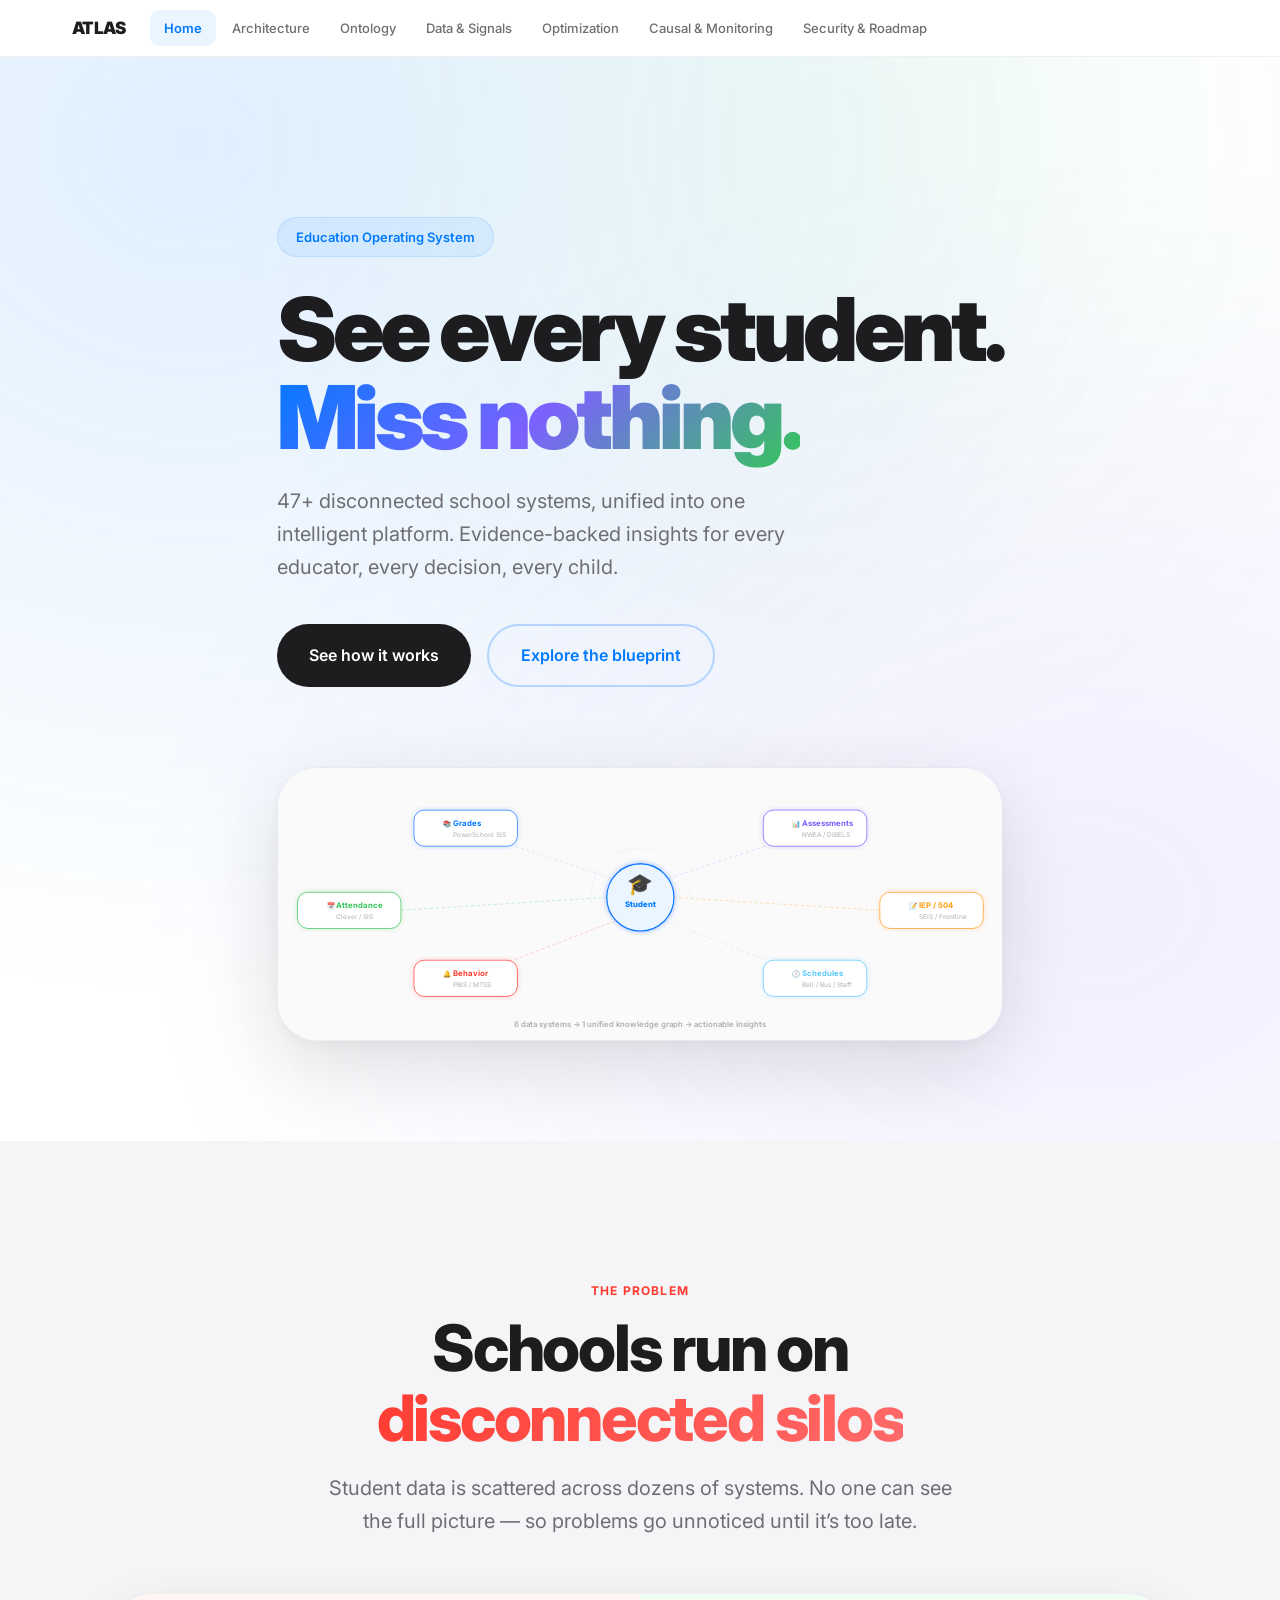
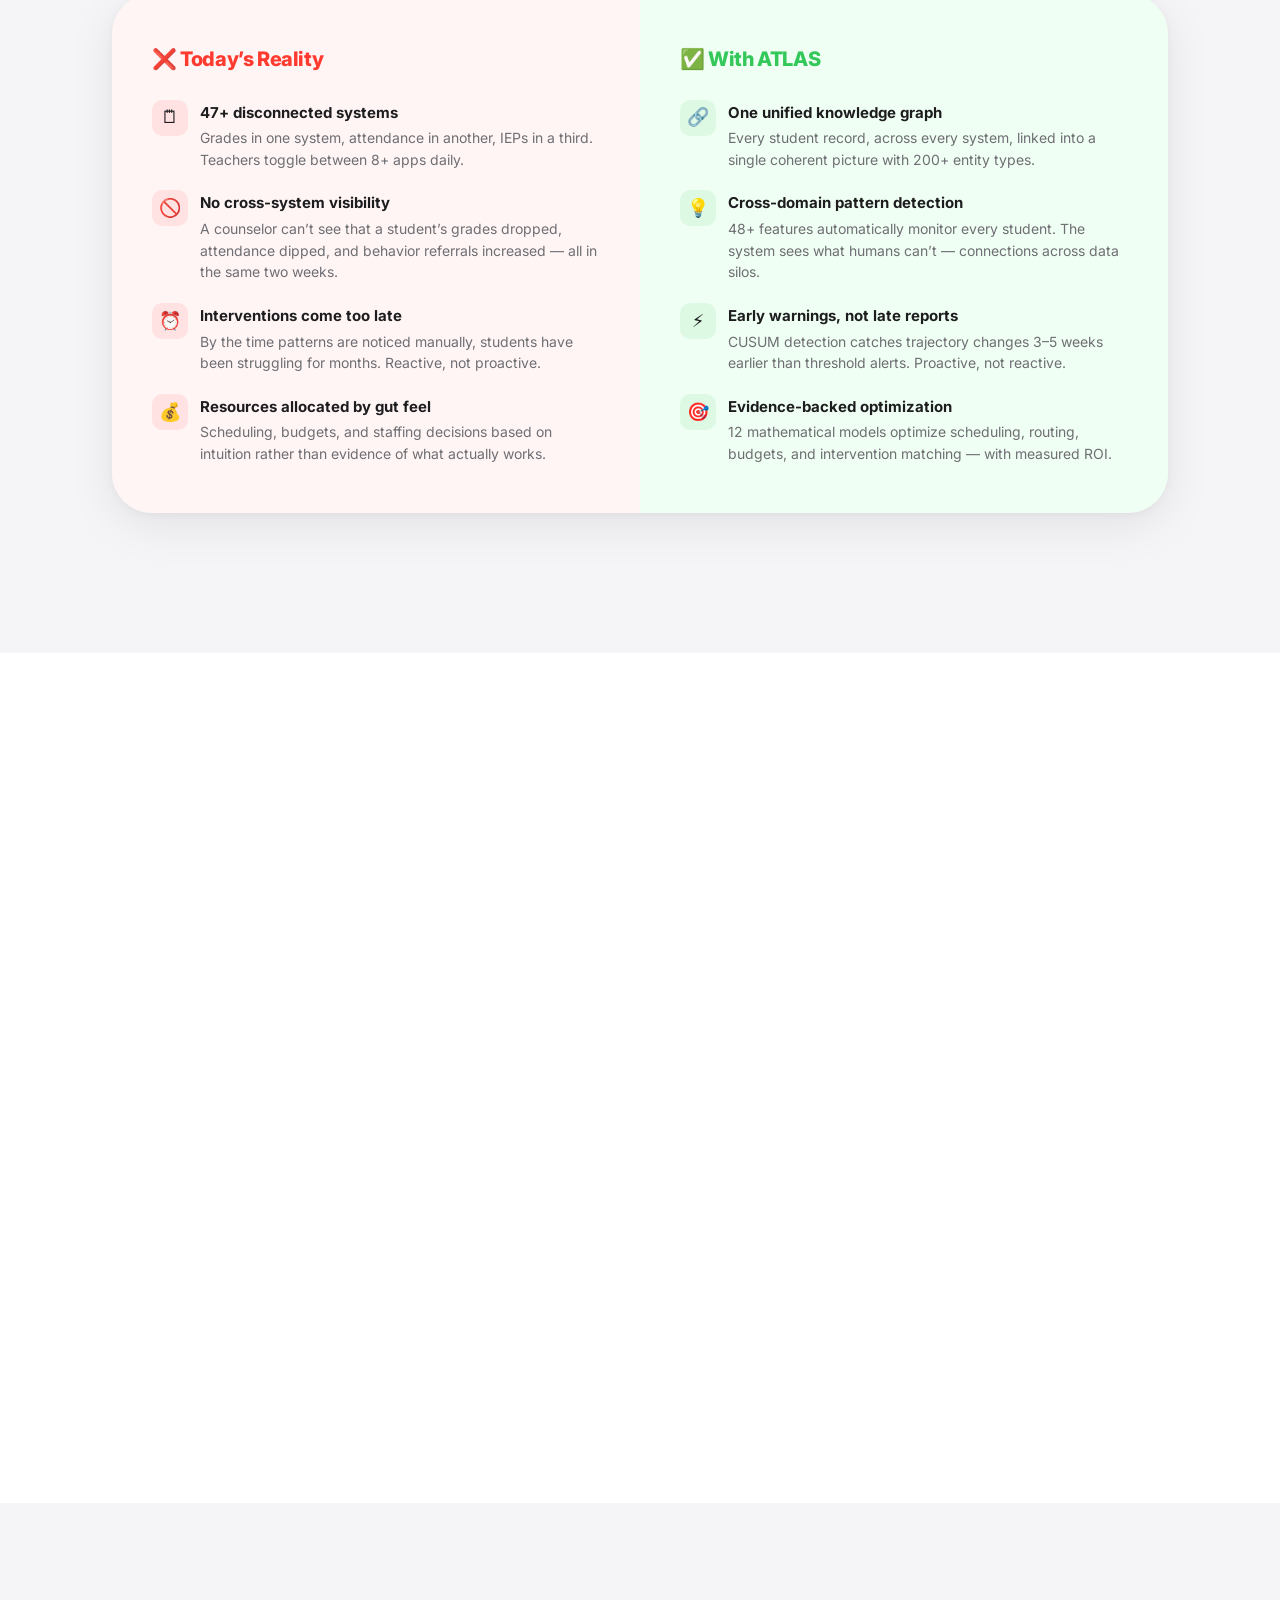
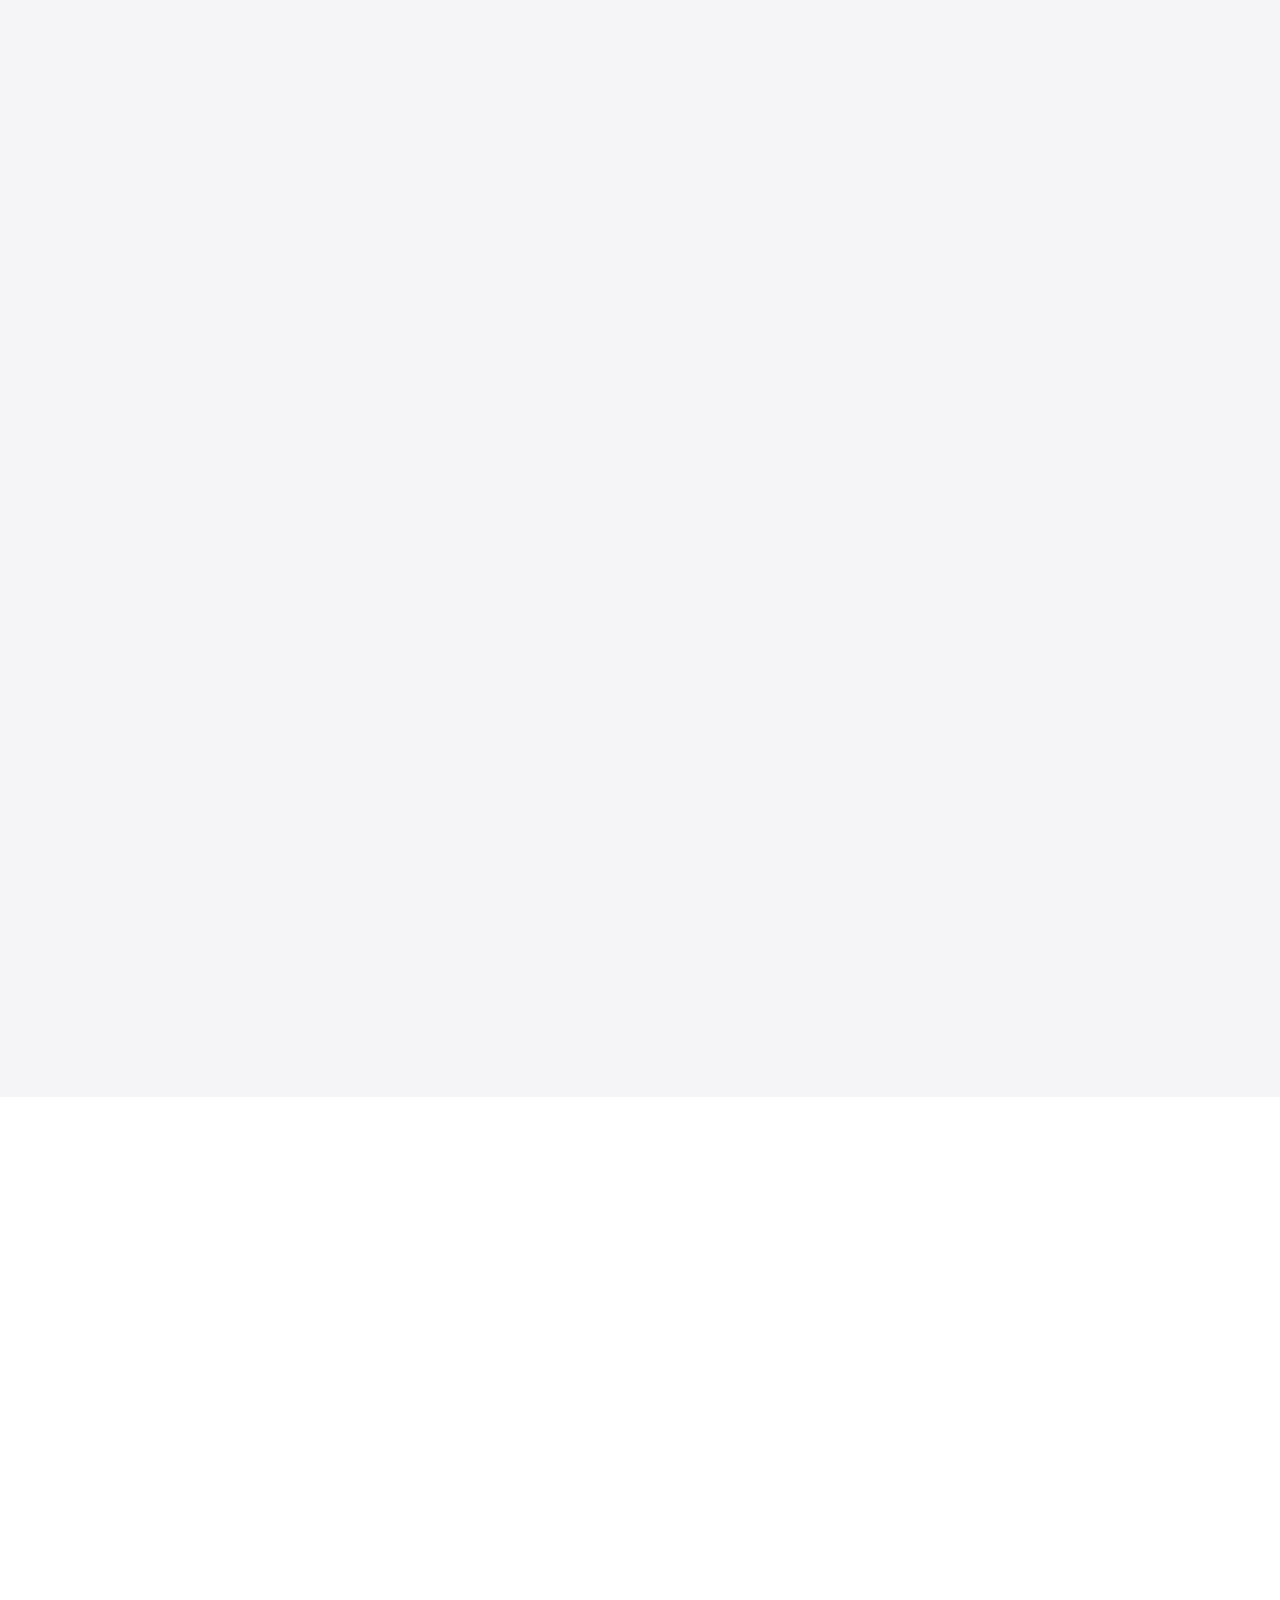
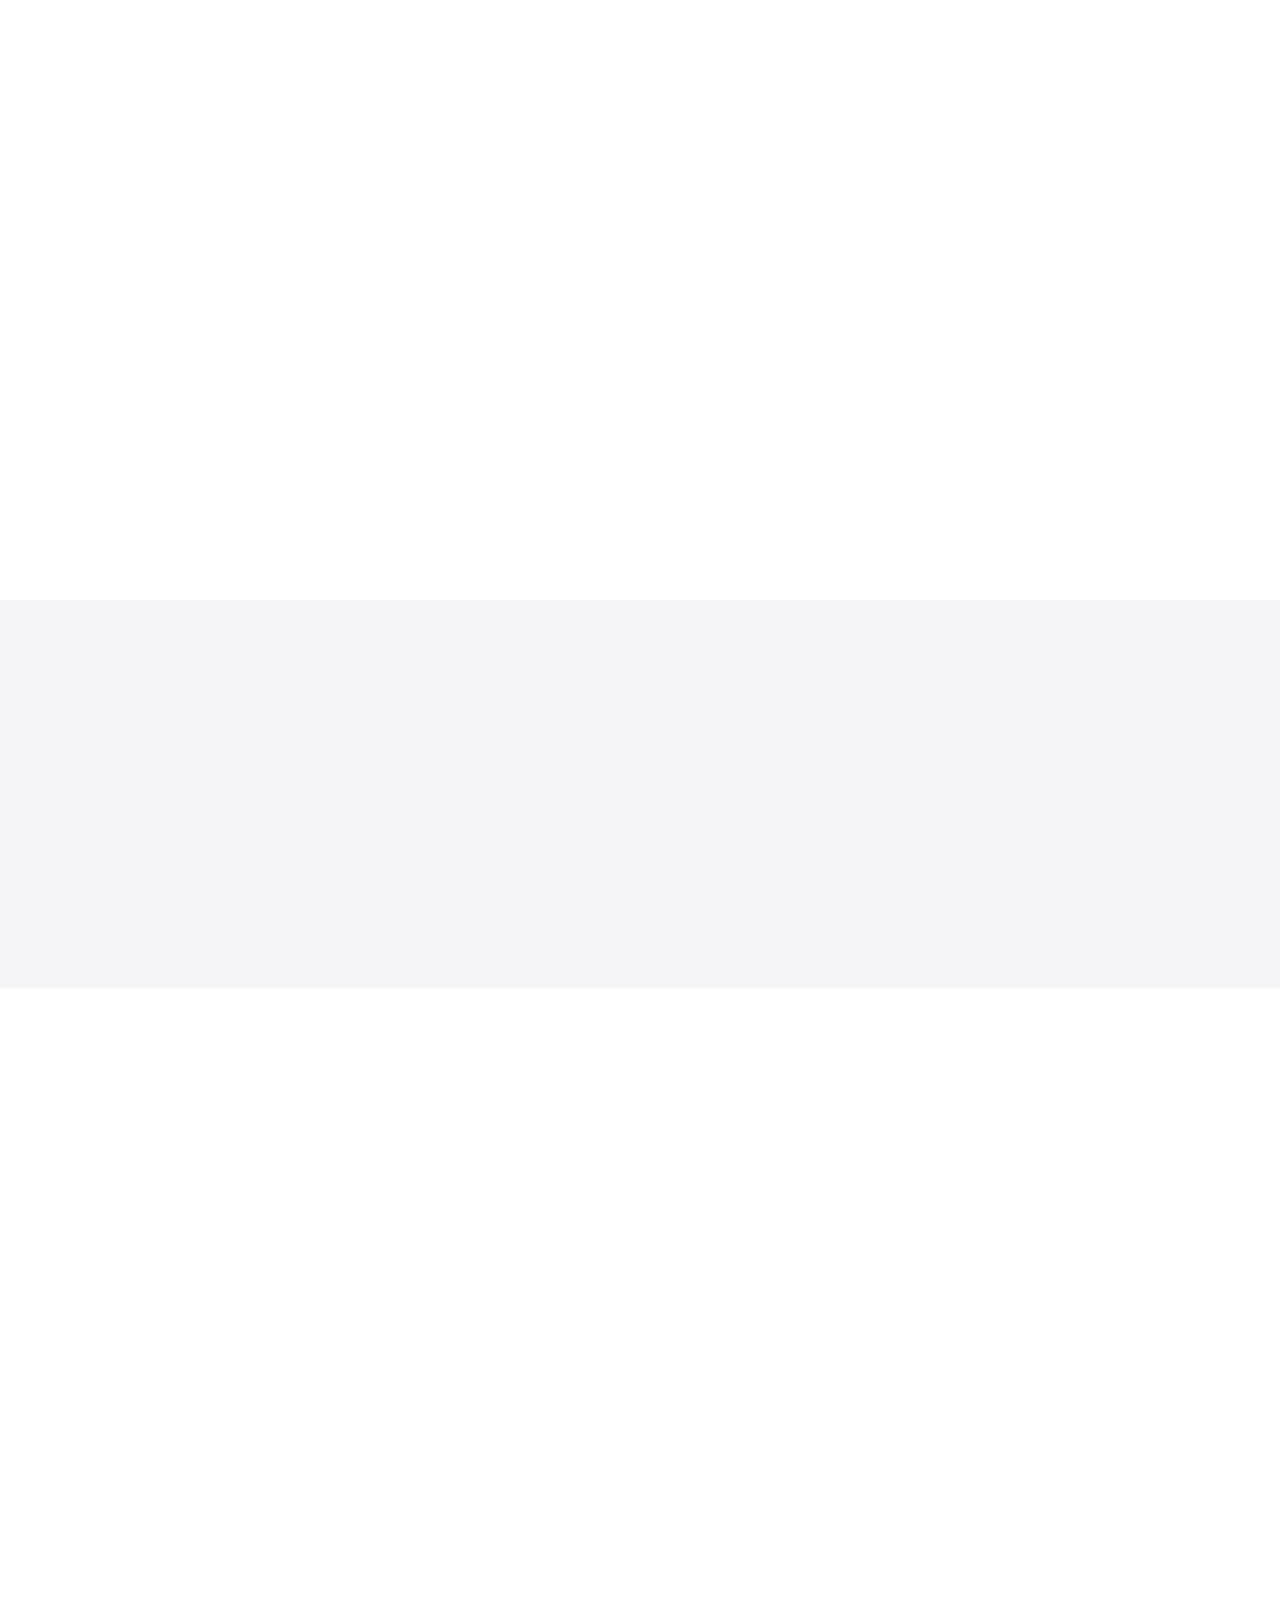
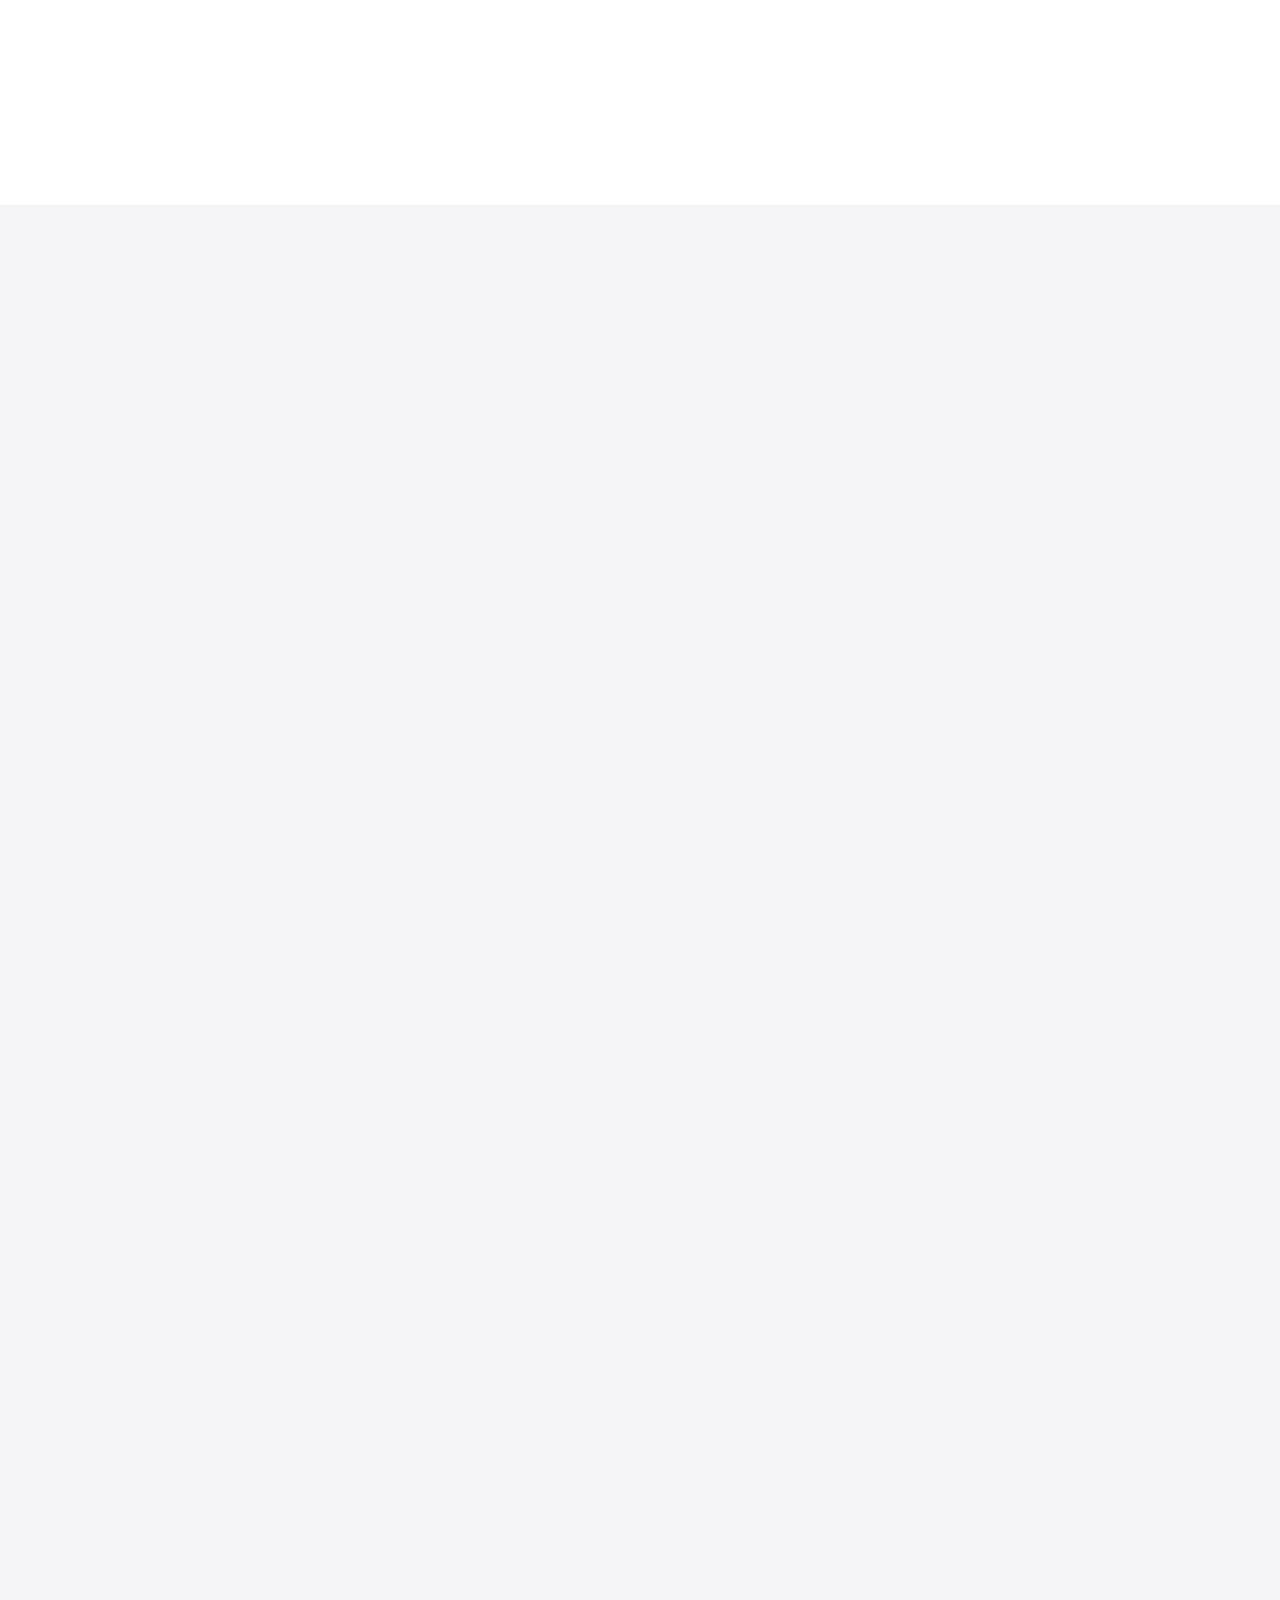
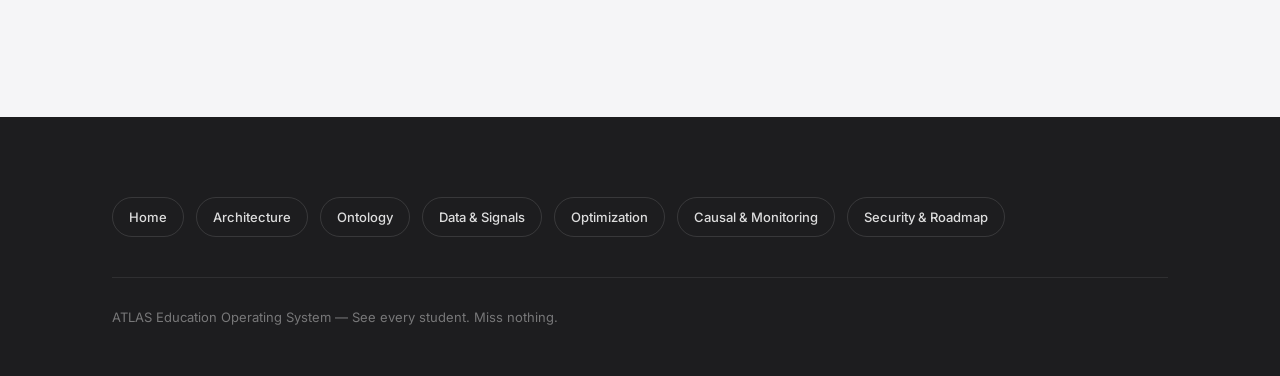
==== index.html @ 0760eeea "Redesign: final polish — extract JS, accessibility, performance - Extract shared JavaScript to atlas" ====
<!DOCTYPE html>
<html lang="en">
<head>
<meta charset="UTF-8">
<meta name="viewport" content="width=device-width, initial-scale=1.0">
<title>ATLAS — Education Operating System</title>
<meta name="description" content="ATLAS is a next-generation education operating system combining causal AI, semantic ontology, and multi-engine optimization to transform student outcomes.">
<link rel="stylesheet" href="atlas-design-system.css">
</head>
<body>
<a href="#main" class="skip-link">Skip to main content</a>
<div id="progress" style="width:0%"></div>

<!-- ═══════════════════════════════════ NAVIGATION ═══════════════════════════════════ -->
<nav>
<div class="nav-inner">
  <a href="index.html" class="nav-logo">ATLAS</a>
  <div class="nav-links">
    <a href="index.html" class="active">Home</a>
    <a href="architecture.html">Architecture</a>
    <a href="ontology.html">Ontology</a>
    <a href="data-intelligence.html">Data &amp; Signals</a>
    <a href="optimization.html">Optimization</a>
    <a href="causal-monitoring.html">Causal &amp; Monitoring</a>
    <a href="security-roadmap.html">Security &amp; Roadmap</a>
  </div>
  <button class="nav-hamburger" onclick="document.querySelector('.nav-links').classList.toggle('open')" aria-label="Menu">&#9776;</button>
</div>
</nav>

<!-- ═══════════════════════════════════ HERO ═══════════════════════════════════ -->
<main id="main">
<section class="hero" id="hero">
<div class="hero-bg" style="background:
  radial-gradient(ellipse at 25% 20%, rgba(0,122,255,.12) 0%, transparent 50%),
  radial-gradient(ellipse at 75% 70%, rgba(123,97,255,.1) 0%, transparent 50%),
  radial-gradient(ellipse at 60% 20%, rgba(52,199,89,.06) 0%, transparent 40%);">
</div>
<div class="con">
  <div class="hero-badge reveal">Education Operating System</div>
  <h1 class="hero-title reveal reveal-d1">
    See every student.<br>
    <span class="grad-multi">Miss nothing.</span>
  </h1>
  <p class="hero-sub reveal reveal-d2">
    47+ disconnected school systems, unified into one intelligent platform. Evidence-backed insights for every educator, every decision, every child.
  </p>
  <div class="hero-actions reveal reveal-d3">
    <a href="#how" class="cta-btn cta-primary">See how it works</a>
    <a href="#explore" class="cta-btn cta-secondary">Explore the blueprint</a>
  </div>

  <!-- Hero Illustration — Animated student data constellation -->
  <div class="hero-illustration reveal reveal-d4">
    <svg viewBox="0 0 1120 420" xmlns="http://www.w3.org/2000/svg">
      <defs>
        <filter id="glow"><feGaussianBlur stdDeviation="3" result="blur"/><feMerge><feMergeNode in="blur"/><feMergeNode in="SourceGraphic"/></feMerge></filter>
        <linearGradient id="grad-flow" x1="0%" y1="0%" x2="100%" y2="0%">
          <stop offset="0%" stop-color="#007AFF"/>
          <stop offset="50%" stop-color="#7B61FF"/>
          <stop offset="100%" stop-color="#34C759"/>
        </linearGradient>
        <linearGradient id="grad-ring" x1="0%" y1="0%" x2="100%" y2="100%">
          <stop offset="0%" stop-color="#007AFF" stop-opacity=".3"/>
          <stop offset="100%" stop-color="#7B61FF" stop-opacity=".1"/>
        </linearGradient>
      </defs>
      <rect width="1120" height="420" fill="#FAFAFA"/>

      <!-- Central Student Node -->
      <g filter="url(#glow)">
        <circle cx="560" cy="200" r="52" fill="#EBF5FF" stroke="#007AFF" stroke-width="2"/>
        <text x="560" y="190" text-anchor="middle" font-size="32">&#127891;</text>
        <text x="560" y="215" text-anchor="middle" font-family="Inter" font-size="12" font-weight="800" fill="#007AFF">Student</text>
      </g>

      <!-- Pulsing rings -->
      <circle cx="560" cy="200" r="72" fill="none" stroke="url(#grad-ring)" stroke-width="1.5">
        <animate attributeName="r" values="72;85;72" dur="3.5s" repeatCount="indefinite"/>
        <animate attributeName="opacity" values=".3;.08;.3" dur="3.5s" repeatCount="indefinite"/>
      </circle>
      <circle cx="560" cy="200" r="95" fill="none" stroke="url(#grad-ring)" stroke-width="1">
        <animate attributeName="r" values="95;110;95" dur="4s" begin=".5s" repeatCount="indefinite"/>
        <animate attributeName="opacity" values=".15;.03;.15" dur="4s" begin=".5s" repeatCount="indefinite"/>
      </circle>

      <!-- Data source nodes — orbiting constellation -->
      <!-- Grades (top-left) -->
      <line x1="290" y1="95" x2="515" y2="170" stroke="#007AFF" stroke-width="1.2" stroke-dasharray="5,4" opacity=".25">
        <animate attributeName="opacity" values=".15;.4;.15" dur="3s" repeatCount="indefinite"/>
      </line>
      <g class="svg-fade stagger-1">
        <rect x="210" y="65" width="160" height="56" rx="16" fill="#FFF" stroke="#007AFF" stroke-width="1.2" filter="url(#glow)"/>
        <text x="255" y="89" font-family="Inter" font-size="10" font-weight="700" fill="#007AFF">&#128218;</text>
        <text x="270" y="89" font-family="Inter" font-size="12" font-weight="700" fill="#007AFF">Grades</text>
        <text x="270" y="107" font-family="Inter" font-size="10" fill="#AEAEB2">PowerSchool SIS</text>
      </g>

      <!-- Assessments (top-right) -->
      <line x1="830" y1="95" x2="605" y2="170" stroke="#7B61FF" stroke-width="1.2" stroke-dasharray="5,4" opacity=".25">
        <animate attributeName="opacity" values=".15;.4;.15" dur="3s" begin=".5s" repeatCount="indefinite"/>
      </line>
      <g class="svg-fade stagger-2">
        <rect x="750" y="65" width="160" height="56" rx="16" fill="#FFF" stroke="#7B61FF" stroke-width="1.2" filter="url(#glow)"/>
        <text x="795" y="89" font-family="Inter" font-size="10" font-weight="700" fill="#7B61FF">&#128202;</text>
        <text x="810" y="89" font-family="Inter" font-size="12" font-weight="700" fill="#7B61FF">Assessments</text>
        <text x="810" y="107" font-family="Inter" font-size="10" fill="#AEAEB2">NWEA / DIBELS</text>
      </g>

      <!-- Attendance (left) -->
      <line x1="190" y1="220" x2="508" y2="200" stroke="#34C759" stroke-width="1.2" stroke-dasharray="5,4" opacity=".25">
        <animate attributeName="opacity" values=".15;.4;.15" dur="3s" begin="1s" repeatCount="indefinite"/>
      </line>
      <g class="svg-fade stagger-3">
        <rect x="30" y="192" width="160" height="56" rx="16" fill="#FFF" stroke="#34C759" stroke-width="1.2" filter="url(#glow)"/>
        <text x="75" y="216" font-family="Inter" font-size="10" font-weight="700" fill="#34C759">&#128197;</text>
        <text x="90" y="216" font-family="Inter" font-size="12" font-weight="700" fill="#34C759">Attendance</text>
        <text x="90" y="234" font-family="Inter" font-size="10" fill="#AEAEB2">Clever / SIS</text>
      </g>

      <!-- IEP / 504 (right) -->
      <line x1="930" y1="220" x2="612" y2="200" stroke="#FF9F0A" stroke-width="1.2" stroke-dasharray="5,4" opacity=".25">
        <animate attributeName="opacity" values=".15;.4;.15" dur="3s" begin="1.5s" repeatCount="indefinite"/>
      </line>
      <g class="svg-fade stagger-4">
        <rect x="930" y="192" width="160" height="56" rx="16" fill="#FFF" stroke="#FF9F0A" stroke-width="1.2" filter="url(#glow)"/>
        <text x="975" y="216" font-family="Inter" font-size="10" font-weight="700" fill="#FF9F0A">&#128221;</text>
        <text x="990" y="216" font-family="Inter" font-size="12" font-weight="700" fill="#FF9F0A">IEP / 504</text>
        <text x="990" y="234" font-family="Inter" font-size="10" fill="#AEAEB2">SEIS / Frontline</text>
      </g>

      <!-- Behavior (bottom-left) -->
      <line x1="290" y1="325" x2="525" y2="235" stroke="#FF3B30" stroke-width="1.2" stroke-dasharray="5,4" opacity=".25">
        <animate attributeName="opacity" values=".15;.4;.15" dur="3s" begin="2s" repeatCount="indefinite"/>
      </line>
      <g class="svg-fade stagger-5">
        <rect x="210" y="297" width="160" height="56" rx="16" fill="#FFF" stroke="#FF3B30" stroke-width="1.2" filter="url(#glow)"/>
        <text x="255" y="321" font-family="Inter" font-size="10" font-weight="700" fill="#FF3B30">&#128276;</text>
        <text x="270" y="321" font-family="Inter" font-size="12" font-weight="700" fill="#FF3B30">Behavior</text>
        <text x="270" y="339" font-family="Inter" font-size="10" fill="#AEAEB2">PBIS / MTSS</text>
      </g>

      <!-- Scheduling (bottom-right) -->
      <line x1="830" y1="325" x2="595" y2="235" stroke="#5AC8FA" stroke-width="1.2" stroke-dasharray="5,4" opacity=".25">
        <animate attributeName="opacity" values=".15;.4;.15" dur="3s" begin="2.5s" repeatCount="indefinite"/>
      </line>
      <g class="svg-fade stagger-6">
        <rect x="750" y="297" width="160" height="56" rx="16" fill="#FFF" stroke="#5AC8FA" stroke-width="1.2" filter="url(#glow)"/>
        <text x="795" y="321" font-family="Inter" font-size="10" font-weight="700" fill="#5AC8FA">&#128338;</text>
        <text x="810" y="321" font-family="Inter" font-size="12" font-weight="700" fill="#5AC8FA">Schedules</text>
        <text x="810" y="339" font-family="Inter" font-size="10" fill="#AEAEB2">Bell / Bus / Staff</text>
      </g>

      <!-- Bottom label -->
      <text x="560" y="400" text-anchor="middle" font-family="Inter" font-size="12" font-weight="600" fill="#AEAEB2">6 data systems &#8594; 1 unified knowledge graph &#8594; actionable insights</text>
    </svg>
  </div>
</div>
</section>

<!-- ═══════════════════════════════════ THE PROBLEM ═══════════════════════════════════ -->
<section class="section-alt" id="problem">
<div class="con">
  <div class="text-center">
    <p class="sec-label reveal" style="color:var(--red)">The Problem</p>
    <h2 class="sec-title reveal" style="max-width:700px;margin-left:auto;margin-right:auto">Schools run on <span class="grad-red">disconnected silos</span></h2>
    <p class="sec-sub mx-auto reveal" style="text-align:center">Student data is scattered across dozens of systems. No one can see the full picture &mdash; so problems go unnoticed until it&rsquo;s too late.</p>
  </div>

  <div class="problem-grid reveal">
    <div class="problem-side problem-before">
      <h3>&#10060; Today&rsquo;s Reality</h3>
      <div class="problem-item">
        <div class="problem-icon" style="background:rgba(255,59,48,.1)">&#128466;</div>
        <div>
          <strong>47+ disconnected systems</strong>
          <p>Grades in one system, attendance in another, IEPs in a third. Teachers toggle between 8+ apps daily.</p>
        </div>
      </div>
      <div class="problem-item">
        <div class="problem-icon" style="background:rgba(255,59,48,.1)">&#128683;</div>
        <div>
          <strong>No cross-system visibility</strong>
          <p>A counselor can&rsquo;t see that a student&rsquo;s grades dropped, attendance dipped, and behavior referrals increased &mdash; all in the same two weeks.</p>
        </div>
      </div>
      <div class="problem-item">
        <div class="problem-icon" style="background:rgba(255,59,48,.1)">&#9200;</div>
        <div>
          <strong>Interventions come too late</strong>
          <p>By the time patterns are noticed manually, students have been struggling for months. Reactive, not proactive.</p>
        </div>
      </div>
      <div class="problem-item" style="margin-bottom:0">
        <div class="problem-icon" style="background:rgba(255,59,48,.1)">&#128176;</div>
        <div>
          <strong>Resources allocated by gut feel</strong>
          <p>Scheduling, budgets, and staffing decisions based on intuition rather than evidence of what actually works.</p>
        </div>
      </div>
    </div>
    <div class="problem-side problem-after">
      <h3>&#9989; With ATLAS</h3>
      <div class="problem-item">
        <div class="problem-icon" style="background:rgba(52,199,89,.1)">&#128279;</div>
        <div>
          <strong>One unified knowledge graph</strong>
          <p>Every student record, across every system, linked into a single coherent picture with 200+ entity types.</p>
        </div>
      </div>
      <div class="problem-item">
        <div class="problem-icon" style="background:rgba(52,199,89,.1)">&#128161;</div>
        <div>
          <strong>Cross-domain pattern detection</strong>
          <p>48+ features automatically monitor every student. The system sees what humans can&rsquo;t &mdash; connections across data silos.</p>
        </div>
      </div>
      <div class="problem-item">
        <div class="problem-icon" style="background:rgba(52,199,89,.1)">&#9889;</div>
        <div>
          <strong>Early warnings, not late reports</strong>
          <p>CUSUM detection catches trajectory changes 3&ndash;5 weeks earlier than threshold alerts. Proactive, not reactive.</p>
        </div>
      </div>
      <div class="problem-item" style="margin-bottom:0">
        <div class="problem-icon" style="background:rgba(52,199,89,.1)">&#127919;</div>
        <div>
          <strong>Evidence-backed optimization</strong>
          <p>12 mathematical models optimize scheduling, routing, budgets, and intervention matching &mdash; with measured ROI.</p>
        </div>
      </div>
    </div>
  </div>
</div>
</section>

<!-- ═══════════════════════════════════ HOW IT WORKS ═══════════════════════════════════ -->
<section id="how">
<div class="con text-center">
  <p class="sec-label reveal" style="color:var(--blue)">How It Works</p>
  <h2 class="sec-title reveal" style="max-width:700px;margin-left:auto;margin-right:auto">Five steps from <span class="grad-blue">raw data</span> to action</h2>
  <p class="sec-sub mx-auto reveal" style="text-align:center">Fully automated, auditable, and transparent. Humans always make the final call.</p>
</div>
<div class="con">
  <div class="flow-steps reveal">
    <div class="flow-step">
      <div class="flow-icon" style="background:var(--red-bg)">&#128229;</div>
      <h4>Ingest</h4>
      <p>Pull data from every school system in real-time via secure connectors</p>
      <span class="flow-arrow">&rarr;</span>
    </div>
    <div class="flow-step">
      <div class="flow-icon" style="background:var(--blue-bg)">&#128279;</div>
      <h4>Unify</h4>
      <p>Match records across systems and build the knowledge graph</p>
      <span class="flow-arrow">&rarr;</span>
    </div>
    <div class="flow-step">
      <div class="flow-icon" style="background:var(--purple-bg)">&#128269;</div>
      <h4>Detect</h4>
      <p>48+ features continuously monitor every student for emerging risks</p>
      <span class="flow-arrow">&rarr;</span>
    </div>
    <div class="flow-step">
      <div class="flow-icon" style="background:rgba(123,97,255,.08)">&#129504;</div>
      <h4>Reason</h4>
      <p>Causal analysis and constraint-aware optimization find root causes</p>
      <span class="flow-arrow">&rarr;</span>
    </div>
    <div class="flow-step">
      <div class="flow-icon" style="background:var(--green-bg)">&#9989;</div>
      <h4>Act</h4>
      <p>Present traceable recommendations &mdash; educators make the final call</p>
    </div>
  </div>
</div>
</section>

<!-- ═══════════════════════════════════ WHO IT'S FOR ═══════════════════════════════════ -->
<section class="section-alt" id="who">
<div class="con">
  <div class="text-center">
    <p class="sec-label reveal" style="color:var(--purple)">Who It&rsquo;s For</p>
    <h2 class="sec-title reveal">Built for <span class="grad-purple">everyone</span> in education</h2>
    <p class="sec-sub mx-auto reveal" style="text-align:center">Whether you&rsquo;re in a classroom, a district office, or a board meeting &mdash; ATLAS speaks your language.</p>
  </div>

  <div class="g2 reveal" style="margin-top:56px">
    <div class="persona-card blue">
      <span class="persona-emoji">&#128105;&#8205;&#127979;</span>
      <h3>Teachers</h3>
      <p>See every student&rsquo;s full picture &mdash; grades, attendance, behavior, supports &mdash; in one place. Get early warnings when a student starts to struggle, with specific, evidence-backed next steps.</p>
    </div>
    <div class="persona-card purple">
      <span class="persona-emoji">&#128104;&#8205;&#128188;</span>
      <h3>Administrators</h3>
      <p>Optimize scheduling, staffing, and budgets with the same algorithms Fortune 500 companies use. See district-wide patterns, predict outcomes, and allocate resources based on measured impact.</p>
    </div>
    <div class="persona-card green">
      <span class="persona-emoji">&#128203;</span>
      <h3>Special Education Teams</h3>
      <p>Automate IEP compliance tracking, surface students who need re-evaluation, and match them to interventions proven to work. Less paperwork, more student time.</p>
    </div>
    <div class="persona-card amber">
      <span class="persona-emoji">&#128106;</span>
      <h3>Board &amp; Community</h3>
      <p>Transparent ROI for every program and dollar spent. See which interventions actually move the needle, with causal evidence &mdash; not just correlations.</p>
    </div>
  </div>
</div>
</section>

<!-- ═══════════════════════════════════ THE ENGINE ═══════════════════════════════════ -->
<section id="engine">
<div class="con">
  <div class="text-center">
    <p class="sec-label reveal" style="color:var(--blue)">Under the Hood</p>
    <h2 class="sec-title reveal">A reasoning engine, <span class="grad-blue">not just a dashboard</span></h2>
    <p class="sec-sub mx-auto reveal" style="text-align:center">ATLAS doesn&rsquo;t just show data. It connects, reasons, optimizes, and monitors &mdash; then explains its thinking.</p>
  </div>

  <div class="dia dia-hero reveal">
    <svg viewBox="0 0 1120 480" xmlns="http://www.w3.org/2000/svg">
      <defs>
        <filter id="ds"><feDropShadow dx="0" dy="2" stdDeviation="4" flood-opacity=".05"/></filter>
        <marker id="arr" markerWidth="8" markerHeight="6" refX="8" refY="3" orient="auto"><path d="M0,0 L8,3 L0,6" fill="#AEAEB2"/></marker>
        <marker id="arr-b" markerWidth="8" markerHeight="6" refX="8" refY="3" orient="auto"><path d="M0,0 L8,3 L0,6" fill="#007AFF"/></marker>
      </defs>
      <rect width="1120" height="480" fill="#FAFAFA"/>

      <!-- Title -->
      <text x="560" y="36" text-anchor="middle" font-family="Inter" font-size="14" font-weight="800" fill="#1D1D1F">ATLAS Architecture — Simplified</text>

      <!-- Layer 1: Source Systems -->
      <g class="svg-fade stagger-1" filter="url(#ds)">
        <rect x="40" y="65" width="1040" height="50" rx="14" fill="#FFF" stroke="#FF3B30" stroke-width="1.2"/>
        <text x="560" y="85" text-anchor="middle" font-family="Inter" font-size="10" font-weight="700" fill="#FF3B30" letter-spacing=".05em">SOURCE SYSTEMS</text>
        <text x="560" y="103" text-anchor="middle" font-family="Inter" font-size="10" fill="#AEAEB2">PowerSchool &#183; NWEA &#183; SEIS &#183; Clever &#183; PBIS &#183; Schedules &#183; 40+ more</text>
      </g>

      <!-- Arrow -->
      <line x1="560" y1="117" x2="560" y2="138" stroke="#AEAEB2" stroke-width="1.5" marker-end="url(#arr)">
        <animate attributeName="opacity" values=".3;.8;.3" dur="2s" repeatCount="indefinite"/>
      </line>

      <!-- Layer 2: Data Pipeline -->
      <g class="svg-fade stagger-2" filter="url(#ds)">
        <rect x="140" y="140" width="840" height="50" rx="14" fill="#FFF" stroke="#007AFF" stroke-width="1.2"/>
        <text x="560" y="160" text-anchor="middle" font-family="Inter" font-size="10" font-weight="700" fill="#007AFF" letter-spacing=".05em">DATA PIPELINE</text>
        <text x="560" y="178" text-anchor="middle" font-family="Inter" font-size="10" fill="#AEAEB2">Parse &#8594; Normalize &#8594; Entity Resolution &#8594; Enrich &#8594; Graph Write</text>
      </g>

      <!-- Arrow -->
      <line x1="560" y1="192" x2="560" y2="213" stroke="#AEAEB2" stroke-width="1.5" marker-end="url(#arr)">
        <animate attributeName="opacity" values=".3;.8;.3" dur="2s" begin=".3s" repeatCount="indefinite"/>
      </line>

      <!-- Layer 3: Knowledge Graph (wide, prominent) -->
      <g class="svg-fade stagger-3" filter="url(#ds)">
        <rect x="100" y="215" width="920" height="65" rx="16" fill="#007AFF" fill-opacity=".06" stroke="#007AFF" stroke-width="1.5"/>
        <text x="560" y="240" text-anchor="middle" font-family="Inter" font-size="12" font-weight="800" fill="#007AFF">KNOWLEDGE GRAPH</text>
        <text x="560" y="260" text-anchor="middle" font-family="Inter" font-size="10" fill="#6E6E73">9 domains &#183; 200+ entity types &#183; Neo4j + PostgreSQL + XTDB + Elasticsearch + Redis</text>
        <!-- Mini node constellation -->
        <circle cx="180" cy="248" r="6" fill="#007AFF" opacity=".3"/>
        <circle cx="210" cy="238" r="4" fill="#7B61FF" opacity=".3"/>
        <circle cx="200" cy="258" r="4" fill="#34C759" opacity=".3"/>
        <line x1="186" y1="248" x2="206" y2="240" stroke="#007AFF" stroke-width=".8" opacity=".3"/>
        <line x1="186" y1="252" x2="196" y2="256" stroke="#007AFF" stroke-width=".8" opacity=".3"/>
        <circle cx="940" cy="248" r="6" fill="#007AFF" opacity=".3"/>
        <circle cx="910" cy="238" r="4" fill="#FF9F0A" opacity=".3"/>
        <circle cx="920" cy="258" r="4" fill="#FF3B30" opacity=".3"/>
        <line x1="934" y1="248" x2="914" y2="240" stroke="#007AFF" stroke-width=".8" opacity=".3"/>
        <line x1="934" y1="252" x2="924" y2="256" stroke="#007AFF" stroke-width=".8" opacity=".3"/>
      </g>

      <!-- Arrows down to intelligence services -->
      <line x1="340" y1="282" x2="340" y2="310" stroke="#AEAEB2" stroke-width="1.5" marker-end="url(#arr)">
        <animate attributeName="opacity" values=".3;.8;.3" dur="2s" begin=".6s" repeatCount="indefinite"/>
      </line>
      <line x1="560" y1="282" x2="560" y2="310" stroke="#AEAEB2" stroke-width="1.5" marker-end="url(#arr)">
        <animate attributeName="opacity" values=".3;.8;.3" dur="2s" begin=".8s" repeatCount="indefinite"/>
      </line>
      <line x1="780" y1="282" x2="780" y2="310" stroke="#AEAEB2" stroke-width="1.5" marker-end="url(#arr)">
        <animate attributeName="opacity" values=".3;.8;.3" dur="2s" begin="1s" repeatCount="indefinite"/>
      </line>

      <!-- Layer 4: Intelligence Services (3 boxes) -->
      <g class="svg-fade stagger-4" filter="url(#ds)">
        <rect x="210" y="312" width="260" height="56" rx="14" fill="#FFF" stroke="#7B61FF" stroke-width="1.2"/>
        <text x="340" y="335" text-anchor="middle" font-family="Inter" font-size="10" font-weight="700" fill="#7B61FF">SIGNAL DETECTION</text>
        <text x="340" y="355" text-anchor="middle" font-family="Inter" font-size="10" fill="#AEAEB2">LightGBM &#183; 5 methods &#183; 48+ features</text>
      </g>
      <g class="svg-fade stagger-5" filter="url(#ds)">
        <rect x="430" y="312" width="260" height="56" rx="14" fill="#FFF" stroke="#5856D6" stroke-width="1.2"/>
        <text x="560" y="335" text-anchor="middle" font-family="Inter" font-size="10" font-weight="700" fill="#5856D6">REASONING ENGINE</text>
        <text x="560" y="355" text-anchor="middle" font-family="Inter" font-size="10" fill="#AEAEB2">LangGraph &#183; 11 nodes &#183; 8 tools</text>
      </g>
      <g class="svg-fade stagger-6" filter="url(#ds)">
        <rect x="650" y="312" width="260" height="56" rx="14" fill="#FFF" stroke="#34C759" stroke-width="1.2"/>
        <text x="780" y="335" text-anchor="middle" font-family="Inter" font-size="10" font-weight="700" fill="#34C759">OPTIMIZATION</text>
        <text x="780" y="355" text-anchor="middle" font-family="Inter" font-size="10" fill="#AEAEB2">12 models &#183; OR-Tools &#183; Z3 &#183; Gurobi</text>
      </g>

      <!-- Arrow to outcomes -->
      <line x1="560" y1="370" x2="560" y2="398" stroke="#AEAEB2" stroke-width="1.5" marker-end="url(#arr)">
        <animate attributeName="opacity" values=".3;.8;.3" dur="2s" begin="1.2s" repeatCount="indefinite"/>
      </line>

      <!-- Layer 5: Outcomes -->
      <g class="svg-fade stagger-7" filter="url(#ds)">
        <rect x="300" y="400" width="520" height="50" rx="14" fill="#FFF" stroke="#FF9F0A" stroke-width="1.2"/>
        <text x="560" y="420" text-anchor="middle" font-family="Inter" font-size="10" font-weight="700" fill="#FF9F0A" letter-spacing=".05em">ACTIONABLE INSIGHTS</text>
        <text x="560" y="438" text-anchor="middle" font-family="Inter" font-size="10" fill="#AEAEB2">Early warnings &#183; Root cause explanations &#183; Ranked recommendations &#183; eROI scores</text>
      </g>

      <!-- Feedback loop -->
      <path d="M820,425 Q920,425 920,340 Q920,248 1025,248" fill="none" stroke="url(#grad-flow)" stroke-width="1.2" stroke-dasharray="5,4" opacity=".3">
        <animate attributeName="stroke-dashoffset" values="0;-20" dur="2s" repeatCount="indefinite"/>
      </path>
      <path d="M300,425 Q200,425 200,340 Q200,248 95,248" fill="none" stroke="url(#grad-flow)" stroke-width="1.2" stroke-dasharray="5,4" opacity=".3">
        <animate attributeName="stroke-dashoffset" values="0;-20" dur="2s" begin=".5s" repeatCount="indefinite"/>
      </path>
      <text x="560" y="470" text-anchor="middle" font-family="Inter" font-size="10" font-weight="600" fill="#AEAEB2">&#8634; Continuous Learning Loop &#8212; outcomes feed back into detection models</text>
    </svg>
  </div>
</div>
</section>

<!-- ═══════════════════════════════════ KEY NUMBERS ═══════════════════════════════════ -->
<section class="section-alt" id="numbers" style="padding:100px 0">
<div class="con">
  <div class="stat-row reveal">
    <div class="stat-item">
      <div class="stat-num grad-blue" data-target="47" data-suffix="+">47+</div>
      <div class="stat-label">Systems Unified</div>
    </div>
    <div class="stat-item">
      <div class="stat-num grad-purple" data-target="200" data-suffix="+">200+</div>
      <div class="stat-label">Entity Types</div>
    </div>
    <div class="stat-item">
      <div class="stat-num grad-green" data-target="12">12</div>
      <div class="stat-label">Optimization Models</div>
    </div>
    <div class="stat-item">
      <div class="stat-num grad-amber" data-target="30">30</div>
      <div class="stat-label">Weeks to Deploy</div>
    </div>
    <div class="stat-item">
      <div class="stat-num grad-red" data-target="5" data-prefix="$" data-suffix="M+">$5M+</div>
      <div class="stat-label">Projected Savings</div>
    </div>
  </div>
</div>
</section>

<!-- ═══════════════════════════════════ CORE PRINCIPLES ═══════════════════════════════════ -->
<section id="principles">
<div class="con">
  <div class="text-center">
    <p class="sec-label reveal" style="color:var(--red)">Core Principles</p>
    <h2 class="sec-title reveal">What ATLAS will <span class="grad-red">never</span> do</h2>
    <p class="sec-sub mx-auto reveal" style="text-align:center">Three non-negotiable commitments baked into the architecture, not just the policy.</p>
  </div>

  <div class="g3 reveal" style="margin-top:56px">
    <div class="card" style="text-align:center;position:relative;overflow:hidden">
      <div style="position:absolute;top:0;left:24px;right:24px;height:3px;border-radius:0 0 3px 3px;background:var(--red)"></div>
      <div class="card-icon" style="background:var(--red-bg);margin:0 auto 20px;font-size:28px">&#128683;</div>
      <h3>Never Rank Students</h3>
      <p>ATLAS identifies needs and matches resources. It never produces student rankings, comparison scores, or labels that follow students across contexts.</p>
    </div>
    <div class="card" style="text-align:center;position:relative;overflow:hidden">
      <div style="position:absolute;top:0;left:24px;right:24px;height:3px;border-radius:0 0 3px 3px;background:var(--amber)"></div>
      <div class="card-icon" style="background:var(--amber-bg);margin:0 auto 20px;font-size:28px">&#129309;</div>
      <h3>Never Replace Teachers</h3>
      <p>Every recommendation requires human approval. ATLAS proposes &mdash; educators decide. The system augments professional judgment, never overrides it.</p>
    </div>
    <div class="card" style="text-align:center;position:relative;overflow:hidden">
      <div style="position:absolute;top:0;left:24px;right:24px;height:3px;border-radius:0 0 3px 3px;background:var(--purple)"></div>
      <div class="card-icon" style="background:var(--purple-bg);margin:0 auto 20px;font-size:28px">&#128274;</div>
      <h3>Never Sell Data</h3>
      <p>Student data belongs to students and districts. No advertising, no third-party sales, no secondary uses. Privacy is structural, not just a policy.</p>
    </div>
  </div>
</div>
</section>

<!-- ═══════════════════════════════════ EXPLORE DEEP DIVES ═══════════════════════════════════ -->
<section class="section-alt" id="explore">
<div class="con">
  <div class="text-center">
    <p class="sec-label reveal" style="color:var(--blue)">Deep Dives</p>
    <h2 class="sec-title reveal">Six chapters. <span class="grad-blue">One complete blueprint.</span></h2>
    <p class="sec-sub mx-auto reveal" style="text-align:center">Explore the engineering behind ATLAS &mdash; from system architecture to security compliance.</p>
  </div>

  <div class="g3 reveal" style="margin-top:56px">

    <!-- Chapter 1: Architecture -->
    <a href="architecture.html" class="preview-card">
      <div class="preview-visual" style="background:rgba(88,86,214,.06)">
        <svg viewBox="0 0 280 180" xmlns="http://www.w3.org/2000/svg">
          <rect x="30" y="15" width="220" height="30" rx="10" fill="#FFF" stroke="#5856D6" stroke-width="1.2"/>
          <text x="140" y="35" text-anchor="middle" font-family="Inter" font-size="9" font-weight="700" fill="#5856D6">Client Layer</text>
          <rect x="30" y="53" width="220" height="30" rx="10" fill="#FFF" stroke="#007AFF" stroke-width="1.2"/>
          <text x="140" y="73" text-anchor="middle" font-family="Inter" font-size="9" font-weight="700" fill="#007AFF">API Gateway + Auth</text>
          <rect x="30" y="91" width="70" height="30" rx="8" fill="#7B61FF" fill-opacity=".08" stroke="#7B61FF" stroke-width="1"/>
          <text x="65" y="110" text-anchor="middle" font-family="Inter" font-size="7" font-weight="600" fill="#7B61FF">Query</text>
          <rect x="105" y="91" width="70" height="30" rx="8" fill="#FF9F0A" fill-opacity=".08" stroke="#FF9F0A" stroke-width="1"/>
          <text x="140" y="110" text-anchor="middle" font-family="Inter" font-size="7" font-weight="600" fill="#FF9F0A">Action</text>
          <rect x="180" y="91" width="70" height="30" rx="8" fill="#34C759" fill-opacity=".08" stroke="#34C759" stroke-width="1"/>
          <text x="215" y="110" text-anchor="middle" font-family="Inter" font-size="7" font-weight="600" fill="#34C759">Ingest</text>
          <rect x="30" y="129" width="220" height="26" rx="8" fill="#FF3B30" fill-opacity=".06" stroke="#FF3B30" stroke-width="1"/>
          <text x="140" y="147" text-anchor="middle" font-family="Inter" font-size="8" font-weight="600" fill="#FF3B30">Kafka Event Bus</text>
          <text x="140" y="172" text-anchor="middle" font-family="Inter" font-size="9" font-weight="600" fill="#AEAEB2">12 services &#183; 5 databases</text>
        </svg>
      </div>
      <div class="preview-body">
        <p class="preview-label" style="color:var(--indigo)">Chapter 1</p>
        <h3>System Architecture</h3>
        <p>12 microservices, 5 database engines, event-driven backbone, and multi-tenant isolation.</p>
        <span class="preview-cta">Explore</span>
      </div>
    </a>

    <!-- Chapter 2: Ontology -->
    <a href="ontology.html" class="preview-card">
      <div class="preview-visual" style="background:rgba(52,199,89,.06)">
        <svg viewBox="0 0 280 180" xmlns="http://www.w3.org/2000/svg">
          <circle cx="140" cy="85" r="24" fill="#FFF" stroke="#34C759" stroke-width="2"/>
          <text x="140" y="90" text-anchor="middle" font-family="Inter" font-size="8" font-weight="800" fill="#34C759">Student</text>
          <circle cx="65"  cy="45"  r="15" fill="#FFF" stroke="#007AFF" stroke-width="1"/><text x="65"  y="49" text-anchor="middle" font-size="6" font-weight="600" fill="#007AFF">Grades</text>
          <circle cx="215" cy="45"  r="15" fill="#FFF" stroke="#7B61FF" stroke-width="1"/><text x="215" y="49" text-anchor="middle" font-size="6" font-weight="600" fill="#7B61FF">Tests</text>
          <circle cx="45"  cy="110" r="15" fill="#FFF" stroke="#FF9F0A" stroke-width="1"/><text x="45"  y="114" text-anchor="middle" font-size="6" font-weight="600" fill="#FF9F0A">IEP</text>
          <circle cx="235" cy="110" r="15" fill="#FFF" stroke="#FF3B30" stroke-width="1"/><text x="235" y="114" text-anchor="middle" font-size="6" font-weight="600" fill="#FF3B30">Staff</text>
          <circle cx="140" cy="155" r="15" fill="#FFF" stroke="#5AC8FA" stroke-width="1"/><text x="140" y="159" text-anchor="middle" font-size="6" font-weight="600" fill="#5AC8FA">Time</text>
          <line x1="120" y1="68" x2="78" y2="52" stroke="#E8E8ED" stroke-width="1"/>
          <line x1="160" y1="68" x2="202" y2="52" stroke="#E8E8ED" stroke-width="1"/>
          <line x1="120" y1="98" x2="58" y2="104" stroke="#E8E8ED" stroke-width="1"/>
          <line x1="160" y1="98" x2="222" y2="104" stroke="#E8E8ED" stroke-width="1"/>
          <line x1="140" y1="109" x2="140" y2="140" stroke="#E8E8ED" stroke-width="1"/>
        </svg>
      </div>
      <div class="preview-body">
        <p class="preview-label" style="color:var(--green)">Chapter 2</p>
        <h3>Semantic Ontology</h3>
        <p>9 operational domains, 200+ entity types, and the knowledge graph powering cross-domain reasoning.</p>
        <span class="preview-cta">Explore</span>
      </div>
    </a>

    <!-- Chapter 3: Data & Signals -->
    <a href="data-intelligence.html" class="preview-card">
      <div class="preview-visual" style="background:rgba(0,122,255,.06)">
        <svg viewBox="0 0 280 180" xmlns="http://www.w3.org/2000/svg">
          <rect x="12" y="65" width="48" height="48" rx="12" fill="#FFF" stroke="#FF3B30" stroke-width="1"/><text x="36" y="94" text-anchor="middle" font-size="7" font-weight="700" fill="#FF3B30">Raw</text>
          <rect x="72" y="65" width="48" height="48" rx="12" fill="#FFF" stroke="#FF9F0A" stroke-width="1"/><text x="96" y="94" text-anchor="middle" font-size="7" font-weight="700" fill="#FF9F0A">Parse</text>
          <rect x="132" y="65" width="48" height="48" rx="12" fill="#FFF" stroke="#007AFF" stroke-width="1"/><text x="156" y="94" text-anchor="middle" font-size="7" font-weight="700" fill="#007AFF">Resolve</text>
          <rect x="192" y="65" width="48" height="48" rx="12" fill="#FFF" stroke="#34C759" stroke-width="1"/><text x="216" y="94" text-anchor="middle" font-size="7" font-weight="700" fill="#34C759">Graph</text>
          <rect x="252" y="65" width="20" height="48" rx="8" fill="#7B61FF" opacity=".12"/>
          <text x="262" y="93" text-anchor="middle" font-size="7" font-weight="800" fill="#7B61FF">&#9889;</text>
          <line x1="60" y1="89" x2="72" y2="89" stroke="#AEAEB2" stroke-width="1"/>
          <line x1="120" y1="89" x2="132" y2="89" stroke="#AEAEB2" stroke-width="1"/>
          <line x1="180" y1="89" x2="192" y2="89" stroke="#AEAEB2" stroke-width="1"/>
          <line x1="240" y1="89" x2="252" y2="89" stroke="#AEAEB2" stroke-width="1"/>
          <text x="140" y="140" text-anchor="middle" font-family="Inter" font-size="9" font-weight="600" fill="#AEAEB2">5 stages &#183; 48+ features</text>
        </svg>
      </div>
      <div class="preview-body">
        <p class="preview-label" style="color:var(--blue)">Chapter 3</p>
        <h3>Data &amp; Signal Detection</h3>
        <p>Entity resolution, 5-stage pipeline, and 5 detection methods that catch issues before they become crises.</p>
        <span class="preview-cta">Explore</span>
      </div>
    </a>

    <!-- Chapter 4: Optimization -->
    <a href="optimization.html" class="preview-card">
      <div class="preview-visual" style="background:rgba(123,97,255,.06)">
        <svg viewBox="0 0 280 180" xmlns="http://www.w3.org/2000/svg">
          <text x="140" y="30" text-anchor="middle" font-family="Inter" font-size="10" font-weight="800" fill="#7B61FF">12 Optimization Models</text>
          <rect x="22" y="45" width="74" height="32" rx="10" fill="#FFF" stroke="#7B61FF" stroke-width="1"/><text x="59" y="66" text-anchor="middle" font-size="7" font-weight="600" fill="#7B61FF">Scheduling</text>
          <rect x="103" y="45" width="74" height="32" rx="10" fill="#FFF" stroke="#5856D6" stroke-width="1"/><text x="140" y="66" text-anchor="middle" font-size="7" font-weight="600" fill="#5856D6">Routing</text>
          <rect x="184" y="45" width="74" height="32" rx="10" fill="#FFF" stroke="#007AFF" stroke-width="1"/><text x="221" y="66" text-anchor="middle" font-size="7" font-weight="600" fill="#007AFF">Matching</text>
          <rect x="22" y="85" width="74" height="32" rx="10" fill="#FFF" stroke="#FF9F0A" stroke-width="1"/><text x="59" y="106" text-anchor="middle" font-size="7" font-weight="600" fill="#FF9F0A">Budget</text>
          <rect x="103" y="85" width="74" height="32" rx="10" fill="#FFF" stroke="#34C759" stroke-width="1"/><text x="140" y="106" text-anchor="middle" font-size="7" font-weight="600" fill="#34C759">Staffing</text>
          <rect x="184" y="85" width="74" height="32" rx="10" fill="#FFF" stroke="#FF3B30" stroke-width="1"/><text x="221" y="106" text-anchor="middle" font-size="7" font-weight="600" fill="#FF3B30">eROI</text>
          <text x="140" y="145" text-anchor="middle" font-family="Inter" font-size="9" font-weight="600" fill="#AEAEB2">OR-Tools &#183; Timefold &#183; Z3 &#183; Gurobi</text>
        </svg>
      </div>
      <div class="preview-body">
        <p class="preview-label" style="color:var(--purple)">Chapter 4</p>
        <h3>Intelligence &amp; Optimization</h3>
        <p>LangGraph agent orchestration and 12 mathematical models for scheduling, routing, and resource allocation.</p>
        <span class="preview-cta">Explore</span>
      </div>
    </a>

    <!-- Chapter 5: Causal & Monitoring -->
    <a href="causal-monitoring.html" class="preview-card">
      <div class="preview-visual" style="background:rgba(255,159,10,.06)">
        <svg viewBox="0 0 280 180" xmlns="http://www.w3.org/2000/svg">
          <circle cx="60" cy="50" r="18" fill="#FFF" stroke="#FF9F0A" stroke-width="1.5"/>
          <text x="60" y="55" text-anchor="middle" font-size="7" font-weight="700" fill="#FF9F0A">Cause</text>
          <circle cx="140" cy="50" r="18" fill="#FFF" stroke="#7B61FF" stroke-width="1.5"/>
          <text x="140" y="55" text-anchor="middle" font-size="7" font-weight="700" fill="#7B61FF">Path</text>
          <circle cx="220" cy="50" r="18" fill="#FFF" stroke="#34C759" stroke-width="1.5"/>
          <text x="220" y="55" text-anchor="middle" font-size="7" font-weight="700" fill="#34C759">Effect</text>
          <line x1="78" y1="50" x2="122" y2="50" stroke="#AEAEB2" stroke-width="1.5"/>
          <line x1="158" y1="50" x2="202" y2="50" stroke="#AEAEB2" stroke-width="1.5"/>
          <polyline points="30,140 70,134 110,126 140,116 170,112 200,120 230,132 260,140" fill="none" stroke="#007AFF" stroke-width="2.5" stroke-linecap="round"/>
          <polyline points="30,140 70,132 110,120 140,106 170,92 200,82 230,74 260,68" fill="none" stroke="#34C759" stroke-width="1.5" stroke-dasharray="4,3" opacity=".5"/>
          <circle cx="170" cy="112" r="5" fill="#FF3B30"/>
          <text x="180" y="106" font-family="Inter" font-size="7" font-weight="600" fill="#FF3B30">Alert</text>
          <text x="145" y="168" text-anchor="middle" font-family="Inter" font-size="9" font-weight="600" fill="#AEAEB2">5 causal methods &#183; CUSUM</text>
        </svg>
      </div>
      <div class="preview-body">
        <p class="preview-label" style="color:var(--amber)">Chapter 5</p>
        <h3>Causal Analysis &amp; Monitoring</h3>
        <p>5 causal inference methods, CUSUM divergence detection, and the closed-loop learning cycle.</p>
        <span class="preview-cta">Explore</span>
      </div>
    </a>

    <!-- Chapter 6: Security & Roadmap -->
    <a href="security-roadmap.html" class="preview-card">
      <div class="preview-visual" style="background:rgba(255,59,48,.06)">
        <svg viewBox="0 0 280 180" xmlns="http://www.w3.org/2000/svg">
          <path d="M140,20 L200,48 L200,90 Q200,135 140,150 Q80,135 80,90 L80,48 Z" fill="#FFF" stroke="#FF3B30" stroke-width="1.5"/>
          <text x="140" y="72" text-anchor="middle" font-size="22">&#128737;</text>
          <text x="140" y="102" text-anchor="middle" font-family="Inter" font-size="8" font-weight="800" fill="#FF3B30">FERPA &#183; COPPA</text>
          <text x="140" y="118" text-anchor="middle" font-family="Inter" font-size="8" font-weight="600" fill="#AEAEB2">ABAC+ReBAC &#183; AES-256</text>
          <line x1="40" y1="160" x2="240" y2="160" stroke="#E8E8ED" stroke-width="2"/>
          <circle cx="60"  cy="160" r="5" fill="#FF3B30"/>
          <circle cx="100" cy="160" r="5" fill="#FF9F0A"/>
          <circle cx="140" cy="160" r="5" fill="#007AFF"/>
          <circle cx="180" cy="160" r="5" fill="#7B61FF"/>
          <circle cx="220" cy="160" r="5" fill="#34C759"/>
        </svg>
      </div>
      <div class="preview-body">
        <p class="preview-label" style="color:var(--red)">Chapter 6</p>
        <h3>Security &amp; Roadmap</h3>
        <p>7-layer defense-in-depth, crypto-shredding, and the 30-week phased implementation timeline.</p>
        <span class="preview-cta">Explore</span>
      </div>
    </a>

  </div>
</div>
</section>

</main>

<!-- ═══════════════════════════════════ FOOTER ═══════════════════════════════════ -->
<footer>
<div class="con">
  <div class="footer-grid">
    <a href="index.html" class="footer-pill">Home</a>
    <a href="architecture.html" class="footer-pill">Architecture</a>
    <a href="ontology.html" class="footer-pill">Ontology</a>
    <a href="data-intelligence.html" class="footer-pill">Data &amp; Signals</a>
    <a href="optimization.html" class="footer-pill">Optimization</a>
    <a href="causal-monitoring.html" class="footer-pill">Causal &amp; Monitoring</a>
    <a href="security-roadmap.html" class="footer-pill">Security &amp; Roadmap</a>
  </div>
  <div class="footer-bottom">
    ATLAS Education Operating System &mdash; See every student. Miss nothing.
  </div>
</div>
</footer>

<button id="top-btn" onclick="window.scrollTo({top:0,behavior:'smooth'})" aria-label="Back to top">&uarr;</button>

<script src="atlas.js" defer></script>
</body>
</html>
---- atlas-design-system.css ----
/* ═══════════════════════════════════════════════════════════════
   ATLAS DESIGN SYSTEM v6 — Unified Cohesive Redesign
   Apple-grade aesthetic  ·  Inter + JetBrains Mono
   4 primary colors · 6 type sizes · scroll-driven animations
   ═══════════════════════════════════════════════════════════════ */

@import url('https://fonts.googleapis.com/css2?family=Inter:wght@300;400;500;600;700;800;900&family=JetBrains+Mono:wght@400;500;600&display=swap');

/* ── 1. Design Tokens ──────────────────────────────────── */
:root {
  /* 4 Primary Colors */
  --blue:    #007AFF;
  --purple:  #7B61FF;
  --green:   #34C759;
  --amber:   #FF9F0A;

  /* Extended (sparingly) */
  --red:     #FF3B30;
  --teal:    #5AC8FA;
  --indigo:  #5856D6;

  /* Tints (8% opacity backgrounds) */
  --blue-bg:   rgba(0,122,255,.08);
  --purple-bg: rgba(123,97,255,.08);
  --green-bg:  rgba(52,199,89,.08);
  --amber-bg:  rgba(255,159,10,.08);
  --red-bg:    rgba(255,59,48,.08);

  /* Surfaces */
  --bg:      #FFFFFF;
  --bg2:     #F5F5F7;
  --bg3:     #E8E8ED;
  --tx:      #1D1D1F;
  --tx2:     #6E6E73;
  --tx3:     #AEAEB2;
  --border:  rgba(0,0,0,.06);
  --border2: rgba(0,0,0,.12);

  /* Glassmorphism */
  --glass:   rgba(255,255,255,.72);
  --glass-border: rgba(255,255,255,.5);

  /* Radius */
  --r-s: 12px;
  --r-m: 20px;
  --r-l: 28px;
  --r-xl: 40px;

  /* Shadows */
  --sh-s:  0 2px 8px rgba(0,0,0,.04), 0 1px 2px rgba(0,0,0,.06);
  --sh-m:  0 4px 24px rgba(0,0,0,.06), 0 1px 4px rgba(0,0,0,.04);
  --sh-l:  0 12px 48px rgba(0,0,0,.08), 0 2px 8px rgba(0,0,0,.04);
  --sh-xl: 0 24px 80px rgba(0,0,0,.12), 0 4px 16px rgba(0,0,0,.04);

  /* Timing */
  --ease:    cubic-bezier(.25,.46,.45,.94);
  --ease-out: cubic-bezier(.16,1,.3,1);
  --ease-spring: cubic-bezier(.34,1.56,.64,1);

  /* Type Scale (6 sizes) */
  --t-display: clamp(48px, 7vw, 88px);
  --t-h1:      clamp(36px, 5vw, 64px);
  --t-h2:      clamp(24px, 3.5vw, 44px);
  --t-body-lg: 20px;
  --t-body:    16px;
  --t-small:   14px;
  --t-xs:      12px;
}

/* ── 2. Reset & Base ───────────────────────────────────── */
*, *::before, *::after { margin: 0; padding: 0; box-sizing: border-box; }
html { scroll-behavior: smooth; scroll-padding-top: 80px; }
body {
  font-family: 'Inter', system-ui, -apple-system, sans-serif;
  color: var(--tx); background: var(--bg);
  font-size: var(--t-body); line-height: 1.7;
  -webkit-font-smoothing: antialiased;
  -moz-osx-font-smoothing: grayscale;
  overflow-x: hidden;
}
img, svg { display: block; max-width: 100%; }
a { color: var(--blue); text-decoration: none; }
a:hover { text-decoration: underline; }
ul, ol { list-style: none; }
code { font-family: 'JetBrains Mono', monospace; }

/* ── 3. Progress Bar ───────────────────────────────────── */
#progress {
  position: fixed; top: 0; left: 0; height: 3px;
  background: linear-gradient(90deg, var(--blue), var(--purple), var(--green));
  background-size: 200% 100%;
  animation: shimmer 4s ease-in-out infinite;
  z-index: 1001; transition: width .3s var(--ease);
  pointer-events: none;
}

/* ── 4. Navigation ─────────────────────────────────────── */
nav {
  position: sticky; top: 0; z-index: 1000;
  background: rgba(255,255,255,.82);
  backdrop-filter: blur(24px); -webkit-backdrop-filter: blur(24px);
  border-bottom: 1px solid var(--border);
}
.nav-inner {
  max-width: 1200px; margin: 0 auto;
  display: flex; align-items: center; height: 56px;
  padding: 0 32px; gap: 4px;
}
.nav-logo {
  font-weight: 900; font-size: 17px; color: var(--tx);
  letter-spacing: -.04em; text-decoration: none;
  margin-right: 20px; flex-shrink: 0;
}
.nav-links {
  display: flex; align-items: center; gap: 2px;
  overflow-x: auto; scrollbar-width: none;
}
.nav-links::-webkit-scrollbar { display: none; }
.nav-links a {
  font-size: 13px; font-weight: 500; color: var(--tx2);
  padding: 7px 14px; border-radius: 10px;
  white-space: nowrap; transition: all .2s var(--ease);
  text-decoration: none;
}
.nav-links a:hover { color: var(--tx); background: var(--bg2); text-decoration: none; }
.nav-links a.active {
  color: var(--blue); background: var(--blue-bg);
  font-weight: 600;
}
.nav-hamburger {
  display: none; background: none; border: none; cursor: pointer;
  width: 40px; height: 40px; border-radius: 10px;
  align-items: center; justify-content: center;
  color: var(--tx); font-size: 22px; margin-left: auto;
}
.nav-hamburger:hover { background: var(--bg2); }

@media (max-width: 768px) {
  .nav-hamburger { display: flex; }
  .nav-links { display: none; }
  .nav-links.open {
    display: flex; flex-direction: column;
    position: absolute; top: 56px; left: 0; right: 0;
    background: rgba(255,255,255,.96); backdrop-filter: blur(24px);
    padding: 12px 16px; border-bottom: 1px solid var(--border);
    gap: 2px; z-index: 999;
  }
}

/* ── 5. Layout ─────────────────────────────────────────── */
.con { max-width: 1120px; margin: 0 auto; padding: 0 32px; }
.con-narrow { max-width: 800px; margin: 0 auto; padding: 0 32px; }
.con-wide { max-width: 1280px; margin: 0 auto; padding: 0 32px; }
section { padding: 140px 0; position: relative; }
.section-alt { background: var(--bg2); }

/* ── 6. Typography ─────────────────────────────────────── */
.t-display {
  font-size: var(--t-display); font-weight: 900;
  letter-spacing: -.045em; line-height: 1.0;
}
.t-h1 {
  font-size: var(--t-h1); font-weight: 800;
  letter-spacing: -.035em; line-height: 1.08;
}
.t-h2 {
  font-size: var(--t-h2); font-weight: 700;
  letter-spacing: -.025em; line-height: 1.15;
}
.sec-label {
  font-size: var(--t-xs); font-weight: 700;
  text-transform: uppercase; letter-spacing: .1em;
  margin-bottom: 12px; display: block;
}
.sec-title {
  font-size: var(--t-h1); font-weight: 800;
  letter-spacing: -.035em; line-height: 1.08;
  margin-bottom: 20px;
}
.sec-sub {
  font-size: var(--t-body-lg); color: var(--tx2);
  max-width: 640px; line-height: 1.65;
  margin-bottom: 56px;
}
.text-center { text-align: center; }
.mx-auto { margin-left: auto; margin-right: auto; }

/* ── 7. Gradient Text ──────────────────────────────────── */
.grad-blue   { background: linear-gradient(135deg, #007AFF, #5AC8FA); -webkit-background-clip: text; -webkit-text-fill-color: transparent; background-clip: text; }
.grad-purple { background: linear-gradient(135deg, #5856D6, #AF52DE); -webkit-background-clip: text; -webkit-text-fill-color: transparent; background-clip: text; }
.grad-green  { background: linear-gradient(135deg, #34C759, #30D158); -webkit-background-clip: text; -webkit-text-fill-color: transparent; background-clip: text; }
.grad-amber  { background: linear-gradient(135deg, #FF9F0A, #FF6723); -webkit-background-clip: text; -webkit-text-fill-color: transparent; background-clip: text; }
.grad-red    { background: linear-gradient(135deg, #FF3B30, #FF6B6B); -webkit-background-clip: text; -webkit-text-fill-color: transparent; background-clip: text; }
.grad-multi  { background: linear-gradient(135deg, #007AFF, #7B61FF, #34C759); -webkit-background-clip: text; -webkit-text-fill-color: transparent; background-clip: text; }

/* ── 8. Grid System ────────────────────────────────────── */
.g2 { display: grid; grid-template-columns: repeat(2, 1fr); gap: 24px; }
.g3 { display: grid; grid-template-columns: repeat(3, 1fr); gap: 24px; }
.g4 { display: grid; grid-template-columns: repeat(4, 1fr); gap: 20px; }
@media (max-width: 900px)  {
  .g2, .g3, .g4 { grid-template-columns: 1fr; }
}
@media (min-width: 901px) and (max-width: 1100px) {
  .g3 { grid-template-columns: repeat(2, 1fr); }
  .g4 { grid-template-columns: repeat(2, 1fr); }
}

/* ── 9. Cards ──────────────────────────────────────────── */
.card {
  background: var(--glass);
  backdrop-filter: blur(16px); -webkit-backdrop-filter: blur(16px);
  border: 1px solid var(--border);
  border-radius: var(--r-l);
  padding: 32px;
  transition: transform .5s var(--ease-out), box-shadow .5s var(--ease-out), border-color .5s;
}
.card:hover {
  transform: translateY(-6px);
  box-shadow: var(--sh-l);
  border-color: var(--border2);
}
.card h3 {
  font-size: 18px; font-weight: 700;
  letter-spacing: -.015em; margin-bottom: 10px;
}
.card p {
  font-size: var(--t-small); color: var(--tx2);
  line-height: 1.65;
}
.card-icon {
  width: 52px; height: 52px; border-radius: 16px;
  display: flex; align-items: center; justify-content: center;
  font-size: 24px; margin-bottom: 20px;
}
.card-accent {
  position: absolute; top: 0; left: 24px; right: 24px;
  height: 3px; border-radius: 0 0 3px 3px;
}

/* Persona Cards */
.persona-card {
  background: var(--glass);
  backdrop-filter: blur(16px); -webkit-backdrop-filter: blur(16px);
  border: 1px solid var(--border);
  border-radius: var(--r-xl);
  padding: 40px;
  transition: all .5s var(--ease-out);
  position: relative; overflow: hidden;
}
.persona-card::before {
  content: ''; position: absolute; top: 0; left: 0; right: 0;
  height: 4px; opacity: 0; transition: opacity .3s;
}
.persona-card:hover {
  transform: translateY(-8px);
  box-shadow: var(--sh-xl);
}
.persona-card:hover::before { opacity: 1; }
.persona-emoji { font-size: 48px; margin-bottom: 20px; display: block; }
.persona-card h3 { font-size: 22px; font-weight: 800; letter-spacing: -.02em; margin-bottom: 10px; }
.persona-card p { font-size: 16px; color: var(--tx2); line-height: 1.65; }
.persona-card.blue::before   { background: linear-gradient(90deg, var(--blue), var(--teal)); }
.persona-card.purple::before { background: linear-gradient(90deg, var(--indigo), var(--purple)); }
.persona-card.green::before  { background: linear-gradient(90deg, var(--green), var(--teal)); }
.persona-card.amber::before  { background: linear-gradient(90deg, var(--amber), #FF6723); }

/* Preview Cards (Chapter Grid) */
.preview-card {
  background: var(--bg); border: 1px solid var(--border);
  border-radius: var(--r-xl); overflow: hidden;
  transition: all .5s var(--ease-out);
  display: flex; flex-direction: column;
  text-decoration: none; color: var(--tx);
}
.preview-card:hover {
  transform: translateY(-8px) scale(1.01);
  box-shadow: var(--sh-xl);
  text-decoration: none; border-color: var(--border2);
}
.preview-card:hover .preview-visual svg { transform: scale(1.08); }
.preview-visual {
  height: 220px; overflow: hidden; position: relative;
  display: flex; align-items: center; justify-content: center;
}
.preview-visual svg {
  width: 88%; height: auto; max-height: 200px;
  transition: transform .6s var(--ease-out);
}
.preview-body {
  padding: 28px 32px 32px;
  flex: 1; display: flex; flex-direction: column;
}
.preview-label {
  font-size: 11px; font-weight: 700;
  text-transform: uppercase; letter-spacing: .08em;
  margin-bottom: 8px;
}
.preview-body h3 {
  font-size: 20px; font-weight: 700;
  letter-spacing: -.015em; margin-bottom: 10px;
}
.preview-body p {
  font-size: var(--t-small); color: var(--tx2);
  line-height: 1.65; margin-bottom: 20px; flex: 1;
}
.preview-cta {
  font-size: var(--t-small); font-weight: 600;
  color: var(--blue); display: flex; align-items: center; gap: 6px;
}
.preview-cta::after { content: '→'; transition: transform .25s var(--ease-out); }
.preview-card:hover .preview-cta::after { transform: translateX(6px); }

/* ── 10. Metric Pills ─────────────────────────────────── */
.mp {
  display: inline-flex; align-items: center; gap: 6px;
  padding: 7px 16px; border-radius: 100px;
  font-size: 13px; font-weight: 600;
}
.pills { display: flex; flex-wrap: wrap; gap: 10px; margin: 24px 0; }

/* ── 11. Diagram Container ────────────────────────────── */
.dia {
  border-radius: var(--r-l); overflow: hidden;
  box-shadow: var(--sh-s); border: 1px solid var(--border);
  background: var(--bg); margin: 40px 0;
  transition: box-shadow .5s var(--ease-out), border-color .5s;
}
.dia:hover { box-shadow: var(--sh-m); border-color: var(--border2); }
.dia svg { display: block; width: 100%; height: auto; }
.dia-hero { margin: 56px 0; box-shadow: var(--sh-m); border-radius: var(--r-xl); }
.dia-hero:hover { box-shadow: var(--sh-l); }
.dia-full {
  margin: 56px -64px; border-radius: var(--r-xl);
  box-shadow: var(--sh-l);
  width: calc(100% + 128px); max-width: none;
}
@media (max-width: 900px) {
  .dia-full { margin: 40px 0; width: 100%; }
}

/* ── 12. Deep Dive (Details/Summary) ──────────────────── */
details.deep {
  margin: 16px 0; border: 1px solid var(--border);
  border-radius: var(--r-m); overflow: hidden;
  transition: all .3s var(--ease-out);
}
details.deep[open] { box-shadow: var(--sh-s); border-color: var(--border2); }
details.deep summary {
  padding: 18px 28px; font-size: 16px; font-weight: 600;
  cursor: pointer; display: flex; align-items: center; gap: 12px;
  background: var(--bg); transition: background .2s;
  list-style: none; user-select: none;
}
details.deep summary::-webkit-details-marker { display: none; }
details.deep summary::before {
  content: ''; width: 20px; height: 20px; flex-shrink: 0;
  background: url("data:image/svg+xml,%3Csvg viewBox='0 0 20 20' fill='none' xmlns='http://www.w3.org/2000/svg'%3E%3Cpath d='M7 5l5 5-5 5' stroke='%236E6E73' stroke-width='1.5' stroke-linecap='round'/%3E%3C/svg%3E") center/contain no-repeat;
  transition: transform .3s var(--ease-out);
}
details.deep[open] summary::before { transform: rotate(90deg); }
details.deep summary:hover { background: var(--bg2); }
.deep-body {
  padding: 28px; background: var(--bg);
  border-top: 1px solid var(--border);
}
.deep-body p  { margin-bottom: 12px; font-size: var(--t-small); color: var(--tx2); line-height: 1.7; }
.deep-body h4 { font-size: 15px; font-weight: 700; margin: 20px 0 8px; color: var(--tx); }
.deep-body h4:first-child { margin-top: 0; }
.deep-body ul { padding-left: 20px; }
.deep-body li { font-size: var(--t-small); color: var(--tx2); line-height: 1.7; margin-bottom: 4px; list-style: disc; }

/* ── 13. Code Blocks ──────────────────────────────────── */
.code-block {
  background: var(--bg2); border: 1px solid var(--border);
  border-radius: var(--r-s); padding: 20px 24px;
  overflow-x: auto; font-family: 'JetBrains Mono', monospace;
  font-size: 13px; line-height: 1.7; color: var(--tx);
  white-space: pre-wrap; margin: 16px 0;
}

/* ── 14. Tables ───────────────────────────────────────── */
.tbl {
  width: 100%; border-collapse: collapse;
  margin: 24px 0; font-size: var(--t-small);
}
.tbl th {
  text-align: left; padding: 14px 20px;
  background: var(--bg2); font-weight: 600;
  font-size: var(--t-xs); text-transform: uppercase;
  letter-spacing: .06em; color: var(--tx2);
  border-bottom: 2px solid var(--border2);
}
.tbl td {
  padding: 14px 20px; border-bottom: 1px solid var(--border);
  vertical-align: top;
}
.tbl tr:hover td { background: rgba(0,122,255,.03); }
.tbl code {
  font-size: 12px; background: var(--bg2);
  padding: 2px 8px; border-radius: 6px;
}

/* ── 15. Journey / Process Steps ──────────────────────── */
.journey {
  background: linear-gradient(135deg, rgba(0,122,255,.05), rgba(123,97,255,.05));
  border: 1px solid rgba(0,122,255,.1);
  border-radius: var(--r-l); padding: 36px; margin: 24px 0;
}
.journey-step {
  display: flex; gap: 16px; align-items: flex-start;
  padding: 16px 0; border-bottom: 1px solid rgba(0,122,255,.08);
}
.journey-step:last-child { border-bottom: none; padding-bottom: 0; }
.journey-step:first-child { padding-top: 0; }
.journey-num {
  width: 32px; height: 32px; border-radius: 50%;
  background: var(--blue); color: #fff;
  display: flex; align-items: center; justify-content: center;
  font-size: 13px; font-weight: 700; flex-shrink: 0;
}
.journey-step strong { font-size: 16px; display: block; margin-bottom: 4px; }
.journey-step p { font-size: var(--t-small); color: var(--tx2); line-height: 1.6; }

/* ── 16. Before / After ──────────────────────────────── */
.ba { display: grid; grid-template-columns: 1fr 1fr; gap: 24px; margin: 32px 0; }
.ba-col { padding: 28px; border-radius: var(--r-l); }
.ba-before { background: rgba(255,59,48,.06); border: 1px solid rgba(255,59,48,.12); }
.ba-after  { background: rgba(52,199,89,.06); border: 1px solid rgba(52,199,89,.12); }
.ba-label {
  font-size: var(--t-xs); font-weight: 700;
  text-transform: uppercase; letter-spacing: .08em;
  margin-bottom: 16px;
}
.ba-before .ba-label { color: var(--red); }
.ba-after  .ba-label { color: var(--green); }
.ba ul { padding: 0; }
.ba li { font-size: var(--t-small); color: var(--tx2); line-height: 1.65; padding: 4px 0; }
.ba li::before { content: '→ '; color: var(--tx3); }
@media (max-width: 700px) { .ba { grid-template-columns: 1fr; } }

/* ── 17. Callouts ─────────────────────────────────────── */
.co {
  padding: 24px 28px; border-radius: var(--r-m);
  margin: 24px 0; font-size: var(--t-small);
  line-height: 1.65; border-left: 4px solid;
}
.co strong { font-weight: 700; }

/* ── 18. Defense Stack ────────────────────────────────── */
.defense-stack { display: flex; flex-direction: column; gap: 8px; margin: 24px 0; }
.defense-layer {
  display: flex; align-items: center; gap: 16px;
  padding: 16px 24px; border-radius: var(--r-s);
  border: 1px solid var(--border); background: var(--bg);
  transition: all .3s var(--ease-out);
}
.defense-layer:hover { transform: translateX(6px); box-shadow: var(--sh-s); }
.defense-num {
  width: 32px; height: 32px; border-radius: 50%;
  background: var(--layer-color, var(--blue)); color: #fff;
  display: flex; align-items: center; justify-content: center;
  font-size: 13px; font-weight: 700; flex-shrink: 0;
}

/* ── 19. CTA Buttons ──────────────────────────────────── */
.cta-btn {
  display: inline-flex; align-items: center; gap: 10px;
  padding: 16px 32px; border-radius: 100px;
  font-size: 16px; font-weight: 600;
  text-decoration: none; cursor: pointer; border: none;
  transition: all .4s var(--ease-out);
}
.cta-btn:hover { text-decoration: none; }
.cta-primary {
  background: var(--tx); color: #fff;
  position: relative; overflow: hidden;
}
.cta-primary::after {
  content: ''; position: absolute; inset: 0;
  background: linear-gradient(90deg, transparent, rgba(255,255,255,.12), transparent);
  transform: translateX(-100%); transition: transform .6s;
}
.cta-primary:hover {
  transform: translateY(-2px); box-shadow: var(--sh-l);
}
.cta-primary:hover::after { transform: translateX(100%); }
.cta-secondary {
  background: transparent; color: var(--blue);
  border: 2px solid rgba(0,122,255,.25);
}
.cta-secondary:hover {
  background: var(--blue-bg);
  border-color: var(--blue);
  transform: translateY(-2px);
}

/* ── 20. Hero (Homepage) ──────────────────────────────── */
.hero {
  padding: 160px 0 100px;
  position: relative; overflow: hidden;
  min-height: 100vh; display: flex; align-items: center;
}
.hero-bg {
  position: absolute; inset: -20%; width: 140%; height: 140%;
  z-index: 0;
  animation: heroBgDrift 25s ease-in-out infinite alternate;
}
.hero .con { position: relative; z-index: 1; }
.hero-badge {
  display: inline-flex; align-items: center; gap: 8px;
  padding: 8px 18px; border-radius: 100px;
  background: var(--blue-bg); border: 1px solid rgba(0,122,255,.12);
  font-size: 13px; font-weight: 600; color: var(--blue);
  margin-bottom: 28px;
  animation: fadeUp .8s var(--ease-out) both;
}
.hero-title {
  font-size: var(--t-display); font-weight: 900;
  letter-spacing: -.045em; line-height: 1.0;
  margin-bottom: 24px; max-width: 900px;
}
.hero-sub {
  font-size: var(--t-body-lg); color: var(--tx2);
  max-width: 560px; line-height: 1.65;
  margin-bottom: 40px;
}
.hero-actions { display: flex; gap: 16px; flex-wrap: wrap; margin-bottom: 0; }

/* ── 21. Page Hero (Deep-dive pages) ──────────────────── */
.page-hero {
  padding: 120px 0 80px; position: relative; overflow: hidden;
}
.page-bg {
  position: absolute; inset: 0; z-index: 0;
}
.page-hero .con { position: relative; z-index: 1; }
.breadcrumb {
  font-size: 13px; font-weight: 500; color: var(--tx3);
  margin-bottom: 16px; display: flex; align-items: center; gap: 6px;
}
.breadcrumb a { color: var(--tx2); text-decoration: none; }
.breadcrumb a:hover { color: var(--blue); }
.breadcrumb .sep { color: var(--tx3); }
.page-title {
  font-size: var(--t-h1); font-weight: 800;
  letter-spacing: -.035em; line-height: 1.08;
  margin-bottom: 16px;
}
.page-sub {
  font-size: 18px; color: var(--tx2); max-width: 640px;
  line-height: 1.65; margin-bottom: 32px;
}

/* ── 22. Next Topic Link ──────────────────────────────── */
.next-topic {
  display: flex; align-items: center; justify-content: space-between;
  padding: 36px; border-radius: var(--r-xl);
  background: var(--bg); border: 1px solid var(--border);
  transition: all .4s var(--ease-out);
  text-decoration: none; color: var(--tx);
}
.next-topic:hover {
  transform: translateY(-3px); box-shadow: var(--sh-m);
  border-color: var(--border2); text-decoration: none;
}
.next-label {
  font-size: var(--t-xs); font-weight: 700; color: var(--tx3);
  text-transform: uppercase; letter-spacing: .08em; margin-bottom: 6px;
}
.next-title { font-size: 20px; font-weight: 700; }
.next-arrow {
  font-size: 28px; color: var(--blue);
  transition: transform .3s var(--ease-out);
}
.next-topic:hover .next-arrow { transform: translateX(8px); }

/* ── 23. Footer ───────────────────────────────────────── */
footer {
  background: var(--tx); color: rgba(255,255,255,.65);
  padding: 80px 0 48px;
}
footer a { color: rgba(255,255,255,.85); text-decoration: none; }
footer a:hover { text-decoration: underline; color: #fff; }
.footer-grid {
  display: flex; flex-wrap: wrap; gap: 12px;
  margin-bottom: 40px;
}
.footer-pill {
  padding: 8px 16px; border-radius: 100px;
  border: 1px solid rgba(255,255,255,.12);
  font-size: 13px; font-weight: 500;
  transition: all .3s var(--ease-out);
}
.footer-pill:hover {
  background: rgba(255,255,255,.08);
  border-color: rgba(255,255,255,.25);
  transform: translateY(-2px); text-decoration: none;
}
.footer-bottom {
  border-top: 1px solid rgba(255,255,255,.08);
  padding-top: 28px; font-size: 13px;
  color: rgba(255,255,255,.4);
}

/* ── 24. Back to Top ──────────────────────────────────── */
#top-btn {
  position: fixed; bottom: 32px; right: 32px;
  width: 48px; height: 48px; border-radius: 50%;
  background: var(--tx); color: #fff; border: none;
  cursor: pointer; display: flex;
  align-items: center; justify-content: center;
  box-shadow: var(--sh-m); z-index: 999; font-size: 20px;
  transition: all .3s var(--ease-spring);
  opacity: 0; pointer-events: none;
}
#top-btn.show { opacity: 1; pointer-events: auto; }
#top-btn:hover { transform: scale(1.12) translateY(-3px); box-shadow: var(--sh-l); }

/* ── 25. Stats ────────────────────────────────────────── */
.stat-row {
  display: flex; justify-content: center; flex-wrap: wrap;
  gap: 48px; margin: 48px 0;
}
.stat-item {
  text-align: center;
  transition: transform .3s var(--ease-out);
}
.stat-item:hover { transform: translateY(-4px); }
.stat-num {
  font-size: clamp(40px, 5vw, 60px); font-weight: 900;
  letter-spacing: -.04em; line-height: 1;
  transition: transform .3s var(--ease-spring);
}
.stat-item:hover .stat-num { transform: scale(1.06); }
.stat-label {
  font-size: var(--t-small); color: var(--tx2);
  margin-top: 8px; font-weight: 500;
}

/* ── 26. Scroll Reveal ────────────────────────────────── */
.reveal {
  opacity: 0; transform: translateY(32px);
  transition: opacity .9s var(--ease-out), transform .9s var(--ease-out);
}
.reveal.visible { opacity: 1; transform: translateY(0); }
.reveal-d1 { transition-delay: .1s; }
.reveal-d2 { transition-delay: .2s; }
.reveal-d3 { transition-delay: .3s; }
.reveal-d4 { transition-delay: .4s; }
.reveal-d5 { transition-delay: .5s; }

/* Staggered card entrance */
.reveal.visible > .card:nth-child(1),
.reveal.visible > .persona-card:nth-child(1),
.reveal.visible > .preview-card:nth-child(1) { animation: cardIn .7s var(--ease-out) .05s both; }
.reveal.visible > .card:nth-child(2),
.reveal.visible > .persona-card:nth-child(2),
.reveal.visible > .preview-card:nth-child(2) { animation: cardIn .7s var(--ease-out) .12s both; }
.reveal.visible > .card:nth-child(3),
.reveal.visible > .persona-card:nth-child(3),
.reveal.visible > .preview-card:nth-child(3) { animation: cardIn .7s var(--ease-out) .19s both; }
.reveal.visible > .card:nth-child(4),
.reveal.visible > .persona-card:nth-child(4),
.reveal.visible > .preview-card:nth-child(4) { animation: cardIn .7s var(--ease-out) .26s both; }
.reveal.visible > .card:nth-child(5),
.reveal.visible > .preview-card:nth-child(5) { animation: cardIn .7s var(--ease-out) .33s both; }
.reveal.visible > .card:nth-child(6),
.reveal.visible > .preview-card:nth-child(6) { animation: cardIn .7s var(--ease-out) .40s both; }
.reveal.visible > .card:nth-child(7) { animation: cardIn .7s var(--ease-out) .47s both; }
.reveal.visible > .card:nth-child(8) { animation: cardIn .7s var(--ease-out) .54s both; }

/* Flow steps stagger */
.reveal.visible > .flow-step:nth-child(1) { animation: stepIn .6s var(--ease-out) .1s both; }
.reveal.visible > .flow-step:nth-child(2) { animation: stepIn .6s var(--ease-out) .22s both; }
.reveal.visible > .flow-step:nth-child(3) { animation: stepIn .6s var(--ease-out) .34s both; }
.reveal.visible > .flow-step:nth-child(4) { animation: stepIn .6s var(--ease-out) .46s both; }
.reveal.visible > .flow-step:nth-child(5) { animation: stepIn .6s var(--ease-out) .58s both; }

/* ── 27. Keyframe Animations ──────────────────────────── */
@keyframes shimmer {
  0%   { background-position: 0% 0; }
  50%  { background-position: 100% 0; }
  100% { background-position: 0% 0; }
}
@keyframes heroBgDrift {
  0%   { transform: translate(0, 0) scale(1); }
  33%  { transform: translate(-2%, 1%) scale(1.03); }
  66%  { transform: translate(1%, -1%) scale(0.98); }
  100% { transform: translate(-1%, 2%) scale(1.01); }
}
@keyframes fadeUp {
  from { opacity: 0; transform: translateY(16px); }
  to   { opacity: 1; transform: translateY(0); }
}
@keyframes fadeIn {
  from { opacity: 0; }
  to   { opacity: 1; }
}
@keyframes cardIn {
  from { opacity: 0; transform: translateY(24px) scale(.96); }
  to   { opacity: 1; transform: translateY(0) scale(1); }
}
@keyframes stepIn {
  from { opacity: 0; transform: translateX(-20px); }
  to   { opacity: 1; transform: translateX(0); }
}
@keyframes scaleIn {
  from { opacity: 0; transform: scale(.85); }
  to   { opacity: 1; transform: scale(1); }
}
@keyframes float {
  0%, 100% { transform: translateY(0); }
  50%      { transform: translateY(-10px); }
}
@keyframes pulse {
  0%, 100% { opacity: 1; transform: scale(1); }
  50%      { opacity: .5; transform: scale(1.2); }
}
@keyframes drawLine {
  from { stroke-dashoffset: 1000; }
  to   { stroke-dashoffset: 0; }
}
@keyframes flowPulse {
  0%, 100% { opacity: .3; }
  50%      { opacity: 1; }
}
@keyframes dotPulse {
  0%, 100% { opacity: 1; transform: scale(1); }
  50%      { opacity: .5; transform: scale(1.4); }
}
@keyframes arrowBounce {
  0%, 100% { transform: translateX(0); opacity: .4; }
  50%      { transform: translateX(5px); opacity: 1; }
}
@keyframes spin {
  from { transform: rotate(0deg); }
  to   { transform: rotate(360deg); }
}
@keyframes orbitCW {
  from { transform: rotate(0deg) translateX(var(--orbit-r, 120px)) rotate(0deg); }
  to   { transform: rotate(360deg) translateX(var(--orbit-r, 120px)) rotate(-360deg); }
}
@keyframes ringPulse {
  0%, 100% { r: var(--ring-r1, 60); opacity: .15; }
  50%      { r: var(--ring-r2, 72); opacity: .06; }
}
@keyframes dataParticle {
  0%   { offset-distance: 0%; opacity: 0; }
  10%  { opacity: 1; }
  90%  { opacity: 1; }
  100% { offset-distance: 100%; opacity: 0; }
}

/* SVG utility animation classes */
.svg-fade   { animation: fadeIn .8s var(--ease) both; }
.svg-scale  { animation: scaleIn .6s var(--ease-out) both; }
.svg-float  { animation: float 4s ease-in-out infinite; }
.svg-pulse  { animation: flowPulse 2.5s ease-in-out infinite; }
.svg-draw   { stroke-dasharray: 1000; stroke-dashoffset: 1000; animation: drawLine 2s var(--ease) forwards; }
.svg-spin   { animation: spin 20s linear infinite; }

/* Stagger delays */
.stagger-1  { animation-delay: .1s !important; }
.stagger-2  { animation-delay: .2s !important; }
.stagger-3  { animation-delay: .3s !important; }
.stagger-4  { animation-delay: .4s !important; }
.stagger-5  { animation-delay: .5s !important; }
.stagger-6  { animation-delay: .6s !important; }
.stagger-7  { animation-delay: .7s !important; }
.stagger-8  { animation-delay: .8s !important; }
.stagger-9  { animation-delay: .9s !important; }
.stagger-10 { animation-delay: 1.0s !important; }

/* ── 28. Page Transitions ────────────────────────────── */
@keyframes pageIn {
  from { opacity: 0; }
  to   { opacity: 1; }
}
body { animation: pageIn .4s var(--ease-out) both; }

/* ── 29. Mobile Responsive Polish ────────────────────── */
@media (max-width: 768px) {
  section { padding: 80px 0; }
  .con { padding: 0 20px; }
  .con-narrow, .con-wide { padding: 0 20px; }
  .page-hero { padding: 100px 0 60px; }
  .hero { padding: 120px 0 80px; min-height: auto; }
  .hero-title { font-size: clamp(36px, 8vw, 56px); }
  .page-title { font-size: clamp(28px, 6vw, 48px); }
  .sec-title { font-size: clamp(24px, 5vw, 40px); }
  .sec-sub { font-size: 17px; margin-bottom: 36px; }
  .pills { gap: 8px; }
  .mp { font-size: 12px; padding: 6px 12px; }
  .card { padding: 24px; border-radius: var(--r-m); }
  .persona-card { padding: 28px; border-radius: var(--r-l); }
  .stat-row { gap: 28px; }

  /* Diagram containers: allow horizontal scroll on mobile */
  .dia, .dia-hero {
    margin-left: -20px; margin-right: -20px;
    border-radius: var(--r-m);
    overflow-x: auto; overflow-y: hidden;
    -webkit-overflow-scrolling: touch;
    scrollbar-width: thin;
  }
  .dia svg, .dia-hero svg {
    min-width: 700px;
  }

  /* Table horizontal scroll */
  .tbl { display: block; overflow-x: auto; -webkit-overflow-scrolling: touch; }
  .tbl thead, .tbl tbody, .tbl tr, .tbl th, .tbl td { white-space: nowrap; }

  /* Before/After */
  .ba { grid-template-columns: 1fr; }

  /* Footer */
  footer { padding: 48px 0 32px; }
  .footer-grid { gap: 8px; }
  .footer-pill { font-size: 12px; padding: 6px 12px; }

  /* Next topic link */
  .next-topic { padding: 24px; border-radius: var(--r-l); }
  .next-title { font-size: 17px; }

  /* Hero illustration */
  .hero-illustration { margin-top: 48px; border-radius: var(--r-l); }

  /* Deep-dive details */
  details.deep summary { padding: 14px 20px; font-size: 15px; }
  .deep-body { padding: 20px; }
}

@media (max-width: 480px) {
  .con { padding: 0 16px; }
  section { padding: 60px 0; }
  .hero { padding: 100px 0 60px; }
  .page-hero { padding: 80px 0 48px; }
  .card { padding: 20px; }
  .g2, .g3, .g4 { gap: 16px; }
  .hero-actions { flex-direction: column; }
  .hero-actions .cta-btn { width: 100%; justify-content: center; }
  .problem-side { padding: 32px 24px; }
  .flow-icon { width: 56px; height: 56px; border-radius: 16px; font-size: 24px; }
}

/* ── 30. Print Styles ────────────────────────────────── */
@media print {
  nav, #progress, #top-btn, .hero-bg, .page-bg { display: none !important; }
  body { font-size: 11pt; color: #000; background: #fff; animation: none !important; }
  a { color: #000; text-decoration: underline; }
  .card, .persona-card, .preview-card, details.deep, .dia, .dia-hero { break-inside: avoid; }
  .card, .persona-card { border: 1px solid #ccc; box-shadow: none; backdrop-filter: none; }
  .reveal { opacity: 1 !important; transform: none !important; }
  section { padding: 40px 0; }
  .page-hero { padding: 60px 0 30px; }
  .hero { padding: 60px 0 30px; min-height: auto; }
  footer { background: #fff; color: #333; border-top: 1px solid #ccc; padding: 20px 0; }
  footer a { color: #333; }
  .footer-pill { border-color: #ccc; }
  .footer-bottom { color: #666; }
  .grad-blue, .grad-purple, .grad-green, .grad-amber, .grad-red, .grad-multi {
    -webkit-text-fill-color: currentColor; background: none;
  }
  .dia, .dia-hero { box-shadow: none; border: 1px solid #ddd; overflow: visible; }
  .next-topic { border: 1px solid #ccc; box-shadow: none; }
  details.deep { border: 1px solid #ccc; }
  details.deep[open] { box-shadow: none; }
}

/* ── 31. Reduced Motion ──────────────────────────────── */
@media (prefers-reduced-motion: reduce) {
  *, *::before, *::after {
    animation-duration: 0.01ms !important;
    animation-iteration-count: 1 !important;
    transition-duration: 0.01ms !important;
  }
  body { animation: none !important; }
  .reveal { opacity: 1; transform: none; }
  html { scroll-behavior: auto; }
  .hero-bg { animation: none; }
  /* Disable all SVG animations */
  svg animate, svg animateMotion, svg animateTransform {
    display: none;
  }
  .svg-fade, .svg-scale, .svg-float, .svg-pulse, .svg-draw, .svg-spin {
    animation: none !important;
    opacity: 1 !important;
  }
  #progress { animation: none; background: var(--blue); }
}

/* ── 32. Skip Link (Accessibility) ───────────────────── */
.skip-link {
  position: absolute; top: -100px; left: 16px;
  background: var(--tx); color: #fff;
  padding: 12px 24px; border-radius: 0 0 var(--r-s) var(--r-s);
  font-size: var(--t-small); font-weight: 600;
  z-index: 10000; text-decoration: none;
  transition: top .2s var(--ease-out);
}
.skip-link:focus { top: 0; }

/* ── 33. Content Visibility (Performance) ────────────── */
section:not(.hero):not(.page-hero) {
  content-visibility: auto;
  contain-intrinsic-size: auto 800px;
}

/* ── 34. Homepage-Specific ───────────────────────────── */

/* Hero stat pills */
.hero-stats {
  display: flex; flex-wrap: wrap; gap: 12px;
  margin: 36px 0 0;
}
.hero-stat {
  display: flex; align-items: center; gap: 8px;
  padding: 10px 18px; border-radius: 100px;
  background: var(--glass); backdrop-filter: blur(12px);
  border: 1px solid var(--border);
  font-size: var(--t-small); font-weight: 600;
}
.hero-stat .dot {
  width: 7px; height: 7px; border-radius: 50%;
  animation: dotPulse 2.5s ease-in-out infinite;
}
.hero-stat .num { font-weight: 800; }
.reveal.visible > .hero-stat:nth-child(1) { animation: cardIn .5s var(--ease-spring) .1s both; }
.reveal.visible > .hero-stat:nth-child(2) { animation: cardIn .5s var(--ease-spring) .18s both; }
.reveal.visible > .hero-stat:nth-child(3) { animation: cardIn .5s var(--ease-spring) .26s both; }
.reveal.visible > .hero-stat:nth-child(4) { animation: cardIn .5s var(--ease-spring) .34s both; }
.reveal.visible > .hero-stat:nth-child(5) { animation: cardIn .5s var(--ease-spring) .42s both; }
.reveal.visible > .hero-stat:nth-child(6) { animation: cardIn .5s var(--ease-spring) .50s both; }

/* Flow steps */
.flow-steps {
  display: flex; gap: 0; align-items: flex-start;
  margin: 64px 0; position: relative;
}
.flow-step {
  flex: 1; text-align: center; position: relative; padding: 0 16px;
}
.flow-icon {
  width: 72px; height: 72px; border-radius: 22px;
  margin: 0 auto 18px;
  display: flex; align-items: center; justify-content: center;
  font-size: 32px; position: relative; z-index: 1;
  transition: transform .3s var(--ease-out);
}
.flow-step:hover .flow-icon { transform: scale(1.08) translateY(-4px); }
.flow-step h4 { font-size: 16px; font-weight: 700; margin-bottom: 8px; }
.flow-step p { font-size: 13px; color: var(--tx2); line-height: 1.55; }
.flow-arrow {
  position: absolute; top: 36px; right: -12px; z-index: 2;
  color: var(--tx3); font-size: 16px;
  animation: arrowBounce 2.5s ease-in-out infinite;
}
@media (max-width: 900px) {
  .flow-steps { flex-direction: column; gap: 28px; }
  .flow-arrow { display: none; }
  .flow-step { text-align: left; display: flex; gap: 16px; align-items: flex-start; padding: 0; }
  .flow-icon { margin: 0; flex-shrink: 0; }
}

/* Problem section split */
.problem-grid {
  display: grid; grid-template-columns: 1fr 1fr;
  gap: 0; border-radius: var(--r-xl); overflow: hidden;
  box-shadow: var(--sh-l); margin-top: 56px;
}
.problem-side {
  padding: 48px 40px;
}
.problem-before { background: #FFF5F5; }
.problem-after  { background: #F0FFF4; }
.problem-side h3 {
  font-size: 20px; font-weight: 800;
  letter-spacing: -.02em; margin-bottom: 24px;
}
.problem-before h3 { color: var(--red); }
.problem-after  h3 { color: var(--green); }
.problem-item {
  display: flex; gap: 12px; align-items: flex-start;
  margin-bottom: 20px;
}
.problem-icon {
  width: 36px; height: 36px; border-radius: 10px;
  display: flex; align-items: center; justify-content: center;
  font-size: 18px; flex-shrink: 0;
}
.problem-item p { font-size: var(--t-small); color: var(--tx2); line-height: 1.55; }
.problem-item strong { color: var(--tx); display: block; margin-bottom: 2px; font-size: 15px; }
@media (max-width: 900px) {
  .problem-grid { grid-template-columns: 1fr; }
}

/* Centered hero illustration */
.hero-illustration {
  margin-top: 80px;
  border-radius: var(--r-xl);
  overflow: hidden;
  box-shadow: var(--sh-xl);
  border: 1px solid var(--border);
}
.hero-illustration svg {
  display: block; width: 100%; height: auto;
}
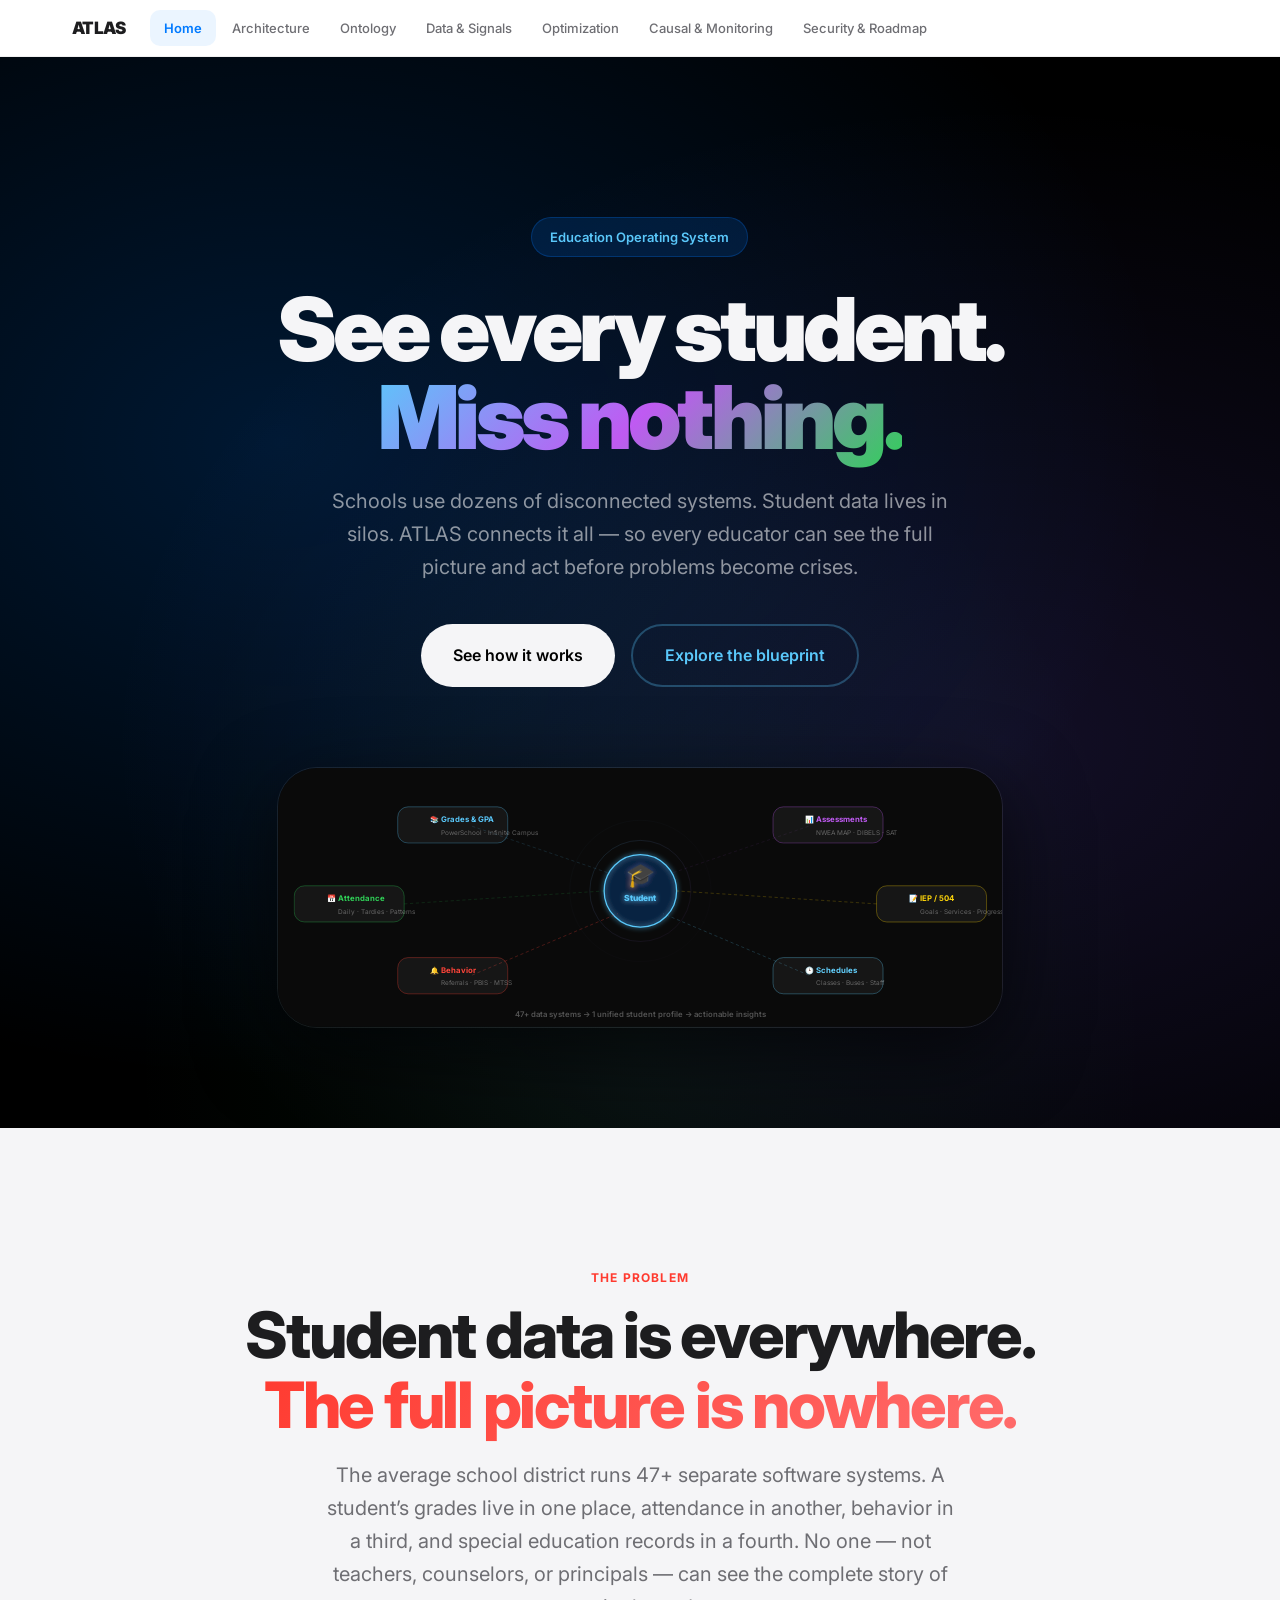
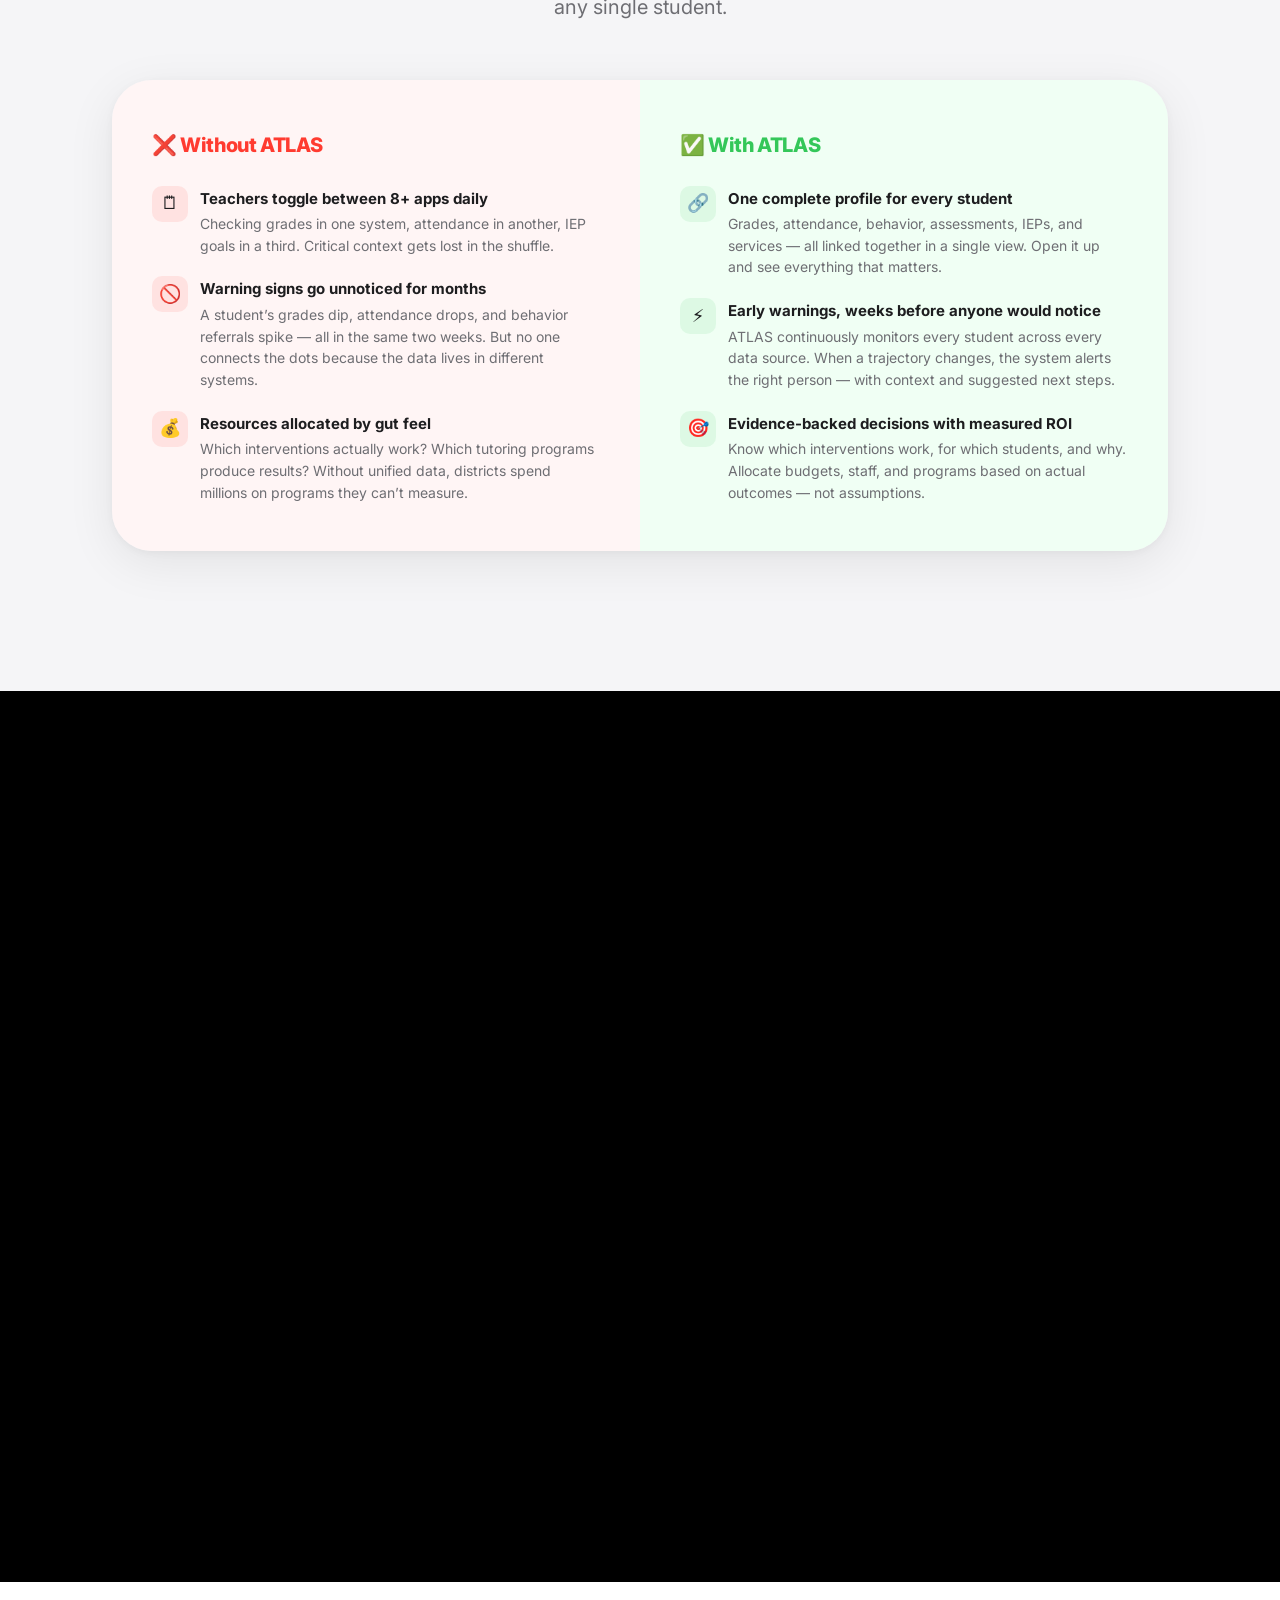
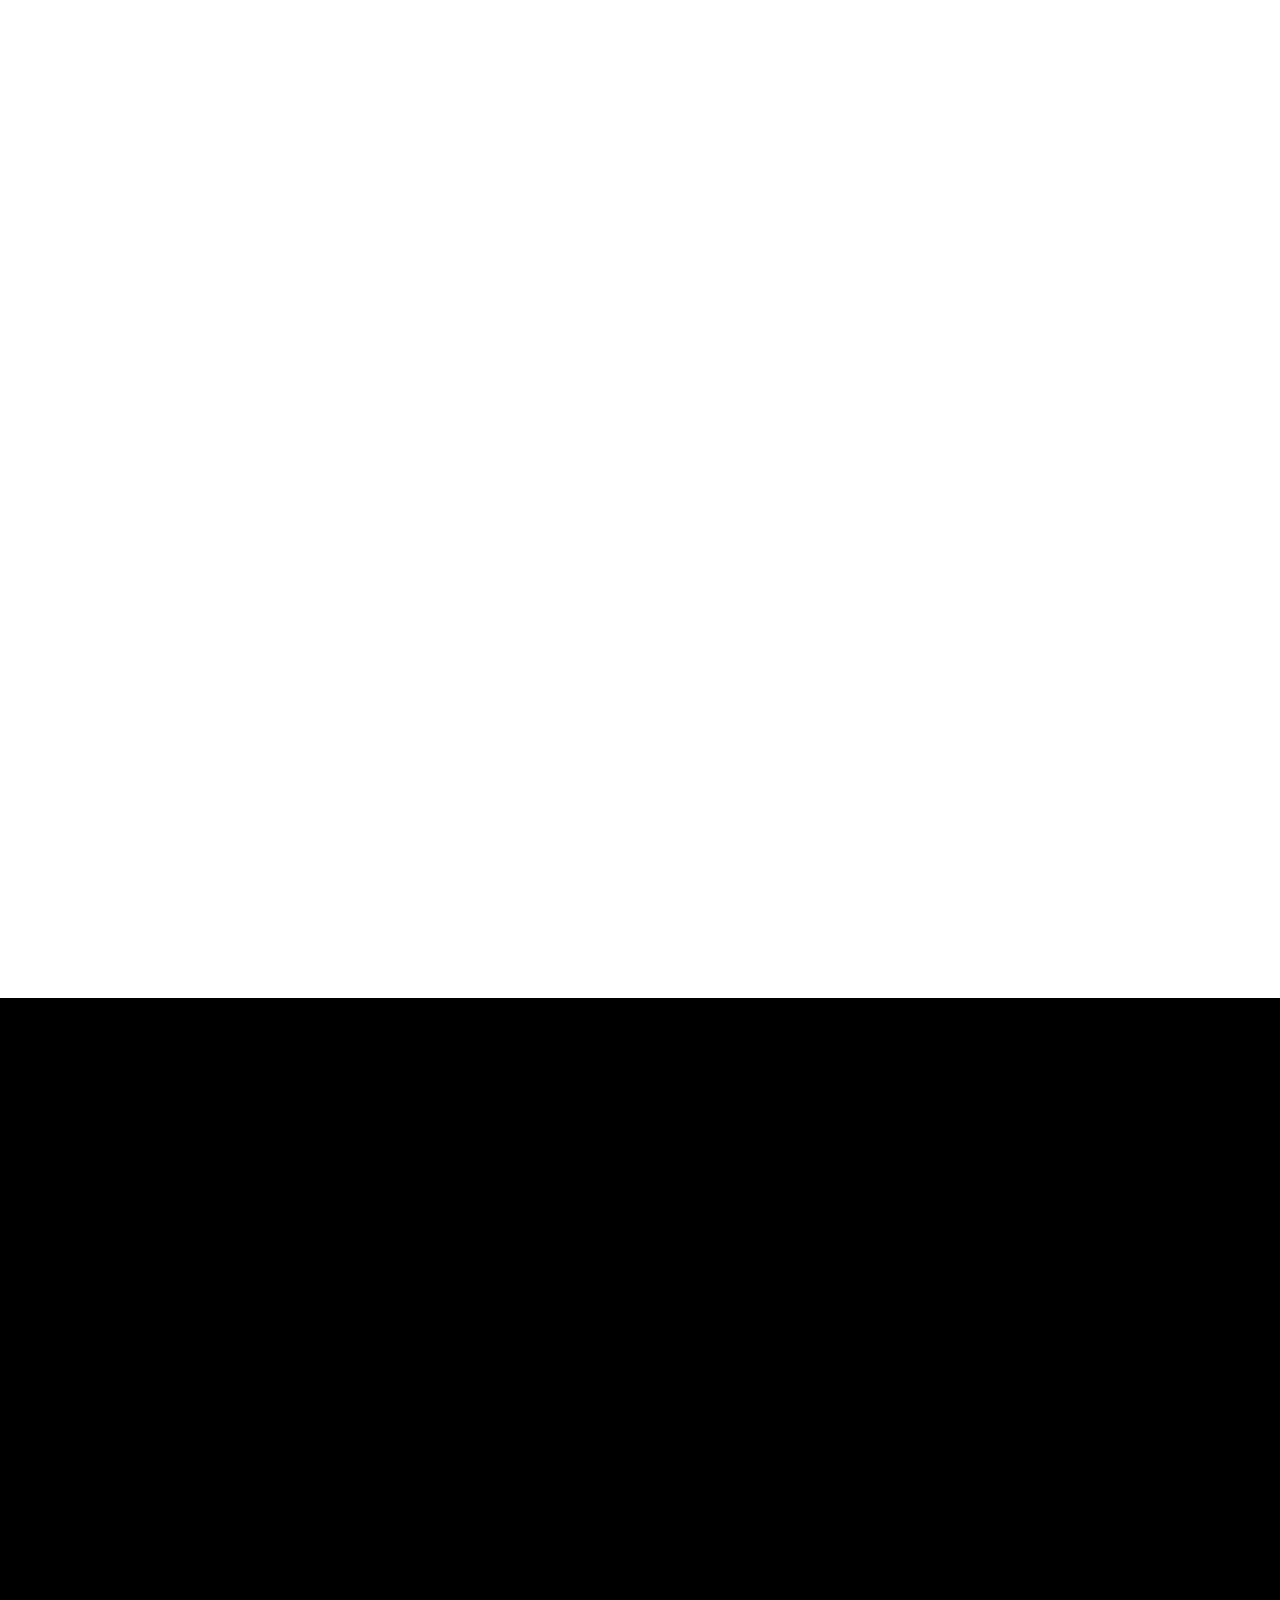
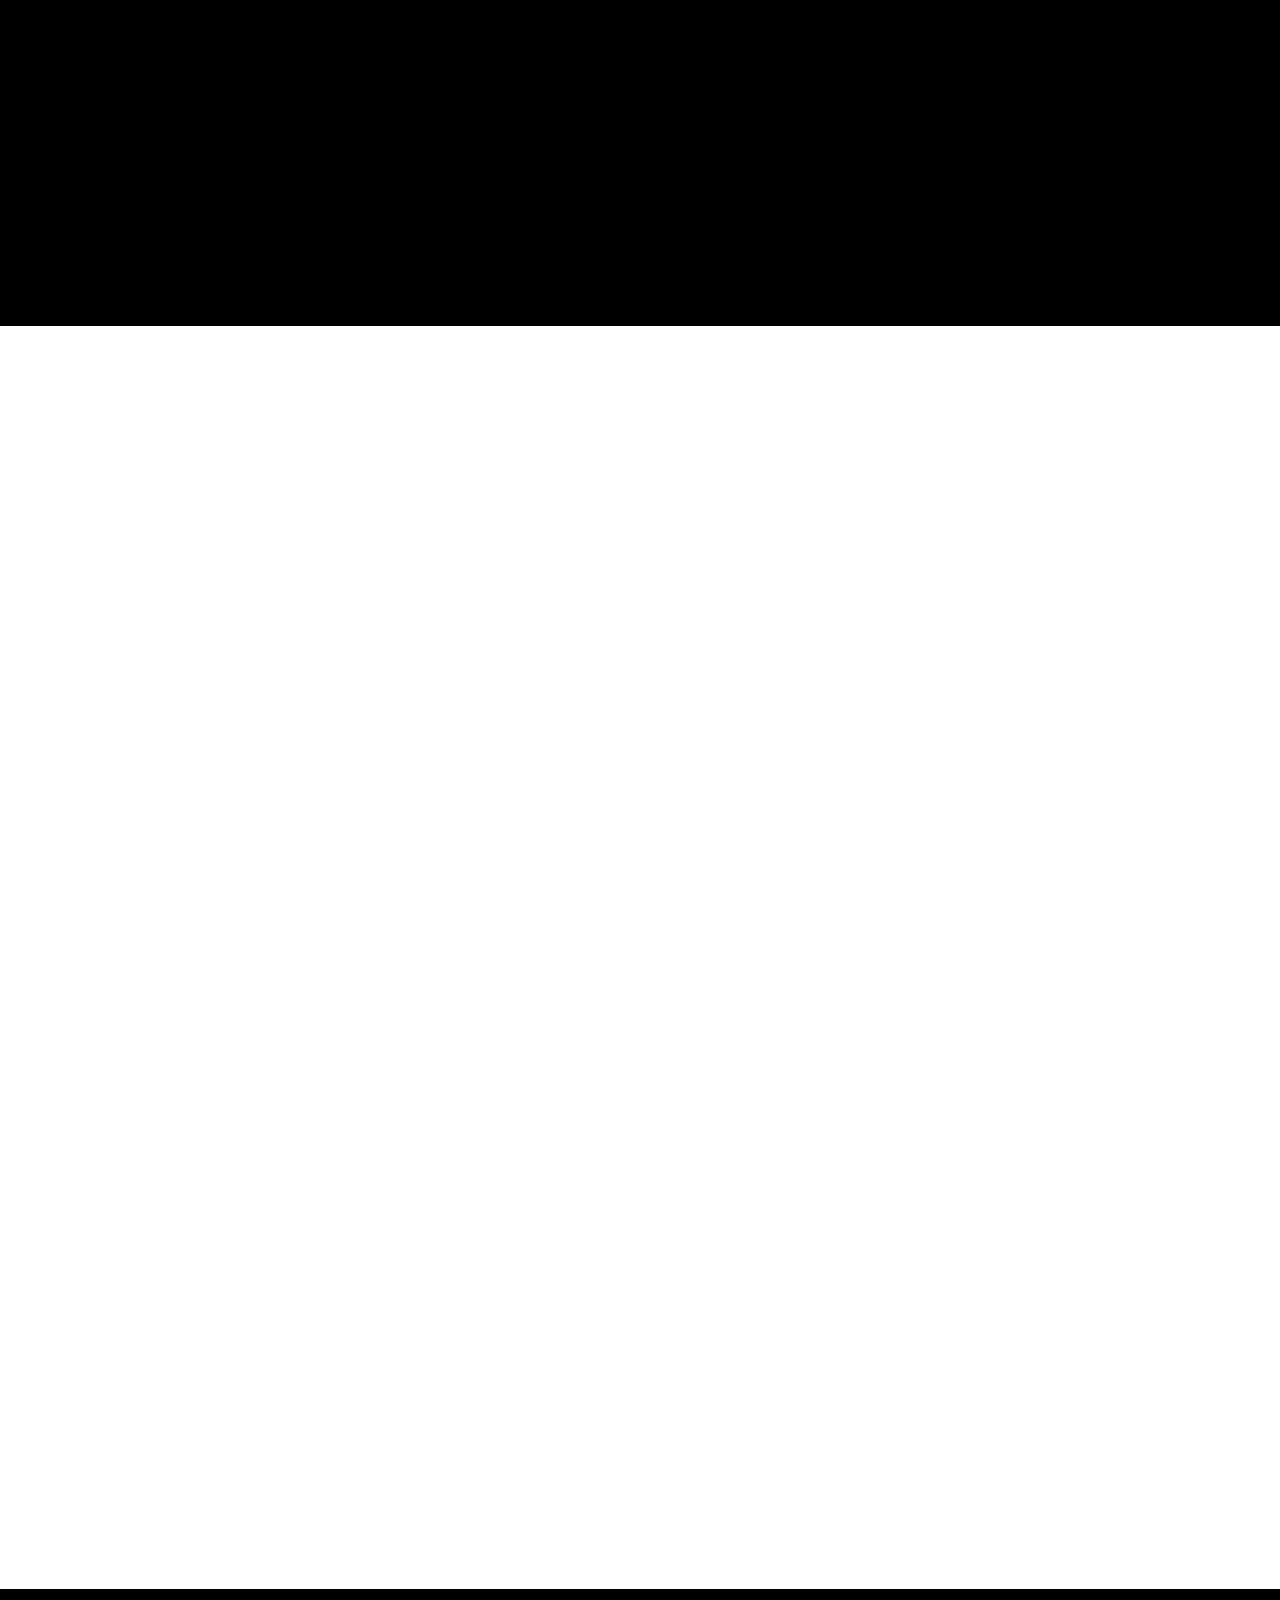
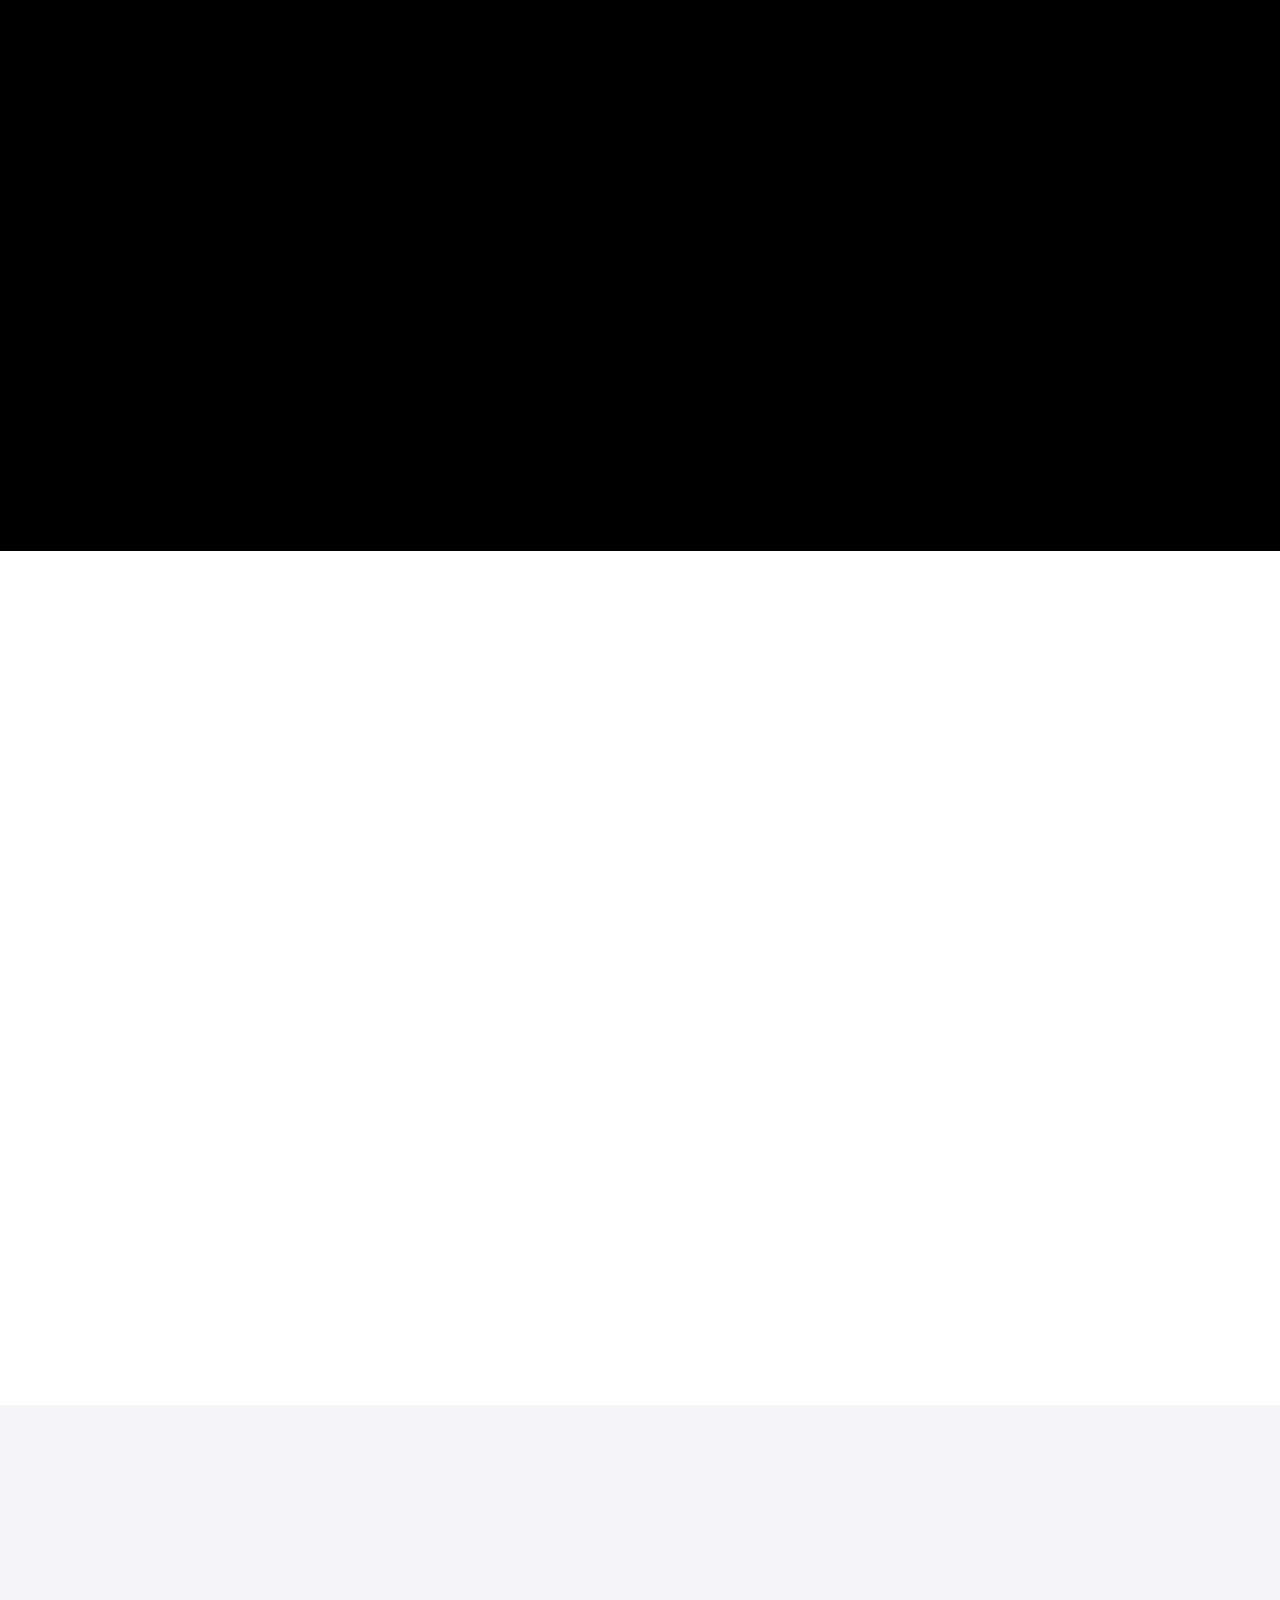
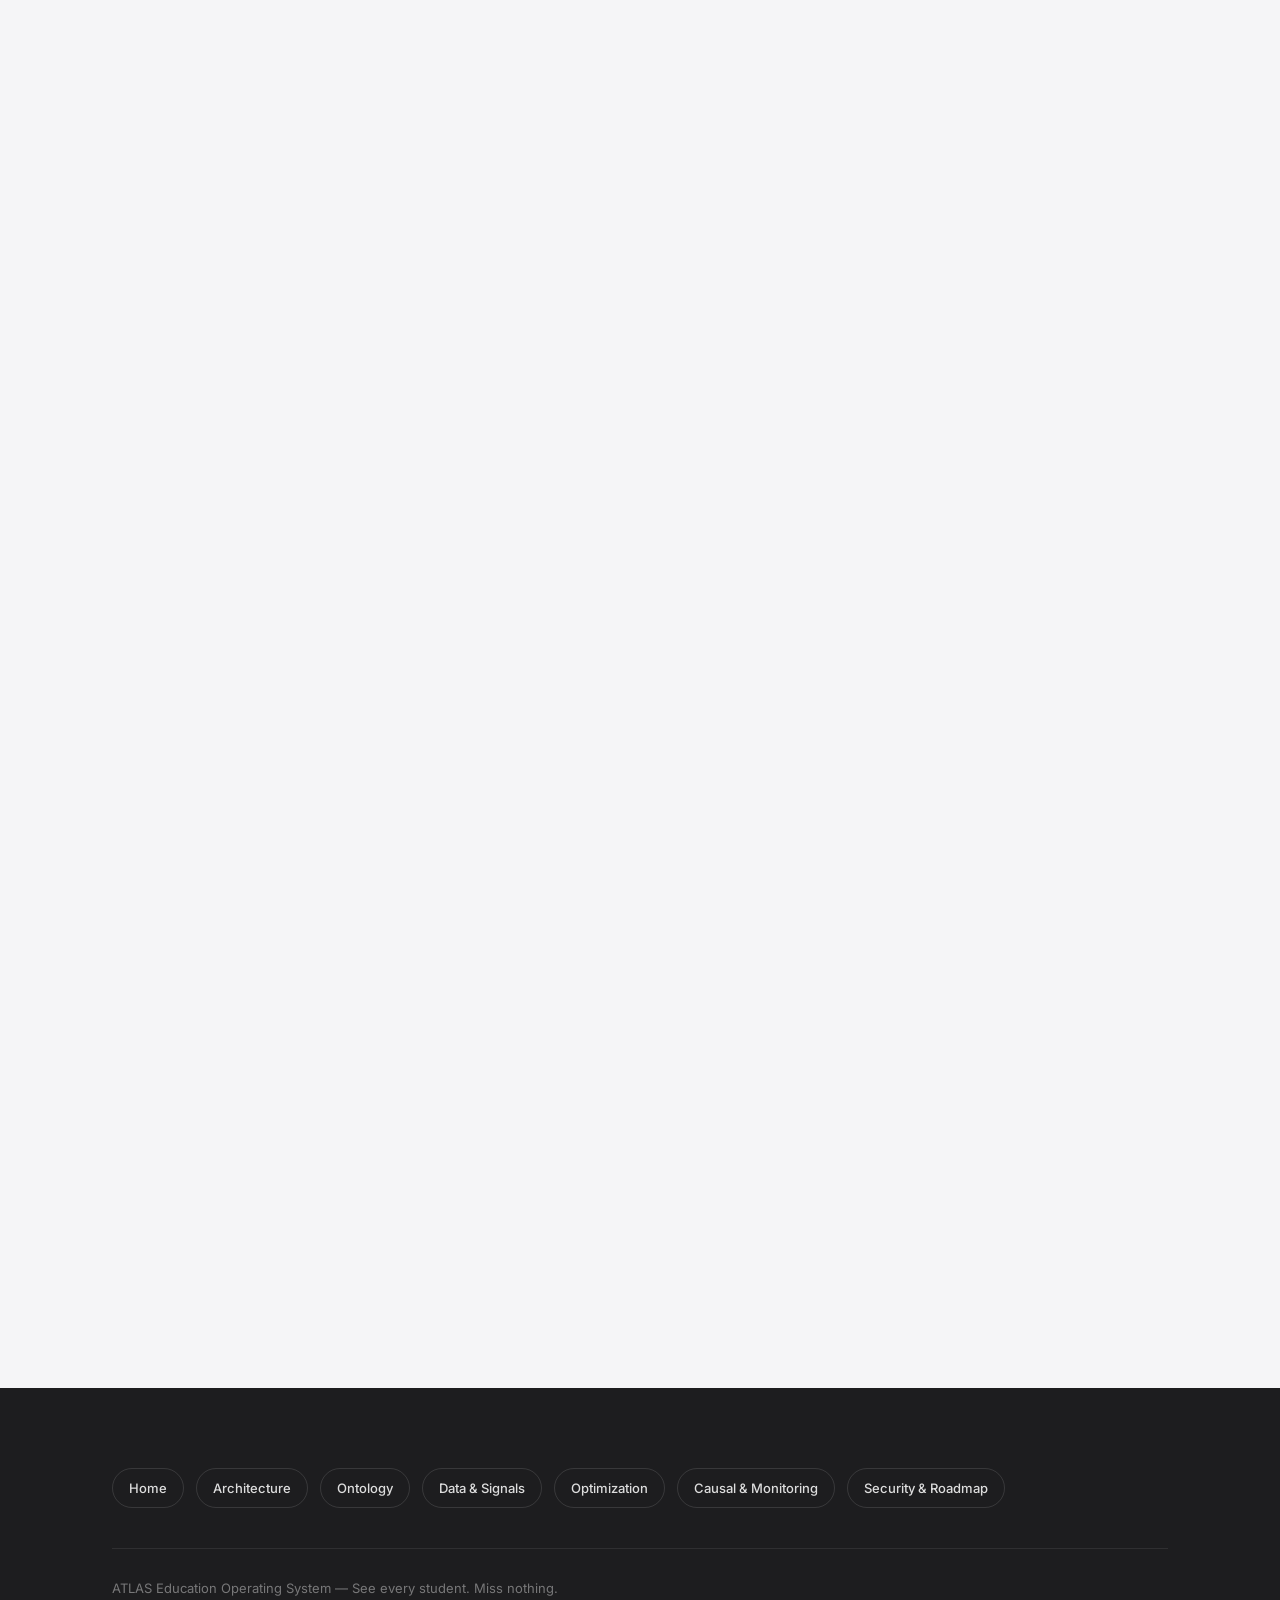
==== commit daf369b2: "Major homepage redesign: Apple-quality dark/light sections, clearer content Homepage: - Dark hero (#" ====
--- a/index.html
+++ b/index.html
@@ -3,8 +3,8 @@
 <head>
 <meta charset="UTF-8">
 <meta name="viewport" content="width=device-width, initial-scale=1.0">
-<title>ATLAS — Education Operating System</title>
-<meta name="description" content="ATLAS is a next-generation education operating system combining causal AI, semantic ontology, and multi-engine optimization to transform student outcomes.">
+<title>ATLAS — See Every Student. Miss Nothing.</title>
+<meta name="description" content="ATLAS unifies 47+ disconnected school systems into one intelligent platform, giving educators a complete picture of every student and evidence-backed recommendations.">
 <link rel="stylesheet" href="atlas-design-system.css">
 </head>
 <body>
@@ -30,129 +30,129 @@
 
 <!-- ═══════════════════════════════════ HERO ═══════════════════════════════════ -->
 <main id="main">
-<section class="hero" id="hero">
+<section class="hero hero-dark" id="hero">
 <div class="hero-bg" style="background:
-  radial-gradient(ellipse at 25% 20%, rgba(0,122,255,.12) 0%, transparent 50%),
-  radial-gradient(ellipse at 75% 70%, rgba(123,97,255,.1) 0%, transparent 50%),
-  radial-gradient(ellipse at 60% 20%, rgba(52,199,89,.06) 0%, transparent 40%);">
-</div>
-<div class="con">
+  radial-gradient(ellipse at 30% 40%, rgba(0,122,255,.2) 0%, transparent 50%),
+  radial-gradient(ellipse at 70% 60%, rgba(123,97,255,.15) 0%, transparent 50%),
+  radial-gradient(ellipse at 50% 80%, rgba(52,199,89,.08) 0%, transparent 40%);">
+</div>
+<div class="con" style="text-align:center">
   <div class="hero-badge reveal">Education Operating System</div>
-  <h1 class="hero-title reveal reveal-d1">
+  <h1 class="hero-title reveal reveal-d1" style="max-width:none;margin-left:auto;margin-right:auto">
     See every student.<br>
     <span class="grad-multi">Miss nothing.</span>
   </h1>
-  <p class="hero-sub reveal reveal-d2">
-    47+ disconnected school systems, unified into one intelligent platform. Evidence-backed insights for every educator, every decision, every child.
+  <p class="hero-sub reveal reveal-d2" style="max-width:620px;margin-left:auto;margin-right:auto">
+    Schools use dozens of disconnected systems. Student data lives in silos. ATLAS connects it all &mdash; so every educator can see the full picture and act before problems become crises.
   </p>
-  <div class="hero-actions reveal reveal-d3">
+  <div class="hero-actions reveal reveal-d3" style="justify-content:center">
     <a href="#how" class="cta-btn cta-primary">See how it works</a>
     <a href="#explore" class="cta-btn cta-secondary">Explore the blueprint</a>
   </div>
 
   <!-- Hero Illustration — Animated student data constellation -->
   <div class="hero-illustration reveal reveal-d4">
-    <svg viewBox="0 0 1120 420" xmlns="http://www.w3.org/2000/svg">
+    <svg viewBox="0 0 1120 400" xmlns="http://www.w3.org/2000/svg">
       <defs>
-        <filter id="glow"><feGaussianBlur stdDeviation="3" result="blur"/><feMerge><feMergeNode in="blur"/><feMergeNode in="SourceGraphic"/></feMerge></filter>
+        <filter id="glow"><feGaussianBlur stdDeviation="4" result="blur"/><feMerge><feMergeNode in="blur"/><feMergeNode in="SourceGraphic"/></feMerge></filter>
         <linearGradient id="grad-flow" x1="0%" y1="0%" x2="100%" y2="0%">
-          <stop offset="0%" stop-color="#007AFF"/>
-          <stop offset="50%" stop-color="#7B61FF"/>
-          <stop offset="100%" stop-color="#34C759"/>
+          <stop offset="0%" stop-color="#5AC8FA"/>
+          <stop offset="50%" stop-color="#BF5AF2"/>
+          <stop offset="100%" stop-color="#30D158"/>
         </linearGradient>
         <linearGradient id="grad-ring" x1="0%" y1="0%" x2="100%" y2="100%">
-          <stop offset="0%" stop-color="#007AFF" stop-opacity=".3"/>
-          <stop offset="100%" stop-color="#7B61FF" stop-opacity=".1"/>
+          <stop offset="0%" stop-color="#5AC8FA" stop-opacity=".4"/>
+          <stop offset="100%" stop-color="#BF5AF2" stop-opacity=".15"/>
         </linearGradient>
       </defs>
-      <rect width="1120" height="420" fill="#FAFAFA"/>
+      <rect width="1120" height="400" fill="#0A0A0A" rx="20"/>
 
       <!-- Central Student Node -->
       <g filter="url(#glow)">
-        <circle cx="560" cy="200" r="52" fill="#EBF5FF" stroke="#007AFF" stroke-width="2"/>
-        <text x="560" y="190" text-anchor="middle" font-size="32">&#127891;</text>
-        <text x="560" y="215" text-anchor="middle" font-family="Inter" font-size="12" font-weight="800" fill="#007AFF">Student</text>
+        <circle cx="560" cy="190" r="56" fill="rgba(0,122,255,.12)" stroke="#5AC8FA" stroke-width="2"/>
+        <text x="560" y="178" text-anchor="middle" font-size="36">&#127891;</text>
+        <text x="560" y="206" text-anchor="middle" font-family="Inter" font-size="13" font-weight="800" fill="#5AC8FA">Student</text>
       </g>
 
       <!-- Pulsing rings -->
-      <circle cx="560" cy="200" r="72" fill="none" stroke="url(#grad-ring)" stroke-width="1.5">
-        <animate attributeName="r" values="72;85;72" dur="3.5s" repeatCount="indefinite"/>
-        <animate attributeName="opacity" values=".3;.08;.3" dur="3.5s" repeatCount="indefinite"/>
+      <circle cx="560" cy="190" r="78" fill="none" stroke="url(#grad-ring)" stroke-width="1.5">
+        <animate attributeName="r" values="78;92;78" dur="3.5s" repeatCount="indefinite"/>
+        <animate attributeName="opacity" values=".35;.08;.35" dur="3.5s" repeatCount="indefinite"/>
       </circle>
-      <circle cx="560" cy="200" r="95" fill="none" stroke="url(#grad-ring)" stroke-width="1">
-        <animate attributeName="r" values="95;110;95" dur="4s" begin=".5s" repeatCount="indefinite"/>
-        <animate attributeName="opacity" values=".15;.03;.15" dur="4s" begin=".5s" repeatCount="indefinite"/>
+      <circle cx="560" cy="190" r="100" fill="none" stroke="url(#grad-ring)" stroke-width="1">
+        <animate attributeName="r" values="100;118;100" dur="4s" begin=".5s" repeatCount="indefinite"/>
+        <animate attributeName="opacity" values=".18;.03;.18" dur="4s" begin=".5s" repeatCount="indefinite"/>
       </circle>
 
-      <!-- Data source nodes — orbiting constellation -->
+      <!-- Data source nodes -->
       <!-- Grades (top-left) -->
-      <line x1="290" y1="95" x2="515" y2="170" stroke="#007AFF" stroke-width="1.2" stroke-dasharray="5,4" opacity=".25">
-        <animate attributeName="opacity" values=".15;.4;.15" dur="3s" repeatCount="indefinite"/>
+      <line x1="300" y1="90" x2="510" y2="162" stroke="#5AC8FA" stroke-width="1" stroke-dasharray="5,4" opacity=".25">
+        <animate attributeName="opacity" values=".12;.4;.12" dur="3s" repeatCount="indefinite"/>
       </line>
       <g class="svg-fade stagger-1">
-        <rect x="210" y="65" width="160" height="56" rx="16" fill="#FFF" stroke="#007AFF" stroke-width="1.2" filter="url(#glow)"/>
-        <text x="255" y="89" font-family="Inter" font-size="10" font-weight="700" fill="#007AFF">&#128218;</text>
-        <text x="270" y="89" font-family="Inter" font-size="12" font-weight="700" fill="#007AFF">Grades</text>
-        <text x="270" y="107" font-family="Inter" font-size="10" fill="#AEAEB2">PowerSchool SIS</text>
+        <rect x="185" y="60" width="170" height="56" rx="16" fill="rgba(255,255,255,.05)" stroke="rgba(90,200,250,.4)" stroke-width="1.2"/>
+        <text x="235" y="84" font-family="Inter" font-size="11" font-weight="700" fill="#5AC8FA">&#128218;</text>
+        <text x="252" y="84" font-family="Inter" font-size="12" font-weight="700" fill="#5AC8FA">Grades &amp; GPA</text>
+        <text x="252" y="103" font-family="Inter" font-size="10" fill="rgba(255,255,255,.35)">PowerSchool &middot; Infinite Campus</text>
       </g>
 
       <!-- Assessments (top-right) -->
-      <line x1="830" y1="95" x2="605" y2="170" stroke="#7B61FF" stroke-width="1.2" stroke-dasharray="5,4" opacity=".25">
-        <animate attributeName="opacity" values=".15;.4;.15" dur="3s" begin=".5s" repeatCount="indefinite"/>
+      <line x1="820" y1="90" x2="610" y2="162" stroke="#BF5AF2" stroke-width="1" stroke-dasharray="5,4" opacity=".25">
+        <animate attributeName="opacity" values=".12;.4;.12" dur="3s" begin=".5s" repeatCount="indefinite"/>
       </line>
       <g class="svg-fade stagger-2">
-        <rect x="750" y="65" width="160" height="56" rx="16" fill="#FFF" stroke="#7B61FF" stroke-width="1.2" filter="url(#glow)"/>
-        <text x="795" y="89" font-family="Inter" font-size="10" font-weight="700" fill="#7B61FF">&#128202;</text>
-        <text x="810" y="89" font-family="Inter" font-size="12" font-weight="700" fill="#7B61FF">Assessments</text>
-        <text x="810" y="107" font-family="Inter" font-size="10" fill="#AEAEB2">NWEA / DIBELS</text>
+        <rect x="765" y="60" width="170" height="56" rx="16" fill="rgba(255,255,255,.05)" stroke="rgba(191,90,242,.4)" stroke-width="1.2"/>
+        <text x="815" y="84" font-family="Inter" font-size="11" font-weight="700" fill="#BF5AF2">&#128202;</text>
+        <text x="832" y="84" font-family="Inter" font-size="12" font-weight="700" fill="#BF5AF2">Assessments</text>
+        <text x="832" y="103" font-family="Inter" font-size="10" fill="rgba(255,255,255,.35)">NWEA MAP &middot; DIBELS &middot; SAT</text>
       </g>
 
       <!-- Attendance (left) -->
-      <line x1="190" y1="220" x2="508" y2="200" stroke="#34C759" stroke-width="1.2" stroke-dasharray="5,4" opacity=".25">
-        <animate attributeName="opacity" values=".15;.4;.15" dur="3s" begin="1s" repeatCount="indefinite"/>
+      <line x1="195" y1="210" x2="504" y2="190" stroke="#30D158" stroke-width="1" stroke-dasharray="5,4" opacity=".25">
+        <animate attributeName="opacity" values=".12;.4;.12" dur="3s" begin="1s" repeatCount="indefinite"/>
       </line>
       <g class="svg-fade stagger-3">
-        <rect x="30" y="192" width="160" height="56" rx="16" fill="#FFF" stroke="#34C759" stroke-width="1.2" filter="url(#glow)"/>
-        <text x="75" y="216" font-family="Inter" font-size="10" font-weight="700" fill="#34C759">&#128197;</text>
-        <text x="90" y="216" font-family="Inter" font-size="12" font-weight="700" fill="#34C759">Attendance</text>
-        <text x="90" y="234" font-family="Inter" font-size="10" fill="#AEAEB2">Clever / SIS</text>
-      </g>
-
-      <!-- IEP / 504 (right) -->
-      <line x1="930" y1="220" x2="612" y2="200" stroke="#FF9F0A" stroke-width="1.2" stroke-dasharray="5,4" opacity=".25">
-        <animate attributeName="opacity" values=".15;.4;.15" dur="3s" begin="1.5s" repeatCount="indefinite"/>
+        <rect x="25" y="182" width="170" height="56" rx="16" fill="rgba(255,255,255,.05)" stroke="rgba(48,209,88,.4)" stroke-width="1.2"/>
+        <text x="75" y="206" font-family="Inter" font-size="11" font-weight="700" fill="#30D158">&#128197;</text>
+        <text x="92" y="206" font-family="Inter" font-size="12" font-weight="700" fill="#30D158">Attendance</text>
+        <text x="92" y="225" font-family="Inter" font-size="10" fill="rgba(255,255,255,.35)">Daily &middot; Tardies &middot; Patterns</text>
+      </g>
+
+      <!-- Special Ed (right) -->
+      <line x1="925" y1="210" x2="616" y2="190" stroke="#FFD60A" stroke-width="1" stroke-dasharray="5,4" opacity=".25">
+        <animate attributeName="opacity" values=".12;.4;.12" dur="3s" begin="1.5s" repeatCount="indefinite"/>
       </line>
       <g class="svg-fade stagger-4">
-        <rect x="930" y="192" width="160" height="56" rx="16" fill="#FFF" stroke="#FF9F0A" stroke-width="1.2" filter="url(#glow)"/>
-        <text x="975" y="216" font-family="Inter" font-size="10" font-weight="700" fill="#FF9F0A">&#128221;</text>
-        <text x="990" y="216" font-family="Inter" font-size="12" font-weight="700" fill="#FF9F0A">IEP / 504</text>
-        <text x="990" y="234" font-family="Inter" font-size="10" fill="#AEAEB2">SEIS / Frontline</text>
+        <rect x="925" y="182" width="170" height="56" rx="16" fill="rgba(255,255,255,.05)" stroke="rgba(255,214,10,.4)" stroke-width="1.2"/>
+        <text x="975" y="206" font-family="Inter" font-size="11" font-weight="700" fill="#FFD60A">&#128221;</text>
+        <text x="992" y="206" font-family="Inter" font-size="12" font-weight="700" fill="#FFD60A">IEP / 504</text>
+        <text x="992" y="225" font-family="Inter" font-size="10" fill="rgba(255,255,255,.35)">Goals &middot; Services &middot; Progress</text>
       </g>
 
       <!-- Behavior (bottom-left) -->
-      <line x1="290" y1="325" x2="525" y2="235" stroke="#FF3B30" stroke-width="1.2" stroke-dasharray="5,4" opacity=".25">
-        <animate attributeName="opacity" values=".15;.4;.15" dur="3s" begin="2s" repeatCount="indefinite"/>
+      <line x1="300" y1="320" x2="525" y2="225" stroke="#FF453A" stroke-width="1" stroke-dasharray="5,4" opacity=".25">
+        <animate attributeName="opacity" values=".12;.4;.12" dur="3s" begin="2s" repeatCount="indefinite"/>
       </line>
       <g class="svg-fade stagger-5">
-        <rect x="210" y="297" width="160" height="56" rx="16" fill="#FFF" stroke="#FF3B30" stroke-width="1.2" filter="url(#glow)"/>
-        <text x="255" y="321" font-family="Inter" font-size="10" font-weight="700" fill="#FF3B30">&#128276;</text>
-        <text x="270" y="321" font-family="Inter" font-size="12" font-weight="700" fill="#FF3B30">Behavior</text>
-        <text x="270" y="339" font-family="Inter" font-size="10" fill="#AEAEB2">PBIS / MTSS</text>
+        <rect x="185" y="293" width="170" height="56" rx="16" fill="rgba(255,255,255,.05)" stroke="rgba(255,69,58,.4)" stroke-width="1.2"/>
+        <text x="235" y="317" font-family="Inter" font-size="11" font-weight="700" fill="#FF453A">&#128276;</text>
+        <text x="252" y="317" font-family="Inter" font-size="12" font-weight="700" fill="#FF453A">Behavior</text>
+        <text x="252" y="336" font-family="Inter" font-size="10" fill="rgba(255,255,255,.35)">Referrals &middot; PBIS &middot; MTSS</text>
       </g>
 
       <!-- Scheduling (bottom-right) -->
-      <line x1="830" y1="325" x2="595" y2="235" stroke="#5AC8FA" stroke-width="1.2" stroke-dasharray="5,4" opacity=".25">
-        <animate attributeName="opacity" values=".15;.4;.15" dur="3s" begin="2.5s" repeatCount="indefinite"/>
+      <line x1="820" y1="320" x2="595" y2="225" stroke="#64D2FF" stroke-width="1" stroke-dasharray="5,4" opacity=".25">
+        <animate attributeName="opacity" values=".12;.4;.12" dur="3s" begin="2.5s" repeatCount="indefinite"/>
       </line>
       <g class="svg-fade stagger-6">
-        <rect x="750" y="297" width="160" height="56" rx="16" fill="#FFF" stroke="#5AC8FA" stroke-width="1.2" filter="url(#glow)"/>
-        <text x="795" y="321" font-family="Inter" font-size="10" font-weight="700" fill="#5AC8FA">&#128338;</text>
-        <text x="810" y="321" font-family="Inter" font-size="12" font-weight="700" fill="#5AC8FA">Schedules</text>
-        <text x="810" y="339" font-family="Inter" font-size="10" fill="#AEAEB2">Bell / Bus / Staff</text>
+        <rect x="765" y="293" width="170" height="56" rx="16" fill="rgba(255,255,255,.05)" stroke="rgba(100,210,255,.4)" stroke-width="1.2"/>
+        <text x="815" y="317" font-family="Inter" font-size="11" font-weight="700" fill="#64D2FF">&#128338;</text>
+        <text x="832" y="317" font-family="Inter" font-size="12" font-weight="700" fill="#64D2FF">Schedules</text>
+        <text x="832" y="336" font-family="Inter" font-size="10" fill="rgba(255,255,255,.35)">Classes &middot; Buses &middot; Staff</text>
       </g>
 
       <!-- Bottom label -->
-      <text x="560" y="400" text-anchor="middle" font-family="Inter" font-size="12" font-weight="600" fill="#AEAEB2">6 data systems &#8594; 1 unified knowledge graph &#8594; actionable insights</text>
+      <text x="560" y="385" text-anchor="middle" font-family="Inter" font-size="12" font-weight="600" fill="rgba(255,255,255,.3)">47+ data systems &#8594; 1 unified student profile &#8594; actionable insights</text>
     </svg>
   </div>
 </div>
@@ -163,39 +163,32 @@
 <div class="con">
   <div class="text-center">
     <p class="sec-label reveal" style="color:var(--red)">The Problem</p>
-    <h2 class="sec-title reveal" style="max-width:700px;margin-left:auto;margin-right:auto">Schools run on <span class="grad-red">disconnected silos</span></h2>
-    <p class="sec-sub mx-auto reveal" style="text-align:center">Student data is scattered across dozens of systems. No one can see the full picture &mdash; so problems go unnoticed until it&rsquo;s too late.</p>
+    <h2 class="sec-title reveal" style="max-width:800px;margin-left:auto;margin-right:auto">Student data is everywhere.<br><span class="grad-red">The full picture is nowhere.</span></h2>
+    <p class="sec-sub mx-auto reveal" style="text-align:center">The average school district runs 47+ separate software systems. A student&rsquo;s grades live in one place, attendance in another, behavior in a third, and special education records in a fourth. No one &mdash; not teachers, counselors, or principals &mdash; can see the complete story of any single student.</p>
   </div>
 
   <div class="problem-grid reveal">
     <div class="problem-side problem-before">
-      <h3>&#10060; Today&rsquo;s Reality</h3>
+      <h3>&#10060; Without ATLAS</h3>
       <div class="problem-item">
         <div class="problem-icon" style="background:rgba(255,59,48,.1)">&#128466;</div>
         <div>
-          <strong>47+ disconnected systems</strong>
-          <p>Grades in one system, attendance in another, IEPs in a third. Teachers toggle between 8+ apps daily.</p>
+          <strong>Teachers toggle between 8+ apps daily</strong>
+          <p>Checking grades in one system, attendance in another, IEP goals in a third. Critical context gets lost in the shuffle.</p>
         </div>
       </div>
       <div class="problem-item">
         <div class="problem-icon" style="background:rgba(255,59,48,.1)">&#128683;</div>
         <div>
-          <strong>No cross-system visibility</strong>
-          <p>A counselor can&rsquo;t see that a student&rsquo;s grades dropped, attendance dipped, and behavior referrals increased &mdash; all in the same two weeks.</p>
-        </div>
-      </div>
-      <div class="problem-item">
-        <div class="problem-icon" style="background:rgba(255,59,48,.1)">&#9200;</div>
-        <div>
-          <strong>Interventions come too late</strong>
-          <p>By the time patterns are noticed manually, students have been struggling for months. Reactive, not proactive.</p>
+          <strong>Warning signs go unnoticed for months</strong>
+          <p>A student&rsquo;s grades dip, attendance drops, and behavior referrals spike &mdash; all in the same two weeks. But no one connects the dots because the data lives in different systems.</p>
         </div>
       </div>
       <div class="problem-item" style="margin-bottom:0">
         <div class="problem-icon" style="background:rgba(255,59,48,.1)">&#128176;</div>
         <div>
           <strong>Resources allocated by gut feel</strong>
-          <p>Scheduling, budgets, and staffing decisions based on intuition rather than evidence of what actually works.</p>
+          <p>Which interventions actually work? Which tutoring programs produce results? Without unified data, districts spend millions on programs they can&rsquo;t measure.</p>
         </div>
       </div>
     </div>
@@ -204,29 +197,22 @@
       <div class="problem-item">
         <div class="problem-icon" style="background:rgba(52,199,89,.1)">&#128279;</div>
         <div>
-          <strong>One unified knowledge graph</strong>
-          <p>Every student record, across every system, linked into a single coherent picture with 200+ entity types.</p>
-        </div>
-      </div>
-      <div class="problem-item">
-        <div class="problem-icon" style="background:rgba(52,199,89,.1)">&#128161;</div>
-        <div>
-          <strong>Cross-domain pattern detection</strong>
-          <p>48+ features automatically monitor every student. The system sees what humans can&rsquo;t &mdash; connections across data silos.</p>
+          <strong>One complete profile for every student</strong>
+          <p>Grades, attendance, behavior, assessments, IEPs, and services &mdash; all linked together in a single view. Open it up and see everything that matters.</p>
         </div>
       </div>
       <div class="problem-item">
         <div class="problem-icon" style="background:rgba(52,199,89,.1)">&#9889;</div>
         <div>
-          <strong>Early warnings, not late reports</strong>
-          <p>CUSUM detection catches trajectory changes 3&ndash;5 weeks earlier than threshold alerts. Proactive, not reactive.</p>
+          <strong>Early warnings, weeks before anyone would notice</strong>
+          <p>ATLAS continuously monitors every student across every data source. When a trajectory changes, the system alerts the right person &mdash; with context and suggested next steps.</p>
         </div>
       </div>
       <div class="problem-item" style="margin-bottom:0">
         <div class="problem-icon" style="background:rgba(52,199,89,.1)">&#127919;</div>
         <div>
-          <strong>Evidence-backed optimization</strong>
-          <p>12 mathematical models optimize scheduling, routing, budgets, and intervention matching &mdash; with measured ROI.</p>
+          <strong>Evidence-backed decisions with measured ROI</strong>
+          <p>Know which interventions work, for which students, and why. Allocate budgets, staff, and programs based on actual outcomes &mdash; not assumptions.</p>
         </div>
       </div>
     </div>
@@ -235,220 +221,217 @@
 </section>
 
 <!-- ═══════════════════════════════════ HOW IT WORKS ═══════════════════════════════════ -->
-<section id="how">
+<section class="section-dark" id="how">
 <div class="con text-center">
-  <p class="sec-label reveal" style="color:var(--blue)">How It Works</p>
-  <h2 class="sec-title reveal" style="max-width:700px;margin-left:auto;margin-right:auto">Five steps from <span class="grad-blue">raw data</span> to action</h2>
-  <p class="sec-sub mx-auto reveal" style="text-align:center">Fully automated, auditable, and transparent. Humans always make the final call.</p>
-</div>
-<div class="con">
-  <div class="flow-steps reveal">
+  <p class="sec-label reveal">How It Works</p>
+  <h2 class="sec-title reveal" style="max-width:800px;margin-left:auto;margin-right:auto">From scattered data to<br><span class="grad-multi">clear action.</span></h2>
+  <p class="sec-sub mx-auto reveal" style="text-align:center">ATLAS works in the background, automatically. No manual data entry. No spreadsheets. No busywork. Here&rsquo;s what happens:</p>
+</div>
+<div class="con">
+  <div class="flow-steps reveal" style="max-width:1000px;margin-left:auto;margin-right:auto">
     <div class="flow-step">
-      <div class="flow-icon" style="background:var(--red-bg)">&#128229;</div>
-      <h4>Ingest</h4>
-      <p>Pull data from every school system in real-time via secure connectors</p>
+      <div class="flow-icon" style="background:rgba(90,200,250,.12);font-size:28px">&#128229;</div>
+      <div>
+        <h4>Connect</h4>
+        <p>ATLAS securely connects to every system your district already uses &mdash; SIS, LMS, assessment platforms, IEP software, PBIS tools &mdash; and pulls data in real time.</p>
+      </div>
       <span class="flow-arrow">&rarr;</span>
     </div>
     <div class="flow-step">
-      <div class="flow-icon" style="background:var(--blue-bg)">&#128279;</div>
-      <h4>Unify</h4>
-      <p>Match records across systems and build the knowledge graph</p>
+      <div class="flow-icon" style="background:rgba(191,90,242,.12);font-size:28px">&#129504;</div>
+      <div>
+        <h4>Understand</h4>
+        <p>The system matches records across platforms, resolves duplicate identities, and builds a unified knowledge graph &mdash; a complete, connected picture of every student, teacher, course, and intervention.</p>
+      </div>
       <span class="flow-arrow">&rarr;</span>
     </div>
     <div class="flow-step">
-      <div class="flow-icon" style="background:var(--purple-bg)">&#128269;</div>
-      <h4>Detect</h4>
-      <p>48+ features continuously monitor every student for emerging risks</p>
-      <span class="flow-arrow">&rarr;</span>
-    </div>
-    <div class="flow-step">
-      <div class="flow-icon" style="background:rgba(123,97,255,.08)">&#129504;</div>
-      <h4>Reason</h4>
-      <p>Causal analysis and constraint-aware optimization find root causes</p>
-      <span class="flow-arrow">&rarr;</span>
-    </div>
-    <div class="flow-step">
-      <div class="flow-icon" style="background:var(--green-bg)">&#9989;</div>
-      <h4>Act</h4>
-      <p>Present traceable recommendations &mdash; educators make the final call</p>
+      <div class="flow-icon" style="background:rgba(48,209,88,.12);font-size:28px">&#128161;</div>
+      <div>
+        <h4>Alert &amp; Recommend</h4>
+        <p>When a student&rsquo;s trajectory changes, ATLAS detects it early and alerts the right educator &mdash; with root cause analysis and specific, evidence-ranked recommendations. Humans always make the final call.</p>
+      </div>
+    </div>
+  </div>
+</div>
+</section>
+
+<!-- ═══════════════════════════════════ A REAL EXAMPLE ═══════════════════════════════════ -->
+<section id="example">
+<div class="con">
+  <div class="text-center">
+    <p class="sec-label reveal" style="color:var(--blue)">What This Looks Like</p>
+    <h2 class="sec-title reveal" style="max-width:800px;margin-left:auto;margin-right:auto">The kind of moment<br><span class="grad-blue">ATLAS is built for.</span></h2>
+  </div>
+
+  <div class="dia dia-hero reveal" style="margin-top:56px">
+    <svg viewBox="0 0 1120 480" xmlns="http://www.w3.org/2000/svg">
+      <defs>
+        <filter id="ds"><feDropShadow dx="0" dy="2" stdDeviation="4" flood-opacity=".06"/></filter>
+      </defs>
+      <rect width="1120" height="480" fill="#FAFAFA" rx="0"/>
+
+      <!-- Timeline header -->
+      <text x="560" y="36" text-anchor="middle" font-family="Inter" font-size="13" font-weight="700" fill="#AEAEB2" letter-spacing=".06em">WHAT ATLAS DETECTS THAT HUMANS MISS</text>
+
+      <!-- Week labels -->
+      <text x="160" y="72" text-anchor="middle" font-family="Inter" font-size="11" font-weight="600" fill="#AEAEB2">WEEK 1</text>
+      <text x="380" y="72" text-anchor="middle" font-family="Inter" font-size="11" font-weight="600" fill="#AEAEB2">WEEK 2</text>
+      <text x="600" y="72" text-anchor="middle" font-family="Inter" font-size="11" font-weight="600" fill="#FF453A">WEEK 3 &mdash; ATLAS ALERT</text>
+      <text x="850" y="72" text-anchor="middle" font-family="Inter" font-size="11" font-weight="600" fill="#AEAEB2">WEEK 6</text>
+
+      <!-- Timeline line -->
+      <line x1="60" y1="86" x2="1060" y2="86" stroke="#E8E8ED" stroke-width="2"/>
+      <circle cx="160" cy="86" r="5" fill="#E8E8ED"/>
+      <circle cx="380" cy="86" r="5" fill="#E8E8ED"/>
+      <circle cx="600" cy="86" r="7" fill="#FF453A"/>
+      <circle cx="850" cy="86" r="5" fill="#E8E8ED"/>
+
+      <!-- Week 1: Grades dip -->
+      <g class="svg-fade stagger-1" filter="url(#ds)">
+        <rect x="60" y="108" width="200" height="100" rx="16" fill="#FFF" stroke="#5AC8FA" stroke-width="1.2"/>
+        <text x="80" y="133" font-family="Inter" font-size="11" font-weight="700" fill="#5AC8FA">&#128202; Grades</text>
+        <text x="80" y="153" font-family="Inter" font-size="12" font-weight="600" fill="#1D1D1F">Math grade drops B+ &#8594; C</text>
+        <text x="80" y="172" font-family="Inter" font-size="11" fill="#AEAEB2">Missed 2 homework assignments</text>
+        <text x="80" y="195" font-family="Inter" font-size="10" font-weight="600" fill="#AEAEB2">&#128064; Noticed by: Nobody</text>
+      </g>
+
+      <!-- Week 2: Attendance dip -->
+      <g class="svg-fade stagger-2" filter="url(#ds)">
+        <rect x="280" y="108" width="200" height="100" rx="16" fill="#FFF" stroke="#30D158" stroke-width="1.2"/>
+        <text x="300" y="133" font-family="Inter" font-size="11" font-weight="700" fill="#30D158">&#128197; Attendance</text>
+        <text x="300" y="153" font-family="Inter" font-size="12" font-weight="600" fill="#1D1D1F">3 tardies in 5 days</text>
+        <text x="300" y="172" font-family="Inter" font-size="11" fill="#AEAEB2">1 unexcused absence</text>
+        <text x="300" y="195" font-family="Inter" font-size="10" font-weight="600" fill="#AEAEB2">&#128064; Noticed by: Nobody</text>
+      </g>
+
+      <!-- Week 3: ATLAS Alert -->
+      <g class="svg-fade stagger-3" filter="url(#ds)">
+        <rect x="500" y="108" width="200" height="155" rx="16" fill="#FFF" stroke="#FF453A" stroke-width="2"/>
+        <rect x="500" y="108" width="200" height="36" rx="16" fill="#FF453A" style="clip-path:inset(0 0 50% 0)"/>
+        <rect x="500" y="108" width="200" height="36" rx="0" fill="#FF453A"/>
+        <rect x="500" y="128" width="200" height="16" rx="0" fill="#FF453A"/>
+        <text x="600" y="131" text-anchor="middle" font-family="Inter" font-size="11" font-weight="700" fill="#FFF">&#9888; ATLAS EARLY WARNING</text>
+        <text x="520" y="163" font-family="Inter" font-size="11" font-weight="700" fill="#FF453A">Cross-system pattern detected:</text>
+        <text x="520" y="182" font-family="Inter" font-size="11" fill="#1D1D1F">Grade decline + attendance drop</text>
+        <text x="520" y="198" font-family="Inter" font-size="11" fill="#1D1D1F">+ new behavior referral</text>
+        <text x="520" y="218" font-family="Inter" font-size="10" font-weight="700" fill="#007AFF">&#128073; Recommended: Counselor check-in</text>
+        <text x="520" y="250" font-family="Inter" font-size="10" font-weight="600" fill="#34C759">&#9989; Sent to: Ms. Rodriguez, Counselor</text>
+      </g>
+
+      <!-- Week 6: Without ATLAS vs With -->
+      <g class="svg-fade stagger-4" filter="url(#ds)">
+        <rect x="750" y="108" width="200" height="80" rx="16" fill="rgba(255,59,48,.06)" stroke="rgba(255,59,48,.2)" stroke-width="1"/>
+        <text x="770" y="130" font-family="Inter" font-size="10" font-weight="700" fill="#FF453A">WITHOUT ATLAS</text>
+        <text x="770" y="148" font-family="Inter" font-size="11" fill="#6E6E73">Student now failing 2 classes.</text>
+        <text x="770" y="166" font-family="Inter" font-size="11" fill="#6E6E73">Referral finally happens week 8.</text>
+      </g>
+      <g class="svg-fade stagger-5" filter="url(#ds)">
+        <rect x="750" y="200" width="200" height="80" rx="16" fill="rgba(52,199,89,.06)" stroke="rgba(52,199,89,.2)" stroke-width="1"/>
+        <text x="770" y="222" font-family="Inter" font-size="10" font-weight="700" fill="#34C759">WITH ATLAS</text>
+        <text x="770" y="240" font-family="Inter" font-size="11" fill="#6E6E73">Counselor intervened week 3.</text>
+        <text x="770" y="258" font-family="Inter" font-size="11" fill="#6E6E73">Student back on track by week 5.</text>
+      </g>
+
+      <!-- Bottom insight -->
+      <rect x="160" y="320" width="800" height="120" rx="20" fill="#F0F0F5" stroke="#E8E8ED" stroke-width="1"/>
+      <text x="200" y="352" font-family="Inter" font-size="13" font-weight="800" fill="#1D1D1F">Why this matters</text>
+      <text x="200" y="376" font-family="Inter" font-size="12" fill="#6E6E73">Each signal alone &mdash; one missed assignment, a few tardies &mdash; looks minor. No single system would flag it.</text>
+      <text x="200" y="396" font-family="Inter" font-size="12" fill="#6E6E73">But ATLAS sees <tspan font-weight="700" fill="#1D1D1F">across</tspan> systems. It detects the <tspan font-weight="700" fill="#1D1D1F">pattern</tspan>, identifies the <tspan font-weight="700" fill="#1D1D1F">trajectory change</tspan>,</text>
+      <text x="200" y="416" font-family="Inter" font-size="12" fill="#6E6E73">and recommends action <tspan font-weight="700" fill="#FF453A">3&ndash;5 weeks earlier</tspan> than traditional threshold-based alerts.</text>
+    </svg>
+  </div>
+</div>
+</section>
+
+<!-- ═══════════════════════════════════ THE ENGINE ═══════════════════════════════════ -->
+<section class="section-dark" id="engine">
+<div class="con">
+  <div class="text-center">
+    <p class="sec-label reveal">Under the Hood</p>
+    <h2 class="sec-title reveal" style="max-width:800px;margin-left:auto;margin-right:auto">Not a dashboard.<br><span class="grad-multi">A reasoning engine.</span></h2>
+    <p class="sec-sub mx-auto reveal" style="text-align:center">Most education tools just display data. ATLAS connects, reasons, optimizes, and explains &mdash; using the same AI and operations research techniques that power logistics at FedEx and scheduling at airlines.</p>
+  </div>
+
+  <div class="g3 reveal" style="margin-top:64px">
+    <div class="card" style="text-align:center">
+      <div class="card-icon" style="background:rgba(90,200,250,.12);margin:0 auto 20px;font-size:28px">&#128279;</div>
+      <h3>Knowledge Graph</h3>
+      <p>Every student, teacher, course, assessment, intervention, and outcome &mdash; linked together in a single connected data model with 200+ entity types across 9 domains.</p>
+    </div>
+    <div class="card" style="text-align:center">
+      <div class="card-icon" style="background:rgba(191,90,242,.12);margin:0 auto 20px;font-size:28px">&#129504;</div>
+      <h3>Causal Reasoning</h3>
+      <p>ATLAS doesn&rsquo;t just find correlations. It uses 5 causal inference methods to determine <em>why</em> a student is struggling &mdash; and what will actually help.</p>
+    </div>
+    <div class="card" style="text-align:center">
+      <div class="card-icon" style="background:rgba(48,209,88,.12);margin:0 auto 20px;font-size:28px">&#127919;</div>
+      <h3>Optimization Engine</h3>
+      <p>12 mathematical models optimize scheduling, bus routes, staffing, budgets, and intervention matching &mdash; with measured ROI for every recommendation.</p>
     </div>
   </div>
 </div>
 </section>
 
 <!-- ═══════════════════════════════════ WHO IT'S FOR ═══════════════════════════════════ -->
-<section class="section-alt" id="who">
+<section id="who">
 <div class="con">
   <div class="text-center">
-    <p class="sec-label reveal" style="color:var(--purple)">Who It&rsquo;s For</p>
-    <h2 class="sec-title reveal">Built for <span class="grad-purple">everyone</span> in education</h2>
-    <p class="sec-sub mx-auto reveal" style="text-align:center">Whether you&rsquo;re in a classroom, a district office, or a board meeting &mdash; ATLAS speaks your language.</p>
+    <p class="sec-label reveal" style="color:var(--purple)">Built For Everyone</p>
+    <h2 class="sec-title reveal">One platform.<br><span class="grad-purple">Every role.</span></h2>
+    <p class="sec-sub mx-auto reveal" style="text-align:center">Whether you&rsquo;re in a classroom, a counselor&rsquo;s office, or a board meeting &mdash; ATLAS gives you exactly the view you need.</p>
   </div>
 
   <div class="g2 reveal" style="margin-top:56px">
     <div class="persona-card blue">
       <span class="persona-emoji">&#128105;&#8205;&#127979;</span>
       <h3>Teachers</h3>
-      <p>See every student&rsquo;s full picture &mdash; grades, attendance, behavior, supports &mdash; in one place. Get early warnings when a student starts to struggle, with specific, evidence-backed next steps.</p>
+      <p>See every student&rsquo;s full picture in one place. Get early warnings when someone starts struggling, with specific next steps &mdash; not just a red flag.</p>
     </div>
     <div class="persona-card purple">
       <span class="persona-emoji">&#128104;&#8205;&#128188;</span>
       <h3>Administrators</h3>
-      <p>Optimize scheduling, staffing, and budgets with the same algorithms Fortune 500 companies use. See district-wide patterns, predict outcomes, and allocate resources based on measured impact.</p>
+      <p>Optimize scheduling, staffing, and budgets with mathematical models. See district-wide patterns and allocate resources based on measured impact, not guesswork.</p>
     </div>
     <div class="persona-card green">
       <span class="persona-emoji">&#128203;</span>
-      <h3>Special Education Teams</h3>
-      <p>Automate IEP compliance tracking, surface students who need re-evaluation, and match them to interventions proven to work. Less paperwork, more student time.</p>
+      <h3>Special Ed Teams</h3>
+      <p>Track IEP goals across systems automatically. Surface students who need re-evaluation. Match students to interventions proven to work for their specific profile.</p>
     </div>
     <div class="persona-card amber">
       <span class="persona-emoji">&#128106;</span>
       <h3>Board &amp; Community</h3>
-      <p>Transparent ROI for every program and dollar spent. See which interventions actually move the needle, with causal evidence &mdash; not just correlations.</p>
-    </div>
-  </div>
-</div>
-</section>
-
-<!-- ═══════════════════════════════════ THE ENGINE ═══════════════════════════════════ -->
-<section id="engine">
-<div class="con">
-  <div class="text-center">
-    <p class="sec-label reveal" style="color:var(--blue)">Under the Hood</p>
-    <h2 class="sec-title reveal">A reasoning engine, <span class="grad-blue">not just a dashboard</span></h2>
-    <p class="sec-sub mx-auto reveal" style="text-align:center">ATLAS doesn&rsquo;t just show data. It connects, reasons, optimizes, and monitors &mdash; then explains its thinking.</p>
-  </div>
-
-  <div class="dia dia-hero reveal">
-    <svg viewBox="0 0 1120 480" xmlns="http://www.w3.org/2000/svg">
-      <defs>
-        <filter id="ds"><feDropShadow dx="0" dy="2" stdDeviation="4" flood-opacity=".05"/></filter>
-        <marker id="arr" markerWidth="8" markerHeight="6" refX="8" refY="3" orient="auto"><path d="M0,0 L8,3 L0,6" fill="#AEAEB2"/></marker>
-        <marker id="arr-b" markerWidth="8" markerHeight="6" refX="8" refY="3" orient="auto"><path d="M0,0 L8,3 L0,6" fill="#007AFF"/></marker>
-      </defs>
-      <rect width="1120" height="480" fill="#FAFAFA"/>
-
-      <!-- Title -->
-      <text x="560" y="36" text-anchor="middle" font-family="Inter" font-size="14" font-weight="800" fill="#1D1D1F">ATLAS Architecture — Simplified</text>
-
-      <!-- Layer 1: Source Systems -->
-      <g class="svg-fade stagger-1" filter="url(#ds)">
-        <rect x="40" y="65" width="1040" height="50" rx="14" fill="#FFF" stroke="#FF3B30" stroke-width="1.2"/>
-        <text x="560" y="85" text-anchor="middle" font-family="Inter" font-size="10" font-weight="700" fill="#FF3B30" letter-spacing=".05em">SOURCE SYSTEMS</text>
-        <text x="560" y="103" text-anchor="middle" font-family="Inter" font-size="10" fill="#AEAEB2">PowerSchool &#183; NWEA &#183; SEIS &#183; Clever &#183; PBIS &#183; Schedules &#183; 40+ more</text>
-      </g>
-
-      <!-- Arrow -->
-      <line x1="560" y1="117" x2="560" y2="138" stroke="#AEAEB2" stroke-width="1.5" marker-end="url(#arr)">
-        <animate attributeName="opacity" values=".3;.8;.3" dur="2s" repeatCount="indefinite"/>
-      </line>
-
-      <!-- Layer 2: Data Pipeline -->
-      <g class="svg-fade stagger-2" filter="url(#ds)">
-        <rect x="140" y="140" width="840" height="50" rx="14" fill="#FFF" stroke="#007AFF" stroke-width="1.2"/>
-        <text x="560" y="160" text-anchor="middle" font-family="Inter" font-size="10" font-weight="700" fill="#007AFF" letter-spacing=".05em">DATA PIPELINE</text>
-        <text x="560" y="178" text-anchor="middle" font-family="Inter" font-size="10" fill="#AEAEB2">Parse &#8594; Normalize &#8594; Entity Resolution &#8594; Enrich &#8594; Graph Write</text>
-      </g>
-
-      <!-- Arrow -->
-      <line x1="560" y1="192" x2="560" y2="213" stroke="#AEAEB2" stroke-width="1.5" marker-end="url(#arr)">
-        <animate attributeName="opacity" values=".3;.8;.3" dur="2s" begin=".3s" repeatCount="indefinite"/>
-      </line>
-
-      <!-- Layer 3: Knowledge Graph (wide, prominent) -->
-      <g class="svg-fade stagger-3" filter="url(#ds)">
-        <rect x="100" y="215" width="920" height="65" rx="16" fill="#007AFF" fill-opacity=".06" stroke="#007AFF" stroke-width="1.5"/>
-        <text x="560" y="240" text-anchor="middle" font-family="Inter" font-size="12" font-weight="800" fill="#007AFF">KNOWLEDGE GRAPH</text>
-        <text x="560" y="260" text-anchor="middle" font-family="Inter" font-size="10" fill="#6E6E73">9 domains &#183; 200+ entity types &#183; Neo4j + PostgreSQL + XTDB + Elasticsearch + Redis</text>
-        <!-- Mini node constellation -->
-        <circle cx="180" cy="248" r="6" fill="#007AFF" opacity=".3"/>
-        <circle cx="210" cy="238" r="4" fill="#7B61FF" opacity=".3"/>
-        <circle cx="200" cy="258" r="4" fill="#34C759" opacity=".3"/>
-        <line x1="186" y1="248" x2="206" y2="240" stroke="#007AFF" stroke-width=".8" opacity=".3"/>
-        <line x1="186" y1="252" x2="196" y2="256" stroke="#007AFF" stroke-width=".8" opacity=".3"/>
-        <circle cx="940" cy="248" r="6" fill="#007AFF" opacity=".3"/>
-        <circle cx="910" cy="238" r="4" fill="#FF9F0A" opacity=".3"/>
-        <circle cx="920" cy="258" r="4" fill="#FF3B30" opacity=".3"/>
-        <line x1="934" y1="248" x2="914" y2="240" stroke="#007AFF" stroke-width=".8" opacity=".3"/>
-        <line x1="934" y1="252" x2="924" y2="256" stroke="#007AFF" stroke-width=".8" opacity=".3"/>
-      </g>
-
-      <!-- Arrows down to intelligence services -->
-      <line x1="340" y1="282" x2="340" y2="310" stroke="#AEAEB2" stroke-width="1.5" marker-end="url(#arr)">
-        <animate attributeName="opacity" values=".3;.8;.3" dur="2s" begin=".6s" repeatCount="indefinite"/>
-      </line>
-      <line x1="560" y1="282" x2="560" y2="310" stroke="#AEAEB2" stroke-width="1.5" marker-end="url(#arr)">
-        <animate attributeName="opacity" values=".3;.8;.3" dur="2s" begin=".8s" repeatCount="indefinite"/>
-      </line>
-      <line x1="780" y1="282" x2="780" y2="310" stroke="#AEAEB2" stroke-width="1.5" marker-end="url(#arr)">
-        <animate attributeName="opacity" values=".3;.8;.3" dur="2s" begin="1s" repeatCount="indefinite"/>
-      </line>
-
-      <!-- Layer 4: Intelligence Services (3 boxes) -->
-      <g class="svg-fade stagger-4" filter="url(#ds)">
-        <rect x="210" y="312" width="260" height="56" rx="14" fill="#FFF" stroke="#7B61FF" stroke-width="1.2"/>
-        <text x="340" y="335" text-anchor="middle" font-family="Inter" font-size="10" font-weight="700" fill="#7B61FF">SIGNAL DETECTION</text>
-        <text x="340" y="355" text-anchor="middle" font-family="Inter" font-size="10" fill="#AEAEB2">LightGBM &#183; 5 methods &#183; 48+ features</text>
-      </g>
-      <g class="svg-fade stagger-5" filter="url(#ds)">
-        <rect x="430" y="312" width="260" height="56" rx="14" fill="#FFF" stroke="#5856D6" stroke-width="1.2"/>
-        <text x="560" y="335" text-anchor="middle" font-family="Inter" font-size="10" font-weight="700" fill="#5856D6">REASONING ENGINE</text>
-        <text x="560" y="355" text-anchor="middle" font-family="Inter" font-size="10" fill="#AEAEB2">LangGraph &#183; 11 nodes &#183; 8 tools</text>
-      </g>
-      <g class="svg-fade stagger-6" filter="url(#ds)">
-        <rect x="650" y="312" width="260" height="56" rx="14" fill="#FFF" stroke="#34C759" stroke-width="1.2"/>
-        <text x="780" y="335" text-anchor="middle" font-family="Inter" font-size="10" font-weight="700" fill="#34C759">OPTIMIZATION</text>
-        <text x="780" y="355" text-anchor="middle" font-family="Inter" font-size="10" fill="#AEAEB2">12 models &#183; OR-Tools &#183; Z3 &#183; Gurobi</text>
-      </g>
-
-      <!-- Arrow to outcomes -->
-      <line x1="560" y1="370" x2="560" y2="398" stroke="#AEAEB2" stroke-width="1.5" marker-end="url(#arr)">
-        <animate attributeName="opacity" values=".3;.8;.3" dur="2s" begin="1.2s" repeatCount="indefinite"/>
-      </line>
-
-      <!-- Layer 5: Outcomes -->
-      <g class="svg-fade stagger-7" filter="url(#ds)">
-        <rect x="300" y="400" width="520" height="50" rx="14" fill="#FFF" stroke="#FF9F0A" stroke-width="1.2"/>
-        <text x="560" y="420" text-anchor="middle" font-family="Inter" font-size="10" font-weight="700" fill="#FF9F0A" letter-spacing=".05em">ACTIONABLE INSIGHTS</text>
-        <text x="560" y="438" text-anchor="middle" font-family="Inter" font-size="10" fill="#AEAEB2">Early warnings &#183; Root cause explanations &#183; Ranked recommendations &#183; eROI scores</text>
-      </g>
-
-      <!-- Feedback loop -->
-      <path d="M820,425 Q920,425 920,340 Q920,248 1025,248" fill="none" stroke="url(#grad-flow)" stroke-width="1.2" stroke-dasharray="5,4" opacity=".3">
-        <animate attributeName="stroke-dashoffset" values="0;-20" dur="2s" repeatCount="indefinite"/>
-      </path>
-      <path d="M300,425 Q200,425 200,340 Q200,248 95,248" fill="none" stroke="url(#grad-flow)" stroke-width="1.2" stroke-dasharray="5,4" opacity=".3">
-        <animate attributeName="stroke-dashoffset" values="0;-20" dur="2s" begin=".5s" repeatCount="indefinite"/>
-      </path>
-      <text x="560" y="470" text-anchor="middle" font-family="Inter" font-size="10" font-weight="600" fill="#AEAEB2">&#8634; Continuous Learning Loop &#8212; outcomes feed back into detection models</text>
-    </svg>
+      <p>Transparent ROI for every program and dollar spent. See which interventions actually move outcomes, with causal evidence &mdash; not just correlations.</p>
+    </div>
   </div>
 </div>
 </section>
 
 <!-- ═══════════════════════════════════ KEY NUMBERS ═══════════════════════════════════ -->
-<section class="section-alt" id="numbers" style="padding:100px 0">
-<div class="con">
+<section class="section-dark" id="numbers" style="padding:120px 0">
+<div class="con text-center">
+  <h2 class="sec-title reveal" style="margin-bottom:8px">By the numbers.</h2>
+  <p class="sec-sub mx-auto reveal" style="text-align:center;margin-bottom:72px">The scale of what ATLAS connects and optimizes.</p>
   <div class="stat-row reveal">
     <div class="stat-item">
-      <div class="stat-num grad-blue" data-target="47" data-suffix="+">47+</div>
+      <div class="stat-num" data-target="47" data-suffix="+" style="color:#5AC8FA">47+</div>
       <div class="stat-label">Systems Unified</div>
     </div>
     <div class="stat-item">
-      <div class="stat-num grad-purple" data-target="200" data-suffix="+">200+</div>
+      <div class="stat-num" data-target="200" data-suffix="+" style="color:#BF5AF2">200+</div>
       <div class="stat-label">Entity Types</div>
     </div>
     <div class="stat-item">
-      <div class="stat-num grad-green" data-target="12">12</div>
+      <div class="stat-num" data-target="48" data-suffix="+" style="color:#30D158">48+</div>
+      <div class="stat-label">Risk Features Monitored</div>
+    </div>
+    <div class="stat-item">
+      <div class="stat-num" data-target="12" style="color:#FFD60A">12</div>
       <div class="stat-label">Optimization Models</div>
     </div>
     <div class="stat-item">
-      <div class="stat-num grad-amber" data-target="30">30</div>
-      <div class="stat-label">Weeks to Deploy</div>
-    </div>
-    <div class="stat-item">
-      <div class="stat-num grad-red" data-target="5" data-prefix="$" data-suffix="M+">$5M+</div>
-      <div class="stat-label">Projected Savings</div>
+      <div class="stat-num" data-target="5" data-prefix="$" data-suffix="M+" style="color:#FF453A">$5M+</div>
+      <div class="stat-label">Projected Annual Savings</div>
     </div>
   </div>
 </div>
@@ -458,9 +441,9 @@
 <section id="principles">
 <div class="con">
   <div class="text-center">
-    <p class="sec-label reveal" style="color:var(--red)">Core Principles</p>
-    <h2 class="sec-title reveal">What ATLAS will <span class="grad-red">never</span> do</h2>
-    <p class="sec-sub mx-auto reveal" style="text-align:center">Three non-negotiable commitments baked into the architecture, not just the policy.</p>
+    <p class="sec-label reveal" style="color:var(--red)">Trust &amp; Safety</p>
+    <h2 class="sec-title reveal">Three commitments baked into<br><span class="grad-red">the architecture itself.</span></h2>
+    <p class="sec-sub mx-auto reveal" style="text-align:center">Not just policies. These are structural constraints enforced by code.</p>
   </div>
 
   <div class="g3 reveal" style="margin-top:56px">
@@ -468,19 +451,19 @@
       <div style="position:absolute;top:0;left:24px;right:24px;height:3px;border-radius:0 0 3px 3px;background:var(--red)"></div>
       <div class="card-icon" style="background:var(--red-bg);margin:0 auto 20px;font-size:28px">&#128683;</div>
       <h3>Never Rank Students</h3>
-      <p>ATLAS identifies needs and matches resources. It never produces student rankings, comparison scores, or labels that follow students across contexts.</p>
+      <p>ATLAS identifies needs and matches resources. It never produces student rankings or comparison scores. Every child is evaluated against their own trajectory, not their peers.</p>
     </div>
     <div class="card" style="text-align:center;position:relative;overflow:hidden">
       <div style="position:absolute;top:0;left:24px;right:24px;height:3px;border-radius:0 0 3px 3px;background:var(--amber)"></div>
       <div class="card-icon" style="background:var(--amber-bg);margin:0 auto 20px;font-size:28px">&#129309;</div>
-      <h3>Never Replace Teachers</h3>
-      <p>Every recommendation requires human approval. ATLAS proposes &mdash; educators decide. The system augments professional judgment, never overrides it.</p>
+      <h3>Humans Always Decide</h3>
+      <p>Every recommendation requires human approval before action. ATLAS proposes and explains its reasoning &mdash; educators decide. The system augments judgment, never replaces it.</p>
     </div>
     <div class="card" style="text-align:center;position:relative;overflow:hidden">
       <div style="position:absolute;top:0;left:24px;right:24px;height:3px;border-radius:0 0 3px 3px;background:var(--purple)"></div>
       <div class="card-icon" style="background:var(--purple-bg);margin:0 auto 20px;font-size:28px">&#128274;</div>
-      <h3>Never Sell Data</h3>
-      <p>Student data belongs to students and districts. No advertising, no third-party sales, no secondary uses. Privacy is structural, not just a policy.</p>
+      <h3>Privacy Is Structural</h3>
+      <p>FERPA and COPPA compliance built into the data model, not bolted on. AES-256 encryption, crypto-shredding for data deletion, and role-based access at every layer. No data sales. Ever.</p>
     </div>
   </div>
 </div>
@@ -490,9 +473,9 @@
 <section class="section-alt" id="explore">
 <div class="con">
   <div class="text-center">
-    <p class="sec-label reveal" style="color:var(--blue)">Deep Dives</p>
-    <h2 class="sec-title reveal">Six chapters. <span class="grad-blue">One complete blueprint.</span></h2>
-    <p class="sec-sub mx-auto reveal" style="text-align:center">Explore the engineering behind ATLAS &mdash; from system architecture to security compliance.</p>
+    <p class="sec-label reveal" style="color:var(--blue)">The Blueprint</p>
+    <h2 class="sec-title reveal">Six chapters.<br><span class="grad-blue">Every technical detail.</span></h2>
+    <p class="sec-sub mx-auto reveal" style="text-align:center">For engineers, architects, and curious administrators who want to understand exactly how ATLAS works under the hood.</p>
   </div>
 
   <div class="g3 reveal" style="margin-top:56px">
@@ -519,8 +502,8 @@
       <div class="preview-body">
         <p class="preview-label" style="color:var(--indigo)">Chapter 1</p>
         <h3>System Architecture</h3>
-        <p>12 microservices, 5 database engines, event-driven backbone, and multi-tenant isolation.</p>
-        <span class="preview-cta">Explore</span>
+        <p>How 12 microservices and 5 database engines work together with an event-driven backbone.</p>
+        <span class="preview-cta">Read chapter</span>
       </div>
     </a>
 
@@ -545,8 +528,8 @@
       <div class="preview-body">
         <p class="preview-label" style="color:var(--green)">Chapter 2</p>
         <h3>Semantic Ontology</h3>
-        <p>9 operational domains, 200+ entity types, and the knowledge graph powering cross-domain reasoning.</p>
-        <span class="preview-cta">Explore</span>
+        <p>The knowledge graph that connects 200+ entity types across 9 operational domains.</p>
+        <span class="preview-cta">Read chapter</span>
       </div>
     </a>
 
@@ -570,8 +553,8 @@
       <div class="preview-body">
         <p class="preview-label" style="color:var(--blue)">Chapter 3</p>
         <h3>Data &amp; Signal Detection</h3>
-        <p>Entity resolution, 5-stage pipeline, and 5 detection methods that catch issues before they become crises.</p>
-        <span class="preview-cta">Explore</span>
+        <p>Entity resolution, the 5-stage pipeline, and 5 detection methods that catch issues early.</p>
+        <span class="preview-cta">Read chapter</span>
       </div>
     </a>
 
@@ -592,8 +575,8 @@
       <div class="preview-body">
         <p class="preview-label" style="color:var(--purple)">Chapter 4</p>
         <h3>Intelligence &amp; Optimization</h3>
-        <p>LangGraph agent orchestration and 12 mathematical models for scheduling, routing, and resource allocation.</p>
-        <span class="preview-cta">Explore</span>
+        <p>The LangGraph reasoning agent and 12 mathematical models for resource allocation.</p>
+        <span class="preview-cta">Read chapter</span>
       </div>
     </a>
 
@@ -619,8 +602,8 @@
       <div class="preview-body">
         <p class="preview-label" style="color:var(--amber)">Chapter 5</p>
         <h3>Causal Analysis &amp; Monitoring</h3>
-        <p>5 causal inference methods, CUSUM divergence detection, and the closed-loop learning cycle.</p>
-        <span class="preview-cta">Explore</span>
+        <p>How ATLAS determines <em>why</em> something is happening, not just <em>that</em> it&rsquo;s happening.</p>
+        <span class="preview-cta">Read chapter</span>
       </div>
     </a>
 
@@ -631,7 +614,7 @@
           <path d="M140,20 L200,48 L200,90 Q200,135 140,150 Q80,135 80,90 L80,48 Z" fill="#FFF" stroke="#FF3B30" stroke-width="1.5"/>
           <text x="140" y="72" text-anchor="middle" font-size="22">&#128737;</text>
           <text x="140" y="102" text-anchor="middle" font-family="Inter" font-size="8" font-weight="800" fill="#FF3B30">FERPA &#183; COPPA</text>
-          <text x="140" y="118" text-anchor="middle" font-family="Inter" font-size="8" font-weight="600" fill="#AEAEB2">ABAC+ReBAC &#183; AES-256</text>
+          <text x="140" y="118" text-anchor="middle" font-family="Inter" font-size="8" font-weight="600" fill="#AEAEB2">7-layer defense in depth</text>
           <line x1="40" y1="160" x2="240" y2="160" stroke="#E8E8ED" stroke-width="2"/>
           <circle cx="60"  cy="160" r="5" fill="#FF3B30"/>
           <circle cx="100" cy="160" r="5" fill="#FF9F0A"/>
@@ -643,8 +626,8 @@
       <div class="preview-body">
         <p class="preview-label" style="color:var(--red)">Chapter 6</p>
         <h3>Security &amp; Roadmap</h3>
-        <p>7-layer defense-in-depth, crypto-shredding, and the 30-week phased implementation timeline.</p>
-        <span class="preview-cta">Explore</span>
+        <p>7-layer security, FERPA/COPPA compliance, and the 30-week implementation timeline.</p>
+        <span class="preview-cta">Read chapter</span>
       </div>
     </a>
 
--- a/atlas-design-system.css
+++ b/atlas-design-system.css
@@ -907,7 +907,80 @@
   contain-intrinsic-size: auto 800px;
 }
 
-/* ── 34. Homepage-Specific ───────────────────────────── */
+/* ── 34. Dark Sections (Apple-style) ─────────────────── */
+.section-dark {
+  background: #000; color: #F5F5F7;
+}
+.section-dark .sec-label { color: rgba(255,255,255,.45); }
+.section-dark .sec-title { color: #F5F5F7; }
+.section-dark .sec-sub { color: rgba(255,255,255,.55); }
+.section-dark .card {
+  background: rgba(255,255,255,.06);
+  border-color: rgba(255,255,255,.1);
+  backdrop-filter: none;
+}
+.section-dark .card:hover {
+  background: rgba(255,255,255,.1);
+  border-color: rgba(255,255,255,.18);
+  box-shadow: 0 12px 48px rgba(0,0,0,.4);
+}
+.section-dark .card h3 { color: #F5F5F7; }
+.section-dark .card p { color: rgba(255,255,255,.55); }
+.section-dark .persona-card {
+  background: rgba(255,255,255,.06);
+  border-color: rgba(255,255,255,.1);
+  backdrop-filter: none;
+}
+.section-dark .persona-card:hover {
+  background: rgba(255,255,255,.1);
+  box-shadow: 0 24px 80px rgba(0,0,0,.5);
+}
+.section-dark .persona-card h3 { color: #F5F5F7; }
+.section-dark .persona-card p { color: rgba(255,255,255,.55); }
+.section-dark .stat-num { color: #F5F5F7; }
+.section-dark .stat-label { color: rgba(255,255,255,.45); }
+.section-dark .flow-step h4 { color: #F5F5F7; }
+.section-dark .flow-step p { color: rgba(255,255,255,.5); }
+.section-dark .flow-arrow { color: rgba(255,255,255,.25); }
+.section-dark .flow-icon {
+  background: rgba(255,255,255,.08);
+}
+
+/* Dark hero (homepage) */
+.hero-dark {
+  background: #000; color: #F5F5F7;
+}
+.hero-dark .hero-sub { color: rgba(255,255,255,.55); }
+.hero-dark .hero-badge {
+  background: rgba(0,122,255,.15);
+  border-color: rgba(0,122,255,.25);
+  color: #5AC8FA;
+}
+.hero-dark .cta-primary {
+  background: #F5F5F7; color: #000;
+}
+.hero-dark .cta-secondary {
+  color: #5AC8FA;
+  border-color: rgba(90,200,250,.3);
+}
+.hero-dark .cta-secondary:hover {
+  background: rgba(90,200,250,.1);
+  border-color: #5AC8FA;
+}
+.hero-dark .hero-illustration {
+  border-color: rgba(255,255,255,.08);
+  box-shadow: 0 24px 80px rgba(0,0,0,.6);
+}
+
+/* Gradient text on dark backgrounds — brighter variants */
+.section-dark .grad-blue   { background: linear-gradient(135deg, #5AC8FA, #007AFF); -webkit-background-clip: text; -webkit-text-fill-color: transparent; background-clip: text; }
+.section-dark .grad-purple { background: linear-gradient(135deg, #BF5AF2, #7B61FF); -webkit-background-clip: text; -webkit-text-fill-color: transparent; background-clip: text; }
+.section-dark .grad-green  { background: linear-gradient(135deg, #30D158, #34C759); -webkit-background-clip: text; -webkit-text-fill-color: transparent; background-clip: text; }
+.section-dark .grad-amber  { background: linear-gradient(135deg, #FFD60A, #FF9F0A); -webkit-background-clip: text; -webkit-text-fill-color: transparent; background-clip: text; }
+.section-dark .grad-multi  { background: linear-gradient(135deg, #5AC8FA, #BF5AF2, #30D158); -webkit-background-clip: text; -webkit-text-fill-color: transparent; background-clip: text; }
+.hero-dark .grad-multi     { background: linear-gradient(135deg, #5AC8FA, #BF5AF2, #30D158); -webkit-background-clip: text; -webkit-text-fill-color: transparent; background-clip: text; }
+
+/* ── 35. Homepage-Specific ───────────────────────────── */
 
 /* Hero stat pills */
 .hero-stats {
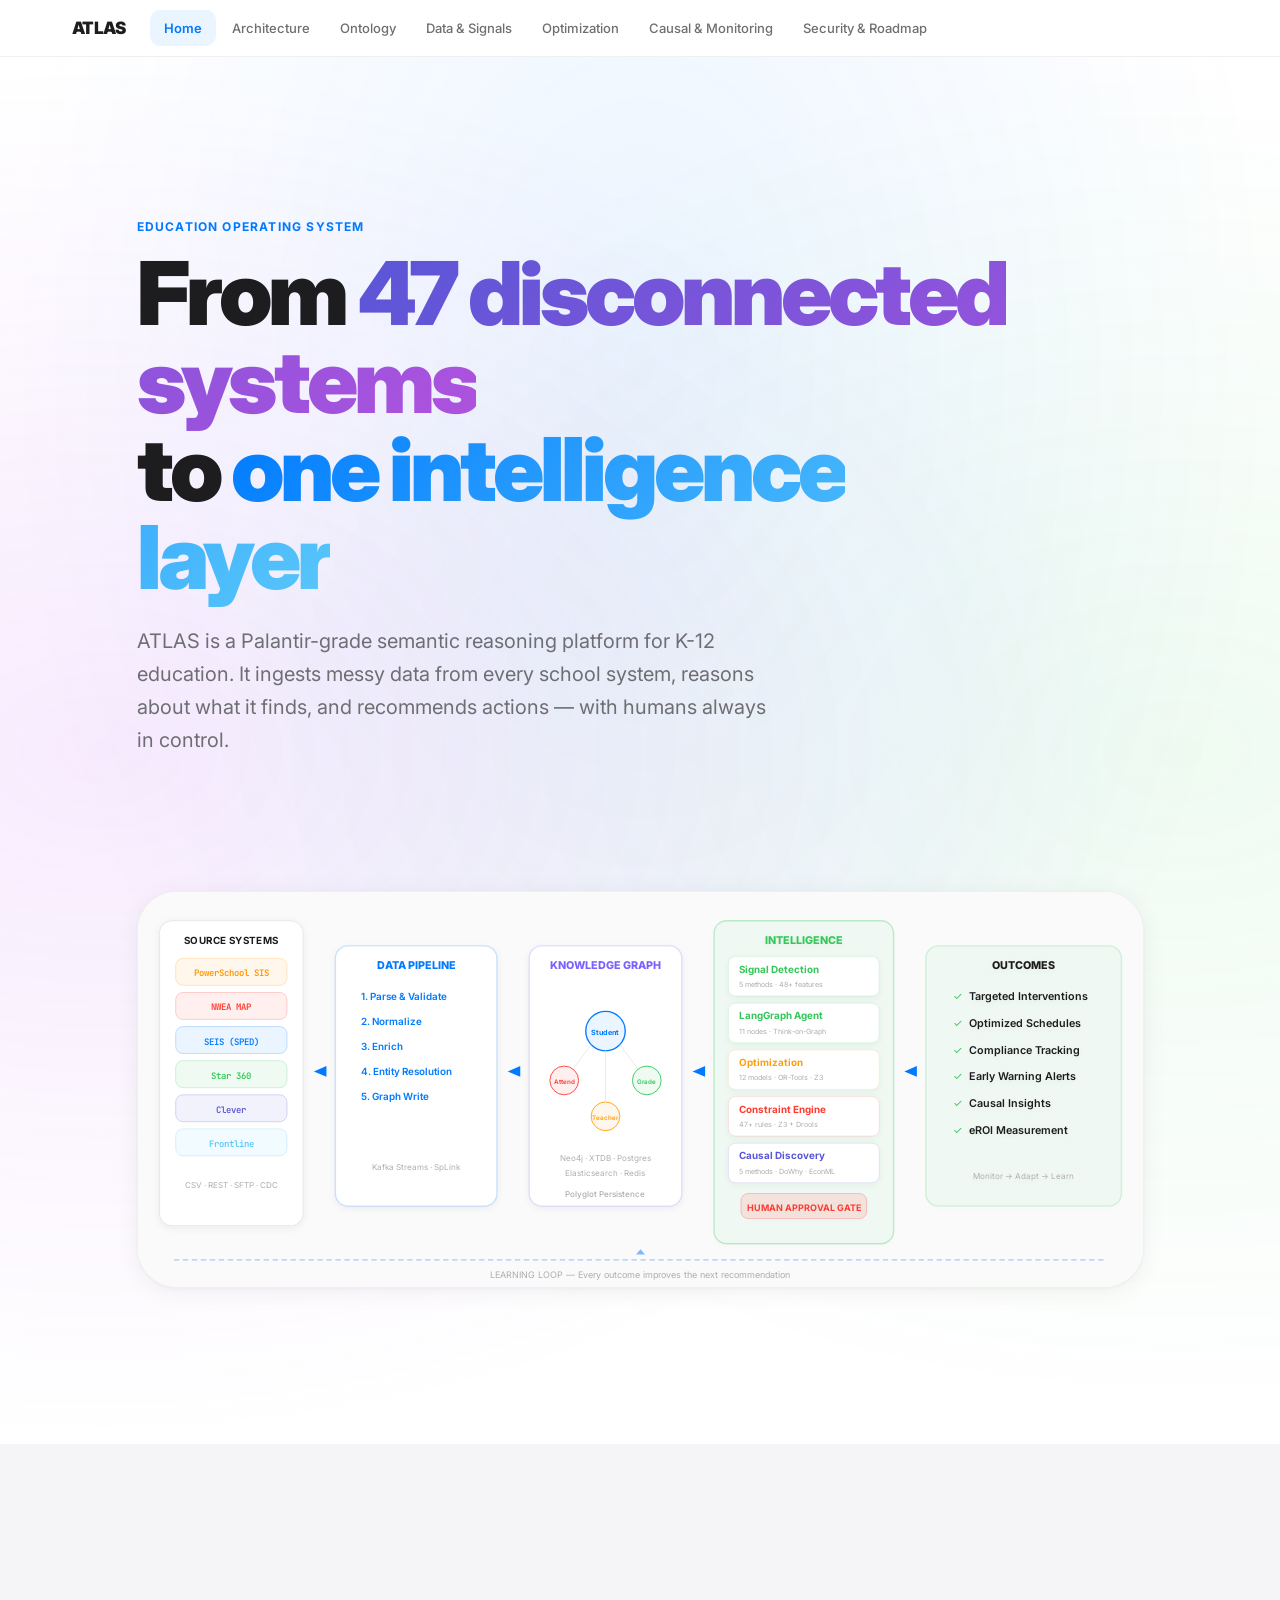
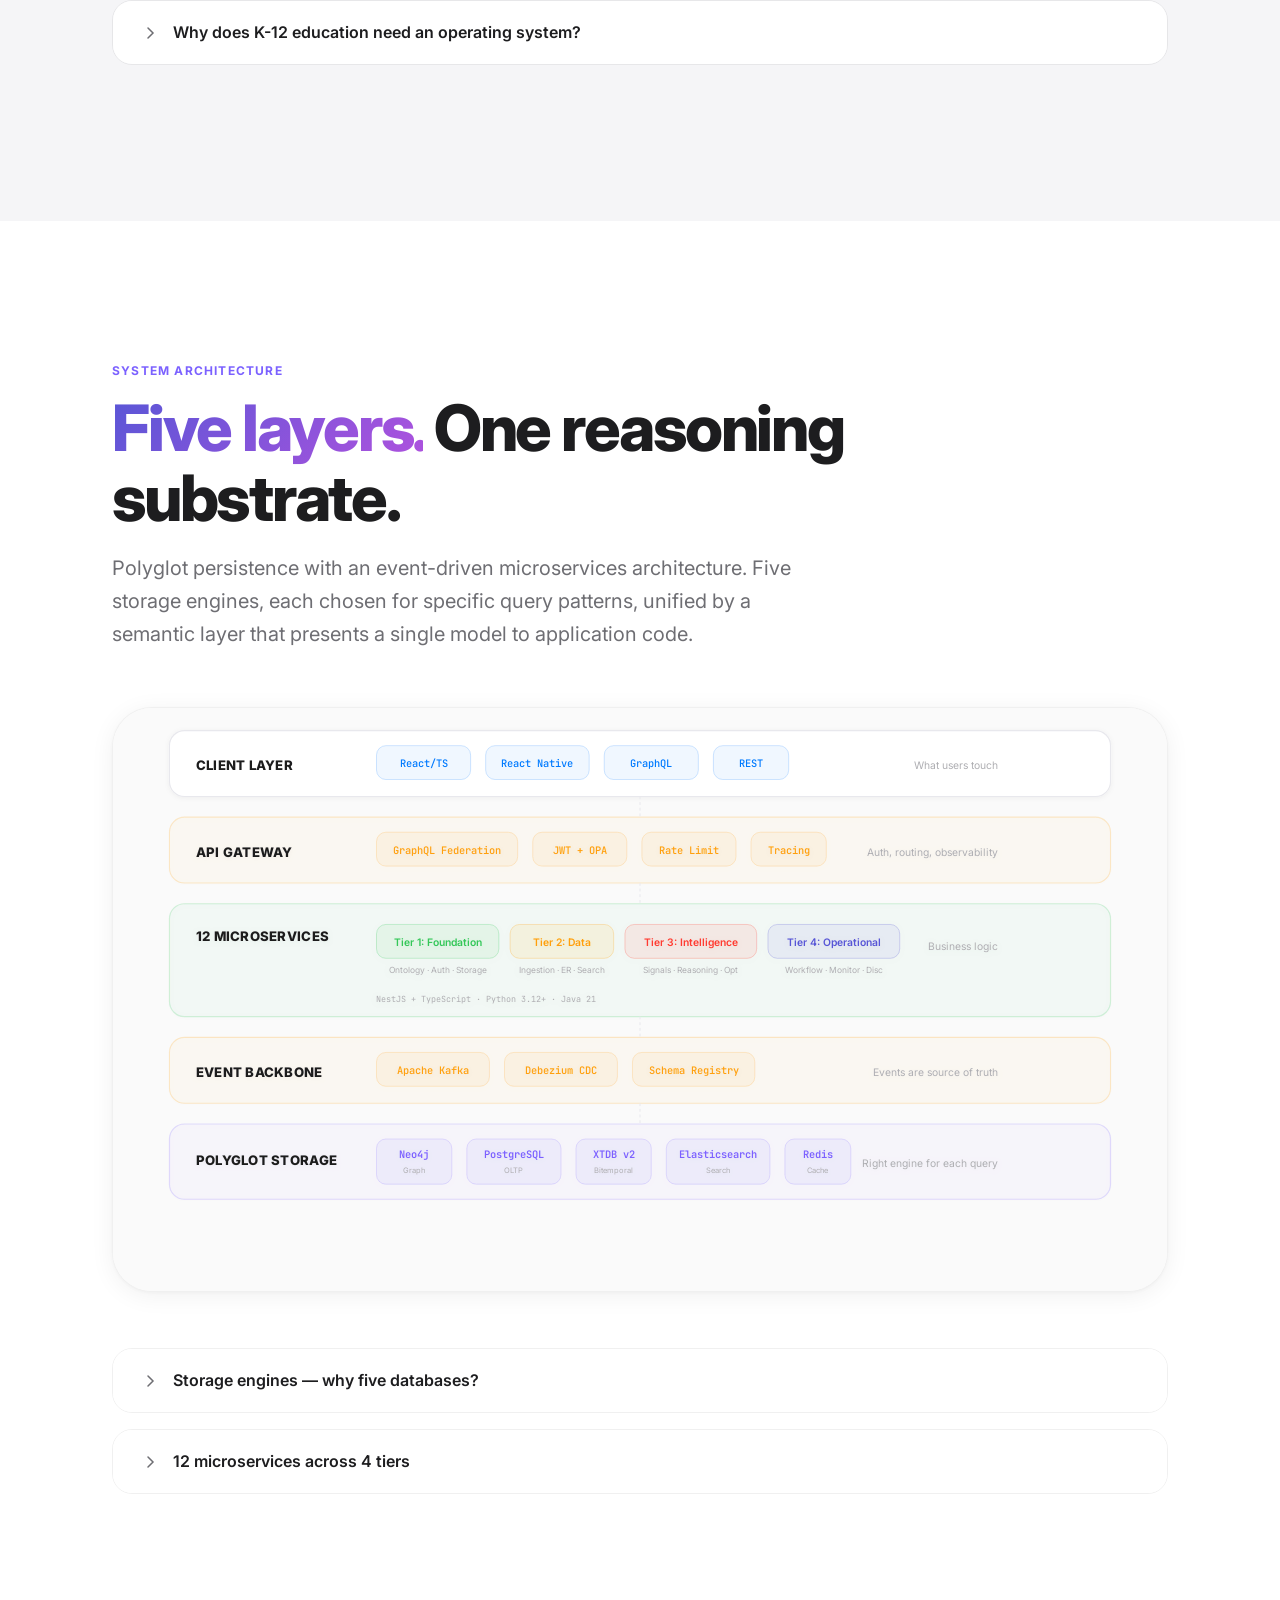
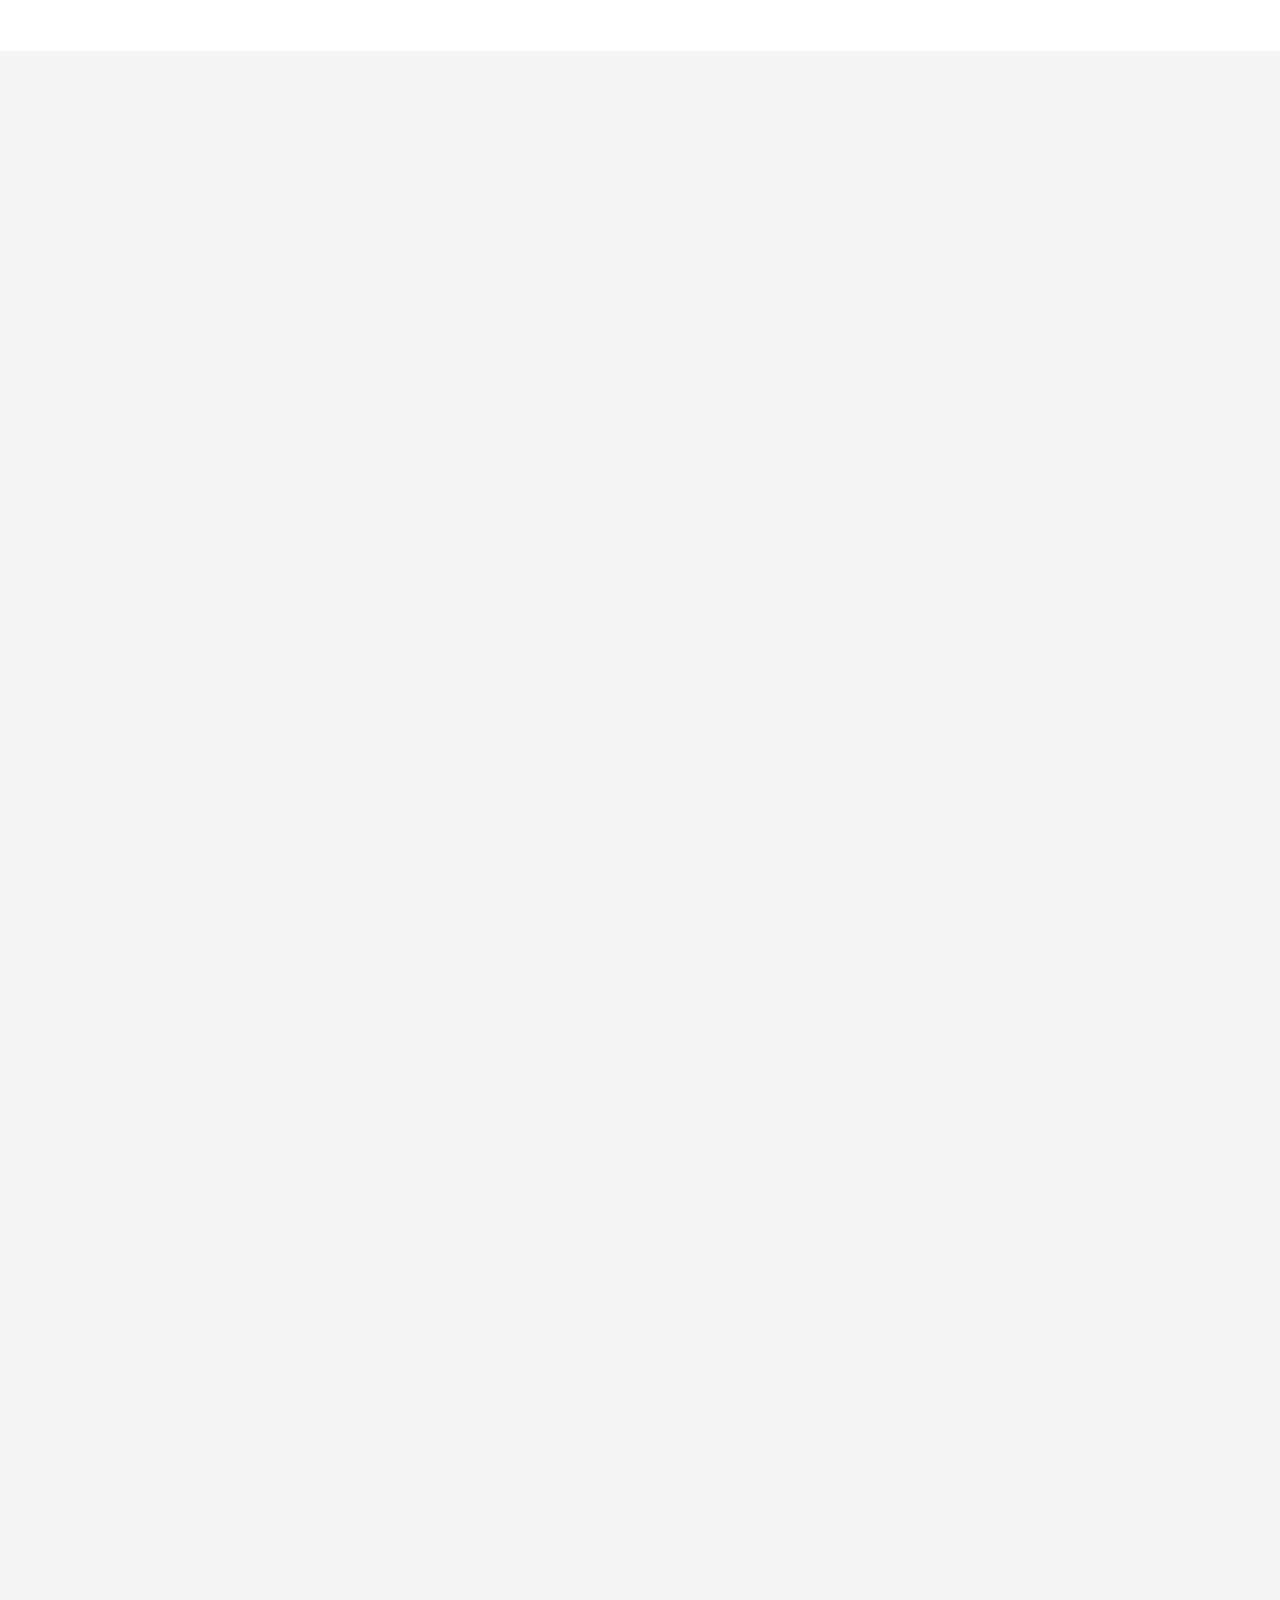
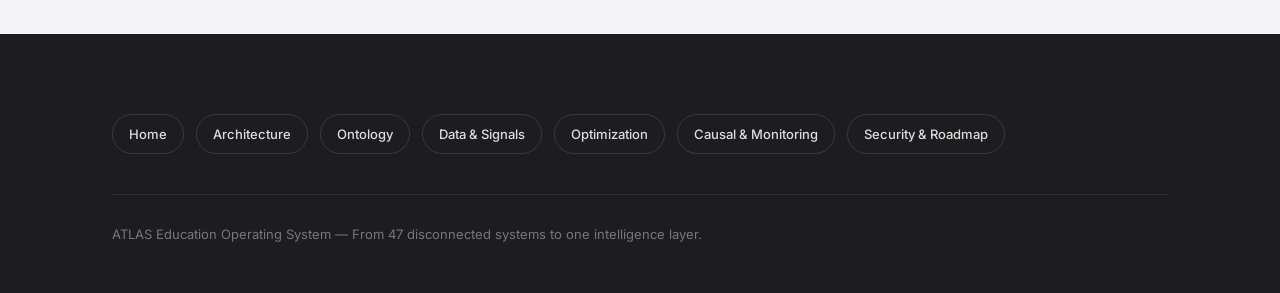
==== commit b8c450df: "Rebuild landing page to match reference design - Light hero with gradient headline "From 47 disconne" ====
--- a/index.html
+++ b/index.html
@@ -3,15 +3,15 @@
 <head>
 <meta charset="UTF-8">
 <meta name="viewport" content="width=device-width, initial-scale=1.0">
-<title>ATLAS — See Every Student. Miss Nothing.</title>
-<meta name="description" content="ATLAS unifies 47+ disconnected school systems into one intelligent platform, giving educators a complete picture of every student and evidence-backed recommendations.">
+<title>ATLAS — Education Operating System</title>
+<meta name="description" content="ATLAS is a Palantir-grade semantic reasoning platform for K-12 education. It ingests messy data from every school system, reasons about what it finds, and recommends actions — with humans always in control.">
 <link rel="stylesheet" href="atlas-design-system.css">
 </head>
 <body>
 <a href="#main" class="skip-link">Skip to main content</a>
 <div id="progress" style="width:0%"></div>
 
-<!-- ═══════════════════════════════════ NAVIGATION ═══════════════════════════════════ -->
+<!-- ═══════════════════════════ NAVIGATION ═══════════════════════════ -->
 <nav>
 <div class="nav-inner">
   <a href="index.html" class="nav-logo">ATLAS</a>
@@ -28,448 +28,408 @@
 </div>
 </nav>
 
-<!-- ═══════════════════════════════════ HERO ═══════════════════════════════════ -->
+<!-- ═══════════════════════════ HERO ═══════════════════════════ -->
 <main id="main">
-<section class="hero hero-dark" id="hero">
+<section class="hero" id="hero">
 <div class="hero-bg" style="background:
-  radial-gradient(ellipse at 30% 40%, rgba(0,122,255,.2) 0%, transparent 50%),
-  radial-gradient(ellipse at 70% 60%, rgba(123,97,255,.15) 0%, transparent 50%),
-  radial-gradient(ellipse at 50% 80%, rgba(52,199,89,.08) 0%, transparent 40%);">
-</div>
-<div class="con" style="text-align:center">
-  <div class="hero-badge reveal">Education Operating System</div>
-  <h1 class="hero-title reveal reveal-d1" style="max-width:none;margin-left:auto;margin-right:auto">
-    See every student.<br>
-    <span class="grad-multi">Miss nothing.</span>
+  radial-gradient(ellipse at 20% 50%, rgba(191,90,242,.12) 0%, transparent 50%),
+  radial-gradient(ellipse at 50% 30%, rgba(0,122,255,.08) 0%, transparent 50%),
+  radial-gradient(ellipse at 80% 50%, rgba(52,199,89,.08) 0%, transparent 50%);"></div>
+<div class="con">
+  <p class="sec-label reveal" style="color:var(--blue)">Education Operating System</p>
+  <h1 class="hero-title reveal reveal-d1" style="max-width:900px">
+    From <span class="grad-purple">47 disconnected systems</span><br>
+    to <span class="grad-blue">one intelligence layer</span>
   </h1>
-  <p class="hero-sub reveal reveal-d2" style="max-width:620px;margin-left:auto;margin-right:auto">
-    Schools use dozens of disconnected systems. Student data lives in silos. ATLAS connects it all &mdash; so every educator can see the full picture and act before problems become crises.
+  <p class="hero-sub reveal reveal-d2" style="max-width:640px">
+    ATLAS is a Palantir-grade semantic reasoning platform for K-12 education. It ingests messy data from every school system, reasons about what it finds, and recommends actions &mdash; with humans always in control.
   </p>
-  <div class="hero-actions reveal reveal-d3" style="justify-content:center">
-    <a href="#how" class="cta-btn cta-primary">See how it works</a>
-    <a href="#explore" class="cta-btn cta-secondary">Explore the blueprint</a>
-  </div>
-
-  <!-- Hero Illustration — Animated student data constellation -->
-  <div class="hero-illustration reveal reveal-d4">
-    <svg viewBox="0 0 1120 400" xmlns="http://www.w3.org/2000/svg">
-      <defs>
-        <filter id="glow"><feGaussianBlur stdDeviation="4" result="blur"/><feMerge><feMergeNode in="blur"/><feMergeNode in="SourceGraphic"/></feMerge></filter>
-        <linearGradient id="grad-flow" x1="0%" y1="0%" x2="100%" y2="0%">
-          <stop offset="0%" stop-color="#5AC8FA"/>
-          <stop offset="50%" stop-color="#BF5AF2"/>
-          <stop offset="100%" stop-color="#30D158"/>
-        </linearGradient>
-        <linearGradient id="grad-ring" x1="0%" y1="0%" x2="100%" y2="100%">
-          <stop offset="0%" stop-color="#5AC8FA" stop-opacity=".4"/>
-          <stop offset="100%" stop-color="#BF5AF2" stop-opacity=".15"/>
-        </linearGradient>
-      </defs>
-      <rect width="1120" height="400" fill="#0A0A0A" rx="20"/>
-
-      <!-- Central Student Node -->
-      <g filter="url(#glow)">
-        <circle cx="560" cy="190" r="56" fill="rgba(0,122,255,.12)" stroke="#5AC8FA" stroke-width="2"/>
-        <text x="560" y="178" text-anchor="middle" font-size="36">&#127891;</text>
-        <text x="560" y="206" text-anchor="middle" font-family="Inter" font-size="13" font-weight="800" fill="#5AC8FA">Student</text>
-      </g>
-
-      <!-- Pulsing rings -->
-      <circle cx="560" cy="190" r="78" fill="none" stroke="url(#grad-ring)" stroke-width="1.5">
-        <animate attributeName="r" values="78;92;78" dur="3.5s" repeatCount="indefinite"/>
-        <animate attributeName="opacity" values=".35;.08;.35" dur="3.5s" repeatCount="indefinite"/>
-      </circle>
-      <circle cx="560" cy="190" r="100" fill="none" stroke="url(#grad-ring)" stroke-width="1">
-        <animate attributeName="r" values="100;118;100" dur="4s" begin=".5s" repeatCount="indefinite"/>
-        <animate attributeName="opacity" values=".18;.03;.18" dur="4s" begin=".5s" repeatCount="indefinite"/>
-      </circle>
-
-      <!-- Data source nodes -->
-      <!-- Grades (top-left) -->
-      <line x1="300" y1="90" x2="510" y2="162" stroke="#5AC8FA" stroke-width="1" stroke-dasharray="5,4" opacity=".25">
-        <animate attributeName="opacity" values=".12;.4;.12" dur="3s" repeatCount="indefinite"/>
-      </line>
-      <g class="svg-fade stagger-1">
-        <rect x="185" y="60" width="170" height="56" rx="16" fill="rgba(255,255,255,.05)" stroke="rgba(90,200,250,.4)" stroke-width="1.2"/>
-        <text x="235" y="84" font-family="Inter" font-size="11" font-weight="700" fill="#5AC8FA">&#128218;</text>
-        <text x="252" y="84" font-family="Inter" font-size="12" font-weight="700" fill="#5AC8FA">Grades &amp; GPA</text>
-        <text x="252" y="103" font-family="Inter" font-size="10" fill="rgba(255,255,255,.35)">PowerSchool &middot; Infinite Campus</text>
-      </g>
-
-      <!-- Assessments (top-right) -->
-      <line x1="820" y1="90" x2="610" y2="162" stroke="#BF5AF2" stroke-width="1" stroke-dasharray="5,4" opacity=".25">
-        <animate attributeName="opacity" values=".12;.4;.12" dur="3s" begin=".5s" repeatCount="indefinite"/>
-      </line>
-      <g class="svg-fade stagger-2">
-        <rect x="765" y="60" width="170" height="56" rx="16" fill="rgba(255,255,255,.05)" stroke="rgba(191,90,242,.4)" stroke-width="1.2"/>
-        <text x="815" y="84" font-family="Inter" font-size="11" font-weight="700" fill="#BF5AF2">&#128202;</text>
-        <text x="832" y="84" font-family="Inter" font-size="12" font-weight="700" fill="#BF5AF2">Assessments</text>
-        <text x="832" y="103" font-family="Inter" font-size="10" fill="rgba(255,255,255,.35)">NWEA MAP &middot; DIBELS &middot; SAT</text>
-      </g>
-
-      <!-- Attendance (left) -->
-      <line x1="195" y1="210" x2="504" y2="190" stroke="#30D158" stroke-width="1" stroke-dasharray="5,4" opacity=".25">
-        <animate attributeName="opacity" values=".12;.4;.12" dur="3s" begin="1s" repeatCount="indefinite"/>
-      </line>
-      <g class="svg-fade stagger-3">
-        <rect x="25" y="182" width="170" height="56" rx="16" fill="rgba(255,255,255,.05)" stroke="rgba(48,209,88,.4)" stroke-width="1.2"/>
-        <text x="75" y="206" font-family="Inter" font-size="11" font-weight="700" fill="#30D158">&#128197;</text>
-        <text x="92" y="206" font-family="Inter" font-size="12" font-weight="700" fill="#30D158">Attendance</text>
-        <text x="92" y="225" font-family="Inter" font-size="10" fill="rgba(255,255,255,.35)">Daily &middot; Tardies &middot; Patterns</text>
-      </g>
-
-      <!-- Special Ed (right) -->
-      <line x1="925" y1="210" x2="616" y2="190" stroke="#FFD60A" stroke-width="1" stroke-dasharray="5,4" opacity=".25">
-        <animate attributeName="opacity" values=".12;.4;.12" dur="3s" begin="1.5s" repeatCount="indefinite"/>
-      </line>
-      <g class="svg-fade stagger-4">
-        <rect x="925" y="182" width="170" height="56" rx="16" fill="rgba(255,255,255,.05)" stroke="rgba(255,214,10,.4)" stroke-width="1.2"/>
-        <text x="975" y="206" font-family="Inter" font-size="11" font-weight="700" fill="#FFD60A">&#128221;</text>
-        <text x="992" y="206" font-family="Inter" font-size="12" font-weight="700" fill="#FFD60A">IEP / 504</text>
-        <text x="992" y="225" font-family="Inter" font-size="10" fill="rgba(255,255,255,.35)">Goals &middot; Services &middot; Progress</text>
-      </g>
-
-      <!-- Behavior (bottom-left) -->
-      <line x1="300" y1="320" x2="525" y2="225" stroke="#FF453A" stroke-width="1" stroke-dasharray="5,4" opacity=".25">
-        <animate attributeName="opacity" values=".12;.4;.12" dur="3s" begin="2s" repeatCount="indefinite"/>
-      </line>
-      <g class="svg-fade stagger-5">
-        <rect x="185" y="293" width="170" height="56" rx="16" fill="rgba(255,255,255,.05)" stroke="rgba(255,69,58,.4)" stroke-width="1.2"/>
-        <text x="235" y="317" font-family="Inter" font-size="11" font-weight="700" fill="#FF453A">&#128276;</text>
-        <text x="252" y="317" font-family="Inter" font-size="12" font-weight="700" fill="#FF453A">Behavior</text>
-        <text x="252" y="336" font-family="Inter" font-size="10" fill="rgba(255,255,255,.35)">Referrals &middot; PBIS &middot; MTSS</text>
-      </g>
-
-      <!-- Scheduling (bottom-right) -->
-      <line x1="820" y1="320" x2="595" y2="225" stroke="#64D2FF" stroke-width="1" stroke-dasharray="5,4" opacity=".25">
-        <animate attributeName="opacity" values=".12;.4;.12" dur="3s" begin="2.5s" repeatCount="indefinite"/>
-      </line>
-      <g class="svg-fade stagger-6">
-        <rect x="765" y="293" width="170" height="56" rx="16" fill="rgba(255,255,255,.05)" stroke="rgba(100,210,255,.4)" stroke-width="1.2"/>
-        <text x="815" y="317" font-family="Inter" font-size="11" font-weight="700" fill="#64D2FF">&#128338;</text>
-        <text x="832" y="317" font-family="Inter" font-size="12" font-weight="700" fill="#64D2FF">Schedules</text>
-        <text x="832" y="336" font-family="Inter" font-size="10" fill="rgba(255,255,255,.35)">Classes &middot; Buses &middot; Staff</text>
-      </g>
-
-      <!-- Bottom label -->
-      <text x="560" y="385" text-anchor="middle" font-family="Inter" font-size="12" font-weight="600" fill="rgba(255,255,255,.3)">47+ data systems &#8594; 1 unified student profile &#8594; actionable insights</text>
-    </svg>
-  </div>
-</div>
-</section>
-
-<!-- ═══════════════════════════════════ THE PROBLEM ═══════════════════════════════════ -->
-<section class="section-alt" id="problem">
-<div class="con">
-  <div class="text-center">
-    <p class="sec-label reveal" style="color:var(--red)">The Problem</p>
-    <h2 class="sec-title reveal" style="max-width:800px;margin-left:auto;margin-right:auto">Student data is everywhere.<br><span class="grad-red">The full picture is nowhere.</span></h2>
-    <p class="sec-sub mx-auto reveal" style="text-align:center">The average school district runs 47+ separate software systems. A student&rsquo;s grades live in one place, attendance in another, behavior in a third, and special education records in a fourth. No one &mdash; not teachers, counselors, or principals &mdash; can see the complete story of any single student.</p>
-  </div>
-
-  <div class="problem-grid reveal">
-    <div class="problem-side problem-before">
-      <h3>&#10060; Without ATLAS</h3>
-      <div class="problem-item">
-        <div class="problem-icon" style="background:rgba(255,59,48,.1)">&#128466;</div>
-        <div>
-          <strong>Teachers toggle between 8+ apps daily</strong>
-          <p>Checking grades in one system, attendance in another, IEP goals in a third. Critical context gets lost in the shuffle.</p>
-        </div>
-      </div>
-      <div class="problem-item">
-        <div class="problem-icon" style="background:rgba(255,59,48,.1)">&#128683;</div>
-        <div>
-          <strong>Warning signs go unnoticed for months</strong>
-          <p>A student&rsquo;s grades dip, attendance drops, and behavior referrals spike &mdash; all in the same two weeks. But no one connects the dots because the data lives in different systems.</p>
-        </div>
-      </div>
-      <div class="problem-item" style="margin-bottom:0">
-        <div class="problem-icon" style="background:rgba(255,59,48,.1)">&#128176;</div>
-        <div>
-          <strong>Resources allocated by gut feel</strong>
-          <p>Which interventions actually work? Which tutoring programs produce results? Without unified data, districts spend millions on programs they can&rsquo;t measure.</p>
-        </div>
-      </div>
-    </div>
-    <div class="problem-side problem-after">
-      <h3>&#9989; With ATLAS</h3>
-      <div class="problem-item">
-        <div class="problem-icon" style="background:rgba(52,199,89,.1)">&#128279;</div>
-        <div>
-          <strong>One complete profile for every student</strong>
-          <p>Grades, attendance, behavior, assessments, IEPs, and services &mdash; all linked together in a single view. Open it up and see everything that matters.</p>
-        </div>
-      </div>
-      <div class="problem-item">
-        <div class="problem-icon" style="background:rgba(52,199,89,.1)">&#9889;</div>
-        <div>
-          <strong>Early warnings, weeks before anyone would notice</strong>
-          <p>ATLAS continuously monitors every student across every data source. When a trajectory changes, the system alerts the right person &mdash; with context and suggested next steps.</p>
-        </div>
-      </div>
-      <div class="problem-item" style="margin-bottom:0">
-        <div class="problem-icon" style="background:rgba(52,199,89,.1)">&#127919;</div>
-        <div>
-          <strong>Evidence-backed decisions with measured ROI</strong>
-          <p>Know which interventions work, for which students, and why. Allocate budgets, staff, and programs based on actual outcomes &mdash; not assumptions.</p>
-        </div>
-      </div>
-    </div>
-  </div>
-</div>
-</section>
-
-<!-- ═══════════════════════════════════ HOW IT WORKS ═══════════════════════════════════ -->
-<section class="section-dark" id="how">
-<div class="con text-center">
-  <p class="sec-label reveal">How It Works</p>
-  <h2 class="sec-title reveal" style="max-width:800px;margin-left:auto;margin-right:auto">From scattered data to<br><span class="grad-multi">clear action.</span></h2>
-  <p class="sec-sub mx-auto reveal" style="text-align:center">ATLAS works in the background, automatically. No manual data entry. No spreadsheets. No busywork. Here&rsquo;s what happens:</p>
-</div>
-<div class="con">
-  <div class="flow-steps reveal" style="max-width:1000px;margin-left:auto;margin-right:auto">
-    <div class="flow-step">
-      <div class="flow-icon" style="background:rgba(90,200,250,.12);font-size:28px">&#128229;</div>
-      <div>
-        <h4>Connect</h4>
-        <p>ATLAS securely connects to every system your district already uses &mdash; SIS, LMS, assessment platforms, IEP software, PBIS tools &mdash; and pulls data in real time.</p>
-      </div>
-      <span class="flow-arrow">&rarr;</span>
-    </div>
-    <div class="flow-step">
-      <div class="flow-icon" style="background:rgba(191,90,242,.12);font-size:28px">&#129504;</div>
-      <div>
-        <h4>Understand</h4>
-        <p>The system matches records across platforms, resolves duplicate identities, and builds a unified knowledge graph &mdash; a complete, connected picture of every student, teacher, course, and intervention.</p>
-      </div>
-      <span class="flow-arrow">&rarr;</span>
-    </div>
-    <div class="flow-step">
-      <div class="flow-icon" style="background:rgba(48,209,88,.12);font-size:28px">&#128161;</div>
-      <div>
-        <h4>Alert &amp; Recommend</h4>
-        <p>When a student&rsquo;s trajectory changes, ATLAS detects it early and alerts the right educator &mdash; with root cause analysis and specific, evidence-ranked recommendations. Humans always make the final call.</p>
-      </div>
-    </div>
-  </div>
-</div>
-</section>
-
-<!-- ═══════════════════════════════════ A REAL EXAMPLE ═══════════════════════════════════ -->
-<section id="example">
-<div class="con">
-  <div class="text-center">
-    <p class="sec-label reveal" style="color:var(--blue)">What This Looks Like</p>
-    <h2 class="sec-title reveal" style="max-width:800px;margin-left:auto;margin-right:auto">The kind of moment<br><span class="grad-blue">ATLAS is built for.</span></h2>
-  </div>
-
-  <div class="dia dia-hero reveal" style="margin-top:56px">
-    <svg viewBox="0 0 1120 480" xmlns="http://www.w3.org/2000/svg">
+
+  <!-- Stat badges -->
+  <div class="pills reveal reveal-d3">
+    <span class="mp" style="color:#007AFF;border:1.5px solid rgba(0,122,255,.25)">5 Storage Engines</span>
+    <span class="mp" style="color:#FF3B30;border:1.5px solid rgba(255,59,48,.25)">12 Microservices</span>
+    <span class="mp" style="color:#34C759;border:1.5px solid rgba(52,199,89,.25)">9 Operational Domains</span>
+    <span class="mp" style="color:#FF9F0A;border:1.5px solid rgba(255,159,10,.25)">12 Optimization Models</span>
+    <span class="mp" style="color:#FF3B30;border:1.5px solid rgba(255,59,48,.25)">48+ Learner Features</span>
+    <span class="mp" style="color:#007AFF;border:1.5px solid rgba(0,122,255,.25)">5 Causal Methods</span>
+  </div>
+
+  <!-- System Architecture Flow Diagram -->
+  <div class="dia dia-hero reveal reveal-d4" style="margin-top:56px">
+    <svg viewBox="0 0 1120 440" xmlns="http://www.w3.org/2000/svg">
       <defs>
         <filter id="ds"><feDropShadow dx="0" dy="2" stdDeviation="4" flood-opacity=".06"/></filter>
       </defs>
-      <rect width="1120" height="480" fill="#FAFAFA" rx="0"/>
-
-      <!-- Timeline header -->
-      <text x="560" y="36" text-anchor="middle" font-family="Inter" font-size="13" font-weight="700" fill="#AEAEB2" letter-spacing=".06em">WHAT ATLAS DETECTS THAT HUMANS MISS</text>
-
-      <!-- Week labels -->
-      <text x="160" y="72" text-anchor="middle" font-family="Inter" font-size="11" font-weight="600" fill="#AEAEB2">WEEK 1</text>
-      <text x="380" y="72" text-anchor="middle" font-family="Inter" font-size="11" font-weight="600" fill="#AEAEB2">WEEK 2</text>
-      <text x="600" y="72" text-anchor="middle" font-family="Inter" font-size="11" font-weight="600" fill="#FF453A">WEEK 3 &mdash; ATLAS ALERT</text>
-      <text x="850" y="72" text-anchor="middle" font-family="Inter" font-size="11" font-weight="600" fill="#AEAEB2">WEEK 6</text>
-
-      <!-- Timeline line -->
-      <line x1="60" y1="86" x2="1060" y2="86" stroke="#E8E8ED" stroke-width="2"/>
-      <circle cx="160" cy="86" r="5" fill="#E8E8ED"/>
-      <circle cx="380" cy="86" r="5" fill="#E8E8ED"/>
-      <circle cx="600" cy="86" r="7" fill="#FF453A"/>
-      <circle cx="850" cy="86" r="5" fill="#E8E8ED"/>
-
-      <!-- Week 1: Grades dip -->
-      <g class="svg-fade stagger-1" filter="url(#ds)">
-        <rect x="60" y="108" width="200" height="100" rx="16" fill="#FFF" stroke="#5AC8FA" stroke-width="1.2"/>
-        <text x="80" y="133" font-family="Inter" font-size="11" font-weight="700" fill="#5AC8FA">&#128202; Grades</text>
-        <text x="80" y="153" font-family="Inter" font-size="12" font-weight="600" fill="#1D1D1F">Math grade drops B+ &#8594; C</text>
-        <text x="80" y="172" font-family="Inter" font-size="11" fill="#AEAEB2">Missed 2 homework assignments</text>
-        <text x="80" y="195" font-family="Inter" font-size="10" font-weight="600" fill="#AEAEB2">&#128064; Noticed by: Nobody</text>
-      </g>
-
-      <!-- Week 2: Attendance dip -->
-      <g class="svg-fade stagger-2" filter="url(#ds)">
-        <rect x="280" y="108" width="200" height="100" rx="16" fill="#FFF" stroke="#30D158" stroke-width="1.2"/>
-        <text x="300" y="133" font-family="Inter" font-size="11" font-weight="700" fill="#30D158">&#128197; Attendance</text>
-        <text x="300" y="153" font-family="Inter" font-size="12" font-weight="600" fill="#1D1D1F">3 tardies in 5 days</text>
-        <text x="300" y="172" font-family="Inter" font-size="11" fill="#AEAEB2">1 unexcused absence</text>
-        <text x="300" y="195" font-family="Inter" font-size="10" font-weight="600" fill="#AEAEB2">&#128064; Noticed by: Nobody</text>
-      </g>
-
-      <!-- Week 3: ATLAS Alert -->
-      <g class="svg-fade stagger-3" filter="url(#ds)">
-        <rect x="500" y="108" width="200" height="155" rx="16" fill="#FFF" stroke="#FF453A" stroke-width="2"/>
-        <rect x="500" y="108" width="200" height="36" rx="16" fill="#FF453A" style="clip-path:inset(0 0 50% 0)"/>
-        <rect x="500" y="108" width="200" height="36" rx="0" fill="#FF453A"/>
-        <rect x="500" y="128" width="200" height="16" rx="0" fill="#FF453A"/>
-        <text x="600" y="131" text-anchor="middle" font-family="Inter" font-size="11" font-weight="700" fill="#FFF">&#9888; ATLAS EARLY WARNING</text>
-        <text x="520" y="163" font-family="Inter" font-size="11" font-weight="700" fill="#FF453A">Cross-system pattern detected:</text>
-        <text x="520" y="182" font-family="Inter" font-size="11" fill="#1D1D1F">Grade decline + attendance drop</text>
-        <text x="520" y="198" font-family="Inter" font-size="11" fill="#1D1D1F">+ new behavior referral</text>
-        <text x="520" y="218" font-family="Inter" font-size="10" font-weight="700" fill="#007AFF">&#128073; Recommended: Counselor check-in</text>
-        <text x="520" y="250" font-family="Inter" font-size="10" font-weight="600" fill="#34C759">&#9989; Sent to: Ms. Rodriguez, Counselor</text>
-      </g>
-
-      <!-- Week 6: Without ATLAS vs With -->
-      <g class="svg-fade stagger-4" filter="url(#ds)">
-        <rect x="750" y="108" width="200" height="80" rx="16" fill="rgba(255,59,48,.06)" stroke="rgba(255,59,48,.2)" stroke-width="1"/>
-        <text x="770" y="130" font-family="Inter" font-size="10" font-weight="700" fill="#FF453A">WITHOUT ATLAS</text>
-        <text x="770" y="148" font-family="Inter" font-size="11" fill="#6E6E73">Student now failing 2 classes.</text>
-        <text x="770" y="166" font-family="Inter" font-size="11" fill="#6E6E73">Referral finally happens week 8.</text>
-      </g>
-      <g class="svg-fade stagger-5" filter="url(#ds)">
-        <rect x="750" y="200" width="200" height="80" rx="16" fill="rgba(52,199,89,.06)" stroke="rgba(52,199,89,.2)" stroke-width="1"/>
-        <text x="770" y="222" font-family="Inter" font-size="10" font-weight="700" fill="#34C759">WITH ATLAS</text>
-        <text x="770" y="240" font-family="Inter" font-size="11" fill="#6E6E73">Counselor intervened week 3.</text>
-        <text x="770" y="258" font-family="Inter" font-size="11" fill="#6E6E73">Student back on track by week 5.</text>
-      </g>
-
-      <!-- Bottom insight -->
-      <rect x="160" y="320" width="800" height="120" rx="20" fill="#F0F0F5" stroke="#E8E8ED" stroke-width="1"/>
-      <text x="200" y="352" font-family="Inter" font-size="13" font-weight="800" fill="#1D1D1F">Why this matters</text>
-      <text x="200" y="376" font-family="Inter" font-size="12" fill="#6E6E73">Each signal alone &mdash; one missed assignment, a few tardies &mdash; looks minor. No single system would flag it.</text>
-      <text x="200" y="396" font-family="Inter" font-size="12" fill="#6E6E73">But ATLAS sees <tspan font-weight="700" fill="#1D1D1F">across</tspan> systems. It detects the <tspan font-weight="700" fill="#1D1D1F">pattern</tspan>, identifies the <tspan font-weight="700" fill="#1D1D1F">trajectory change</tspan>,</text>
-      <text x="200" y="416" font-family="Inter" font-size="12" fill="#6E6E73">and recommends action <tspan font-weight="700" fill="#FF453A">3&ndash;5 weeks earlier</tspan> than traditional threshold-based alerts.</text>
+      <rect width="1120" height="440" fill="#FAFAFA" rx="0"/>
+
+      <!-- SOURCE SYSTEMS -->
+      <g filter="url(#ds)">
+        <rect x="24" y="32" width="160" height="340" rx="14" fill="#FFF" stroke="#E8E8ED" stroke-width="1.2"/>
+        <text x="104" y="58" text-anchor="middle" font-family="Inter" font-size="11" font-weight="700" fill="#1D1D1F" letter-spacing=".04em">SOURCE SYSTEMS</text>
+        <rect x="42" y="74" width="124" height="30" rx="8" fill="rgba(255,149,0,.08)" stroke="rgba(255,149,0,.25)" stroke-width="1"/>
+        <text x="104" y="94" text-anchor="middle" font-family="JetBrains Mono" font-size="10" font-weight="600" fill="#FF9500">PowerSchool SIS</text>
+        <rect x="42" y="112" width="124" height="30" rx="8" fill="rgba(255,59,48,.08)" stroke="rgba(255,59,48,.25)" stroke-width="1"/>
+        <text x="104" y="132" text-anchor="middle" font-family="JetBrains Mono" font-size="10" font-weight="600" fill="#FF3B30">NWEA MAP</text>
+        <rect x="42" y="150" width="124" height="30" rx="8" fill="rgba(0,122,255,.08)" stroke="rgba(0,122,255,.25)" stroke-width="1"/>
+        <text x="104" y="170" text-anchor="middle" font-family="JetBrains Mono" font-size="10" font-weight="600" fill="#007AFF">SEIS (SPED)</text>
+        <rect x="42" y="188" width="124" height="30" rx="8" fill="rgba(52,199,89,.08)" stroke="rgba(52,199,89,.25)" stroke-width="1"/>
+        <text x="104" y="208" text-anchor="middle" font-family="JetBrains Mono" font-size="10" font-weight="600" fill="#34C759">Star 360</text>
+        <rect x="42" y="226" width="124" height="30" rx="8" fill="rgba(88,86,214,.08)" stroke="rgba(88,86,214,.25)" stroke-width="1"/>
+        <text x="104" y="246" text-anchor="middle" font-family="JetBrains Mono" font-size="10" font-weight="600" fill="#5856D6">Clever</text>
+        <rect x="42" y="264" width="124" height="30" rx="8" fill="rgba(90,200,250,.08)" stroke="rgba(90,200,250,.25)" stroke-width="1"/>
+        <text x="104" y="284" text-anchor="middle" font-family="JetBrains Mono" font-size="10" font-weight="600" fill="#5AC8FA">Frontline</text>
+        <text x="104" y="330" text-anchor="middle" font-family="Inter" font-size="9" fill="#AEAEB2">CSV &middot; REST &middot; SFTP &middot; CDC</text>
+      </g>
+
+      <!-- Arrow 1 -->
+      <polygon points="196,200 210,194 210,206" fill="#007AFF"/>
+
+      <!-- DATA PIPELINE -->
+      <g filter="url(#ds)">
+        <rect x="220" y="60" width="180" height="290" rx="14" fill="#FFF" stroke="rgba(0,122,255,.2)" stroke-width="1.5"/>
+        <text x="310" y="86" text-anchor="middle" font-family="Inter" font-size="12" font-weight="800" fill="#007AFF">DATA PIPELINE</text>
+        <text x="248" y="120" font-family="Inter" font-size="11" font-weight="600" fill="#007AFF">1. Parse &amp; Validate</text>
+        <text x="248" y="148" font-family="Inter" font-size="11" font-weight="600" fill="#007AFF">2. Normalize</text>
+        <text x="248" y="176" font-family="Inter" font-size="11" font-weight="600" fill="#007AFF">3. Enrich</text>
+        <text x="248" y="204" font-family="Inter" font-size="11" font-weight="600" fill="#007AFF">4. Entity Resolution</text>
+        <text x="248" y="232" font-family="Inter" font-size="11" font-weight="600" fill="#007AFF">5. Graph Write</text>
+        <text x="310" y="310" text-anchor="middle" font-family="Inter" font-size="9" fill="#AEAEB2">Kafka Streams &middot; SpLink</text>
+      </g>
+
+      <!-- Arrow 2 -->
+      <polygon points="412,200 426,194 426,206" fill="#007AFF"/>
+
+      <!-- KNOWLEDGE GRAPH -->
+      <g filter="url(#ds)">
+        <rect x="436" y="60" width="170" height="290" rx="14" fill="#FFF" stroke="rgba(123,97,255,.2)" stroke-width="1.5"/>
+        <text x="521" y="86" text-anchor="middle" font-family="Inter" font-size="12" font-weight="800" fill="#7B61FF">KNOWLEDGE GRAPH</text>
+        <!-- Graph visualization -->
+        <circle cx="521" cy="155" r="22" fill="rgba(0,122,255,.08)" stroke="#007AFF" stroke-width="1.5"/>
+        <text x="521" y="159" text-anchor="middle" font-family="Inter" font-size="8" font-weight="700" fill="#007AFF">Student</text>
+        <circle cx="475" cy="210" r="16" fill="rgba(255,59,48,.08)" stroke="#FF3B30" stroke-width="1"/>
+        <text x="475" y="214" text-anchor="middle" font-family="Inter" font-size="7" font-weight="600" fill="#FF3B30">Attend</text>
+        <circle cx="567" cy="210" r="16" fill="rgba(52,199,89,.08)" stroke="#34C759" stroke-width="1"/>
+        <text x="567" y="214" text-anchor="middle" font-family="Inter" font-size="7" font-weight="600" fill="#34C759">Grade</text>
+        <circle cx="521" cy="250" r="16" fill="rgba(255,159,10,.08)" stroke="#FF9F0A" stroke-width="1"/>
+        <text x="521" y="254" text-anchor="middle" font-family="Inter" font-size="7" font-weight="600" fill="#FF9F0A">Teacher</text>
+        <line x1="505" y1="170" x2="485" y2="197" stroke="#E8E8ED" stroke-width="1"/>
+        <line x1="537" y1="170" x2="557" y2="197" stroke="#E8E8ED" stroke-width="1"/>
+        <line x1="521" y1="177" x2="521" y2="234" stroke="#E8E8ED" stroke-width="1"/>
+        <text x="521" y="300" text-anchor="middle" font-family="Inter" font-size="9" fill="#AEAEB2">Neo4j &middot; XTDB &middot; Postgres</text>
+        <text x="521" y="316" text-anchor="middle" font-family="Inter" font-size="9" fill="#AEAEB2">Elasticsearch &middot; Redis</text>
+        <text x="521" y="340" text-anchor="middle" font-family="Inter" font-size="9" font-weight="500" fill="#AEAEB2">Polyglot Persistence</text>
+      </g>
+
+      <!-- Arrow 3 -->
+      <polygon points="618,200 632,194 632,206" fill="#007AFF"/>
+
+      <!-- INTELLIGENCE -->
+      <g filter="url(#ds)">
+        <rect x="642" y="32" width="200" height="360" rx="14" fill="rgba(52,199,89,.04)" stroke="rgba(52,199,89,.3)" stroke-width="1.5"/>
+        <text x="742" y="58" text-anchor="middle" font-family="Inter" font-size="12" font-weight="800" fill="#34C759">INTELLIGENCE</text>
+        <!-- Items -->
+        <rect x="658" y="72" width="168" height="44" rx="8" fill="#FFF" stroke="rgba(52,199,89,.15)" stroke-width="1"/>
+        <text x="670" y="90" font-family="Inter" font-size="11" font-weight="700" fill="#34C759">Signal Detection</text>
+        <text x="670" y="106" font-family="Inter" font-size="8" fill="#AEAEB2">5 methods &middot; 48+ features</text>
+
+        <rect x="658" y="124" width="168" height="44" rx="8" fill="#FFF" stroke="rgba(52,199,89,.15)" stroke-width="1"/>
+        <text x="670" y="142" font-family="Inter" font-size="11" font-weight="700" fill="#34C759">LangGraph Agent</text>
+        <text x="670" y="158" font-family="Inter" font-size="8" fill="#AEAEB2">11 nodes &middot; Think-on-Graph</text>
+
+        <rect x="658" y="176" width="168" height="44" rx="8" fill="#FFF" stroke="rgba(255,159,10,.15)" stroke-width="1"/>
+        <text x="670" y="194" font-family="Inter" font-size="11" font-weight="700" fill="#FF9F0A">Optimization</text>
+        <text x="670" y="210" font-family="Inter" font-size="8" fill="#AEAEB2">12 models &middot; OR-Tools &middot; Z3</text>
+
+        <rect x="658" y="228" width="168" height="44" rx="8" fill="#FFF" stroke="rgba(255,59,48,.15)" stroke-width="1"/>
+        <text x="670" y="246" font-family="Inter" font-size="11" font-weight="700" fill="#FF3B30">Constraint Engine</text>
+        <text x="670" y="262" font-family="Inter" font-size="8" fill="#AEAEB2">47+ rules &middot; Z3 + Drools</text>
+
+        <rect x="658" y="280" width="168" height="44" rx="8" fill="#FFF" stroke="rgba(88,86,214,.15)" stroke-width="1"/>
+        <text x="670" y="298" font-family="Inter" font-size="11" font-weight="700" fill="#5856D6">Causal Discovery</text>
+        <text x="670" y="314" font-family="Inter" font-size="8" fill="#AEAEB2">5 methods &middot; DoWhy &middot; EconML</text>
+
+        <!-- Human Approval Gate -->
+        <rect x="672" y="336" width="140" height="28" rx="8" fill="rgba(255,59,48,.1)" stroke="rgba(255,59,48,.3)" stroke-width="1"/>
+        <text x="742" y="355" text-anchor="middle" font-family="Inter" font-size="10" font-weight="700" fill="#FF3B30">HUMAN APPROVAL GATE</text>
+      </g>
+
+      <!-- Arrow 4 -->
+      <polygon points="854,200 868,194 868,206" fill="#007AFF"/>
+
+      <!-- OUTCOMES -->
+      <g filter="url(#ds)">
+        <rect x="878" y="60" width="218" height="290" rx="14" fill="rgba(52,199,89,.04)" stroke="rgba(52,199,89,.2)" stroke-width="1.5"/>
+        <text x="987" y="86" text-anchor="middle" font-family="Inter" font-size="12" font-weight="800" fill="#1D1D1F">OUTCOMES</text>
+        <text x="908" y="120" font-family="Inter" font-size="12" fill="#34C759">&#10003;</text>
+        <text x="926" y="120" font-family="Inter" font-size="12" font-weight="600" fill="#1D1D1F">Targeted Interventions</text>
+        <text x="908" y="150" font-family="Inter" font-size="12" fill="#34C759">&#10003;</text>
+        <text x="926" y="150" font-family="Inter" font-size="12" font-weight="600" fill="#1D1D1F">Optimized Schedules</text>
+        <text x="908" y="180" font-family="Inter" font-size="12" fill="#34C759">&#10003;</text>
+        <text x="926" y="180" font-family="Inter" font-size="12" font-weight="600" fill="#1D1D1F">Compliance Tracking</text>
+        <text x="908" y="210" font-family="Inter" font-size="12" fill="#34C759">&#10003;</text>
+        <text x="926" y="210" font-family="Inter" font-size="12" font-weight="600" fill="#1D1D1F">Early Warning Alerts</text>
+        <text x="908" y="240" font-family="Inter" font-size="12" fill="#34C759">&#10003;</text>
+        <text x="926" y="240" font-family="Inter" font-size="12" font-weight="600" fill="#1D1D1F">Causal Insights</text>
+        <text x="908" y="270" font-family="Inter" font-size="12" fill="#34C759">&#10003;</text>
+        <text x="926" y="270" font-family="Inter" font-size="12" font-weight="600" fill="#1D1D1F">eROI Measurement</text>
+        <text x="987" y="320" text-anchor="middle" font-family="Inter" font-size="9" fill="#AEAEB2">Monitor &rarr; Adapt &rarr; Learn</text>
+      </g>
+
+      <!-- LEARNING LOOP -->
+      <line x1="40" y1="410" x2="1080" y2="410" stroke="#007AFF" stroke-width="1.5" stroke-dasharray="6,4" opacity=".35"/>
+      <polygon points="555,404 560,398 565,404" fill="#007AFF" opacity=".5"/>
+      <text x="560" y="430" text-anchor="middle" font-family="Inter" font-size="10" fill="#AEAEB2">LEARNING LOOP &mdash; Every outcome improves the next recommendation</text>
     </svg>
   </div>
 </div>
 </section>
 
-<!-- ═══════════════════════════════════ THE ENGINE ═══════════════════════════════════ -->
-<section class="section-dark" id="engine">
+<!-- ═══════════════════════════ WHY AN OPERATING SYSTEM ═══════════════════════════ -->
+<section class="section-alt" id="why">
 <div class="con">
-  <div class="text-center">
-    <p class="sec-label reveal">Under the Hood</p>
-    <h2 class="sec-title reveal" style="max-width:800px;margin-left:auto;margin-right:auto">Not a dashboard.<br><span class="grad-multi">A reasoning engine.</span></h2>
-    <p class="sec-sub mx-auto reveal" style="text-align:center">Most education tools just display data. ATLAS connects, reasons, optimizes, and explains &mdash; using the same AI and operations research techniques that power logistics at FedEx and scheduling at airlines.</p>
-  </div>
-
-  <div class="g3 reveal" style="margin-top:64px">
-    <div class="card" style="text-align:center">
-      <div class="card-icon" style="background:rgba(90,200,250,.12);margin:0 auto 20px;font-size:28px">&#128279;</div>
-      <h3>Knowledge Graph</h3>
-      <p>Every student, teacher, course, assessment, intervention, and outcome &mdash; linked together in a single connected data model with 200+ entity types across 9 domains.</p>
+  <details class="deep reveal">
+    <summary>Why does K-12 education need an operating system?</summary>
+    <div class="deep-body">
+      <p>A typical school district operates <strong>47 disconnected software systems</strong> &mdash; one for student information, another for assessments, another for special education, another for scheduling, another for behavior tracking, another for bus routing. Data lives in silos. A counselor wondering &ldquo;Is this student at risk?&rdquo; must manually check 6 different systems.</p>
+      <p>The consequences are real: IEP service minutes go undelivered because the scheduling system doesn&rsquo;t know about the SPED system&rsquo;s requirements. A student&rsquo;s reading intervention isn&rsquo;t working, but nobody notices for months because the progress monitoring data doesn&rsquo;t connect to the intervention assignment system. A bus route change causes a student to arrive late to math &mdash; their fractions scores decline, but no system connects the cause to the effect.</p>
+      <p>ATLAS solves this by creating a <strong>unified knowledge graph</strong> that connects everything: every student, teacher, course, assessment, intervention, schedule, bus route, and IEP obligation. Then it reasons about those connections using the same algorithmic approaches that transformed logistics, finance, and healthcare.</p>
+      <div class="co" style="background:rgba(0,122,255,.05);border-color:#007AFF;margin-top:24px">
+        <strong>Five architectural principles:</strong> (1) The ontology is the API &mdash; no direct database queries. (2) Events are the source of truth &mdash; current state is a materialized view. (3) Security is structural &mdash; access control on every graph traversal. (4) Intelligence is layered &mdash; deterministic algorithms first, ML/LLM augments. (5) Human authority is absolute &mdash; the system proposes, humans decide.
+      </div>
     </div>
-    <div class="card" style="text-align:center">
-      <div class="card-icon" style="background:rgba(191,90,242,.12);margin:0 auto 20px;font-size:28px">&#129504;</div>
-      <h3>Causal Reasoning</h3>
-      <p>ATLAS doesn&rsquo;t just find correlations. It uses 5 causal inference methods to determine <em>why</em> a student is struggling &mdash; and what will actually help.</p>
-    </div>
-    <div class="card" style="text-align:center">
-      <div class="card-icon" style="background:rgba(48,209,88,.12);margin:0 auto 20px;font-size:28px">&#127919;</div>
-      <h3>Optimization Engine</h3>
-      <p>12 mathematical models optimize scheduling, bus routes, staffing, budgets, and intervention matching &mdash; with measured ROI for every recommendation.</p>
-    </div>
-  </div>
+  </details>
 </div>
 </section>
 
-<!-- ═══════════════════════════════════ WHO IT'S FOR ═══════════════════════════════════ -->
-<section id="who">
+<!-- ═══════════════════════════ SYSTEM ARCHITECTURE ═══════════════════════════ -->
+<section id="architecture">
 <div class="con">
-  <div class="text-center">
-    <p class="sec-label reveal" style="color:var(--purple)">Built For Everyone</p>
-    <h2 class="sec-title reveal">One platform.<br><span class="grad-purple">Every role.</span></h2>
-    <p class="sec-sub mx-auto reveal" style="text-align:center">Whether you&rsquo;re in a classroom, a counselor&rsquo;s office, or a board meeting &mdash; ATLAS gives you exactly the view you need.</p>
-  </div>
-
-  <div class="g2 reveal" style="margin-top:56px">
-    <div class="persona-card blue">
-      <span class="persona-emoji">&#128105;&#8205;&#127979;</span>
-      <h3>Teachers</h3>
-      <p>See every student&rsquo;s full picture in one place. Get early warnings when someone starts struggling, with specific next steps &mdash; not just a red flag.</p>
+  <p class="sec-label reveal" style="color:var(--purple)">System Architecture</p>
+  <h2 class="sec-title reveal" style="max-width:900px">
+    <span class="grad-purple">Five layers.</span> <span style="color:var(--tx)">One reasoning substrate.</span>
+  </h2>
+  <p class="sec-sub reveal" style="max-width:700px">
+    Polyglot persistence with an event-driven microservices architecture. Five storage engines, each chosen for specific query patterns, unified by a semantic layer that presents a single model to application code.
+  </p>
+
+  <!-- Architecture Layers Diagram -->
+  <div class="dia dia-hero reveal" style="margin-top:40px">
+    <svg viewBox="0 0 1120 620" xmlns="http://www.w3.org/2000/svg">
+      <defs>
+        <filter id="ds2"><feDropShadow dx="0" dy="1" stdDeviation="3" flood-opacity=".05"/></filter>
+      </defs>
+      <rect width="1120" height="620" fill="#FAFAFA" rx="0"/>
+
+      <!-- CLIENT LAYER -->
+      <g filter="url(#ds2)">
+        <rect x="60" y="24" width="1000" height="70" rx="16" fill="#FFF" stroke="#E8E8ED" stroke-width="1.2"/>
+        <text x="88" y="66" font-family="Inter" font-size="14" font-weight="800" fill="#1D1D1F" letter-spacing=".02em">CLIENT LAYER</text>
+        <rect x="280" y="40" width="100" height="36" rx="10" fill="rgba(0,122,255,.06)" stroke="rgba(0,122,255,.2)" stroke-width="1"/>
+        <text x="330" y="63" text-anchor="middle" font-family="JetBrains Mono" font-size="11" font-weight="500" fill="#007AFF">React/TS</text>
+        <rect x="396" y="40" width="110" height="36" rx="10" fill="rgba(0,122,255,.06)" stroke="rgba(0,122,255,.2)" stroke-width="1"/>
+        <text x="451" y="63" text-anchor="middle" font-family="JetBrains Mono" font-size="11" font-weight="500" fill="#007AFF">React Native</text>
+        <rect x="522" y="40" width="100" height="36" rx="10" fill="rgba(0,122,255,.06)" stroke="rgba(0,122,255,.2)" stroke-width="1"/>
+        <text x="572" y="63" text-anchor="middle" font-family="JetBrains Mono" font-size="11" font-weight="500" fill="#007AFF">GraphQL</text>
+        <rect x="638" y="40" width="80" height="36" rx="10" fill="rgba(0,122,255,.06)" stroke="rgba(0,122,255,.2)" stroke-width="1"/>
+        <text x="678" y="63" text-anchor="middle" font-family="JetBrains Mono" font-size="11" font-weight="500" fill="#007AFF">REST</text>
+        <text x="940" y="65" text-anchor="end" font-family="Inter" font-size="11" fill="#AEAEB2">What users touch</text>
+      </g>
+
+      <!-- API GATEWAY -->
+      <g filter="url(#ds2)">
+        <rect x="60" y="116" width="1000" height="70" rx="16" fill="rgba(255,159,10,.03)" stroke="rgba(255,159,10,.2)" stroke-width="1.2"/>
+        <text x="88" y="158" font-family="Inter" font-size="14" font-weight="800" fill="#1D1D1F" letter-spacing=".02em">API GATEWAY</text>
+        <rect x="280" y="132" width="150" height="36" rx="10" fill="rgba(255,159,10,.06)" stroke="rgba(255,159,10,.2)" stroke-width="1"/>
+        <text x="355" y="155" text-anchor="middle" font-family="JetBrains Mono" font-size="11" font-weight="500" fill="#FF9F0A">GraphQL Federation</text>
+        <rect x="446" y="132" width="100" height="36" rx="10" fill="rgba(255,159,10,.06)" stroke="rgba(255,159,10,.2)" stroke-width="1"/>
+        <text x="496" y="155" text-anchor="middle" font-family="JetBrains Mono" font-size="11" font-weight="500" fill="#FF9F0A">JWT + OPA</text>
+        <rect x="562" y="132" width="100" height="36" rx="10" fill="rgba(255,159,10,.06)" stroke="rgba(255,159,10,.2)" stroke-width="1"/>
+        <text x="612" y="155" text-anchor="middle" font-family="JetBrains Mono" font-size="11" font-weight="500" fill="#FF9F0A">Rate Limit</text>
+        <rect x="678" y="132" width="80" height="36" rx="10" fill="rgba(255,159,10,.06)" stroke="rgba(255,159,10,.2)" stroke-width="1"/>
+        <text x="718" y="155" text-anchor="middle" font-family="JetBrains Mono" font-size="11" font-weight="500" fill="#FF9F0A">Tracing</text>
+        <text x="940" y="157" text-anchor="end" font-family="Inter" font-size="11" fill="#AEAEB2">Auth, routing, observability</text>
+      </g>
+
+      <!-- 12 MICROSERVICES -->
+      <g filter="url(#ds2)">
+        <rect x="60" y="208" width="1000" height="120" rx="16" fill="rgba(52,199,89,.03)" stroke="rgba(52,199,89,.2)" stroke-width="1.2"/>
+        <text x="88" y="248" font-family="Inter" font-size="14" font-weight="800" fill="#1D1D1F" letter-spacing=".02em">12 MICROSERVICES</text>
+        <!-- Tier pills -->
+        <rect x="280" y="230" width="130" height="36" rx="10" fill="rgba(52,199,89,.08)" stroke="rgba(52,199,89,.25)" stroke-width="1"/>
+        <text x="345" y="253" text-anchor="middle" font-family="Inter" font-size="11" font-weight="600" fill="#34C759">Tier 1: Foundation</text>
+        <rect x="422" y="230" width="110" height="36" rx="10" fill="rgba(255,159,10,.08)" stroke="rgba(255,159,10,.25)" stroke-width="1"/>
+        <text x="477" y="253" text-anchor="middle" font-family="Inter" font-size="11" font-weight="600" fill="#FF9F0A">Tier 2: Data</text>
+        <rect x="544" y="230" width="140" height="36" rx="10" fill="rgba(255,59,48,.08)" stroke="rgba(255,59,48,.25)" stroke-width="1"/>
+        <text x="614" y="253" text-anchor="middle" font-family="Inter" font-size="11" font-weight="600" fill="#FF3B30">Tier 3: Intelligence</text>
+        <rect x="696" y="230" width="140" height="36" rx="10" fill="rgba(88,86,214,.08)" stroke="rgba(88,86,214,.25)" stroke-width="1"/>
+        <text x="766" y="253" text-anchor="middle" font-family="Inter" font-size="11" font-weight="600" fill="#5856D6">Tier 4: Operational</text>
+        <!-- Sub-labels -->
+        <text x="345" y="282" text-anchor="middle" font-family="Inter" font-size="9" fill="#AEAEB2">Ontology &middot; Auth &middot; Storage</text>
+        <text x="477" y="282" text-anchor="middle" font-family="Inter" font-size="9" fill="#AEAEB2">Ingestion &middot; ER &middot; Search</text>
+        <text x="614" y="282" text-anchor="middle" font-family="Inter" font-size="9" fill="#AEAEB2">Signals &middot; Reasoning &middot; Opt</text>
+        <text x="766" y="282" text-anchor="middle" font-family="Inter" font-size="9" fill="#AEAEB2">Workflow &middot; Monitor &middot; Disc</text>
+        <text x="940" y="257" text-anchor="end" font-family="Inter" font-size="11" fill="#AEAEB2">Business logic</text>
+        <text x="280" y="312" font-family="JetBrains Mono" font-size="9" fill="#AEAEB2">NestJS + TypeScript &middot; Python 3.12+ &middot; Java 21</text>
+      </g>
+
+      <!-- EVENT BACKBONE -->
+      <g filter="url(#ds2)">
+        <rect x="60" y="350" width="1000" height="70" rx="16" fill="rgba(255,159,10,.03)" stroke="rgba(255,159,10,.2)" stroke-width="1.2"/>
+        <text x="88" y="392" font-family="Inter" font-size="14" font-weight="800" fill="#1D1D1F" letter-spacing=".02em">EVENT BACKBONE</text>
+        <rect x="280" y="366" width="120" height="36" rx="10" fill="rgba(255,159,10,.06)" stroke="rgba(255,159,10,.2)" stroke-width="1"/>
+        <text x="340" y="389" text-anchor="middle" font-family="JetBrains Mono" font-size="11" font-weight="500" fill="#FF9F0A">Apache Kafka</text>
+        <rect x="416" y="366" width="120" height="36" rx="10" fill="rgba(255,159,10,.06)" stroke="rgba(255,159,10,.2)" stroke-width="1"/>
+        <text x="476" y="389" text-anchor="middle" font-family="JetBrains Mono" font-size="11" font-weight="500" fill="#FF9F0A">Debezium CDC</text>
+        <rect x="552" y="366" width="130" height="36" rx="10" fill="rgba(255,159,10,.06)" stroke="rgba(255,159,10,.2)" stroke-width="1"/>
+        <text x="617" y="389" text-anchor="middle" font-family="JetBrains Mono" font-size="11" font-weight="500" fill="#FF9F0A">Schema Registry</text>
+        <text x="940" y="391" text-anchor="end" font-family="Inter" font-size="11" fill="#AEAEB2">Events are source of truth</text>
+      </g>
+
+      <!-- POLYGLOT STORAGE -->
+      <g filter="url(#ds2)">
+        <rect x="60" y="442" width="1000" height="80" rx="16" fill="rgba(123,97,255,.03)" stroke="rgba(123,97,255,.2)" stroke-width="1.2"/>
+        <text x="88" y="486" font-family="Inter" font-size="14" font-weight="800" fill="#1D1D1F" letter-spacing=".02em">POLYGLOT STORAGE</text>
+        <!-- DB pills -->
+        <rect x="280" y="458" width="80" height="48" rx="10" fill="rgba(123,97,255,.06)" stroke="rgba(123,97,255,.2)" stroke-width="1"/>
+        <text x="320" y="478" text-anchor="middle" font-family="JetBrains Mono" font-size="11" font-weight="600" fill="#7B61FF">Neo4j</text>
+        <text x="320" y="494" text-anchor="middle" font-family="Inter" font-size="8" fill="#AEAEB2">Graph</text>
+        <rect x="376" y="458" width="100" height="48" rx="10" fill="rgba(123,97,255,.06)" stroke="rgba(123,97,255,.2)" stroke-width="1"/>
+        <text x="426" y="478" text-anchor="middle" font-family="JetBrains Mono" font-size="11" font-weight="600" fill="#7B61FF">PostgreSQL</text>
+        <text x="426" y="494" text-anchor="middle" font-family="Inter" font-size="8" fill="#AEAEB2">OLTP</text>
+        <rect x="492" y="458" width="80" height="48" rx="10" fill="rgba(123,97,255,.06)" stroke="rgba(123,97,255,.2)" stroke-width="1"/>
+        <text x="532" y="478" text-anchor="middle" font-family="JetBrains Mono" font-size="11" font-weight="600" fill="#7B61FF">XTDB v2</text>
+        <text x="532" y="494" text-anchor="middle" font-family="Inter" font-size="8" fill="#AEAEB2">Bitemporal</text>
+        <rect x="588" y="458" width="110" height="48" rx="10" fill="rgba(123,97,255,.06)" stroke="rgba(123,97,255,.2)" stroke-width="1"/>
+        <text x="643" y="478" text-anchor="middle" font-family="JetBrains Mono" font-size="11" font-weight="600" fill="#7B61FF">Elasticsearch</text>
+        <text x="643" y="494" text-anchor="middle" font-family="Inter" font-size="8" fill="#AEAEB2">Search</text>
+        <rect x="714" y="458" width="70" height="48" rx="10" fill="rgba(123,97,255,.06)" stroke="rgba(123,97,255,.2)" stroke-width="1"/>
+        <text x="749" y="478" text-anchor="middle" font-family="JetBrains Mono" font-size="11" font-weight="600" fill="#7B61FF">Redis</text>
+        <text x="749" y="494" text-anchor="middle" font-family="Inter" font-size="8" fill="#AEAEB2">Cache</text>
+        <text x="940" y="488" text-anchor="end" font-family="Inter" font-size="11" fill="#AEAEB2">Right engine for each query</text>
+      </g>
+
+      <!-- Connecting dashes between layers -->
+      <line x1="560" y1="94" x2="560" y2="116" stroke="#E8E8ED" stroke-width="1" stroke-dasharray="3,3"/>
+      <line x1="560" y1="186" x2="560" y2="208" stroke="#E8E8ED" stroke-width="1" stroke-dasharray="3,3"/>
+      <line x1="560" y1="328" x2="560" y2="350" stroke="#E8E8ED" stroke-width="1" stroke-dasharray="3,3"/>
+      <line x1="560" y1="420" x2="560" y2="442" stroke="#E8E8ED" stroke-width="1" stroke-dasharray="3,3"/>
+    </svg>
+  </div>
+
+  <!-- Storage Engines Accordion -->
+  <details class="deep reveal" style="margin-top:32px">
+    <summary>Storage engines &mdash; why five databases?</summary>
+    <div class="deep-body">
+      <p>No single database handles graph traversal, full-text search, bitemporal queries, OLTP transactions, and sub-millisecond caching equally well. ATLAS picks the best tool for each job:</p>
+      <table class="tbl">
+        <thead>
+          <tr><th>Engine</th><th>Role</th><th>Why This One</th></tr>
+        </thead>
+        <tbody>
+          <tr>
+            <td><strong>Neo4j Enterprise 5.x</strong></td>
+            <td>Graph store &mdash; relationships, 6+ hop traversals, GDS algorithms</td>
+            <td>Index-free adjacency gives 10-50ms for multi-hop queries. Composite Databases for per-district sharding. 65+ GDS algorithms (Leiden, PageRank, FastRP embeddings).</td>
+          </tr>
+          <tr>
+            <td><strong>PostgreSQL 16.x</strong></td>
+            <td>Transactional OLTP &mdash; accounts, config, constraint registry</td>
+            <td>ACID guarantees. Row-Level Security for tenant isolation. JSONB for flexible schema. SQL:2011 temporal tables.</td>
+          </tr>
+          <tr>
+            <td><strong>XTDB v2</strong></td>
+            <td>Bitemporal compliance &mdash; point-in-time reconstruction, audit</td>
+            <td>Native bitemporality (valid-time + system-time) on ALL tables. Postgres wire protocol. Hot/cold storage via S3.</td>
+          </tr>
+          <tr>
+            <td><strong>Elasticsearch 8.x</strong></td>
+            <td>Search &mdash; full-text, faceted filtering, autocomplete</td>
+            <td>Sub-50ms full-text search. Nested object queries. Index-per-tenant isolation.</td>
+          </tr>
+          <tr>
+            <td><strong>Redis 7.x</strong></td>
+            <td>Cache &mdash; results, sessions, rate limiting, pub/sub</td>
+            <td>Sub-1ms reads. Pub/sub for event-driven cache invalidation.</td>
+          </tr>
+        </tbody>
+      </table>
     </div>
-    <div class="persona-card purple">
-      <span class="persona-emoji">&#128104;&#8205;&#128188;</span>
-      <h3>Administrators</h3>
-      <p>Optimize scheduling, staffing, and budgets with mathematical models. See district-wide patterns and allocate resources based on measured impact, not guesswork.</p>
+  </details>
+
+  <!-- 12 Microservices Accordion -->
+  <details class="deep reveal">
+    <summary>12 microservices across 4 tiers</summary>
+    <div class="deep-body">
+      <h4>Tier 1: Foundation (build first)</h4>
+      <div style="display:flex;flex-direction:column;gap:16px;margin:12px 0 28px">
+        <div style="display:flex;gap:14px;align-items:center;padding:12px 0;border-bottom:1px solid var(--border)">
+          <div class="card-icon" style="background:rgba(0,122,255,.08);margin:0;width:44px;height:44px;font-size:18px;border-radius:12px;flex-shrink:0">&#128451;</div>
+          <div><strong>Ontology Metadata Service</strong><br><span style="font-size:14px;color:var(--tx2)">Schema registry, entity type definitions, version control. PostgreSQL + Redis.</span></div>
+        </div>
+        <div style="display:flex;gap:14px;align-items:center;padding:12px 0;border-bottom:1px solid var(--border)">
+          <div class="card-icon" style="background:rgba(255,159,10,.08);margin:0;width:44px;height:44px;font-size:18px;border-radius:12px;flex-shrink:0">&#128274;</div>
+          <div><strong>Auth &amp; Security Service</strong><br><span style="font-size:14px;color:var(--tx2)">Authentication (Keycloak/Auth0), authorization (OPA), tenant management. PostgreSQL.</span></div>
+        </div>
+        <div style="display:flex;gap:14px;align-items:center;padding:12px 0;border-bottom:1px solid var(--border)">
+          <div class="card-icon" style="background:rgba(123,97,255,.08);margin:0;width:44px;height:44px;font-size:18px;border-radius:12px;flex-shrink:0">&#128190;</div>
+          <div><strong>Object Storage Service</strong><br><span style="font-size:14px;color:var(--tx2)">CRUD on ontology objects, graph writes, relationship management. Neo4j primary.</span></div>
+        </div>
+      </div>
+
+      <h4>Tier 2: Data (build second)</h4>
+      <div style="display:flex;flex-direction:column;gap:16px;margin:12px 0 28px">
+        <div style="display:flex;gap:14px;align-items:center;padding:12px 0;border-bottom:1px solid var(--border)">
+          <div class="card-icon" style="background:rgba(0,122,255,.08);margin:0;width:44px;height:44px;font-size:18px;border-radius:12px;flex-shrink:0">&#128230;</div>
+          <div><strong>Ingestion Service</strong><br><span style="font-size:14px;color:var(--tx2)">Source system connectors, CDC consumers, batch ETL, raw data landing. Kafka Streams.</span></div>
+        </div>
+        <div style="display:flex;gap:14px;align-items:center;padding:12px 0;border-bottom:1px solid var(--border)">
+          <div class="card-icon" style="background:rgba(52,199,89,.08);margin:0;width:44px;height:44px;font-size:18px;border-radius:12px;flex-shrink:0">&#128279;</div>
+          <div><strong>Entity Resolution Service</strong><br><span style="font-size:14px;color:var(--tx2)">Splink matching pipeline, golden record construction, crossref management. Python + DuckDB.</span></div>
+        </div>
+        <div style="display:flex;gap:14px;align-items:center;padding:12px 0;border-bottom:1px solid var(--border)">
+          <div class="card-icon" style="background:rgba(255,59,48,.08);margin:0;width:44px;height:44px;font-size:18px;border-radius:12px;flex-shrink:0">&#128269;</div>
+          <div><strong>Search Service</strong><br><span style="font-size:14px;color:var(--tx2)">Full-text indexing, faceted filtering, autocomplete. Elasticsearch.</span></div>
+        </div>
+      </div>
+
+      <h4>Tier 3: Intelligence (build third)</h4>
+      <div style="display:flex;flex-direction:column;gap:16px;margin:12px 0 28px">
+        <div style="display:flex;gap:14px;align-items:center;padding:12px 0;border-bottom:1px solid var(--border)">
+          <div class="card-icon" style="background:rgba(88,86,214,.08);margin:0;width:44px;height:44px;font-size:18px;border-radius:12px;flex-shrink:0">&#128200;</div>
+          <div><strong>Signal Detection Service</strong><br><span style="font-size:14px;color:var(--tx2)">Feature engineering, threshold/trend/anomaly/convergent/GNN detection, risk scoring. Python + LightGBM.</span></div>
+        </div>
+        <div style="display:flex;gap:14px;align-items:center;padding:12px 0;border-bottom:1px solid var(--border)">
+          <div class="card-icon" style="background:rgba(255,159,10,.08);margin:0;width:44px;height:44px;font-size:18px;border-radius:12px;flex-shrink:0">&#129504;</div>
+          <div><strong>Reasoning Service</strong><br><span style="font-size:14px;color:var(--tx2)">LLM agent orchestration, Think-on-Graph, Graph-RAG, explanation generation. Python + LangGraph.</span></div>
+        </div>
+        <div style="display:flex;gap:14px;align-items:center;padding:12px 0;border-bottom:1px solid var(--border)">
+          <div class="card-icon" style="background:rgba(255,59,48,.08);margin:0;width:44px;height:44px;font-size:18px;border-radius:12px;flex-shrink:0">&#9881;</div>
+          <div><strong>Constraint &amp; Optimization Service</strong><br><span style="font-size:14px;color:var(--tx2)">Z3 validation, OR-Tools scheduling, Timefold assignment, Drools rules. Python + Java.</span></div>
+        </div>
+      </div>
+
+      <h4>Tier 4: Operational (build last)</h4>
+      <div style="display:flex;flex-direction:column;gap:16px;margin:12px 0 0">
+        <div style="display:flex;gap:14px;align-items:center;padding:12px 0;border-bottom:1px solid var(--border)">
+          <div class="card-icon" style="background:rgba(52,199,89,.08);margin:0;width:44px;height:44px;font-size:18px;border-radius:12px;flex-shrink:0">&#128736;</div>
+          <div><strong>Workflow Service</strong><br><span style="font-size:14px;color:var(--tx2)">Multi-step approval flows, intervention lifecycle, notification dispatch. Temporal.</span></div>
+        </div>
+        <div style="display:flex;gap:14px;align-items:center;padding:12px 0;border-bottom:1px solid var(--border)">
+          <div class="card-icon" style="background:rgba(0,122,255,.08);margin:0;width:44px;height:44px;font-size:18px;border-radius:12px;flex-shrink:0">&#128202;</div>
+          <div><strong>Monitoring &amp; Causal Service</strong><br><span style="font-size:14px;color:var(--tx2)">CUSUM drift detection, causal inference pipeline, outcome tracking. Python + DoWhy.</span></div>
+        </div>
+        <div style="display:flex;gap:14px;align-items:center;padding:12px 0">
+          <div class="card-icon" style="background:rgba(123,97,255,.08);margin:0;width:44px;height:44px;font-size:18px;border-radius:12px;flex-shrink:0">&#128300;</div>
+          <div><strong>Discovery &amp; Reporting Service</strong><br><span style="font-size:14px;color:var(--tx2)">Dashboard generation, eROI calculations, compliance reports. React + D3.</span></div>
+        </div>
+      </div>
     </div>
-    <div class="persona-card green">
-      <span class="persona-emoji">&#128203;</span>
-      <h3>Special Ed Teams</h3>
-      <p>Track IEP goals across systems automatically. Surface students who need re-evaluation. Match students to interventions proven to work for their specific profile.</p>
-    </div>
-    <div class="persona-card amber">
-      <span class="persona-emoji">&#128106;</span>
-      <h3>Board &amp; Community</h3>
-      <p>Transparent ROI for every program and dollar spent. See which interventions actually move outcomes, with causal evidence &mdash; not just correlations.</p>
-    </div>
-  </div>
+  </details>
 </div>
 </section>
 
-<!-- ═══════════════════════════════════ KEY NUMBERS ═══════════════════════════════════ -->
-<section class="section-dark" id="numbers" style="padding:120px 0">
-<div class="con text-center">
-  <h2 class="sec-title reveal" style="margin-bottom:8px">By the numbers.</h2>
-  <p class="sec-sub mx-auto reveal" style="text-align:center;margin-bottom:72px">The scale of what ATLAS connects and optimizes.</p>
-  <div class="stat-row reveal">
-    <div class="stat-item">
-      <div class="stat-num" data-target="47" data-suffix="+" style="color:#5AC8FA">47+</div>
-      <div class="stat-label">Systems Unified</div>
-    </div>
-    <div class="stat-item">
-      <div class="stat-num" data-target="200" data-suffix="+" style="color:#BF5AF2">200+</div>
-      <div class="stat-label">Entity Types</div>
-    </div>
-    <div class="stat-item">
-      <div class="stat-num" data-target="48" data-suffix="+" style="color:#30D158">48+</div>
-      <div class="stat-label">Risk Features Monitored</div>
-    </div>
-    <div class="stat-item">
-      <div class="stat-num" data-target="12" style="color:#FFD60A">12</div>
-      <div class="stat-label">Optimization Models</div>
-    </div>
-    <div class="stat-item">
-      <div class="stat-num" data-target="5" data-prefix="$" data-suffix="M+" style="color:#FF453A">$5M+</div>
-      <div class="stat-label">Projected Annual Savings</div>
-    </div>
-  </div>
-</div>
-</section>
-
-<!-- ═══════════════════════════════════ CORE PRINCIPLES ═══════════════════════════════════ -->
-<section id="principles">
-<div class="con">
-  <div class="text-center">
-    <p class="sec-label reveal" style="color:var(--red)">Trust &amp; Safety</p>
-    <h2 class="sec-title reveal">Three commitments baked into<br><span class="grad-red">the architecture itself.</span></h2>
-    <p class="sec-sub mx-auto reveal" style="text-align:center">Not just policies. These are structural constraints enforced by code.</p>
-  </div>
-
-  <div class="g3 reveal" style="margin-top:56px">
-    <div class="card" style="text-align:center;position:relative;overflow:hidden">
-      <div style="position:absolute;top:0;left:24px;right:24px;height:3px;border-radius:0 0 3px 3px;background:var(--red)"></div>
-      <div class="card-icon" style="background:var(--red-bg);margin:0 auto 20px;font-size:28px">&#128683;</div>
-      <h3>Never Rank Students</h3>
-      <p>ATLAS identifies needs and matches resources. It never produces student rankings or comparison scores. Every child is evaluated against their own trajectory, not their peers.</p>
-    </div>
-    <div class="card" style="text-align:center;position:relative;overflow:hidden">
-      <div style="position:absolute;top:0;left:24px;right:24px;height:3px;border-radius:0 0 3px 3px;background:var(--amber)"></div>
-      <div class="card-icon" style="background:var(--amber-bg);margin:0 auto 20px;font-size:28px">&#129309;</div>
-      <h3>Humans Always Decide</h3>
-      <p>Every recommendation requires human approval before action. ATLAS proposes and explains its reasoning &mdash; educators decide. The system augments judgment, never replaces it.</p>
-    </div>
-    <div class="card" style="text-align:center;position:relative;overflow:hidden">
-      <div style="position:absolute;top:0;left:24px;right:24px;height:3px;border-radius:0 0 3px 3px;background:var(--purple)"></div>
-      <div class="card-icon" style="background:var(--purple-bg);margin:0 auto 20px;font-size:28px">&#128274;</div>
-      <h3>Privacy Is Structural</h3>
-      <p>FERPA and COPPA compliance built into the data model, not bolted on. AES-256 encryption, crypto-shredding for data deletion, and role-based access at every layer. No data sales. Ever.</p>
-    </div>
-  </div>
-</div>
-</section>
-
-<!-- ═══════════════════════════════════ EXPLORE DEEP DIVES ═══════════════════════════════════ -->
+<!-- ═══════════════════════════ EXPLORE CHAPTERS ═══════════════════════════ -->
 <section class="section-alt" id="explore">
 <div class="con">
   <div class="text-center">
@@ -479,8 +439,6 @@
   </div>
 
   <div class="g3 reveal" style="margin-top:56px">
-
-    <!-- Chapter 1: Architecture -->
     <a href="architecture.html" class="preview-card">
       <div class="preview-visual" style="background:rgba(88,86,214,.06)">
         <svg viewBox="0 0 280 180" xmlns="http://www.w3.org/2000/svg">
@@ -506,16 +464,14 @@
         <span class="preview-cta">Read chapter</span>
       </div>
     </a>
-
-    <!-- Chapter 2: Ontology -->
     <a href="ontology.html" class="preview-card">
       <div class="preview-visual" style="background:rgba(52,199,89,.06)">
         <svg viewBox="0 0 280 180" xmlns="http://www.w3.org/2000/svg">
           <circle cx="140" cy="85" r="24" fill="#FFF" stroke="#34C759" stroke-width="2"/>
           <text x="140" y="90" text-anchor="middle" font-family="Inter" font-size="8" font-weight="800" fill="#34C759">Student</text>
-          <circle cx="65"  cy="45"  r="15" fill="#FFF" stroke="#007AFF" stroke-width="1"/><text x="65"  y="49" text-anchor="middle" font-size="6" font-weight="600" fill="#007AFF">Grades</text>
-          <circle cx="215" cy="45"  r="15" fill="#FFF" stroke="#7B61FF" stroke-width="1"/><text x="215" y="49" text-anchor="middle" font-size="6" font-weight="600" fill="#7B61FF">Tests</text>
-          <circle cx="45"  cy="110" r="15" fill="#FFF" stroke="#FF9F0A" stroke-width="1"/><text x="45"  y="114" text-anchor="middle" font-size="6" font-weight="600" fill="#FF9F0A">IEP</text>
+          <circle cx="65" cy="45" r="15" fill="#FFF" stroke="#007AFF" stroke-width="1"/><text x="65" y="49" text-anchor="middle" font-size="6" font-weight="600" fill="#007AFF">Grades</text>
+          <circle cx="215" cy="45" r="15" fill="#FFF" stroke="#7B61FF" stroke-width="1"/><text x="215" y="49" text-anchor="middle" font-size="6" font-weight="600" fill="#7B61FF">Tests</text>
+          <circle cx="45" cy="110" r="15" fill="#FFF" stroke="#FF9F0A" stroke-width="1"/><text x="45" y="114" text-anchor="middle" font-size="6" font-weight="600" fill="#FF9F0A">IEP</text>
           <circle cx="235" cy="110" r="15" fill="#FFF" stroke="#FF3B30" stroke-width="1"/><text x="235" y="114" text-anchor="middle" font-size="6" font-weight="600" fill="#FF3B30">Staff</text>
           <circle cx="140" cy="155" r="15" fill="#FFF" stroke="#5AC8FA" stroke-width="1"/><text x="140" y="159" text-anchor="middle" font-size="6" font-weight="600" fill="#5AC8FA">Time</text>
           <line x1="120" y1="68" x2="78" y2="52" stroke="#E8E8ED" stroke-width="1"/>
@@ -532,8 +488,6 @@
         <span class="preview-cta">Read chapter</span>
       </div>
     </a>
-
-    <!-- Chapter 3: Data & Signals -->
     <a href="data-intelligence.html" class="preview-card">
       <div class="preview-visual" style="background:rgba(0,122,255,.06)">
         <svg viewBox="0 0 280 180" xmlns="http://www.w3.org/2000/svg">
@@ -557,8 +511,6 @@
         <span class="preview-cta">Read chapter</span>
       </div>
     </a>
-
-    <!-- Chapter 4: Optimization -->
     <a href="optimization.html" class="preview-card">
       <div class="preview-visual" style="background:rgba(123,97,255,.06)">
         <svg viewBox="0 0 280 180" xmlns="http://www.w3.org/2000/svg">
@@ -579,8 +531,6 @@
         <span class="preview-cta">Read chapter</span>
       </div>
     </a>
-
-    <!-- Chapter 5: Causal & Monitoring -->
     <a href="causal-monitoring.html" class="preview-card">
       <div class="preview-visual" style="background:rgba(255,159,10,.06)">
         <svg viewBox="0 0 280 180" xmlns="http://www.w3.org/2000/svg">
@@ -606,8 +556,6 @@
         <span class="preview-cta">Read chapter</span>
       </div>
     </a>
-
-    <!-- Chapter 6: Security & Roadmap -->
     <a href="security-roadmap.html" class="preview-card">
       <div class="preview-visual" style="background:rgba(255,59,48,.06)">
         <svg viewBox="0 0 280 180" xmlns="http://www.w3.org/2000/svg">
@@ -616,7 +564,7 @@
           <text x="140" y="102" text-anchor="middle" font-family="Inter" font-size="8" font-weight="800" fill="#FF3B30">FERPA &#183; COPPA</text>
           <text x="140" y="118" text-anchor="middle" font-family="Inter" font-size="8" font-weight="600" fill="#AEAEB2">7-layer defense in depth</text>
           <line x1="40" y1="160" x2="240" y2="160" stroke="#E8E8ED" stroke-width="2"/>
-          <circle cx="60"  cy="160" r="5" fill="#FF3B30"/>
+          <circle cx="60" cy="160" r="5" fill="#FF3B30"/>
           <circle cx="100" cy="160" r="5" fill="#FF9F0A"/>
           <circle cx="140" cy="160" r="5" fill="#007AFF"/>
           <circle cx="180" cy="160" r="5" fill="#7B61FF"/>
@@ -630,14 +578,13 @@
         <span class="preview-cta">Read chapter</span>
       </div>
     </a>
-
   </div>
 </div>
 </section>
 
 </main>
 
-<!-- ═══════════════════════════════════ FOOTER ═══════════════════════════════════ -->
+<!-- ═══════════════════════════ FOOTER ═══════════════════════════ -->
 <footer>
 <div class="con">
   <div class="footer-grid">
@@ -650,7 +597,7 @@
     <a href="security-roadmap.html" class="footer-pill">Security &amp; Roadmap</a>
   </div>
   <div class="footer-bottom">
-    ATLAS Education Operating System &mdash; See every student. Miss nothing.
+    ATLAS Education Operating System &mdash; From 47 disconnected systems to one intelligence layer.
   </div>
 </div>
 </footer>
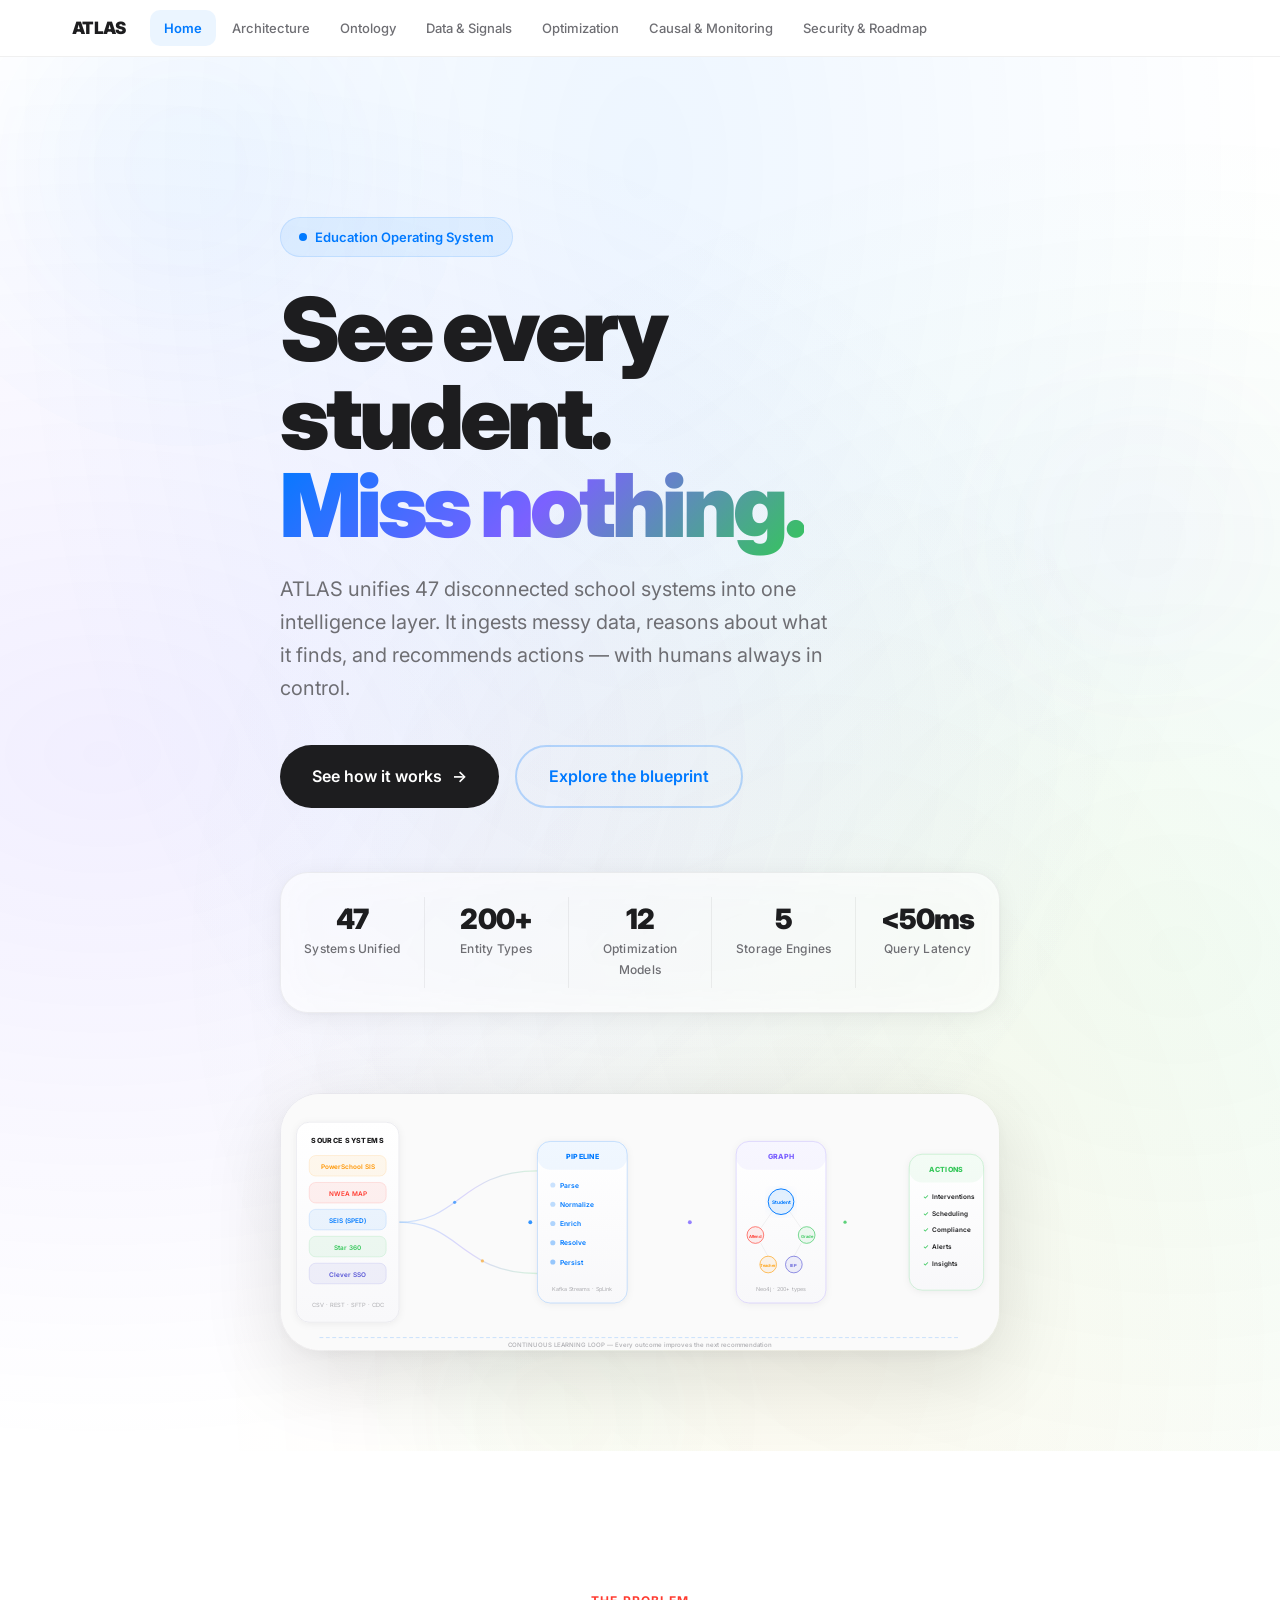
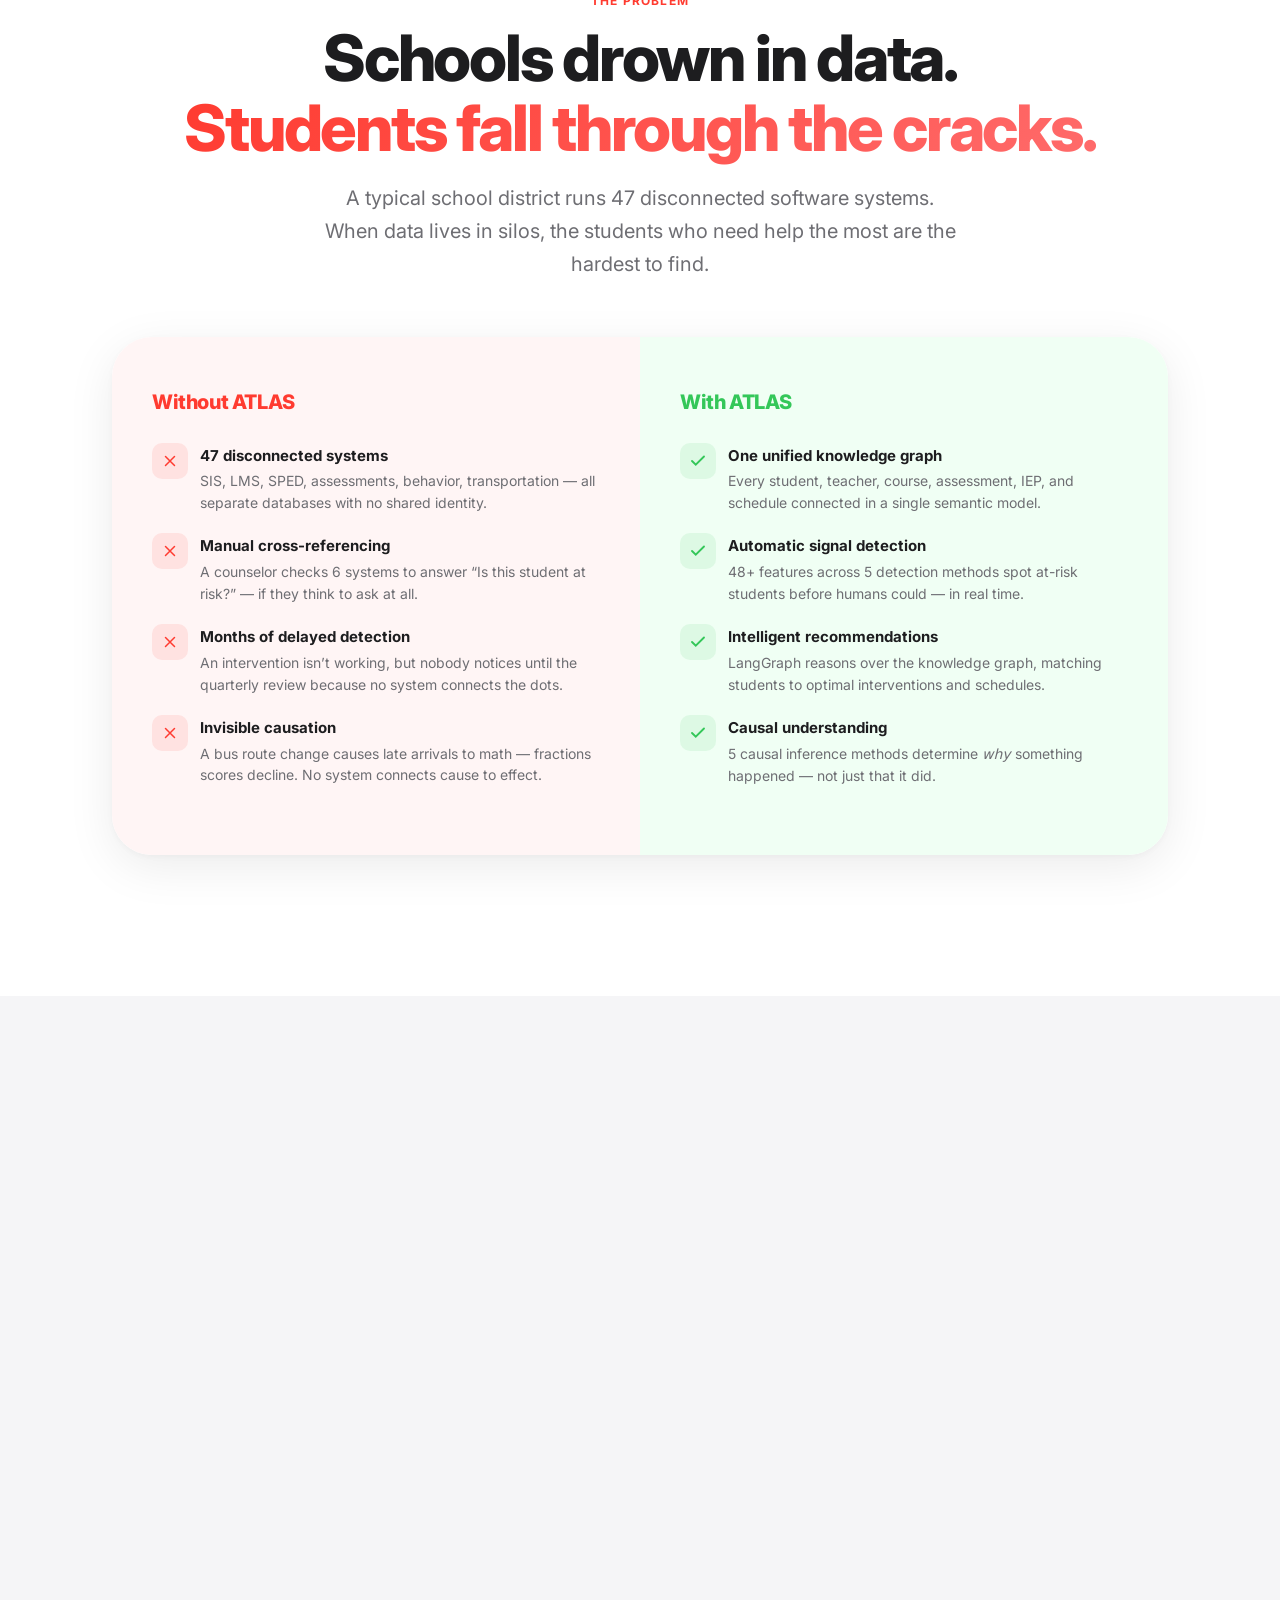
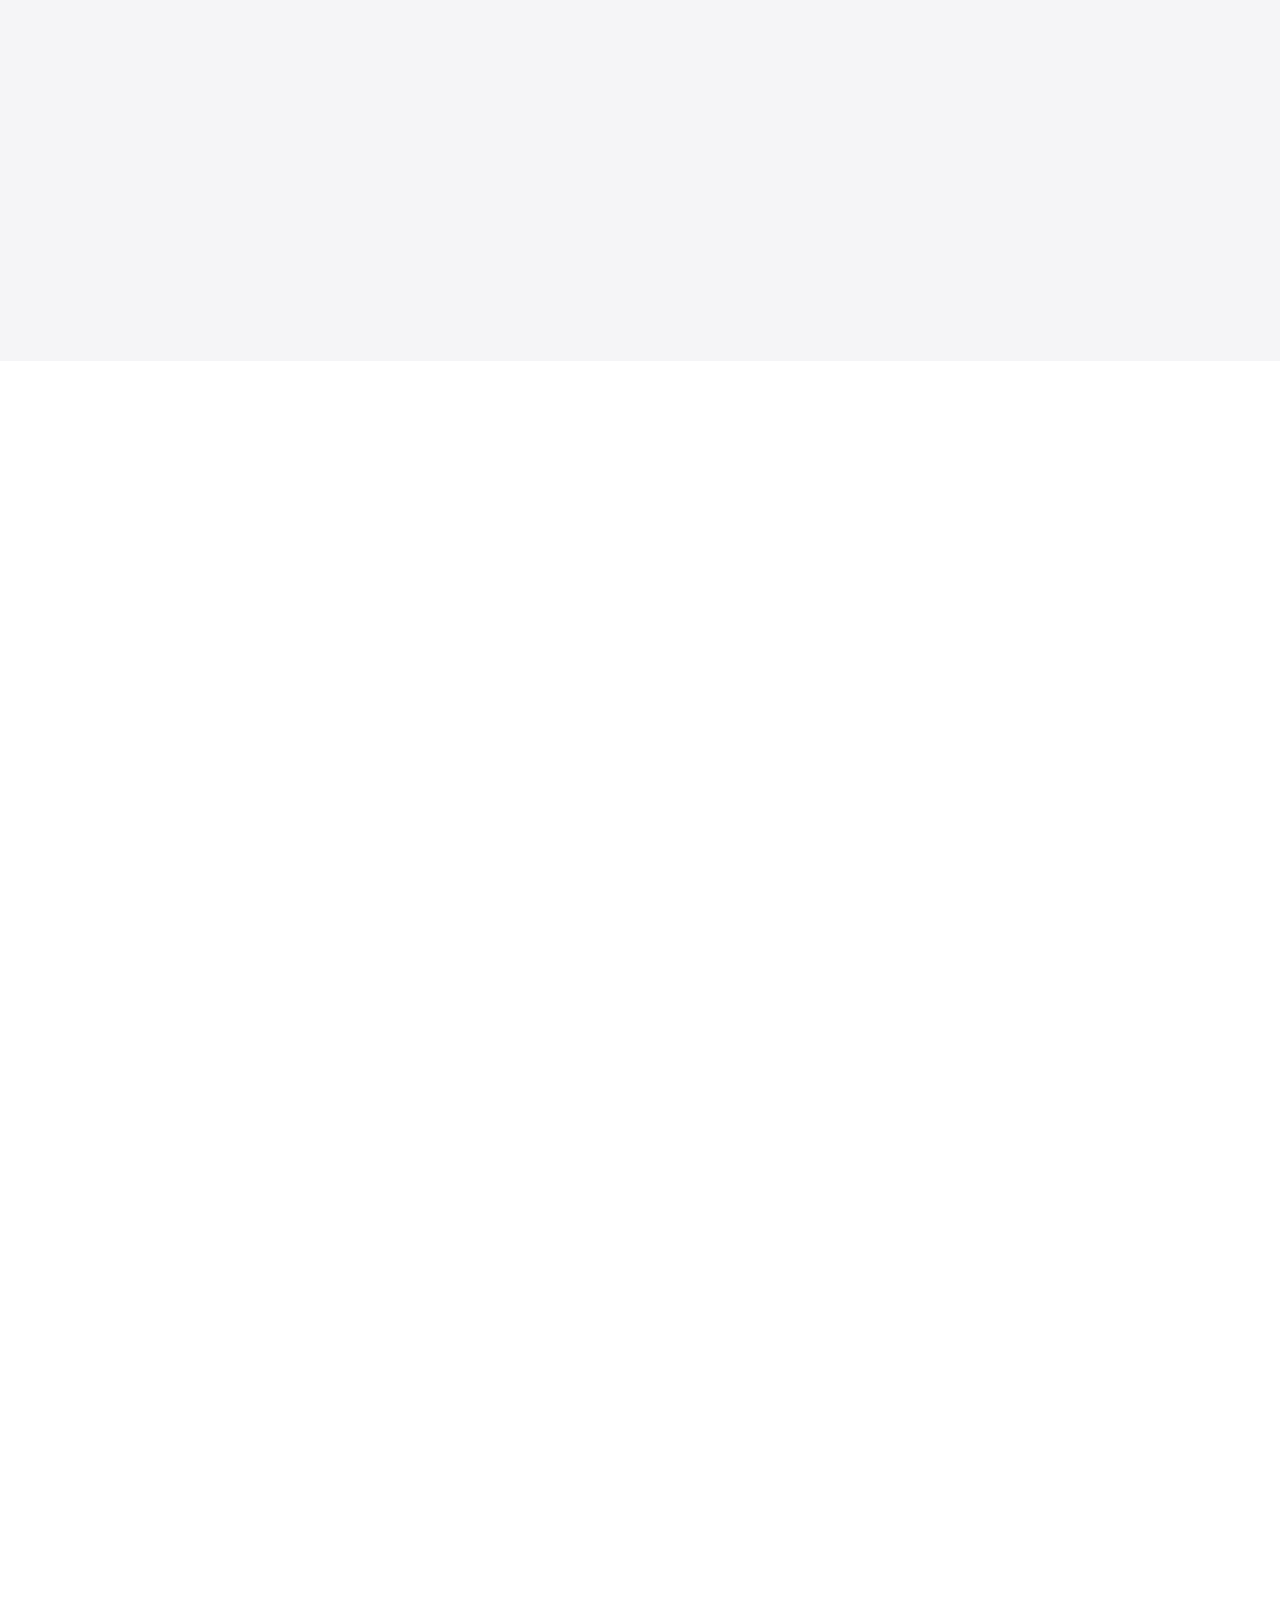
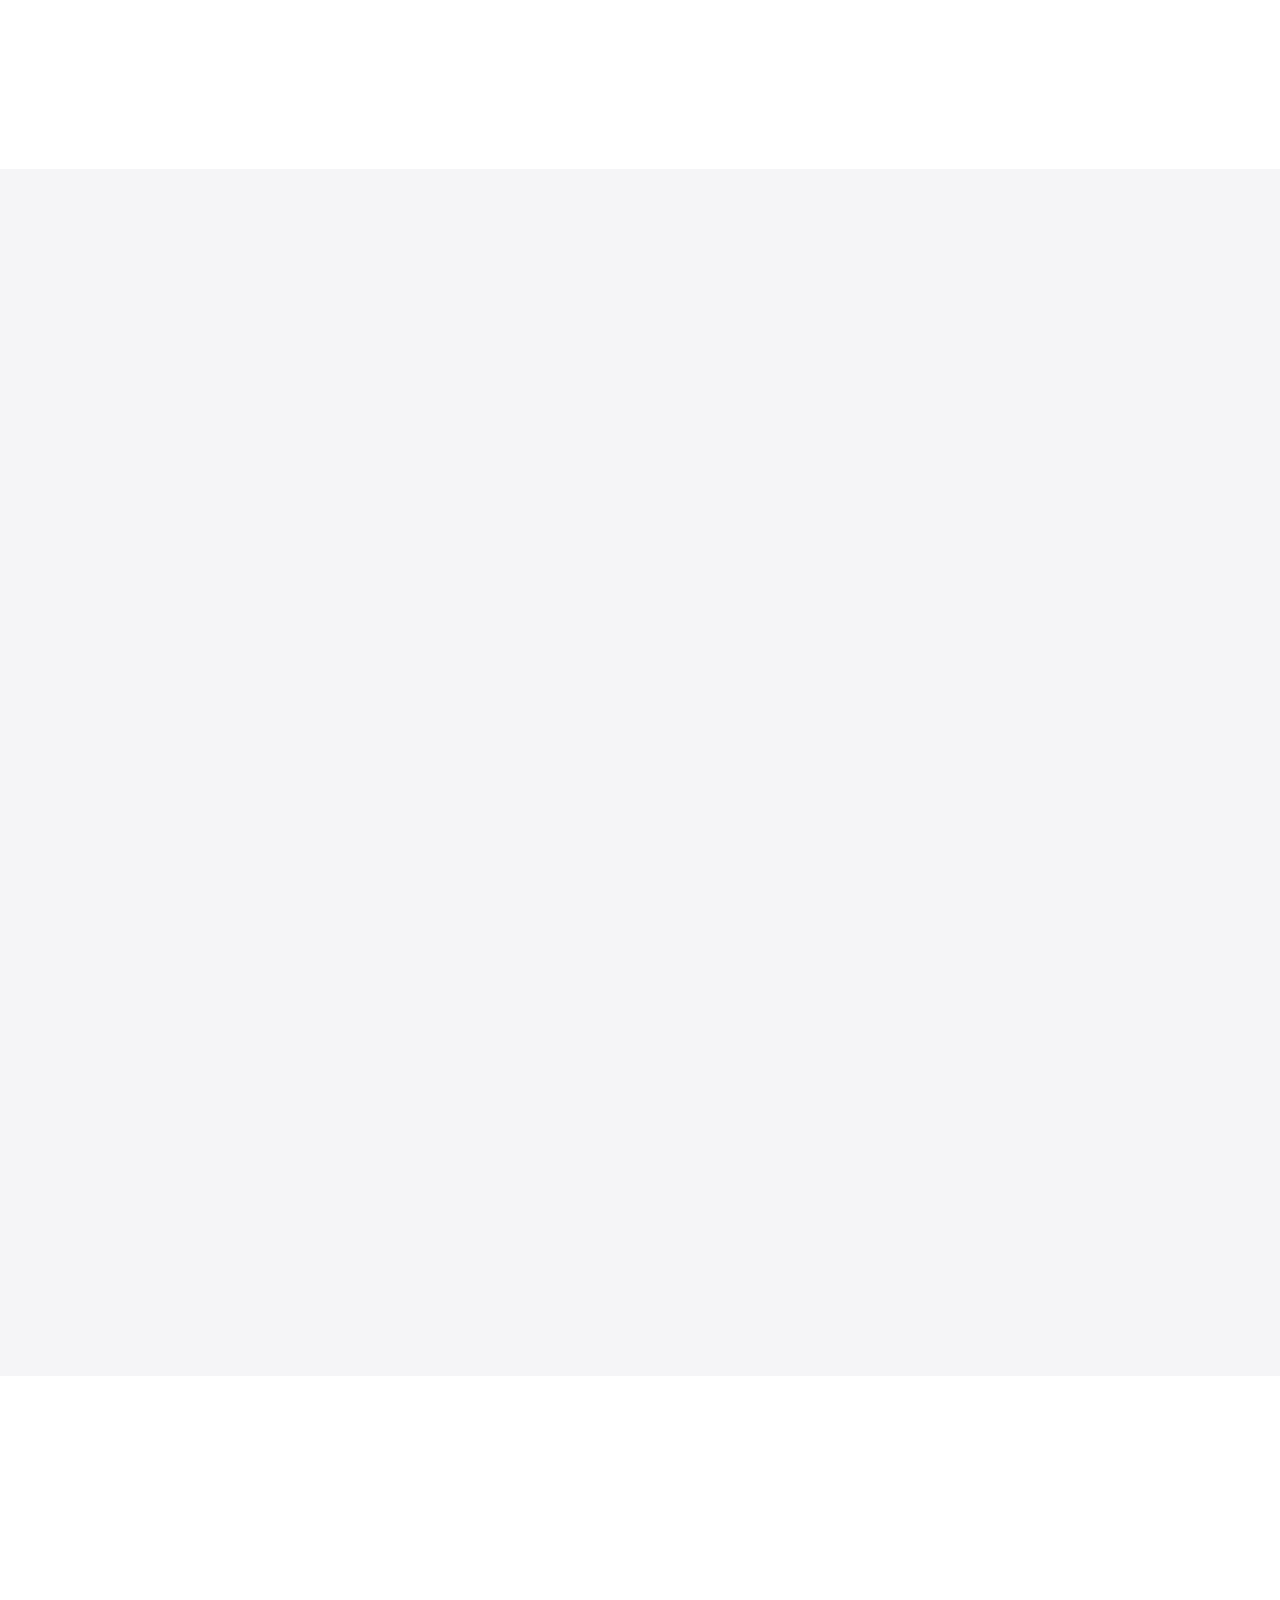
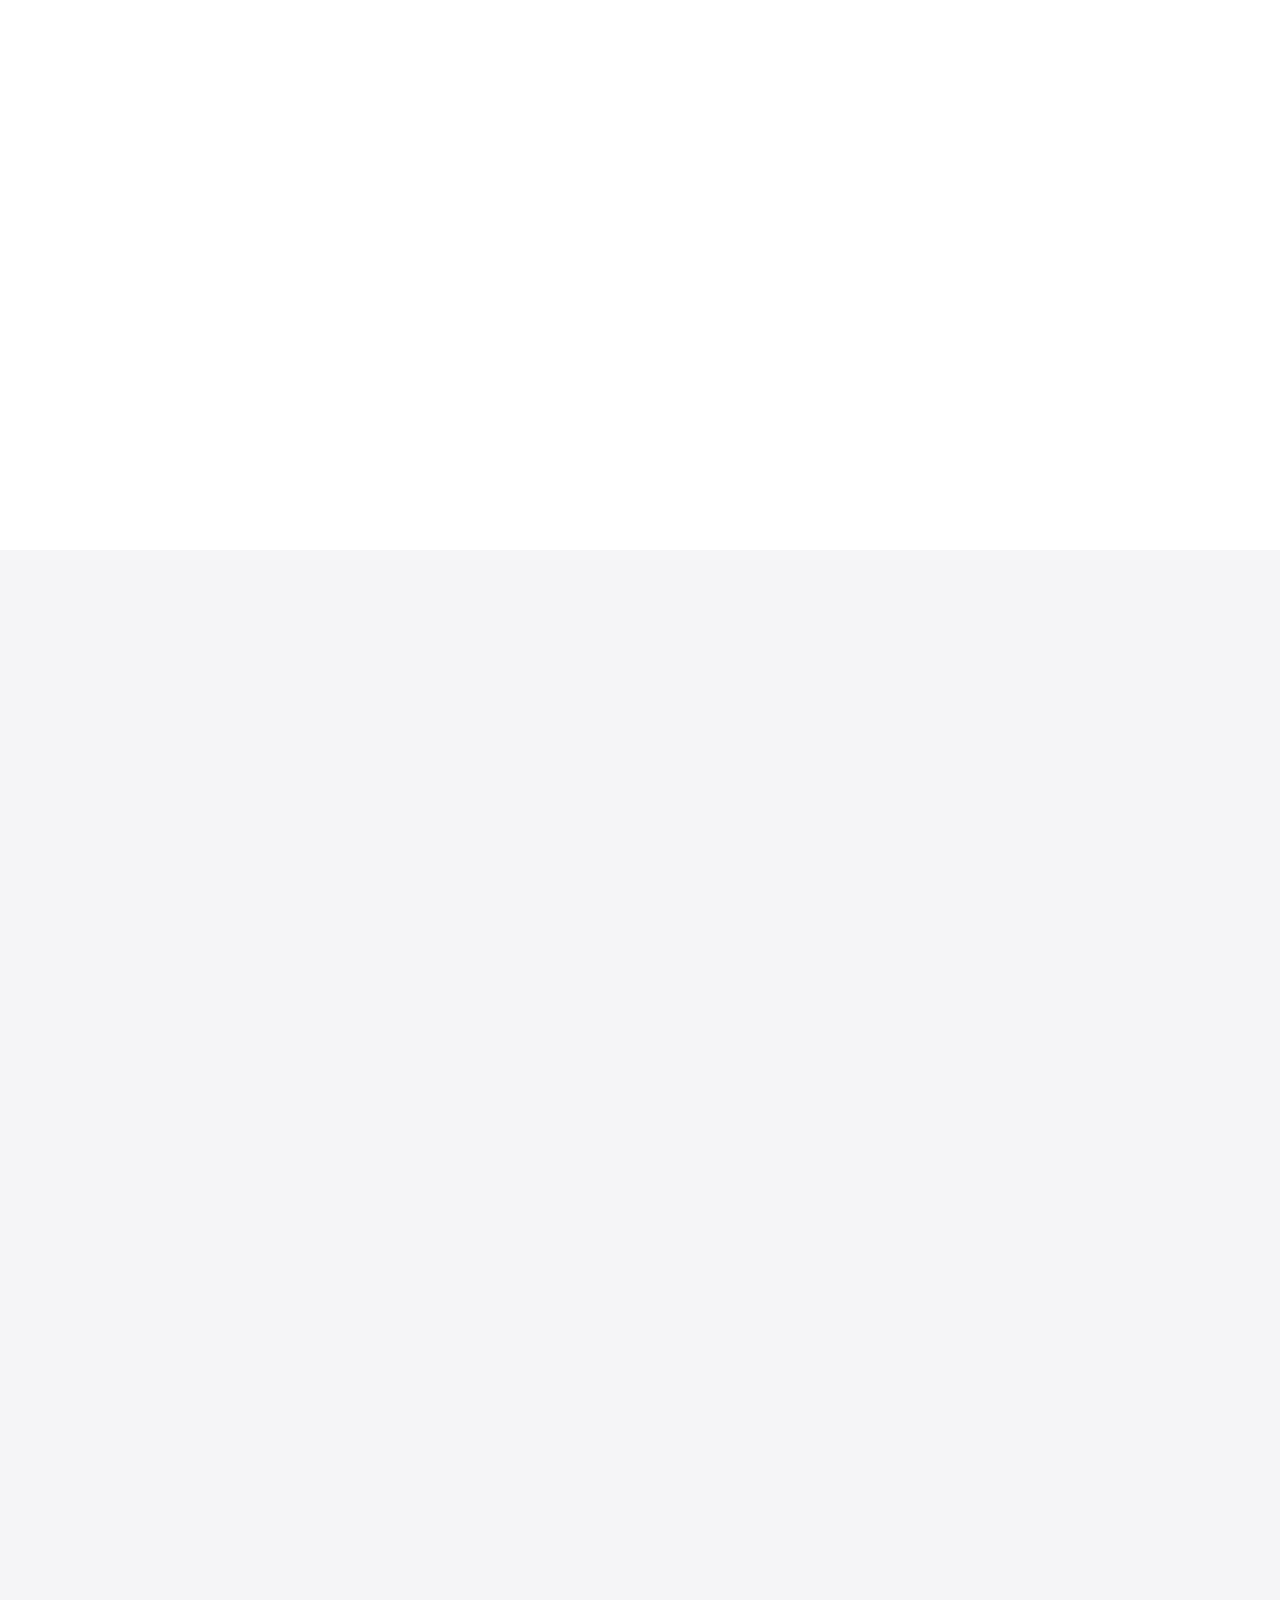
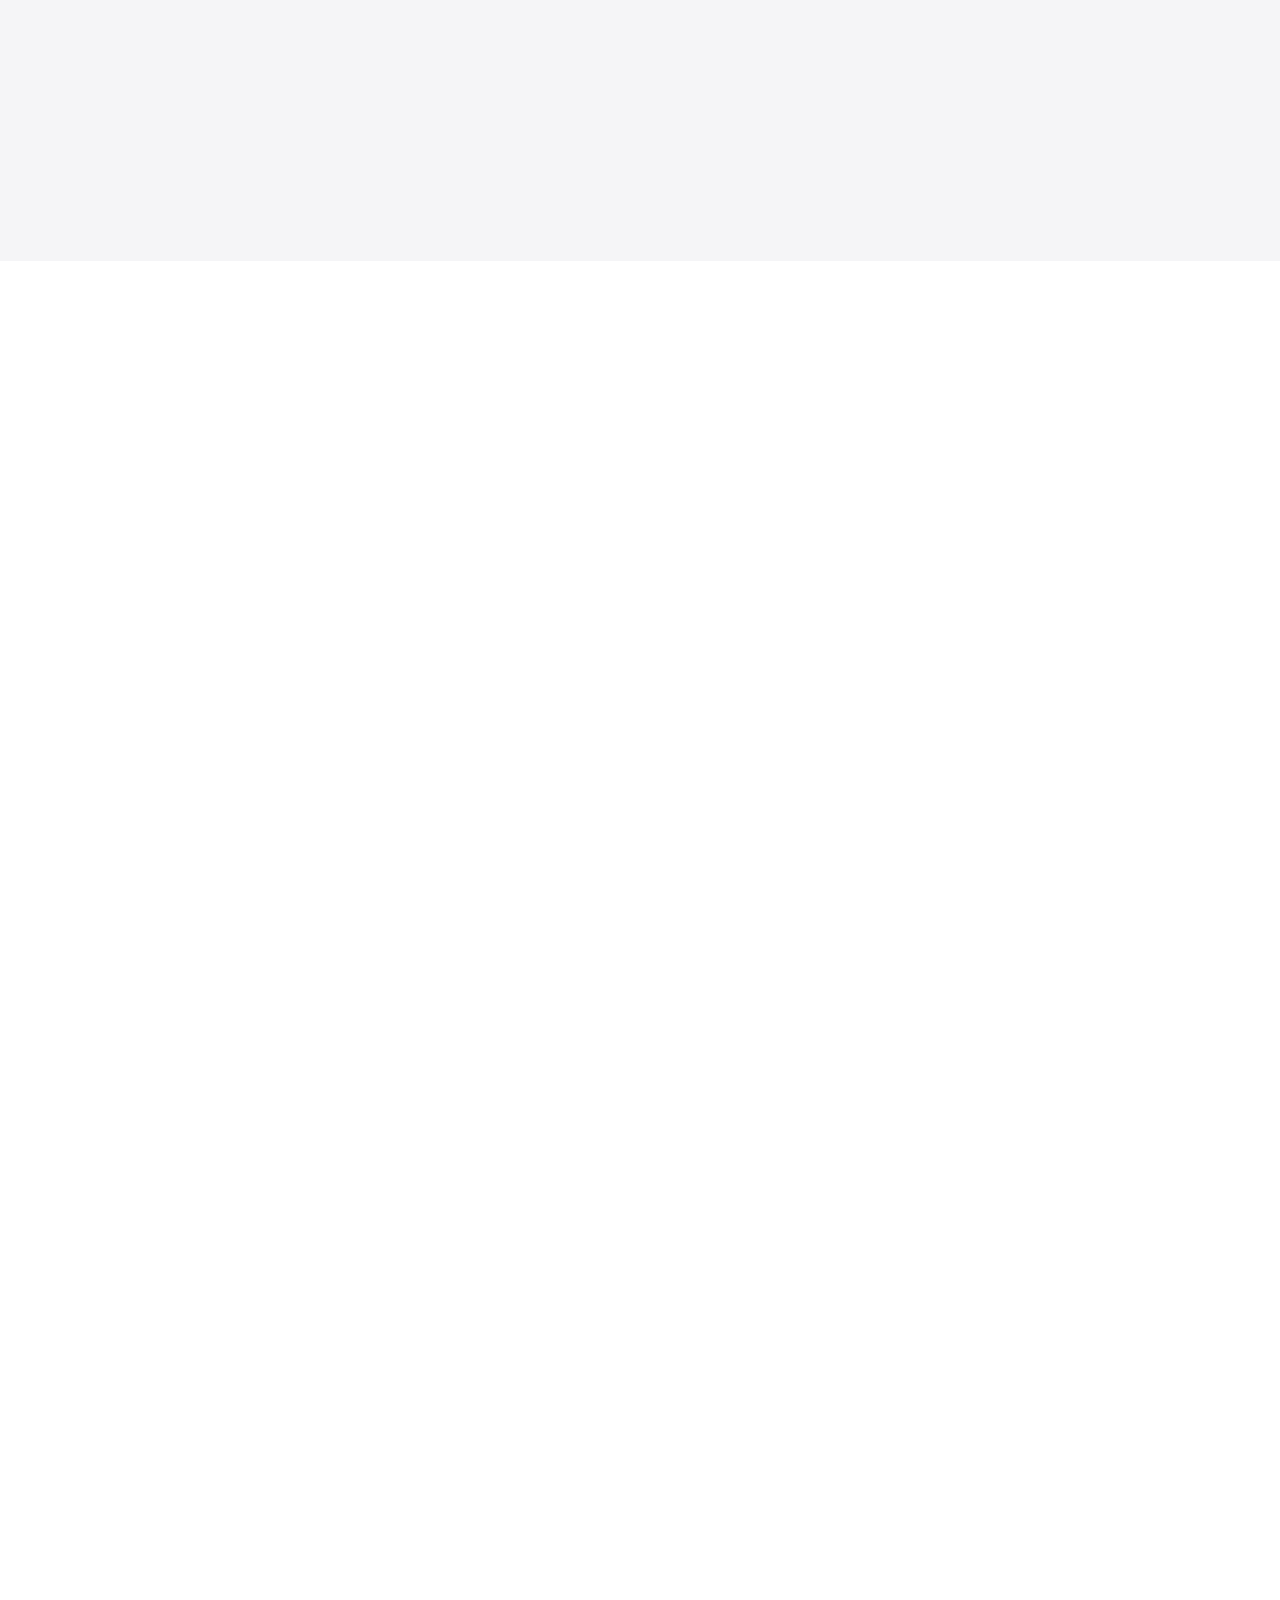
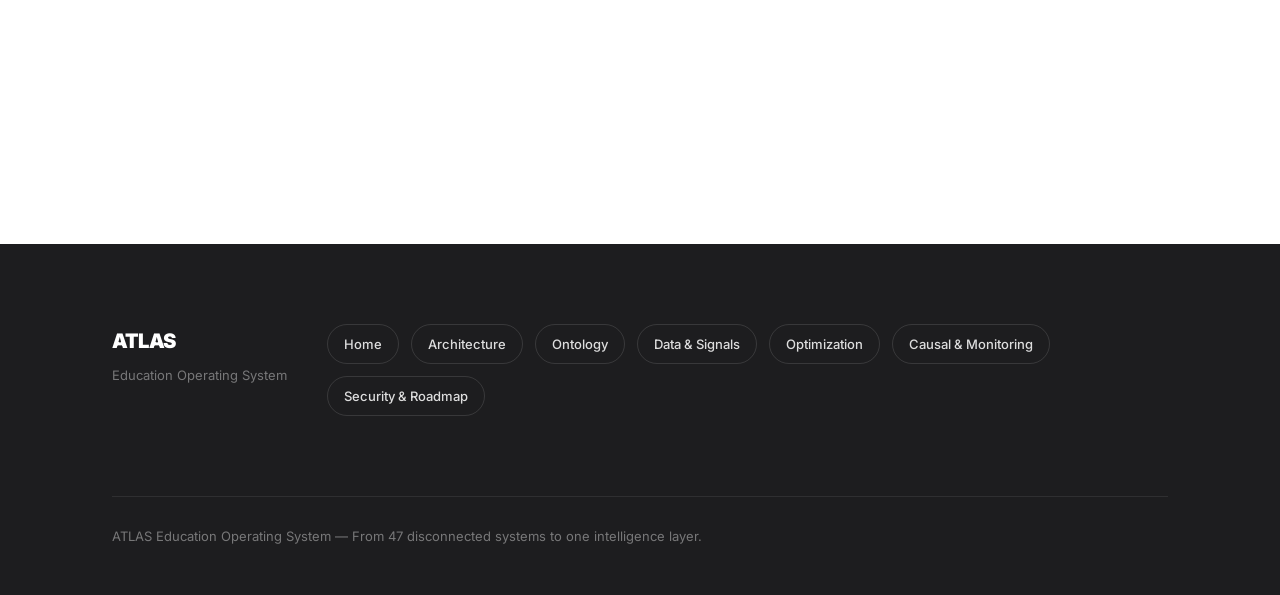
==== commit 211df88e: "Dramatically enhance homepage with all planned sections and rich animations - Rewrote index.html wit" ====
--- a/index.html
+++ b/index.html
@@ -28,409 +28,683 @@
 </div>
 </nav>
 
-<!-- ═══════════════════════════ HERO ═══════════════════════════ -->
+<!-- ═══════════════════════════════════════════════════════════════════
+     SECTION 1 — HERO
+     Full-viewport cinematic opener with animated orbs and data flow
+     ═══════════════════════════════════════════════════════════════════ -->
 <main id="main">
 <section class="hero" id="hero">
 <div class="hero-bg" style="background:
-  radial-gradient(ellipse at 20% 50%, rgba(191,90,242,.12) 0%, transparent 50%),
-  radial-gradient(ellipse at 50% 30%, rgba(0,122,255,.08) 0%, transparent 50%),
-  radial-gradient(ellipse at 80% 50%, rgba(52,199,89,.08) 0%, transparent 50%);"></div>
+  radial-gradient(ellipse at 20% 50%, rgba(123,97,255,.10) 0%, transparent 50%),
+  radial-gradient(ellipse at 50% 20%, rgba(0,122,255,.07) 0%, transparent 50%),
+  radial-gradient(ellipse at 80% 60%, rgba(52,199,89,.07) 0%, transparent 50%),
+  radial-gradient(ellipse at 60% 80%, rgba(255,159,10,.05) 0%, transparent 40%);"></div>
+
+<!-- Floating orbs -->
+<div class="hero-orbs" aria-hidden="true">
+  <div class="hero-orb hero-orb-1"></div>
+  <div class="hero-orb hero-orb-2"></div>
+  <div class="hero-orb hero-orb-3"></div>
+</div>
+
 <div class="con">
-  <p class="sec-label reveal" style="color:var(--blue)">Education Operating System</p>
-  <h1 class="hero-title reveal reveal-d1" style="max-width:900px">
-    From <span class="grad-purple">47 disconnected systems</span><br>
-    to <span class="grad-blue">one intelligence layer</span>
-  </h1>
-  <p class="hero-sub reveal reveal-d2" style="max-width:640px">
-    ATLAS is a Palantir-grade semantic reasoning platform for K-12 education. It ingests messy data from every school system, reasons about what it finds, and recommends actions &mdash; with humans always in control.
-  </p>
-
-  <!-- Stat badges -->
-  <div class="pills reveal reveal-d3">
-    <span class="mp" style="color:#007AFF;border:1.5px solid rgba(0,122,255,.25)">5 Storage Engines</span>
-    <span class="mp" style="color:#FF3B30;border:1.5px solid rgba(255,59,48,.25)">12 Microservices</span>
-    <span class="mp" style="color:#34C759;border:1.5px solid rgba(52,199,89,.25)">9 Operational Domains</span>
-    <span class="mp" style="color:#FF9F0A;border:1.5px solid rgba(255,159,10,.25)">12 Optimization Models</span>
-    <span class="mp" style="color:#FF3B30;border:1.5px solid rgba(255,59,48,.25)">48+ Learner Features</span>
-    <span class="mp" style="color:#007AFF;border:1.5px solid rgba(0,122,255,.25)">5 Causal Methods</span>
-  </div>
-
-  <!-- System Architecture Flow Diagram -->
-  <div class="dia dia-hero reveal reveal-d4" style="margin-top:56px">
-    <svg viewBox="0 0 1120 440" xmlns="http://www.w3.org/2000/svg">
+  <div class="hero-content">
+    <div class="hero-badge reveal">
+      <span class="hero-badge-dot"></span>
+      Education Operating System
+    </div>
+    <h1 class="hero-title reveal reveal-d1">
+      See every student.<br>
+      <span class="grad-multi">Miss nothing.</span>
+    </h1>
+    <p class="hero-sub reveal reveal-d2">
+      ATLAS unifies 47 disconnected school systems into one intelligence layer.
+      It ingests messy data, reasons about what it finds, and recommends actions &mdash;
+      with humans always in control.
+    </p>
+    <div class="hero-actions reveal reveal-d3">
+      <a href="#how" class="cta-btn cta-primary">See how it works <span class="cta-arrow">&rarr;</span></a>
+      <a href="#explore" class="cta-btn cta-secondary">Explore the blueprint</a>
+    </div>
+  </div>
+
+  <!-- Hero metrics strip -->
+  <div class="hero-metrics reveal reveal-d4">
+    <div class="hero-metric">
+      <span class="hero-metric-num">47</span>
+      <span class="hero-metric-label">Systems Unified</span>
+    </div>
+    <div class="hero-metric-sep"></div>
+    <div class="hero-metric">
+      <span class="hero-metric-num">200+</span>
+      <span class="hero-metric-label">Entity Types</span>
+    </div>
+    <div class="hero-metric-sep"></div>
+    <div class="hero-metric">
+      <span class="hero-metric-num">12</span>
+      <span class="hero-metric-label">Optimization Models</span>
+    </div>
+    <div class="hero-metric-sep"></div>
+    <div class="hero-metric">
+      <span class="hero-metric-num">5</span>
+      <span class="hero-metric-label">Storage Engines</span>
+    </div>
+    <div class="hero-metric-sep"></div>
+    <div class="hero-metric">
+      <span class="hero-metric-num">&lt;50ms</span>
+      <span class="hero-metric-label">Query Latency</span>
+    </div>
+  </div>
+
+  <!-- Hero illustration — animated data flow -->
+  <div class="hero-illustration reveal reveal-d5">
+    <svg viewBox="0 0 1120 400" xmlns="http://www.w3.org/2000/svg">
       <defs>
-        <filter id="ds"><feDropShadow dx="0" dy="2" stdDeviation="4" flood-opacity=".06"/></filter>
+        <filter id="glow-blue"><feDropShadow dx="0" dy="0" stdDeviation="6" flood-color="#007AFF" flood-opacity=".25"/></filter>
+        <filter id="glow-purple"><feDropShadow dx="0" dy="0" stdDeviation="6" flood-color="#7B61FF" flood-opacity=".25"/></filter>
+        <filter id="glow-green"><feDropShadow dx="0" dy="0" stdDeviation="6" flood-color="#34C759" flood-opacity=".25"/></filter>
+        <filter id="ds"><feDropShadow dx="0" dy="2" stdDeviation="6" flood-opacity=".06"/></filter>
+        <linearGradient id="flow-grad" x1="0" y1="0" x2="1" y2="0">
+          <stop offset="0%" stop-color="#007AFF" stop-opacity=".6"/>
+          <stop offset="50%" stop-color="#7B61FF" stop-opacity=".8"/>
+          <stop offset="100%" stop-color="#34C759" stop-opacity=".6"/>
+        </linearGradient>
+        <linearGradient id="card-grad" x1="0" y1="0" x2="0" y2="1">
+          <stop offset="0%" stop-color="#FFFFFF"/>
+          <stop offset="100%" stop-color="#F8F8FA"/>
+        </linearGradient>
       </defs>
-      <rect width="1120" height="440" fill="#FAFAFA" rx="0"/>
-
-      <!-- SOURCE SYSTEMS -->
-      <g filter="url(#ds)">
-        <rect x="24" y="32" width="160" height="340" rx="14" fill="#FFF" stroke="#E8E8ED" stroke-width="1.2"/>
-        <text x="104" y="58" text-anchor="middle" font-family="Inter" font-size="11" font-weight="700" fill="#1D1D1F" letter-spacing=".04em">SOURCE SYSTEMS</text>
-        <rect x="42" y="74" width="124" height="30" rx="8" fill="rgba(255,149,0,.08)" stroke="rgba(255,149,0,.25)" stroke-width="1"/>
-        <text x="104" y="94" text-anchor="middle" font-family="JetBrains Mono" font-size="10" font-weight="600" fill="#FF9500">PowerSchool SIS</text>
-        <rect x="42" y="112" width="124" height="30" rx="8" fill="rgba(255,59,48,.08)" stroke="rgba(255,59,48,.25)" stroke-width="1"/>
-        <text x="104" y="132" text-anchor="middle" font-family="JetBrains Mono" font-size="10" font-weight="600" fill="#FF3B30">NWEA MAP</text>
-        <rect x="42" y="150" width="124" height="30" rx="8" fill="rgba(0,122,255,.08)" stroke="rgba(0,122,255,.25)" stroke-width="1"/>
-        <text x="104" y="170" text-anchor="middle" font-family="JetBrains Mono" font-size="10" font-weight="600" fill="#007AFF">SEIS (SPED)</text>
-        <rect x="42" y="188" width="124" height="30" rx="8" fill="rgba(52,199,89,.08)" stroke="rgba(52,199,89,.25)" stroke-width="1"/>
-        <text x="104" y="208" text-anchor="middle" font-family="JetBrains Mono" font-size="10" font-weight="600" fill="#34C759">Star 360</text>
-        <rect x="42" y="226" width="124" height="30" rx="8" fill="rgba(88,86,214,.08)" stroke="rgba(88,86,214,.25)" stroke-width="1"/>
-        <text x="104" y="246" text-anchor="middle" font-family="JetBrains Mono" font-size="10" font-weight="600" fill="#5856D6">Clever</text>
-        <rect x="42" y="264" width="124" height="30" rx="8" fill="rgba(90,200,250,.08)" stroke="rgba(90,200,250,.25)" stroke-width="1"/>
-        <text x="104" y="284" text-anchor="middle" font-family="JetBrains Mono" font-size="10" font-weight="600" fill="#5AC8FA">Frontline</text>
-        <text x="104" y="330" text-anchor="middle" font-family="Inter" font-size="9" fill="#AEAEB2">CSV &middot; REST &middot; SFTP &middot; CDC</text>
+      <rect width="1120" height="400" fill="#FAFAFA" rx="0"/>
+
+      <!-- Animated flow lines (background) -->
+      <path d="M 184 200 C 280 200 280 120 400 120" fill="none" stroke="url(#flow-grad)" stroke-width="2" stroke-dasharray="8,6" opacity=".3" class="svg-draw"/>
+      <path d="M 184 200 C 280 200 280 200 400 200" fill="none" stroke="url(#flow-grad)" stroke-width="2" stroke-dasharray="8,6" opacity=".4" class="svg-draw"/>
+      <path d="M 184 200 C 280 200 280 280 400 280" fill="none" stroke="url(#flow-grad)" stroke-width="2" stroke-dasharray="8,6" opacity=".3" class="svg-draw"/>
+      <path d="M 540 200 C 620 200 620 200 710 200" fill="none" stroke="url(#flow-grad)" stroke-width="2.5" stroke-dasharray="8,6" opacity=".5" class="svg-draw"/>
+      <path d="M 850 200 C 920 200 920 200 980 200" fill="none" stroke="url(#flow-grad)" stroke-width="2" stroke-dasharray="8,6" opacity=".4" class="svg-draw"/>
+
+      <!-- SOURCE SYSTEMS (left cluster) -->
+      <g filter="url(#ds)" class="svg-fade stagger-1">
+        <rect x="24" y="44" width="160" height="312" rx="20" fill="url(#card-grad)" stroke="#E8E8ED" stroke-width="1.2"/>
+        <text x="104" y="76" text-anchor="middle" font-family="Inter" font-size="11" font-weight="800" fill="#1D1D1F" letter-spacing=".06em">SOURCE SYSTEMS</text>
+        <rect x="44" y="96" width="120" height="32" rx="10" fill="rgba(255,149,0,.07)" stroke="rgba(255,149,0,.2)" stroke-width="1"/>
+        <text x="104" y="117" text-anchor="middle" font-family="Inter" font-size="10" font-weight="600" fill="#FF9500">PowerSchool SIS</text>
+        <rect x="44" y="138" width="120" height="32" rx="10" fill="rgba(255,59,48,.07)" stroke="rgba(255,59,48,.2)" stroke-width="1"/>
+        <text x="104" y="159" text-anchor="middle" font-family="Inter" font-size="10" font-weight="600" fill="#FF3B30">NWEA MAP</text>
+        <rect x="44" y="180" width="120" height="32" rx="10" fill="rgba(0,122,255,.07)" stroke="rgba(0,122,255,.2)" stroke-width="1"/>
+        <text x="104" y="201" text-anchor="middle" font-family="Inter" font-size="10" font-weight="600" fill="#007AFF">SEIS (SPED)</text>
+        <rect x="44" y="222" width="120" height="32" rx="10" fill="rgba(52,199,89,.07)" stroke="rgba(52,199,89,.2)" stroke-width="1"/>
+        <text x="104" y="243" text-anchor="middle" font-family="Inter" font-size="10" font-weight="600" fill="#34C759">Star 360</text>
+        <rect x="44" y="264" width="120" height="32" rx="10" fill="rgba(88,86,214,.07)" stroke="rgba(88,86,214,.2)" stroke-width="1"/>
+        <text x="104" y="285" text-anchor="middle" font-family="Inter" font-size="10" font-weight="600" fill="#5856D6">Clever SSO</text>
+        <text x="104" y="332" text-anchor="middle" font-family="Inter" font-size="9" fill="#AEAEB2">CSV &middot; REST &middot; SFTP &middot; CDC</text>
       </g>
 
-      <!-- Arrow 1 -->
-      <polygon points="196,200 210,194 210,206" fill="#007AFF"/>
-
-      <!-- DATA PIPELINE -->
-      <g filter="url(#ds)">
-        <rect x="220" y="60" width="180" height="290" rx="14" fill="#FFF" stroke="rgba(0,122,255,.2)" stroke-width="1.5"/>
-        <text x="310" y="86" text-anchor="middle" font-family="Inter" font-size="12" font-weight="800" fill="#007AFF">DATA PIPELINE</text>
-        <text x="248" y="120" font-family="Inter" font-size="11" font-weight="600" fill="#007AFF">1. Parse &amp; Validate</text>
-        <text x="248" y="148" font-family="Inter" font-size="11" font-weight="600" fill="#007AFF">2. Normalize</text>
-        <text x="248" y="176" font-family="Inter" font-size="11" font-weight="600" fill="#007AFF">3. Enrich</text>
-        <text x="248" y="204" font-family="Inter" font-size="11" font-weight="600" fill="#007AFF">4. Entity Resolution</text>
-        <text x="248" y="232" font-family="Inter" font-size="11" font-weight="600" fill="#007AFF">5. Graph Write</text>
-        <text x="310" y="310" text-anchor="middle" font-family="Inter" font-size="9" fill="#AEAEB2">Kafka Streams &middot; SpLink</text>
+      <!-- DATA PIPELINE (center-left) -->
+      <g filter="url(#ds)" class="svg-fade stagger-3">
+        <rect x="400" y="74" width="140" height="252" rx="20" fill="url(#card-grad)" stroke="rgba(0,122,255,.2)" stroke-width="1.5"/>
+        <rect x="400" y="74" width="140" height="44" rx="20" fill="rgba(0,122,255,.06)"/>
+        <text x="470" y="102" text-anchor="middle" font-family="Inter" font-size="11" font-weight="800" fill="#007AFF" letter-spacing=".04em">PIPELINE</text>
+        <g font-family="Inter" font-size="10.5" font-weight="600" fill="#007AFF">
+          <circle cx="424" cy="142" r="4" fill="rgba(0,122,255,.2)"/>
+          <text x="436" y="146">Parse</text>
+          <circle cx="424" cy="172" r="4" fill="rgba(0,122,255,.25)"/>
+          <text x="436" y="176">Normalize</text>
+          <circle cx="424" cy="202" r="4" fill="rgba(0,122,255,.3)"/>
+          <text x="436" y="206">Enrich</text>
+          <circle cx="424" cy="232" r="4" fill="rgba(0,122,255,.35)"/>
+          <text x="436" y="236">Resolve</text>
+          <circle cx="424" cy="262" r="4" fill="rgba(0,122,255,.4)"/>
+          <text x="436" y="266">Persist</text>
+        </g>
+        <text x="470" y="308" text-anchor="middle" font-family="Inter" font-size="8.5" fill="#AEAEB2">Kafka Streams &middot; SpLink</text>
       </g>
 
-      <!-- Arrow 2 -->
-      <polygon points="412,200 426,194 426,206" fill="#007AFF"/>
-
-      <!-- KNOWLEDGE GRAPH -->
-      <g filter="url(#ds)">
-        <rect x="436" y="60" width="170" height="290" rx="14" fill="#FFF" stroke="rgba(123,97,255,.2)" stroke-width="1.5"/>
-        <text x="521" y="86" text-anchor="middle" font-family="Inter" font-size="12" font-weight="800" fill="#7B61FF">KNOWLEDGE GRAPH</text>
-        <!-- Graph visualization -->
-        <circle cx="521" cy="155" r="22" fill="rgba(0,122,255,.08)" stroke="#007AFF" stroke-width="1.5"/>
-        <text x="521" y="159" text-anchor="middle" font-family="Inter" font-size="8" font-weight="700" fill="#007AFF">Student</text>
-        <circle cx="475" cy="210" r="16" fill="rgba(255,59,48,.08)" stroke="#FF3B30" stroke-width="1"/>
-        <text x="475" y="214" text-anchor="middle" font-family="Inter" font-size="7" font-weight="600" fill="#FF3B30">Attend</text>
-        <circle cx="567" cy="210" r="16" fill="rgba(52,199,89,.08)" stroke="#34C759" stroke-width="1"/>
-        <text x="567" y="214" text-anchor="middle" font-family="Inter" font-size="7" font-weight="600" fill="#34C759">Grade</text>
-        <circle cx="521" cy="250" r="16" fill="rgba(255,159,10,.08)" stroke="#FF9F0A" stroke-width="1"/>
-        <text x="521" y="254" text-anchor="middle" font-family="Inter" font-size="7" font-weight="600" fill="#FF9F0A">Teacher</text>
-        <line x1="505" y1="170" x2="485" y2="197" stroke="#E8E8ED" stroke-width="1"/>
-        <line x1="537" y1="170" x2="557" y2="197" stroke="#E8E8ED" stroke-width="1"/>
-        <line x1="521" y1="177" x2="521" y2="234" stroke="#E8E8ED" stroke-width="1"/>
-        <text x="521" y="300" text-anchor="middle" font-family="Inter" font-size="9" fill="#AEAEB2">Neo4j &middot; XTDB &middot; Postgres</text>
-        <text x="521" y="316" text-anchor="middle" font-family="Inter" font-size="9" fill="#AEAEB2">Elasticsearch &middot; Redis</text>
-        <text x="521" y="340" text-anchor="middle" font-family="Inter" font-size="9" font-weight="500" fill="#AEAEB2">Polyglot Persistence</text>
+      <!-- KNOWLEDGE GRAPH (center) -->
+      <g filter="url(#ds)" class="svg-fade stagger-5">
+        <rect x="710" y="74" width="140" height="252" rx="20" fill="url(#card-grad)" stroke="rgba(123,97,255,.2)" stroke-width="1.5"/>
+        <rect x="710" y="74" width="140" height="44" rx="20" fill="rgba(123,97,255,.06)"/>
+        <text x="780" y="102" text-anchor="middle" font-family="Inter" font-size="11" font-weight="800" fill="#7B61FF" letter-spacing=".04em">GRAPH</text>
+        <!-- Mini knowledge graph -->
+        <circle cx="780" cy="168" r="20" fill="rgba(0,122,255,.08)" stroke="#007AFF" stroke-width="1.5" filter="url(#glow-blue)"/>
+        <text x="780" y="172" text-anchor="middle" font-family="Inter" font-size="7.5" font-weight="700" fill="#007AFF">Student</text>
+        <circle cx="740" cy="220" r="13" fill="rgba(255,59,48,.08)" stroke="#FF3B30" stroke-width="1"/>
+        <text x="740" y="224" text-anchor="middle" font-family="Inter" font-size="6.5" font-weight="600" fill="#FF3B30">Attend</text>
+        <circle cx="820" cy="220" r="13" fill="rgba(52,199,89,.08)" stroke="#34C759" stroke-width="1"/>
+        <text x="820" y="224" text-anchor="middle" font-family="Inter" font-size="6.5" font-weight="600" fill="#34C759">Grade</text>
+        <circle cx="760" cy="266" r="13" fill="rgba(255,159,10,.08)" stroke="#FF9F0A" stroke-width="1"/>
+        <text x="760" y="270" text-anchor="middle" font-family="Inter" font-size="6.5" font-weight="600" fill="#FF9F0A">Teacher</text>
+        <circle cx="800" cy="266" r="13" fill="rgba(88,86,214,.08)" stroke="#5856D6" stroke-width="1"/>
+        <text x="800" y="270" text-anchor="middle" font-family="Inter" font-size="6.5" font-weight="600" fill="#5856D6">IEP</text>
+        <line x1="766" y1="184" x2="748" y2="210" stroke="rgba(0,0,0,.08)" stroke-width="1"/>
+        <line x1="794" y1="184" x2="812" y2="210" stroke="rgba(0,0,0,.08)" stroke-width="1"/>
+        <line x1="748" y1="232" x2="760" y2="254" stroke="rgba(0,0,0,.08)" stroke-width="1"/>
+        <line x1="812" y1="232" x2="800" y2="254" stroke="rgba(0,0,0,.08)" stroke-width="1"/>
+        <text x="780" y="308" text-anchor="middle" font-family="Inter" font-size="8.5" fill="#AEAEB2">Neo4j &middot; 200+ types</text>
       </g>
 
-      <!-- Arrow 3 -->
-      <polygon points="618,200 632,194 632,206" fill="#007AFF"/>
-
-      <!-- INTELLIGENCE -->
-      <g filter="url(#ds)">
-        <rect x="642" y="32" width="200" height="360" rx="14" fill="rgba(52,199,89,.04)" stroke="rgba(52,199,89,.3)" stroke-width="1.5"/>
-        <text x="742" y="58" text-anchor="middle" font-family="Inter" font-size="12" font-weight="800" fill="#34C759">INTELLIGENCE</text>
-        <!-- Items -->
-        <rect x="658" y="72" width="168" height="44" rx="8" fill="#FFF" stroke="rgba(52,199,89,.15)" stroke-width="1"/>
-        <text x="670" y="90" font-family="Inter" font-size="11" font-weight="700" fill="#34C759">Signal Detection</text>
-        <text x="670" y="106" font-family="Inter" font-size="8" fill="#AEAEB2">5 methods &middot; 48+ features</text>
-
-        <rect x="658" y="124" width="168" height="44" rx="8" fill="#FFF" stroke="rgba(52,199,89,.15)" stroke-width="1"/>
-        <text x="670" y="142" font-family="Inter" font-size="11" font-weight="700" fill="#34C759">LangGraph Agent</text>
-        <text x="670" y="158" font-family="Inter" font-size="8" fill="#AEAEB2">11 nodes &middot; Think-on-Graph</text>
-
-        <rect x="658" y="176" width="168" height="44" rx="8" fill="#FFF" stroke="rgba(255,159,10,.15)" stroke-width="1"/>
-        <text x="670" y="194" font-family="Inter" font-size="11" font-weight="700" fill="#FF9F0A">Optimization</text>
-        <text x="670" y="210" font-family="Inter" font-size="8" fill="#AEAEB2">12 models &middot; OR-Tools &middot; Z3</text>
-
-        <rect x="658" y="228" width="168" height="44" rx="8" fill="#FFF" stroke="rgba(255,59,48,.15)" stroke-width="1"/>
-        <text x="670" y="246" font-family="Inter" font-size="11" font-weight="700" fill="#FF3B30">Constraint Engine</text>
-        <text x="670" y="262" font-family="Inter" font-size="8" fill="#AEAEB2">47+ rules &middot; Z3 + Drools</text>
-
-        <rect x="658" y="280" width="168" height="44" rx="8" fill="#FFF" stroke="rgba(88,86,214,.15)" stroke-width="1"/>
-        <text x="670" y="298" font-family="Inter" font-size="11" font-weight="700" fill="#5856D6">Causal Discovery</text>
-        <text x="670" y="314" font-family="Inter" font-size="8" fill="#AEAEB2">5 methods &middot; DoWhy &middot; EconML</text>
-
-        <!-- Human Approval Gate -->
-        <rect x="672" y="336" width="140" height="28" rx="8" fill="rgba(255,59,48,.1)" stroke="rgba(255,59,48,.3)" stroke-width="1"/>
-        <text x="742" y="355" text-anchor="middle" font-family="Inter" font-size="10" font-weight="700" fill="#FF3B30">HUMAN APPROVAL GATE</text>
+      <!-- OUTCOMES (right) -->
+      <g filter="url(#ds)" class="svg-fade stagger-7">
+        <rect x="980" y="94" width="116" height="212" rx="20" fill="url(#card-grad)" stroke="rgba(52,199,89,.2)" stroke-width="1.5"/>
+        <rect x="980" y="94" width="116" height="44" rx="20" fill="rgba(52,199,89,.06)"/>
+        <text x="1038" y="122" text-anchor="middle" font-family="Inter" font-size="11" font-weight="800" fill="#34C759" letter-spacing=".04em">ACTIONS</text>
+        <g font-family="Inter" font-size="10" font-weight="600" fill="#1D1D1F">
+          <text x="1002" y="164" fill="#34C759">&#10003;</text><text x="1016" y="164">Interventions</text>
+          <text x="1002" y="190" fill="#34C759">&#10003;</text><text x="1016" y="190">Scheduling</text>
+          <text x="1002" y="216" fill="#34C759">&#10003;</text><text x="1016" y="216">Compliance</text>
+          <text x="1002" y="242" fill="#34C759">&#10003;</text><text x="1016" y="242">Alerts</text>
+          <text x="1002" y="268" fill="#34C759">&#10003;</text><text x="1016" y="268">Insights</text>
+        </g>
       </g>
 
-      <!-- Arrow 4 -->
-      <polygon points="854,200 868,194 868,206" fill="#007AFF"/>
-
-      <!-- OUTCOMES -->
-      <g filter="url(#ds)">
-        <rect x="878" y="60" width="218" height="290" rx="14" fill="rgba(52,199,89,.04)" stroke="rgba(52,199,89,.2)" stroke-width="1.5"/>
-        <text x="987" y="86" text-anchor="middle" font-family="Inter" font-size="12" font-weight="800" fill="#1D1D1F">OUTCOMES</text>
-        <text x="908" y="120" font-family="Inter" font-size="12" fill="#34C759">&#10003;</text>
-        <text x="926" y="120" font-family="Inter" font-size="12" font-weight="600" fill="#1D1D1F">Targeted Interventions</text>
-        <text x="908" y="150" font-family="Inter" font-size="12" fill="#34C759">&#10003;</text>
-        <text x="926" y="150" font-family="Inter" font-size="12" font-weight="600" fill="#1D1D1F">Optimized Schedules</text>
-        <text x="908" y="180" font-family="Inter" font-size="12" fill="#34C759">&#10003;</text>
-        <text x="926" y="180" font-family="Inter" font-size="12" font-weight="600" fill="#1D1D1F">Compliance Tracking</text>
-        <text x="908" y="210" font-family="Inter" font-size="12" fill="#34C759">&#10003;</text>
-        <text x="926" y="210" font-family="Inter" font-size="12" font-weight="600" fill="#1D1D1F">Early Warning Alerts</text>
-        <text x="908" y="240" font-family="Inter" font-size="12" fill="#34C759">&#10003;</text>
-        <text x="926" y="240" font-family="Inter" font-size="12" font-weight="600" fill="#1D1D1F">Causal Insights</text>
-        <text x="908" y="270" font-family="Inter" font-size="12" fill="#34C759">&#10003;</text>
-        <text x="926" y="270" font-family="Inter" font-size="12" font-weight="600" fill="#1D1D1F">eROI Measurement</text>
-        <text x="987" y="320" text-anchor="middle" font-family="Inter" font-size="9" fill="#AEAEB2">Monitor &rarr; Adapt &rarr; Learn</text>
-      </g>
-
-      <!-- LEARNING LOOP -->
-      <line x1="40" y1="410" x2="1080" y2="410" stroke="#007AFF" stroke-width="1.5" stroke-dasharray="6,4" opacity=".35"/>
-      <polygon points="555,404 560,398 565,404" fill="#007AFF" opacity=".5"/>
-      <text x="560" y="430" text-anchor="middle" font-family="Inter" font-size="10" fill="#AEAEB2">LEARNING LOOP &mdash; Every outcome improves the next recommendation</text>
+      <!-- Animated data particles along flow paths -->
+      <circle r="3" fill="#007AFF" opacity=".8">
+        <animateMotion dur="4s" repeatCount="indefinite" path="M 184 200 C 280 200 280 200 400 200" begin="0s"/>
+      </circle>
+      <circle r="3" fill="#7B61FF" opacity=".8">
+        <animateMotion dur="4s" repeatCount="indefinite" path="M 540 200 C 620 200 620 200 710 200" begin="1.5s"/>
+      </circle>
+      <circle r="2.5" fill="#34C759" opacity=".8">
+        <animateMotion dur="3.5s" repeatCount="indefinite" path="M 850 200 C 920 200 920 200 980 200" begin="3s"/>
+      </circle>
+      <circle r="2.5" fill="#007AFF" opacity=".6">
+        <animateMotion dur="4.5s" repeatCount="indefinite" path="M 184 200 C 280 200 280 120 400 120" begin="2s"/>
+      </circle>
+      <circle r="2.5" fill="#FF9F0A" opacity=".6">
+        <animateMotion dur="4.5s" repeatCount="indefinite" path="M 184 200 C 280 200 280 280 400 280" begin="1s"/>
+      </circle>
+
+      <!-- Learning loop at bottom -->
+      <line x1="60" y1="380" x2="1060" y2="380" stroke="#007AFF" stroke-width="1.5" stroke-dasharray="6,4" opacity=".2"/>
+      <text x="560" y="395" text-anchor="middle" font-family="Inter" font-size="9.5" font-weight="500" fill="#AEAEB2">CONTINUOUS LEARNING LOOP &mdash; Every outcome improves the next recommendation</text>
     </svg>
   </div>
 </div>
 </section>
 
-<!-- ═══════════════════════════ WHY AN OPERATING SYSTEM ═══════════════════════════ -->
-<section class="section-alt" id="why">
+<!-- ═══════════════════════════════════════════════════════════════════
+     SECTION 2 — THE PROBLEM
+     Dramatic before/after showing the pain and the solution
+     ═══════════════════════════════════════════════════════════════════ -->
+<section id="problem">
 <div class="con">
-  <details class="deep reveal">
-    <summary>Why does K-12 education need an operating system?</summary>
-    <div class="deep-body">
-      <p>A typical school district operates <strong>47 disconnected software systems</strong> &mdash; one for student information, another for assessments, another for special education, another for scheduling, another for behavior tracking, another for bus routing. Data lives in silos. A counselor wondering &ldquo;Is this student at risk?&rdquo; must manually check 6 different systems.</p>
-      <p>The consequences are real: IEP service minutes go undelivered because the scheduling system doesn&rsquo;t know about the SPED system&rsquo;s requirements. A student&rsquo;s reading intervention isn&rsquo;t working, but nobody notices for months because the progress monitoring data doesn&rsquo;t connect to the intervention assignment system. A bus route change causes a student to arrive late to math &mdash; their fractions scores decline, but no system connects the cause to the effect.</p>
-      <p>ATLAS solves this by creating a <strong>unified knowledge graph</strong> that connects everything: every student, teacher, course, assessment, intervention, schedule, bus route, and IEP obligation. Then it reasons about those connections using the same algorithmic approaches that transformed logistics, finance, and healthcare.</p>
-      <div class="co" style="background:rgba(0,122,255,.05);border-color:#007AFF;margin-top:24px">
-        <strong>Five architectural principles:</strong> (1) The ontology is the API &mdash; no direct database queries. (2) Events are the source of truth &mdash; current state is a materialized view. (3) Security is structural &mdash; access control on every graph traversal. (4) Intelligence is layered &mdash; deterministic algorithms first, ML/LLM augments. (5) Human authority is absolute &mdash; the system proposes, humans decide.
-      </div>
-    </div>
-  </details>
+  <div class="text-center">
+    <p class="sec-label reveal" style="color:var(--red)">The Problem</p>
+    <h2 class="sec-title reveal">Schools drown in data.<br><span class="grad-red">Students fall through the cracks.</span></h2>
+    <p class="sec-sub mx-auto reveal" style="text-align:center">
+      A typical school district runs 47 disconnected software systems. When data lives in silos, the students who need help the most are the hardest to find.
+    </p>
+  </div>
+
+  <div class="problem-grid reveal">
+    <div class="problem-side problem-before">
+      <h3>Without ATLAS</h3>
+      <div class="problem-item">
+        <div class="problem-icon" style="background:rgba(255,59,48,.1)">
+          <svg width="18" height="18" viewBox="0 0 24 24" fill="none" stroke="#FF3B30" stroke-width="2" stroke-linecap="round"><path d="M18 6L6 18M6 6l12 12"/></svg>
+        </div>
+        <div>
+          <strong>47 disconnected systems</strong>
+          <p>SIS, LMS, SPED, assessments, behavior, transportation &mdash; all separate databases with no shared identity.</p>
+        </div>
+      </div>
+      <div class="problem-item">
+        <div class="problem-icon" style="background:rgba(255,59,48,.1)">
+          <svg width="18" height="18" viewBox="0 0 24 24" fill="none" stroke="#FF3B30" stroke-width="2" stroke-linecap="round"><path d="M18 6L6 18M6 6l12 12"/></svg>
+        </div>
+        <div>
+          <strong>Manual cross-referencing</strong>
+          <p>A counselor checks 6 systems to answer &ldquo;Is this student at risk?&rdquo; &mdash; if they think to ask at all.</p>
+        </div>
+      </div>
+      <div class="problem-item">
+        <div class="problem-icon" style="background:rgba(255,59,48,.1)">
+          <svg width="18" height="18" viewBox="0 0 24 24" fill="none" stroke="#FF3B30" stroke-width="2" stroke-linecap="round"><path d="M18 6L6 18M6 6l12 12"/></svg>
+        </div>
+        <div>
+          <strong>Months of delayed detection</strong>
+          <p>An intervention isn&rsquo;t working, but nobody notices until the quarterly review because no system connects the dots.</p>
+        </div>
+      </div>
+      <div class="problem-item">
+        <div class="problem-icon" style="background:rgba(255,59,48,.1)">
+          <svg width="18" height="18" viewBox="0 0 24 24" fill="none" stroke="#FF3B30" stroke-width="2" stroke-linecap="round"><path d="M18 6L6 18M6 6l12 12"/></svg>
+        </div>
+        <div>
+          <strong>Invisible causation</strong>
+          <p>A bus route change causes late arrivals to math &mdash; fractions scores decline. No system connects cause to effect.</p>
+        </div>
+      </div>
+    </div>
+    <div class="problem-side problem-after">
+      <h3>With ATLAS</h3>
+      <div class="problem-item">
+        <div class="problem-icon" style="background:rgba(52,199,89,.1)">
+          <svg width="18" height="18" viewBox="0 0 24 24" fill="none" stroke="#34C759" stroke-width="2.5" stroke-linecap="round"><path d="M20 6L9 17l-5-5"/></svg>
+        </div>
+        <div>
+          <strong>One unified knowledge graph</strong>
+          <p>Every student, teacher, course, assessment, IEP, and schedule connected in a single semantic model.</p>
+        </div>
+      </div>
+      <div class="problem-item">
+        <div class="problem-icon" style="background:rgba(52,199,89,.1)">
+          <svg width="18" height="18" viewBox="0 0 24 24" fill="none" stroke="#34C759" stroke-width="2.5" stroke-linecap="round"><path d="M20 6L9 17l-5-5"/></svg>
+        </div>
+        <div>
+          <strong>Automatic signal detection</strong>
+          <p>48+ features across 5 detection methods spot at-risk students before humans could &mdash; in real time.</p>
+        </div>
+      </div>
+      <div class="problem-item">
+        <div class="problem-icon" style="background:rgba(52,199,89,.1)">
+          <svg width="18" height="18" viewBox="0 0 24 24" fill="none" stroke="#34C759" stroke-width="2.5" stroke-linecap="round"><path d="M20 6L9 17l-5-5"/></svg>
+        </div>
+        <div>
+          <strong>Intelligent recommendations</strong>
+          <p>LangGraph reasons over the knowledge graph, matching students to optimal interventions and schedules.</p>
+        </div>
+      </div>
+      <div class="problem-item">
+        <div class="problem-icon" style="background:rgba(52,199,89,.1)">
+          <svg width="18" height="18" viewBox="0 0 24 24" fill="none" stroke="#34C759" stroke-width="2.5" stroke-linecap="round"><path d="M20 6L9 17l-5-5"/></svg>
+        </div>
+        <div>
+          <strong>Causal understanding</strong>
+          <p>5 causal inference methods determine <em>why</em> something happened &mdash; not just that it did.</p>
+        </div>
+      </div>
+    </div>
+  </div>
 </div>
 </section>
 
-<!-- ═══════════════════════════ SYSTEM ARCHITECTURE ═══════════════════════════ -->
-<section id="architecture">
+<!-- ═══════════════════════════════════════════════════════════════════
+     SECTION 3 — HOW IT WORKS
+     5-step animated pipeline with large icons and scroll triggers
+     ═══════════════════════════════════════════════════════════════════ -->
+<section class="section-alt" id="how">
 <div class="con">
-  <p class="sec-label reveal" style="color:var(--purple)">System Architecture</p>
-  <h2 class="sec-title reveal" style="max-width:900px">
-    <span class="grad-purple">Five layers.</span> <span style="color:var(--tx)">One reasoning substrate.</span>
-  </h2>
-  <p class="sec-sub reveal" style="max-width:700px">
-    Polyglot persistence with an event-driven microservices architecture. Five storage engines, each chosen for specific query patterns, unified by a semantic layer that presents a single model to application code.
-  </p>
-
-  <!-- Architecture Layers Diagram -->
-  <div class="dia dia-hero reveal" style="margin-top:40px">
-    <svg viewBox="0 0 1120 620" xmlns="http://www.w3.org/2000/svg">
-      <defs>
-        <filter id="ds2"><feDropShadow dx="0" dy="1" stdDeviation="3" flood-opacity=".05"/></filter>
-      </defs>
-      <rect width="1120" height="620" fill="#FAFAFA" rx="0"/>
-
-      <!-- CLIENT LAYER -->
-      <g filter="url(#ds2)">
-        <rect x="60" y="24" width="1000" height="70" rx="16" fill="#FFF" stroke="#E8E8ED" stroke-width="1.2"/>
-        <text x="88" y="66" font-family="Inter" font-size="14" font-weight="800" fill="#1D1D1F" letter-spacing=".02em">CLIENT LAYER</text>
-        <rect x="280" y="40" width="100" height="36" rx="10" fill="rgba(0,122,255,.06)" stroke="rgba(0,122,255,.2)" stroke-width="1"/>
-        <text x="330" y="63" text-anchor="middle" font-family="JetBrains Mono" font-size="11" font-weight="500" fill="#007AFF">React/TS</text>
-        <rect x="396" y="40" width="110" height="36" rx="10" fill="rgba(0,122,255,.06)" stroke="rgba(0,122,255,.2)" stroke-width="1"/>
-        <text x="451" y="63" text-anchor="middle" font-family="JetBrains Mono" font-size="11" font-weight="500" fill="#007AFF">React Native</text>
-        <rect x="522" y="40" width="100" height="36" rx="10" fill="rgba(0,122,255,.06)" stroke="rgba(0,122,255,.2)" stroke-width="1"/>
-        <text x="572" y="63" text-anchor="middle" font-family="JetBrains Mono" font-size="11" font-weight="500" fill="#007AFF">GraphQL</text>
-        <rect x="638" y="40" width="80" height="36" rx="10" fill="rgba(0,122,255,.06)" stroke="rgba(0,122,255,.2)" stroke-width="1"/>
-        <text x="678" y="63" text-anchor="middle" font-family="JetBrains Mono" font-size="11" font-weight="500" fill="#007AFF">REST</text>
-        <text x="940" y="65" text-anchor="end" font-family="Inter" font-size="11" fill="#AEAEB2">What users touch</text>
-      </g>
-
-      <!-- API GATEWAY -->
-      <g filter="url(#ds2)">
-        <rect x="60" y="116" width="1000" height="70" rx="16" fill="rgba(255,159,10,.03)" stroke="rgba(255,159,10,.2)" stroke-width="1.2"/>
-        <text x="88" y="158" font-family="Inter" font-size="14" font-weight="800" fill="#1D1D1F" letter-spacing=".02em">API GATEWAY</text>
-        <rect x="280" y="132" width="150" height="36" rx="10" fill="rgba(255,159,10,.06)" stroke="rgba(255,159,10,.2)" stroke-width="1"/>
-        <text x="355" y="155" text-anchor="middle" font-family="JetBrains Mono" font-size="11" font-weight="500" fill="#FF9F0A">GraphQL Federation</text>
-        <rect x="446" y="132" width="100" height="36" rx="10" fill="rgba(255,159,10,.06)" stroke="rgba(255,159,10,.2)" stroke-width="1"/>
-        <text x="496" y="155" text-anchor="middle" font-family="JetBrains Mono" font-size="11" font-weight="500" fill="#FF9F0A">JWT + OPA</text>
-        <rect x="562" y="132" width="100" height="36" rx="10" fill="rgba(255,159,10,.06)" stroke="rgba(255,159,10,.2)" stroke-width="1"/>
-        <text x="612" y="155" text-anchor="middle" font-family="JetBrains Mono" font-size="11" font-weight="500" fill="#FF9F0A">Rate Limit</text>
-        <rect x="678" y="132" width="80" height="36" rx="10" fill="rgba(255,159,10,.06)" stroke="rgba(255,159,10,.2)" stroke-width="1"/>
-        <text x="718" y="155" text-anchor="middle" font-family="JetBrains Mono" font-size="11" font-weight="500" fill="#FF9F0A">Tracing</text>
-        <text x="940" y="157" text-anchor="end" font-family="Inter" font-size="11" fill="#AEAEB2">Auth, routing, observability</text>
-      </g>
-
-      <!-- 12 MICROSERVICES -->
-      <g filter="url(#ds2)">
-        <rect x="60" y="208" width="1000" height="120" rx="16" fill="rgba(52,199,89,.03)" stroke="rgba(52,199,89,.2)" stroke-width="1.2"/>
-        <text x="88" y="248" font-family="Inter" font-size="14" font-weight="800" fill="#1D1D1F" letter-spacing=".02em">12 MICROSERVICES</text>
-        <!-- Tier pills -->
-        <rect x="280" y="230" width="130" height="36" rx="10" fill="rgba(52,199,89,.08)" stroke="rgba(52,199,89,.25)" stroke-width="1"/>
-        <text x="345" y="253" text-anchor="middle" font-family="Inter" font-size="11" font-weight="600" fill="#34C759">Tier 1: Foundation</text>
-        <rect x="422" y="230" width="110" height="36" rx="10" fill="rgba(255,159,10,.08)" stroke="rgba(255,159,10,.25)" stroke-width="1"/>
-        <text x="477" y="253" text-anchor="middle" font-family="Inter" font-size="11" font-weight="600" fill="#FF9F0A">Tier 2: Data</text>
-        <rect x="544" y="230" width="140" height="36" rx="10" fill="rgba(255,59,48,.08)" stroke="rgba(255,59,48,.25)" stroke-width="1"/>
-        <text x="614" y="253" text-anchor="middle" font-family="Inter" font-size="11" font-weight="600" fill="#FF3B30">Tier 3: Intelligence</text>
-        <rect x="696" y="230" width="140" height="36" rx="10" fill="rgba(88,86,214,.08)" stroke="rgba(88,86,214,.25)" stroke-width="1"/>
-        <text x="766" y="253" text-anchor="middle" font-family="Inter" font-size="11" font-weight="600" fill="#5856D6">Tier 4: Operational</text>
-        <!-- Sub-labels -->
-        <text x="345" y="282" text-anchor="middle" font-family="Inter" font-size="9" fill="#AEAEB2">Ontology &middot; Auth &middot; Storage</text>
-        <text x="477" y="282" text-anchor="middle" font-family="Inter" font-size="9" fill="#AEAEB2">Ingestion &middot; ER &middot; Search</text>
-        <text x="614" y="282" text-anchor="middle" font-family="Inter" font-size="9" fill="#AEAEB2">Signals &middot; Reasoning &middot; Opt</text>
-        <text x="766" y="282" text-anchor="middle" font-family="Inter" font-size="9" fill="#AEAEB2">Workflow &middot; Monitor &middot; Disc</text>
-        <text x="940" y="257" text-anchor="end" font-family="Inter" font-size="11" fill="#AEAEB2">Business logic</text>
-        <text x="280" y="312" font-family="JetBrains Mono" font-size="9" fill="#AEAEB2">NestJS + TypeScript &middot; Python 3.12+ &middot; Java 21</text>
-      </g>
-
-      <!-- EVENT BACKBONE -->
-      <g filter="url(#ds2)">
-        <rect x="60" y="350" width="1000" height="70" rx="16" fill="rgba(255,159,10,.03)" stroke="rgba(255,159,10,.2)" stroke-width="1.2"/>
-        <text x="88" y="392" font-family="Inter" font-size="14" font-weight="800" fill="#1D1D1F" letter-spacing=".02em">EVENT BACKBONE</text>
-        <rect x="280" y="366" width="120" height="36" rx="10" fill="rgba(255,159,10,.06)" stroke="rgba(255,159,10,.2)" stroke-width="1"/>
-        <text x="340" y="389" text-anchor="middle" font-family="JetBrains Mono" font-size="11" font-weight="500" fill="#FF9F0A">Apache Kafka</text>
-        <rect x="416" y="366" width="120" height="36" rx="10" fill="rgba(255,159,10,.06)" stroke="rgba(255,159,10,.2)" stroke-width="1"/>
-        <text x="476" y="389" text-anchor="middle" font-family="JetBrains Mono" font-size="11" font-weight="500" fill="#FF9F0A">Debezium CDC</text>
-        <rect x="552" y="366" width="130" height="36" rx="10" fill="rgba(255,159,10,.06)" stroke="rgba(255,159,10,.2)" stroke-width="1"/>
-        <text x="617" y="389" text-anchor="middle" font-family="JetBrains Mono" font-size="11" font-weight="500" fill="#FF9F0A">Schema Registry</text>
-        <text x="940" y="391" text-anchor="end" font-family="Inter" font-size="11" fill="#AEAEB2">Events are source of truth</text>
-      </g>
-
-      <!-- POLYGLOT STORAGE -->
-      <g filter="url(#ds2)">
-        <rect x="60" y="442" width="1000" height="80" rx="16" fill="rgba(123,97,255,.03)" stroke="rgba(123,97,255,.2)" stroke-width="1.2"/>
-        <text x="88" y="486" font-family="Inter" font-size="14" font-weight="800" fill="#1D1D1F" letter-spacing=".02em">POLYGLOT STORAGE</text>
-        <!-- DB pills -->
-        <rect x="280" y="458" width="80" height="48" rx="10" fill="rgba(123,97,255,.06)" stroke="rgba(123,97,255,.2)" stroke-width="1"/>
-        <text x="320" y="478" text-anchor="middle" font-family="JetBrains Mono" font-size="11" font-weight="600" fill="#7B61FF">Neo4j</text>
-        <text x="320" y="494" text-anchor="middle" font-family="Inter" font-size="8" fill="#AEAEB2">Graph</text>
-        <rect x="376" y="458" width="100" height="48" rx="10" fill="rgba(123,97,255,.06)" stroke="rgba(123,97,255,.2)" stroke-width="1"/>
-        <text x="426" y="478" text-anchor="middle" font-family="JetBrains Mono" font-size="11" font-weight="600" fill="#7B61FF">PostgreSQL</text>
-        <text x="426" y="494" text-anchor="middle" font-family="Inter" font-size="8" fill="#AEAEB2">OLTP</text>
-        <rect x="492" y="458" width="80" height="48" rx="10" fill="rgba(123,97,255,.06)" stroke="rgba(123,97,255,.2)" stroke-width="1"/>
-        <text x="532" y="478" text-anchor="middle" font-family="JetBrains Mono" font-size="11" font-weight="600" fill="#7B61FF">XTDB v2</text>
-        <text x="532" y="494" text-anchor="middle" font-family="Inter" font-size="8" fill="#AEAEB2">Bitemporal</text>
-        <rect x="588" y="458" width="110" height="48" rx="10" fill="rgba(123,97,255,.06)" stroke="rgba(123,97,255,.2)" stroke-width="1"/>
-        <text x="643" y="478" text-anchor="middle" font-family="JetBrains Mono" font-size="11" font-weight="600" fill="#7B61FF">Elasticsearch</text>
-        <text x="643" y="494" text-anchor="middle" font-family="Inter" font-size="8" fill="#AEAEB2">Search</text>
-        <rect x="714" y="458" width="70" height="48" rx="10" fill="rgba(123,97,255,.06)" stroke="rgba(123,97,255,.2)" stroke-width="1"/>
-        <text x="749" y="478" text-anchor="middle" font-family="JetBrains Mono" font-size="11" font-weight="600" fill="#7B61FF">Redis</text>
-        <text x="749" y="494" text-anchor="middle" font-family="Inter" font-size="8" fill="#AEAEB2">Cache</text>
-        <text x="940" y="488" text-anchor="end" font-family="Inter" font-size="11" fill="#AEAEB2">Right engine for each query</text>
-      </g>
-
-      <!-- Connecting dashes between layers -->
-      <line x1="560" y1="94" x2="560" y2="116" stroke="#E8E8ED" stroke-width="1" stroke-dasharray="3,3"/>
-      <line x1="560" y1="186" x2="560" y2="208" stroke="#E8E8ED" stroke-width="1" stroke-dasharray="3,3"/>
-      <line x1="560" y1="328" x2="560" y2="350" stroke="#E8E8ED" stroke-width="1" stroke-dasharray="3,3"/>
-      <line x1="560" y1="420" x2="560" y2="442" stroke="#E8E8ED" stroke-width="1" stroke-dasharray="3,3"/>
-    </svg>
-  </div>
-
-  <!-- Storage Engines Accordion -->
-  <details class="deep reveal" style="margin-top:32px">
-    <summary>Storage engines &mdash; why five databases?</summary>
-    <div class="deep-body">
-      <p>No single database handles graph traversal, full-text search, bitemporal queries, OLTP transactions, and sub-millisecond caching equally well. ATLAS picks the best tool for each job:</p>
-      <table class="tbl">
-        <thead>
-          <tr><th>Engine</th><th>Role</th><th>Why This One</th></tr>
-        </thead>
-        <tbody>
-          <tr>
-            <td><strong>Neo4j Enterprise 5.x</strong></td>
-            <td>Graph store &mdash; relationships, 6+ hop traversals, GDS algorithms</td>
-            <td>Index-free adjacency gives 10-50ms for multi-hop queries. Composite Databases for per-district sharding. 65+ GDS algorithms (Leiden, PageRank, FastRP embeddings).</td>
-          </tr>
-          <tr>
-            <td><strong>PostgreSQL 16.x</strong></td>
-            <td>Transactional OLTP &mdash; accounts, config, constraint registry</td>
-            <td>ACID guarantees. Row-Level Security for tenant isolation. JSONB for flexible schema. SQL:2011 temporal tables.</td>
-          </tr>
-          <tr>
-            <td><strong>XTDB v2</strong></td>
-            <td>Bitemporal compliance &mdash; point-in-time reconstruction, audit</td>
-            <td>Native bitemporality (valid-time + system-time) on ALL tables. Postgres wire protocol. Hot/cold storage via S3.</td>
-          </tr>
-          <tr>
-            <td><strong>Elasticsearch 8.x</strong></td>
-            <td>Search &mdash; full-text, faceted filtering, autocomplete</td>
-            <td>Sub-50ms full-text search. Nested object queries. Index-per-tenant isolation.</td>
-          </tr>
-          <tr>
-            <td><strong>Redis 7.x</strong></td>
-            <td>Cache &mdash; results, sessions, rate limiting, pub/sub</td>
-            <td>Sub-1ms reads. Pub/sub for event-driven cache invalidation.</td>
-          </tr>
-        </tbody>
-      </table>
-    </div>
-  </details>
-
-  <!-- 12 Microservices Accordion -->
-  <details class="deep reveal">
-    <summary>12 microservices across 4 tiers</summary>
-    <div class="deep-body">
-      <h4>Tier 1: Foundation (build first)</h4>
-      <div style="display:flex;flex-direction:column;gap:16px;margin:12px 0 28px">
-        <div style="display:flex;gap:14px;align-items:center;padding:12px 0;border-bottom:1px solid var(--border)">
-          <div class="card-icon" style="background:rgba(0,122,255,.08);margin:0;width:44px;height:44px;font-size:18px;border-radius:12px;flex-shrink:0">&#128451;</div>
-          <div><strong>Ontology Metadata Service</strong><br><span style="font-size:14px;color:var(--tx2)">Schema registry, entity type definitions, version control. PostgreSQL + Redis.</span></div>
-        </div>
-        <div style="display:flex;gap:14px;align-items:center;padding:12px 0;border-bottom:1px solid var(--border)">
-          <div class="card-icon" style="background:rgba(255,159,10,.08);margin:0;width:44px;height:44px;font-size:18px;border-radius:12px;flex-shrink:0">&#128274;</div>
-          <div><strong>Auth &amp; Security Service</strong><br><span style="font-size:14px;color:var(--tx2)">Authentication (Keycloak/Auth0), authorization (OPA), tenant management. PostgreSQL.</span></div>
-        </div>
-        <div style="display:flex;gap:14px;align-items:center;padding:12px 0;border-bottom:1px solid var(--border)">
-          <div class="card-icon" style="background:rgba(123,97,255,.08);margin:0;width:44px;height:44px;font-size:18px;border-radius:12px;flex-shrink:0">&#128190;</div>
-          <div><strong>Object Storage Service</strong><br><span style="font-size:14px;color:var(--tx2)">CRUD on ontology objects, graph writes, relationship management. Neo4j primary.</span></div>
-        </div>
-      </div>
-
-      <h4>Tier 2: Data (build second)</h4>
-      <div style="display:flex;flex-direction:column;gap:16px;margin:12px 0 28px">
-        <div style="display:flex;gap:14px;align-items:center;padding:12px 0;border-bottom:1px solid var(--border)">
-          <div class="card-icon" style="background:rgba(0,122,255,.08);margin:0;width:44px;height:44px;font-size:18px;border-radius:12px;flex-shrink:0">&#128230;</div>
-          <div><strong>Ingestion Service</strong><br><span style="font-size:14px;color:var(--tx2)">Source system connectors, CDC consumers, batch ETL, raw data landing. Kafka Streams.</span></div>
-        </div>
-        <div style="display:flex;gap:14px;align-items:center;padding:12px 0;border-bottom:1px solid var(--border)">
-          <div class="card-icon" style="background:rgba(52,199,89,.08);margin:0;width:44px;height:44px;font-size:18px;border-radius:12px;flex-shrink:0">&#128279;</div>
-          <div><strong>Entity Resolution Service</strong><br><span style="font-size:14px;color:var(--tx2)">Splink matching pipeline, golden record construction, crossref management. Python + DuckDB.</span></div>
-        </div>
-        <div style="display:flex;gap:14px;align-items:center;padding:12px 0;border-bottom:1px solid var(--border)">
-          <div class="card-icon" style="background:rgba(255,59,48,.08);margin:0;width:44px;height:44px;font-size:18px;border-radius:12px;flex-shrink:0">&#128269;</div>
-          <div><strong>Search Service</strong><br><span style="font-size:14px;color:var(--tx2)">Full-text indexing, faceted filtering, autocomplete. Elasticsearch.</span></div>
-        </div>
-      </div>
-
-      <h4>Tier 3: Intelligence (build third)</h4>
-      <div style="display:flex;flex-direction:column;gap:16px;margin:12px 0 28px">
-        <div style="display:flex;gap:14px;align-items:center;padding:12px 0;border-bottom:1px solid var(--border)">
-          <div class="card-icon" style="background:rgba(88,86,214,.08);margin:0;width:44px;height:44px;font-size:18px;border-radius:12px;flex-shrink:0">&#128200;</div>
-          <div><strong>Signal Detection Service</strong><br><span style="font-size:14px;color:var(--tx2)">Feature engineering, threshold/trend/anomaly/convergent/GNN detection, risk scoring. Python + LightGBM.</span></div>
-        </div>
-        <div style="display:flex;gap:14px;align-items:center;padding:12px 0;border-bottom:1px solid var(--border)">
-          <div class="card-icon" style="background:rgba(255,159,10,.08);margin:0;width:44px;height:44px;font-size:18px;border-radius:12px;flex-shrink:0">&#129504;</div>
-          <div><strong>Reasoning Service</strong><br><span style="font-size:14px;color:var(--tx2)">LLM agent orchestration, Think-on-Graph, Graph-RAG, explanation generation. Python + LangGraph.</span></div>
-        </div>
-        <div style="display:flex;gap:14px;align-items:center;padding:12px 0;border-bottom:1px solid var(--border)">
-          <div class="card-icon" style="background:rgba(255,59,48,.08);margin:0;width:44px;height:44px;font-size:18px;border-radius:12px;flex-shrink:0">&#9881;</div>
-          <div><strong>Constraint &amp; Optimization Service</strong><br><span style="font-size:14px;color:var(--tx2)">Z3 validation, OR-Tools scheduling, Timefold assignment, Drools rules. Python + Java.</span></div>
-        </div>
-      </div>
-
-      <h4>Tier 4: Operational (build last)</h4>
-      <div style="display:flex;flex-direction:column;gap:16px;margin:12px 0 0">
-        <div style="display:flex;gap:14px;align-items:center;padding:12px 0;border-bottom:1px solid var(--border)">
-          <div class="card-icon" style="background:rgba(52,199,89,.08);margin:0;width:44px;height:44px;font-size:18px;border-radius:12px;flex-shrink:0">&#128736;</div>
-          <div><strong>Workflow Service</strong><br><span style="font-size:14px;color:var(--tx2)">Multi-step approval flows, intervention lifecycle, notification dispatch. Temporal.</span></div>
-        </div>
-        <div style="display:flex;gap:14px;align-items:center;padding:12px 0;border-bottom:1px solid var(--border)">
-          <div class="card-icon" style="background:rgba(0,122,255,.08);margin:0;width:44px;height:44px;font-size:18px;border-radius:12px;flex-shrink:0">&#128202;</div>
-          <div><strong>Monitoring &amp; Causal Service</strong><br><span style="font-size:14px;color:var(--tx2)">CUSUM drift detection, causal inference pipeline, outcome tracking. Python + DoWhy.</span></div>
-        </div>
-        <div style="display:flex;gap:14px;align-items:center;padding:12px 0">
-          <div class="card-icon" style="background:rgba(123,97,255,.08);margin:0;width:44px;height:44px;font-size:18px;border-radius:12px;flex-shrink:0">&#128300;</div>
-          <div><strong>Discovery &amp; Reporting Service</strong><br><span style="font-size:14px;color:var(--tx2)">Dashboard generation, eROI calculations, compliance reports. React + D3.</span></div>
-        </div>
-      </div>
-    </div>
-  </details>
+  <div class="text-center">
+    <p class="sec-label reveal" style="color:var(--blue)">How It Works</p>
+    <h2 class="sec-title reveal">Five steps from <span class="grad-blue">raw data</span> to <span class="grad-green">real action.</span></h2>
+    <p class="sec-sub mx-auto reveal" style="text-align:center">
+      ATLAS transforms disconnected school data into a unified intelligence layer through a five-stage pipeline &mdash; each stage adding more context and understanding.
+    </p>
+  </div>
+
+  <div class="pipeline reveal">
+    <div class="pipeline-step">
+      <div class="pipeline-icon" style="background:rgba(255,149,0,.08);border-color:rgba(255,149,0,.2)">
+        <svg width="32" height="32" viewBox="0 0 24 24" fill="none" stroke="#FF9500" stroke-width="1.8" stroke-linecap="round" stroke-linejoin="round"><path d="M21 15v4a2 2 0 01-2 2H5a2 2 0 01-2-2v-4"/><polyline points="7 10 12 15 17 10"/><line x1="12" y1="15" x2="12" y2="3"/></svg>
+      </div>
+      <div class="pipeline-num">1</div>
+      <h4>Ingest</h4>
+      <p>Connect to any source system &mdash; SIS, LMS, SPED, assessments &mdash; via REST, SFTP, CSV, or CDC streaming. Raw data lands in Kafka.</p>
+      <div class="pipeline-tech">Kafka &middot; Debezium &middot; CDC</div>
+    </div>
+    <div class="pipeline-connector"><div class="pipeline-connector-line"></div><div class="pipeline-connector-dot"></div></div>
+    <div class="pipeline-step">
+      <div class="pipeline-icon" style="background:rgba(0,122,255,.08);border-color:rgba(0,122,255,.2)">
+        <svg width="32" height="32" viewBox="0 0 24 24" fill="none" stroke="#007AFF" stroke-width="1.8" stroke-linecap="round" stroke-linejoin="round"><path d="M14 2H6a2 2 0 00-2 2v16a2 2 0 002 2h12a2 2 0 002-2V8z"/><polyline points="14 2 14 8 20 8"/><line x1="16" y1="13" x2="8" y2="13"/><line x1="16" y1="17" x2="8" y2="17"/></svg>
+      </div>
+      <div class="pipeline-num">2</div>
+      <h4>Parse &amp; Normalize</h4>
+      <p>Validate schemas, deduplicate records, and normalize naming conventions. Every field maps to the ATLAS ontology.</p>
+      <div class="pipeline-tech">Schema Registry &middot; Avro</div>
+    </div>
+    <div class="pipeline-connector"><div class="pipeline-connector-line"></div><div class="pipeline-connector-dot"></div></div>
+    <div class="pipeline-step">
+      <div class="pipeline-icon" style="background:rgba(123,97,255,.08);border-color:rgba(123,97,255,.2)">
+        <svg width="32" height="32" viewBox="0 0 24 24" fill="none" stroke="#7B61FF" stroke-width="1.8" stroke-linecap="round" stroke-linejoin="round"><circle cx="12" cy="12" r="10"/><line x1="2" y1="12" x2="22" y2="12"/><path d="M12 2a15.3 15.3 0 014 10 15.3 15.3 0 01-4 10 15.3 15.3 0 01-4-10 15.3 15.3 0 014-10z"/></svg>
+      </div>
+      <div class="pipeline-num">3</div>
+      <h4>Resolve Entities</h4>
+      <p>Probabilistic matching links &ldquo;Maria Garcia&rdquo; in the SIS to &ldquo;M. Garcia&rdquo; in SPED to student #4821 everywhere.</p>
+      <div class="pipeline-tech">SpLink &middot; DuckDB</div>
+    </div>
+    <div class="pipeline-connector"><div class="pipeline-connector-line"></div><div class="pipeline-connector-dot"></div></div>
+    <div class="pipeline-step">
+      <div class="pipeline-icon" style="background:rgba(52,199,89,.08);border-color:rgba(52,199,89,.2)">
+        <svg width="32" height="32" viewBox="0 0 24 24" fill="none" stroke="#34C759" stroke-width="1.8" stroke-linecap="round" stroke-linejoin="round"><polygon points="12 2 2 7 12 12 22 7 12 2"/><polyline points="2 17 12 22 22 17"/><polyline points="2 12 12 17 22 12"/></svg>
+      </div>
+      <div class="pipeline-num">4</div>
+      <h4>Build the Graph</h4>
+      <p>Resolved entities and relationships are written into a Neo4j knowledge graph with 200+ entity types across 9 domains.</p>
+      <div class="pipeline-tech">Neo4j &middot; XTDB &middot; Postgres</div>
+    </div>
+    <div class="pipeline-connector"><div class="pipeline-connector-line"></div><div class="pipeline-connector-dot"></div></div>
+    <div class="pipeline-step">
+      <div class="pipeline-icon" style="background:rgba(255,59,48,.08);border-color:rgba(255,59,48,.2)">
+        <svg width="32" height="32" viewBox="0 0 24 24" fill="none" stroke="#FF3B30" stroke-width="1.8" stroke-linecap="round" stroke-linejoin="round"><path d="M22 11.08V12a10 10 0 11-5.93-9.14"/><polyline points="22 4 12 14.01 9 11.01"/></svg>
+      </div>
+      <div class="pipeline-num">5</div>
+      <h4>Reason &amp; Act</h4>
+      <p>Signal detection, LangGraph reasoning, and 12 optimization models generate recommendations &mdash; humans approve every action.</p>
+      <div class="pipeline-tech">LangGraph &middot; OR-Tools &middot; Z3</div>
+    </div>
+  </div>
 </div>
 </section>
 
-<!-- ═══════════════════════════ EXPLORE CHAPTERS ═══════════════════════════ -->
-<section class="section-alt" id="explore">
+<!-- ═══════════════════════════════════════════════════════════════════
+     SECTION 4 — WHO IT'S FOR
+     4 persona cards with rich detail and hover interactions
+     ═══════════════════════════════════════════════════════════════════ -->
+<section id="personas">
+<div class="con">
+  <div class="text-center">
+    <p class="sec-label reveal" style="color:var(--green)">Who It&rsquo;s For</p>
+    <h2 class="sec-title reveal">One platform,<br><span class="grad-green">four perspectives.</span></h2>
+    <p class="sec-sub mx-auto reveal" style="text-align:center">
+      ATLAS adapts to each role &mdash; showing the right information at the right level of detail, with every recommendation grounded in the same unified data.
+    </p>
+  </div>
+
+  <div class="g2 reveal" style="margin-top:56px;gap:28px">
+    <div class="persona-card blue">
+      <div class="persona-header">
+        <span class="persona-emoji">&#128105;&#8205;&#127979;</span>
+        <div>
+          <h3>Teachers</h3>
+          <p class="persona-role">Classroom Practitioners</p>
+        </div>
+      </div>
+      <p>See a complete portrait of each student &mdash; attendance patterns, assessment trajectories, intervention history, and IEP obligations &mdash; in one view. Get proactive alerts when a student shows early warning signs, with specific, actionable recommendations.</p>
+      <div class="persona-features">
+        <span class="persona-feature">Student 360 View</span>
+        <span class="persona-feature">Early Warning Alerts</span>
+        <span class="persona-feature">Intervention Matching</span>
+        <span class="persona-feature">Progress Monitoring</span>
+      </div>
+    </div>
+    <div class="persona-card purple">
+      <div class="persona-header">
+        <span class="persona-emoji">&#128100;</span>
+        <div>
+          <h3>Administrators</h3>
+          <p class="persona-role">Building &amp; District Leaders</p>
+        </div>
+      </div>
+      <p>Optimize resource allocation across the entire district. See which interventions deliver the highest ROI, identify staffing gaps before they become crises, and track compliance obligations automatically.</p>
+      <div class="persona-features">
+        <span class="persona-feature">Resource Optimization</span>
+        <span class="persona-feature">eROI Dashboards</span>
+        <span class="persona-feature">Compliance Tracking</span>
+        <span class="persona-feature">Staff Allocation</span>
+      </div>
+    </div>
+    <div class="persona-card green">
+      <div class="persona-header">
+        <span class="persona-emoji">&#129489;&#8205;&#128300;</span>
+        <div>
+          <h3>Specialists</h3>
+          <p class="persona-role">SPED &amp; Intervention Teams</p>
+        </div>
+      </div>
+      <p>Never miss an IEP deadline or service minute again. ATLAS tracks every obligation, monitors delivery in real-time, and alerts you to scheduling conflicts before they cause compliance violations.</p>
+      <div class="persona-features">
+        <span class="persona-feature">IEP Management</span>
+        <span class="persona-feature">Service Tracking</span>
+        <span class="persona-feature">Caseload Optimization</span>
+        <span class="persona-feature">Compliance Alerts</span>
+      </div>
+    </div>
+    <div class="persona-card amber">
+      <div class="persona-header">
+        <span class="persona-emoji">&#128187;</span>
+        <div>
+          <h3>Data Teams</h3>
+          <p class="persona-role">Analysts &amp; Engineers</p>
+        </div>
+      </div>
+      <p>Access a unified data layer through GraphQL or the ontology API. Run causal analyses, build custom dashboards, and extend the platform with new detection models &mdash; all on a consistent semantic foundation.</p>
+      <div class="persona-features">
+        <span class="persona-feature">GraphQL API</span>
+        <span class="persona-feature">Causal Analysis</span>
+        <span class="persona-feature">Custom Models</span>
+        <span class="persona-feature">Data Lineage</span>
+      </div>
+    </div>
+  </div>
+</div>
+</section>
+
+<!-- ═══════════════════════════════════════════════════════════════════
+     SECTION 5 — THE ENGINE
+     Simplified, beautiful animated architecture overview
+     ═══════════════════════════════════════════════════════════════════ -->
+<section class="section-alt" id="engine">
+<div class="con">
+  <div class="text-center">
+    <p class="sec-label reveal" style="color:var(--purple)">The Engine</p>
+    <h2 class="sec-title reveal"><span class="grad-purple">Five layers.</span> One reasoning substrate.</h2>
+    <p class="sec-sub mx-auto reveal" style="text-align:center">
+      A polyglot microservices architecture with 5 storage engines, 12 services, and an event-driven backbone. Each layer does one thing extraordinarily well.
+    </p>
+  </div>
+
+  <div class="engine-stack reveal">
+    <div class="engine-layer engine-layer-1">
+      <div class="engine-layer-inner">
+        <div class="engine-layer-label">
+          <span class="engine-layer-num">1</span>
+          <div>
+            <h4>Client Layer</h4>
+            <p>React/TS web, React Native mobile, GraphQL &amp; REST APIs</p>
+          </div>
+        </div>
+        <div class="engine-layer-pills">
+          <span class="engine-pill" style="--pill-color:#007AFF">React/TS</span>
+          <span class="engine-pill" style="--pill-color:#007AFF">React Native</span>
+          <span class="engine-pill" style="--pill-color:#007AFF">GraphQL</span>
+        </div>
+      </div>
+    </div>
+    <div class="engine-layer engine-layer-2">
+      <div class="engine-layer-inner">
+        <div class="engine-layer-label">
+          <span class="engine-layer-num" style="background:var(--amber)">2</span>
+          <div>
+            <h4>API Gateway</h4>
+            <p>Authentication, authorization, rate limiting, and distributed tracing</p>
+          </div>
+        </div>
+        <div class="engine-layer-pills">
+          <span class="engine-pill" style="--pill-color:#FF9F0A">GraphQL Federation</span>
+          <span class="engine-pill" style="--pill-color:#FF9F0A">JWT + OPA</span>
+          <span class="engine-pill" style="--pill-color:#FF9F0A">Tracing</span>
+        </div>
+      </div>
+    </div>
+    <div class="engine-layer engine-layer-3">
+      <div class="engine-layer-inner">
+        <div class="engine-layer-label">
+          <span class="engine-layer-num" style="background:var(--green)">3</span>
+          <div>
+            <h4>12 Microservices</h4>
+            <p>Four tiers: Foundation, Data, Intelligence, and Operational</p>
+          </div>
+        </div>
+        <div class="engine-layer-pills">
+          <span class="engine-pill" style="--pill-color:#34C759">Ontology</span>
+          <span class="engine-pill" style="--pill-color:#34C759">Auth</span>
+          <span class="engine-pill" style="--pill-color:#FF9F0A">Ingestion</span>
+          <span class="engine-pill" style="--pill-color:#FF9F0A">ER</span>
+          <span class="engine-pill" style="--pill-color:#FF3B30">Signals</span>
+          <span class="engine-pill" style="--pill-color:#FF3B30">Reasoning</span>
+          <span class="engine-pill" style="--pill-color:#5856D6">Workflow</span>
+          <span class="engine-pill" style="--pill-color:#5856D6">Monitor</span>
+        </div>
+      </div>
+    </div>
+    <div class="engine-layer engine-layer-4">
+      <div class="engine-layer-inner">
+        <div class="engine-layer-label">
+          <span class="engine-layer-num" style="background:var(--amber)">4</span>
+          <div>
+            <h4>Event Backbone</h4>
+            <p>Events are the source of truth &mdash; current state is a materialized view</p>
+          </div>
+        </div>
+        <div class="engine-layer-pills">
+          <span class="engine-pill" style="--pill-color:#FF9F0A">Apache Kafka</span>
+          <span class="engine-pill" style="--pill-color:#FF9F0A">Debezium CDC</span>
+          <span class="engine-pill" style="--pill-color:#FF9F0A">Schema Registry</span>
+        </div>
+      </div>
+    </div>
+    <div class="engine-layer engine-layer-5">
+      <div class="engine-layer-inner">
+        <div class="engine-layer-label">
+          <span class="engine-layer-num" style="background:var(--purple)">5</span>
+          <div>
+            <h4>Polyglot Storage</h4>
+            <p>The right engine for each query pattern &mdash; no compromises</p>
+          </div>
+        </div>
+        <div class="engine-layer-pills">
+          <span class="engine-pill" style="--pill-color:#7B61FF">Neo4j</span>
+          <span class="engine-pill" style="--pill-color:#7B61FF">PostgreSQL</span>
+          <span class="engine-pill" style="--pill-color:#7B61FF">XTDB v2</span>
+          <span class="engine-pill" style="--pill-color:#7B61FF">Elasticsearch</span>
+          <span class="engine-pill" style="--pill-color:#7B61FF">Redis</span>
+        </div>
+      </div>
+    </div>
+  </div>
+
+  <div class="text-center reveal" style="margin-top:48px">
+    <a href="architecture.html" class="cta-btn cta-secondary">Explore the full architecture &rarr;</a>
+  </div>
+</div>
+</section>
+
+<!-- ═══════════════════════════════════════════════════════════════════
+     SECTION 6 — BY THE NUMBERS
+     Large animated counter statistics
+     ═══════════════════════════════════════════════════════════════════ -->
+<section id="numbers">
+<div class="con">
+  <div class="text-center">
+    <p class="sec-label reveal" style="color:var(--blue)">By The Numbers</p>
+    <h2 class="sec-title reveal">Built for <span class="grad-blue">scale.</span></h2>
+  </div>
+
+  <div class="stat-row reveal" style="margin-top:64px">
+    <div class="stat-item">
+      <div class="stat-num grad-blue" data-target="200" data-suffix="+">0</div>
+      <div class="stat-label">Entity Types</div>
+      <div class="stat-detail">in the knowledge graph</div>
+    </div>
+    <div class="stat-item">
+      <div class="stat-num grad-purple" data-target="12">0</div>
+      <div class="stat-label">Optimization Models</div>
+      <div class="stat-detail">for resource allocation</div>
+    </div>
+    <div class="stat-item">
+      <div class="stat-num grad-green" data-target="48" data-suffix="+">0</div>
+      <div class="stat-label">Learner Features</div>
+      <div class="stat-detail">for signal detection</div>
+    </div>
+    <div class="stat-item">
+      <div class="stat-num grad-amber" data-target="5">0</div>
+      <div class="stat-label">Causal Methods</div>
+      <div class="stat-detail">for root cause analysis</div>
+    </div>
+    <div class="stat-item">
+      <div class="stat-num grad-red" data-target="9">0</div>
+      <div class="stat-label">Domains</div>
+      <div class="stat-detail">across the ontology</div>
+    </div>
+  </div>
+
+  <div class="stat-row reveal" style="margin-top:24px">
+    <div class="stat-item">
+      <div class="stat-num" style="color:var(--tx)" data-target="12">0</div>
+      <div class="stat-label">Microservices</div>
+      <div class="stat-detail">across 4 tiers</div>
+    </div>
+    <div class="stat-item">
+      <div class="stat-num" style="color:var(--tx)" data-target="5">0</div>
+      <div class="stat-label">Storage Engines</div>
+      <div class="stat-detail">polyglot persistence</div>
+    </div>
+    <div class="stat-item">
+      <div class="stat-num" style="color:var(--tx)" data-target="47" data-suffix="+">0</div>
+      <div class="stat-label">Constraint Rules</div>
+      <div class="stat-detail">Z3 + Drools</div>
+    </div>
+    <div class="stat-item">
+      <div class="stat-num" style="color:var(--tx)" data-target="11">0</div>
+      <div class="stat-label">LangGraph Nodes</div>
+      <div class="stat-detail">in the reasoning agent</div>
+    </div>
+    <div class="stat-item">
+      <div class="stat-num" style="color:var(--tx)" data-target="7">0</div>
+      <div class="stat-label">Security Layers</div>
+      <div class="stat-detail">defense in depth</div>
+    </div>
+  </div>
+</div>
+</section>
+
+<!-- ═══════════════════════════════════════════════════════════════════
+     SECTION 7 — CORE PRINCIPLES
+     3 architectural principles with visual presentation
+     ═══════════════════════════════════════════════════════════════════ -->
+<section class="section-alt" id="principles">
+<div class="con">
+  <div class="text-center">
+    <p class="sec-label reveal" style="color:var(--purple)">Core Principles</p>
+    <h2 class="sec-title reveal">Designed around<br><span class="grad-purple">five truths.</span></h2>
+  </div>
+
+  <div class="principles-grid reveal" style="margin-top:64px">
+    <div class="principle-card">
+      <div class="principle-icon" style="background:rgba(0,122,255,.08)">
+        <svg width="28" height="28" viewBox="0 0 24 24" fill="none" stroke="#007AFF" stroke-width="1.8" stroke-linecap="round" stroke-linejoin="round"><polygon points="12 2 2 7 12 12 22 7 12 2"/><polyline points="2 17 12 22 22 17"/><polyline points="2 12 12 17 22 12"/></svg>
+      </div>
+      <h3>The Ontology is the API</h3>
+      <p>No direct database queries. Application code interacts with semantic entities and relationships. The ontology enforces consistency across all 5 storage engines.</p>
+    </div>
+    <div class="principle-card">
+      <div class="principle-icon" style="background:rgba(123,97,255,.08)">
+        <svg width="28" height="28" viewBox="0 0 24 24" fill="none" stroke="#7B61FF" stroke-width="1.8" stroke-linecap="round" stroke-linejoin="round"><polyline points="22 12 18 12 15 21 9 3 6 12 2 12"/></svg>
+      </div>
+      <h3>Events Are Truth</h3>
+      <p>Current state is a materialized view of the event stream. Every change is captured, ordered, and replayable &mdash; providing complete auditability and temporal reconstruction.</p>
+    </div>
+    <div class="principle-card">
+      <div class="principle-icon" style="background:rgba(255,59,48,.08)">
+        <svg width="28" height="28" viewBox="0 0 24 24" fill="none" stroke="#FF3B30" stroke-width="1.8" stroke-linecap="round" stroke-linejoin="round"><rect x="3" y="11" width="18" height="11" rx="2" ry="2"/><path d="M7 11V7a5 5 0 0110 0v4"/></svg>
+      </div>
+      <h3>Security Is Structural</h3>
+      <p>Access control on every graph traversal, not just at the API boundary. ABAC + ReBAC policies evaluated on each query. FERPA and COPPA compliance by architecture.</p>
+    </div>
+    <div class="principle-card">
+      <div class="principle-icon" style="background:rgba(52,199,89,.08)">
+        <svg width="28" height="28" viewBox="0 0 24 24" fill="none" stroke="#34C759" stroke-width="1.8" stroke-linecap="round" stroke-linejoin="round"><path d="M12 20h9"/><path d="M16.5 3.5a2.121 2.121 0 013 3L7 19l-4 1 1-4L16.5 3.5z"/></svg>
+      </div>
+      <h3>Intelligence Is Layered</h3>
+      <p>Deterministic algorithms first. ML augments. LLMs orchestrate. Each layer adds sophistication while the previous layer provides safety bounds and explainability.</p>
+    </div>
+    <div class="principle-card principle-card-wide">
+      <div class="principle-icon" style="background:rgba(255,159,10,.08)">
+        <svg width="28" height="28" viewBox="0 0 24 24" fill="none" stroke="#FF9F0A" stroke-width="1.8" stroke-linecap="round" stroke-linejoin="round"><path d="M17 21v-2a4 4 0 00-4-4H5a4 4 0 00-4 4v2"/><circle cx="9" cy="7" r="4"/><path d="M23 21v-2a4 4 0 00-3-3.87"/><path d="M16 3.13a4 4 0 010 7.75"/></svg>
+      </div>
+      <h3>Human Authority Is Absolute</h3>
+      <p>The system proposes, humans decide. Every recommendation passes through an approval gate. Educators maintain full control over student-facing actions. The AI is a tool &mdash; never an authority.</p>
+    </div>
+  </div>
+</div>
+</section>
+
+<!-- ═══════════════════════════════════════════════════════════════════
+     SECTION 8 — EXPLORE DEEP DIVES
+     Chapter preview cards with beautiful illustrations
+     ═══════════════════════════════════════════════════════════════════ -->
+<section id="explore">
 <div class="con">
   <div class="text-center">
     <p class="sec-label reveal" style="color:var(--blue)">The Blueprint</p>
@@ -440,21 +714,21 @@
 
   <div class="g3 reveal" style="margin-top:56px">
     <a href="architecture.html" class="preview-card">
-      <div class="preview-visual" style="background:rgba(88,86,214,.06)">
+      <div class="preview-visual" style="background:rgba(88,86,214,.05)">
         <svg viewBox="0 0 280 180" xmlns="http://www.w3.org/2000/svg">
-          <rect x="30" y="15" width="220" height="30" rx="10" fill="#FFF" stroke="#5856D6" stroke-width="1.2"/>
-          <text x="140" y="35" text-anchor="middle" font-family="Inter" font-size="9" font-weight="700" fill="#5856D6">Client Layer</text>
-          <rect x="30" y="53" width="220" height="30" rx="10" fill="#FFF" stroke="#007AFF" stroke-width="1.2"/>
-          <text x="140" y="73" text-anchor="middle" font-family="Inter" font-size="9" font-weight="700" fill="#007AFF">API Gateway + Auth</text>
-          <rect x="30" y="91" width="70" height="30" rx="8" fill="#7B61FF" fill-opacity=".08" stroke="#7B61FF" stroke-width="1"/>
-          <text x="65" y="110" text-anchor="middle" font-family="Inter" font-size="7" font-weight="600" fill="#7B61FF">Query</text>
-          <rect x="105" y="91" width="70" height="30" rx="8" fill="#FF9F0A" fill-opacity=".08" stroke="#FF9F0A" stroke-width="1"/>
-          <text x="140" y="110" text-anchor="middle" font-family="Inter" font-size="7" font-weight="600" fill="#FF9F0A">Action</text>
-          <rect x="180" y="91" width="70" height="30" rx="8" fill="#34C759" fill-opacity=".08" stroke="#34C759" stroke-width="1"/>
-          <text x="215" y="110" text-anchor="middle" font-family="Inter" font-size="7" font-weight="600" fill="#34C759">Ingest</text>
-          <rect x="30" y="129" width="220" height="26" rx="8" fill="#FF3B30" fill-opacity=".06" stroke="#FF3B30" stroke-width="1"/>
-          <text x="140" y="147" text-anchor="middle" font-family="Inter" font-size="8" font-weight="600" fill="#FF3B30">Kafka Event Bus</text>
-          <text x="140" y="172" text-anchor="middle" font-family="Inter" font-size="9" font-weight="600" fill="#AEAEB2">12 services &#183; 5 databases</text>
+          <rect x="30" y="15" width="220" height="28" rx="10" fill="#FFF" stroke="#5856D6" stroke-width="1.2"/>
+          <text x="140" y="34" text-anchor="middle" font-family="Inter" font-size="9" font-weight="700" fill="#5856D6">Client Layer</text>
+          <rect x="30" y="51" width="220" height="28" rx="10" fill="#FFF" stroke="#007AFF" stroke-width="1.2"/>
+          <text x="140" y="70" text-anchor="middle" font-family="Inter" font-size="9" font-weight="700" fill="#007AFF">API Gateway + Auth</text>
+          <rect x="30" y="87" width="70" height="28" rx="8" fill="rgba(123,97,255,.08)" stroke="#7B61FF" stroke-width="1"/>
+          <text x="65" y="106" text-anchor="middle" font-family="Inter" font-size="7" font-weight="600" fill="#7B61FF">Query</text>
+          <rect x="105" y="87" width="70" height="28" rx="8" fill="rgba(255,159,10,.08)" stroke="#FF9F0A" stroke-width="1"/>
+          <text x="140" y="106" text-anchor="middle" font-family="Inter" font-size="7" font-weight="600" fill="#FF9F0A">Action</text>
+          <rect x="180" y="87" width="70" height="28" rx="8" fill="rgba(52,199,89,.08)" stroke="#34C759" stroke-width="1"/>
+          <text x="215" y="106" text-anchor="middle" font-family="Inter" font-size="7" font-weight="600" fill="#34C759">Ingest</text>
+          <rect x="30" y="123" width="220" height="24" rx="8" fill="rgba(255,59,48,.05)" stroke="#FF3B30" stroke-width="1"/>
+          <text x="140" y="140" text-anchor="middle" font-family="Inter" font-size="8" font-weight="600" fill="#FF3B30">Kafka Event Bus</text>
+          <text x="140" y="168" text-anchor="middle" font-family="Inter" font-size="9" font-weight="600" fill="#AEAEB2">12 services &#183; 5 databases</text>
         </svg>
       </div>
       <div class="preview-body">
@@ -465,20 +739,22 @@
       </div>
     </a>
     <a href="ontology.html" class="preview-card">
-      <div class="preview-visual" style="background:rgba(52,199,89,.06)">
+      <div class="preview-visual" style="background:rgba(52,199,89,.05)">
         <svg viewBox="0 0 280 180" xmlns="http://www.w3.org/2000/svg">
-          <circle cx="140" cy="85" r="24" fill="#FFF" stroke="#34C759" stroke-width="2"/>
-          <text x="140" y="90" text-anchor="middle" font-family="Inter" font-size="8" font-weight="800" fill="#34C759">Student</text>
-          <circle cx="65" cy="45" r="15" fill="#FFF" stroke="#007AFF" stroke-width="1"/><text x="65" y="49" text-anchor="middle" font-size="6" font-weight="600" fill="#007AFF">Grades</text>
-          <circle cx="215" cy="45" r="15" fill="#FFF" stroke="#7B61FF" stroke-width="1"/><text x="215" y="49" text-anchor="middle" font-size="6" font-weight="600" fill="#7B61FF">Tests</text>
-          <circle cx="45" cy="110" r="15" fill="#FFF" stroke="#FF9F0A" stroke-width="1"/><text x="45" y="114" text-anchor="middle" font-size="6" font-weight="600" fill="#FF9F0A">IEP</text>
-          <circle cx="235" cy="110" r="15" fill="#FFF" stroke="#FF3B30" stroke-width="1"/><text x="235" y="114" text-anchor="middle" font-size="6" font-weight="600" fill="#FF3B30">Staff</text>
-          <circle cx="140" cy="155" r="15" fill="#FFF" stroke="#5AC8FA" stroke-width="1"/><text x="140" y="159" text-anchor="middle" font-size="6" font-weight="600" fill="#5AC8FA">Time</text>
-          <line x1="120" y1="68" x2="78" y2="52" stroke="#E8E8ED" stroke-width="1"/>
-          <line x1="160" y1="68" x2="202" y2="52" stroke="#E8E8ED" stroke-width="1"/>
-          <line x1="120" y1="98" x2="58" y2="104" stroke="#E8E8ED" stroke-width="1"/>
-          <line x1="160" y1="98" x2="222" y2="104" stroke="#E8E8ED" stroke-width="1"/>
-          <line x1="140" y1="109" x2="140" y2="140" stroke="#E8E8ED" stroke-width="1"/>
+          <circle cx="140" cy="82" r="22" fill="#FFF" stroke="#34C759" stroke-width="2"/>
+          <text x="140" y="87" text-anchor="middle" font-family="Inter" font-size="8" font-weight="800" fill="#34C759">Student</text>
+          <circle cx="68" cy="45" r="14" fill="#FFF" stroke="#007AFF" stroke-width="1"/><text x="68" y="49" text-anchor="middle" font-size="6" font-weight="600" fill="#007AFF">Grades</text>
+          <circle cx="212" cy="45" r="14" fill="#FFF" stroke="#7B61FF" stroke-width="1"/><text x="212" y="49" text-anchor="middle" font-size="6" font-weight="600" fill="#7B61FF">Tests</text>
+          <circle cx="48" cy="108" r="14" fill="#FFF" stroke="#FF9F0A" stroke-width="1"/><text x="48" y="112" text-anchor="middle" font-size="6" font-weight="600" fill="#FF9F0A">IEP</text>
+          <circle cx="232" cy="108" r="14" fill="#FFF" stroke="#FF3B30" stroke-width="1"/><text x="232" y="112" text-anchor="middle" font-size="6" font-weight="600" fill="#FF3B30">Staff</text>
+          <circle cx="95" cy="145" r="14" fill="#FFF" stroke="#5AC8FA" stroke-width="1"/><text x="95" y="149" text-anchor="middle" font-size="6" font-weight="600" fill="#5AC8FA">Time</text>
+          <circle cx="185" cy="145" r="14" fill="#FFF" stroke="#5856D6" stroke-width="1"/><text x="185" y="149" text-anchor="middle" font-size="6" font-weight="600" fill="#5856D6">Bus</text>
+          <line x1="122" y1="67" x2="80" y2="52" stroke="#E8E8ED" stroke-width="1"/>
+          <line x1="158" y1="67" x2="200" y2="52" stroke="#E8E8ED" stroke-width="1"/>
+          <line x1="122" y1="95" x2="60" y2="102" stroke="#E8E8ED" stroke-width="1"/>
+          <line x1="158" y1="95" x2="220" y2="102" stroke="#E8E8ED" stroke-width="1"/>
+          <line x1="128" y1="100" x2="105" y2="134" stroke="#E8E8ED" stroke-width="1"/>
+          <line x1="152" y1="100" x2="175" y2="134" stroke="#E8E8ED" stroke-width="1"/>
         </svg>
       </div>
       <div class="preview-body">
@@ -489,18 +765,18 @@
       </div>
     </a>
     <a href="data-intelligence.html" class="preview-card">
-      <div class="preview-visual" style="background:rgba(0,122,255,.06)">
+      <div class="preview-visual" style="background:rgba(0,122,255,.05)">
         <svg viewBox="0 0 280 180" xmlns="http://www.w3.org/2000/svg">
-          <rect x="12" y="65" width="48" height="48" rx="12" fill="#FFF" stroke="#FF3B30" stroke-width="1"/><text x="36" y="94" text-anchor="middle" font-size="7" font-weight="700" fill="#FF3B30">Raw</text>
-          <rect x="72" y="65" width="48" height="48" rx="12" fill="#FFF" stroke="#FF9F0A" stroke-width="1"/><text x="96" y="94" text-anchor="middle" font-size="7" font-weight="700" fill="#FF9F0A">Parse</text>
-          <rect x="132" y="65" width="48" height="48" rx="12" fill="#FFF" stroke="#007AFF" stroke-width="1"/><text x="156" y="94" text-anchor="middle" font-size="7" font-weight="700" fill="#007AFF">Resolve</text>
-          <rect x="192" y="65" width="48" height="48" rx="12" fill="#FFF" stroke="#34C759" stroke-width="1"/><text x="216" y="94" text-anchor="middle" font-size="7" font-weight="700" fill="#34C759">Graph</text>
-          <rect x="252" y="65" width="20" height="48" rx="8" fill="#7B61FF" opacity=".12"/>
-          <text x="262" y="93" text-anchor="middle" font-size="7" font-weight="800" fill="#7B61FF">&#9889;</text>
-          <line x1="60" y1="89" x2="72" y2="89" stroke="#AEAEB2" stroke-width="1"/>
-          <line x1="120" y1="89" x2="132" y2="89" stroke="#AEAEB2" stroke-width="1"/>
-          <line x1="180" y1="89" x2="192" y2="89" stroke="#AEAEB2" stroke-width="1"/>
-          <line x1="240" y1="89" x2="252" y2="89" stroke="#AEAEB2" stroke-width="1"/>
+          <rect x="14" y="66" width="46" height="46" rx="12" fill="#FFF" stroke="#FF3B30" stroke-width="1"/><text x="37" y="94" text-anchor="middle" font-size="7" font-weight="700" fill="#FF3B30">Raw</text>
+          <rect x="74" y="66" width="46" height="46" rx="12" fill="#FFF" stroke="#FF9F0A" stroke-width="1"/><text x="97" y="94" text-anchor="middle" font-size="7" font-weight="700" fill="#FF9F0A">Parse</text>
+          <rect x="134" y="66" width="46" height="46" rx="12" fill="#FFF" stroke="#007AFF" stroke-width="1"/><text x="157" y="94" text-anchor="middle" font-size="7" font-weight="700" fill="#007AFF">Resolve</text>
+          <rect x="194" y="66" width="46" height="46" rx="12" fill="#FFF" stroke="#34C759" stroke-width="1"/><text x="217" y="94" text-anchor="middle" font-size="7" font-weight="700" fill="#34C759">Graph</text>
+          <rect x="254" y="66" width="20" height="46" rx="8" fill="rgba(123,97,255,.1)"/>
+          <text x="264" y="93" text-anchor="middle" font-size="7" font-weight="800" fill="#7B61FF">&#9889;</text>
+          <line x1="60" y1="89" x2="74" y2="89" stroke="#AEAEB2" stroke-width="1"/>
+          <line x1="120" y1="89" x2="134" y2="89" stroke="#AEAEB2" stroke-width="1"/>
+          <line x1="180" y1="89" x2="194" y2="89" stroke="#AEAEB2" stroke-width="1"/>
+          <line x1="240" y1="89" x2="254" y2="89" stroke="#AEAEB2" stroke-width="1"/>
           <text x="140" y="140" text-anchor="middle" font-family="Inter" font-size="9" font-weight="600" fill="#AEAEB2">5 stages &#183; 48+ features</text>
         </svg>
       </div>
@@ -512,16 +788,16 @@
       </div>
     </a>
     <a href="optimization.html" class="preview-card">
-      <div class="preview-visual" style="background:rgba(123,97,255,.06)">
+      <div class="preview-visual" style="background:rgba(123,97,255,.05)">
         <svg viewBox="0 0 280 180" xmlns="http://www.w3.org/2000/svg">
-          <text x="140" y="30" text-anchor="middle" font-family="Inter" font-size="10" font-weight="800" fill="#7B61FF">12 Optimization Models</text>
-          <rect x="22" y="45" width="74" height="32" rx="10" fill="#FFF" stroke="#7B61FF" stroke-width="1"/><text x="59" y="66" text-anchor="middle" font-size="7" font-weight="600" fill="#7B61FF">Scheduling</text>
-          <rect x="103" y="45" width="74" height="32" rx="10" fill="#FFF" stroke="#5856D6" stroke-width="1"/><text x="140" y="66" text-anchor="middle" font-size="7" font-weight="600" fill="#5856D6">Routing</text>
-          <rect x="184" y="45" width="74" height="32" rx="10" fill="#FFF" stroke="#007AFF" stroke-width="1"/><text x="221" y="66" text-anchor="middle" font-size="7" font-weight="600" fill="#007AFF">Matching</text>
-          <rect x="22" y="85" width="74" height="32" rx="10" fill="#FFF" stroke="#FF9F0A" stroke-width="1"/><text x="59" y="106" text-anchor="middle" font-size="7" font-weight="600" fill="#FF9F0A">Budget</text>
-          <rect x="103" y="85" width="74" height="32" rx="10" fill="#FFF" stroke="#34C759" stroke-width="1"/><text x="140" y="106" text-anchor="middle" font-size="7" font-weight="600" fill="#34C759">Staffing</text>
-          <rect x="184" y="85" width="74" height="32" rx="10" fill="#FFF" stroke="#FF3B30" stroke-width="1"/><text x="221" y="106" text-anchor="middle" font-size="7" font-weight="600" fill="#FF3B30">eROI</text>
-          <text x="140" y="145" text-anchor="middle" font-family="Inter" font-size="9" font-weight="600" fill="#AEAEB2">OR-Tools &#183; Timefold &#183; Z3 &#183; Gurobi</text>
+          <text x="140" y="28" text-anchor="middle" font-family="Inter" font-size="10" font-weight="800" fill="#7B61FF">12 Optimization Models</text>
+          <rect x="22" y="42" width="74" height="30" rx="10" fill="#FFF" stroke="#7B61FF" stroke-width="1"/><text x="59" y="62" text-anchor="middle" font-size="7" font-weight="600" fill="#7B61FF">Scheduling</text>
+          <rect x="103" y="42" width="74" height="30" rx="10" fill="#FFF" stroke="#5856D6" stroke-width="1"/><text x="140" y="62" text-anchor="middle" font-size="7" font-weight="600" fill="#5856D6">Routing</text>
+          <rect x="184" y="42" width="74" height="30" rx="10" fill="#FFF" stroke="#007AFF" stroke-width="1"/><text x="221" y="62" text-anchor="middle" font-size="7" font-weight="600" fill="#007AFF">Matching</text>
+          <rect x="22" y="80" width="74" height="30" rx="10" fill="#FFF" stroke="#FF9F0A" stroke-width="1"/><text x="59" y="100" text-anchor="middle" font-size="7" font-weight="600" fill="#FF9F0A">Budget</text>
+          <rect x="103" y="80" width="74" height="30" rx="10" fill="#FFF" stroke="#34C759" stroke-width="1"/><text x="140" y="100" text-anchor="middle" font-size="7" font-weight="600" fill="#34C759">Staffing</text>
+          <rect x="184" y="80" width="74" height="30" rx="10" fill="#FFF" stroke="#FF3B30" stroke-width="1"/><text x="221" y="100" text-anchor="middle" font-size="7" font-weight="600" fill="#FF3B30">eROI</text>
+          <text x="140" y="140" text-anchor="middle" font-family="Inter" font-size="9" font-weight="600" fill="#AEAEB2">OR-Tools &#183; Timefold &#183; Z3 &#183; Gurobi</text>
         </svg>
       </div>
       <div class="preview-body">
@@ -532,21 +808,21 @@
       </div>
     </a>
     <a href="causal-monitoring.html" class="preview-card">
-      <div class="preview-visual" style="background:rgba(255,159,10,.06)">
+      <div class="preview-visual" style="background:rgba(255,159,10,.05)">
         <svg viewBox="0 0 280 180" xmlns="http://www.w3.org/2000/svg">
-          <circle cx="60" cy="50" r="18" fill="#FFF" stroke="#FF9F0A" stroke-width="1.5"/>
-          <text x="60" y="55" text-anchor="middle" font-size="7" font-weight="700" fill="#FF9F0A">Cause</text>
-          <circle cx="140" cy="50" r="18" fill="#FFF" stroke="#7B61FF" stroke-width="1.5"/>
-          <text x="140" y="55" text-anchor="middle" font-size="7" font-weight="700" fill="#7B61FF">Path</text>
-          <circle cx="220" cy="50" r="18" fill="#FFF" stroke="#34C759" stroke-width="1.5"/>
-          <text x="220" y="55" text-anchor="middle" font-size="7" font-weight="700" fill="#34C759">Effect</text>
-          <line x1="78" y1="50" x2="122" y2="50" stroke="#AEAEB2" stroke-width="1.5"/>
-          <line x1="158" y1="50" x2="202" y2="50" stroke="#AEAEB2" stroke-width="1.5"/>
-          <polyline points="30,140 70,134 110,126 140,116 170,112 200,120 230,132 260,140" fill="none" stroke="#007AFF" stroke-width="2.5" stroke-linecap="round"/>
-          <polyline points="30,140 70,132 110,120 140,106 170,92 200,82 230,74 260,68" fill="none" stroke="#34C759" stroke-width="1.5" stroke-dasharray="4,3" opacity=".5"/>
-          <circle cx="170" cy="112" r="5" fill="#FF3B30"/>
-          <text x="180" y="106" font-family="Inter" font-size="7" font-weight="600" fill="#FF3B30">Alert</text>
-          <text x="145" y="168" text-anchor="middle" font-family="Inter" font-size="9" font-weight="600" fill="#AEAEB2">5 causal methods &#183; CUSUM</text>
+          <circle cx="60" cy="48" r="16" fill="#FFF" stroke="#FF9F0A" stroke-width="1.5"/>
+          <text x="60" y="52" text-anchor="middle" font-size="7" font-weight="700" fill="#FF9F0A">Cause</text>
+          <circle cx="140" cy="48" r="16" fill="#FFF" stroke="#7B61FF" stroke-width="1.5"/>
+          <text x="140" y="52" text-anchor="middle" font-size="7" font-weight="700" fill="#7B61FF">Path</text>
+          <circle cx="220" cy="48" r="16" fill="#FFF" stroke="#34C759" stroke-width="1.5"/>
+          <text x="220" y="52" text-anchor="middle" font-size="7" font-weight="700" fill="#34C759">Effect</text>
+          <line x1="76" y1="48" x2="124" y2="48" stroke="#AEAEB2" stroke-width="1.5"/>
+          <line x1="156" y1="48" x2="204" y2="48" stroke="#AEAEB2" stroke-width="1.5"/>
+          <polyline points="30,138 70,132 110,124 140,114 170,110 200,118 230,130 260,138" fill="none" stroke="#007AFF" stroke-width="2.5" stroke-linecap="round"/>
+          <polyline points="30,138 70,130 110,118 140,104 170,90 200,80 230,72 260,66" fill="none" stroke="#34C759" stroke-width="1.5" stroke-dasharray="4,3" opacity=".5"/>
+          <circle cx="170" cy="110" r="5" fill="#FF3B30"/>
+          <text x="180" y="104" font-family="Inter" font-size="7" font-weight="600" fill="#FF3B30">Alert</text>
+          <text x="145" y="165" text-anchor="middle" font-family="Inter" font-size="9" font-weight="600" fill="#AEAEB2">5 causal methods &#183; CUSUM</text>
         </svg>
       </div>
       <div class="preview-body">
@@ -557,18 +833,18 @@
       </div>
     </a>
     <a href="security-roadmap.html" class="preview-card">
-      <div class="preview-visual" style="background:rgba(255,59,48,.06)">
+      <div class="preview-visual" style="background:rgba(255,59,48,.05)">
         <svg viewBox="0 0 280 180" xmlns="http://www.w3.org/2000/svg">
-          <path d="M140,20 L200,48 L200,90 Q200,135 140,150 Q80,135 80,90 L80,48 Z" fill="#FFF" stroke="#FF3B30" stroke-width="1.5"/>
-          <text x="140" y="72" text-anchor="middle" font-size="22">&#128737;</text>
-          <text x="140" y="102" text-anchor="middle" font-family="Inter" font-size="8" font-weight="800" fill="#FF3B30">FERPA &#183; COPPA</text>
-          <text x="140" y="118" text-anchor="middle" font-family="Inter" font-size="8" font-weight="600" fill="#AEAEB2">7-layer defense in depth</text>
-          <line x1="40" y1="160" x2="240" y2="160" stroke="#E8E8ED" stroke-width="2"/>
-          <circle cx="60" cy="160" r="5" fill="#FF3B30"/>
-          <circle cx="100" cy="160" r="5" fill="#FF9F0A"/>
-          <circle cx="140" cy="160" r="5" fill="#007AFF"/>
-          <circle cx="180" cy="160" r="5" fill="#7B61FF"/>
-          <circle cx="220" cy="160" r="5" fill="#34C759"/>
+          <path d="M140,18 L198,45 L198,85 Q198,130 140,146 Q82,130 82,85 L82,45 Z" fill="#FFF" stroke="#FF3B30" stroke-width="1.5"/>
+          <text x="140" y="70" text-anchor="middle" font-size="20">&#128737;</text>
+          <text x="140" y="98" text-anchor="middle" font-family="Inter" font-size="8" font-weight="800" fill="#FF3B30">FERPA &#183; COPPA</text>
+          <text x="140" y="114" text-anchor="middle" font-family="Inter" font-size="8" font-weight="600" fill="#AEAEB2">7-layer defense in depth</text>
+          <line x1="40" y1="158" x2="240" y2="158" stroke="#E8E8ED" stroke-width="2"/>
+          <circle cx="60" cy="158" r="4.5" fill="#FF3B30"/>
+          <circle cx="100" cy="158" r="4.5" fill="#FF9F0A"/>
+          <circle cx="140" cy="158" r="4.5" fill="#007AFF"/>
+          <circle cx="180" cy="158" r="4.5" fill="#7B61FF"/>
+          <circle cx="220" cy="158" r="4.5" fill="#34C759"/>
         </svg>
       </div>
       <div class="preview-body">
@@ -584,17 +860,23 @@
 
 </main>
 
-<!-- ═══════════════════════════ FOOTER ═══════════════════════════ -->
+<!-- ═══════════════════════════════════════════════════════════════════ FOOTER ═══════════════════════════════════════════════════════════════════ -->
 <footer>
 <div class="con">
-  <div class="footer-grid">
-    <a href="index.html" class="footer-pill">Home</a>
-    <a href="architecture.html" class="footer-pill">Architecture</a>
-    <a href="ontology.html" class="footer-pill">Ontology</a>
-    <a href="data-intelligence.html" class="footer-pill">Data &amp; Signals</a>
-    <a href="optimization.html" class="footer-pill">Optimization</a>
-    <a href="causal-monitoring.html" class="footer-pill">Causal &amp; Monitoring</a>
-    <a href="security-roadmap.html" class="footer-pill">Security &amp; Roadmap</a>
+  <div class="footer-top">
+    <div class="footer-brand">
+      <span class="footer-logo">ATLAS</span>
+      <p>Education Operating System</p>
+    </div>
+    <div class="footer-grid">
+      <a href="index.html" class="footer-pill">Home</a>
+      <a href="architecture.html" class="footer-pill">Architecture</a>
+      <a href="ontology.html" class="footer-pill">Ontology</a>
+      <a href="data-intelligence.html" class="footer-pill">Data &amp; Signals</a>
+      <a href="optimization.html" class="footer-pill">Optimization</a>
+      <a href="causal-monitoring.html" class="footer-pill">Causal &amp; Monitoring</a>
+      <a href="security-roadmap.html" class="footer-pill">Security &amp; Roadmap</a>
+    </div>
   </div>
   <div class="footer-bottom">
     ATLAS Education Operating System &mdash; From 47 disconnected systems to one intelligence layer.
--- a/atlas-design-system.css
+++ b/atlas-design-system.css
@@ -1079,3 +1079,355 @@
 .hero-illustration svg {
   display: block; width: 100%; height: auto;
 }
+
+/* ── 36. Enhanced Hero ───────────────────────────────── */
+.hero-content { max-width: 720px; }
+.hero-badge-dot {
+  width: 8px; height: 8px; border-radius: 50%;
+  background: var(--blue);
+  animation: dotPulse 2.5s ease-in-out infinite;
+}
+.cta-arrow {
+  display: inline-block;
+  transition: transform .3s var(--ease-out);
+}
+.cta-btn:hover .cta-arrow { transform: translateX(4px); }
+
+/* Floating orbs */
+.hero-orbs {
+  position: absolute; inset: 0; z-index: 0;
+  overflow: hidden; pointer-events: none;
+}
+.hero-orb {
+  position: absolute; border-radius: 50%;
+  filter: blur(80px); opacity: .4;
+}
+.hero-orb-1 {
+  width: 500px; height: 500px;
+  background: radial-gradient(circle, rgba(0,122,255,.18), transparent 70%);
+  top: -10%; left: -5%;
+  animation: orbFloat1 20s ease-in-out infinite alternate;
+}
+.hero-orb-2 {
+  width: 400px; height: 400px;
+  background: radial-gradient(circle, rgba(123,97,255,.15), transparent 70%);
+  top: 20%; right: -5%;
+  animation: orbFloat2 18s ease-in-out infinite alternate;
+}
+.hero-orb-3 {
+  width: 350px; height: 350px;
+  background: radial-gradient(circle, rgba(52,199,89,.12), transparent 70%);
+  bottom: -10%; left: 30%;
+  animation: orbFloat3 22s ease-in-out infinite alternate;
+}
+@keyframes orbFloat1 {
+  0% { transform: translate(0, 0) scale(1); }
+  100% { transform: translate(60px, 40px) scale(1.1); }
+}
+@keyframes orbFloat2 {
+  0% { transform: translate(0, 0) scale(1); }
+  100% { transform: translate(-40px, 60px) scale(0.9); }
+}
+@keyframes orbFloat3 {
+  0% { transform: translate(0, 0) scale(1); }
+  100% { transform: translate(50px, -30px) scale(1.15); }
+}
+
+/* Hero metrics strip */
+.hero-metrics {
+  display: flex; flex-wrap: wrap; gap: 0;
+  margin-top: 64px;
+  background: var(--glass);
+  backdrop-filter: blur(20px); -webkit-backdrop-filter: blur(20px);
+  border: 1px solid var(--border);
+  border-radius: var(--r-l);
+  padding: 24px 0;
+  box-shadow: var(--sh-m);
+}
+.hero-metric {
+  flex: 1; text-align: center;
+  min-width: 120px; padding: 8px 20px;
+}
+.hero-metric-num {
+  display: block; font-size: 28px; font-weight: 900;
+  letter-spacing: -.03em; color: var(--tx);
+  line-height: 1;
+}
+.hero-metric-label {
+  display: block; font-size: 12px; font-weight: 500;
+  color: var(--tx2); margin-top: 6px;
+  letter-spacing: .02em;
+}
+.hero-metric-sep {
+  width: 1px; background: var(--border);
+  align-self: stretch;
+}
+
+/* ── 37. Pipeline Section ────────────────────────────── */
+.pipeline {
+  display: flex; align-items: flex-start;
+  margin: 64px 0 0; position: relative;
+}
+.pipeline-step {
+  flex: 1; text-align: center; padding: 0 12px;
+  position: relative;
+}
+.pipeline-icon {
+  width: 72px; height: 72px; border-radius: 22px;
+  margin: 0 auto 0;
+  display: flex; align-items: center; justify-content: center;
+  border: 1.5px solid;
+  transition: all .4s var(--ease-out);
+  position: relative; z-index: 1;
+}
+.pipeline-step:hover .pipeline-icon {
+  transform: scale(1.1) translateY(-4px);
+  box-shadow: var(--sh-m);
+}
+.pipeline-num {
+  width: 22px; height: 22px; border-radius: 50%;
+  background: var(--tx); color: #fff;
+  font-size: 11px; font-weight: 700;
+  display: flex; align-items: center; justify-content: center;
+  margin: 12px auto 14px;
+}
+.pipeline-step h4 {
+  font-size: 16px; font-weight: 700;
+  letter-spacing: -.01em; margin-bottom: 8px;
+}
+.pipeline-step p {
+  font-size: 13px; color: var(--tx2);
+  line-height: 1.6; margin-bottom: 12px;
+}
+.pipeline-tech {
+  font-size: 11px; font-weight: 600;
+  color: var(--tx3); letter-spacing: .02em;
+}
+.pipeline-connector {
+  display: flex; align-items: center;
+  width: 48px; flex-shrink: 0;
+  padding-top: 34px;
+  position: relative;
+}
+.pipeline-connector-line {
+  width: 100%; height: 2px;
+  background: linear-gradient(90deg, var(--border2), var(--border));
+  position: relative;
+}
+.pipeline-connector-dot {
+  position: absolute; top: 50%; left: 50%;
+  transform: translate(-50%, -50%);
+  width: 6px; height: 6px; border-radius: 50%;
+  background: var(--blue); margin-top: 34px;
+  animation: dotPulse 3s ease-in-out infinite;
+}
+
+@media (max-width: 900px) {
+  .pipeline { flex-direction: column; gap: 8px; }
+  .pipeline-step {
+    text-align: left; display: flex; flex-wrap: wrap;
+    gap: 12px; align-items: flex-start; padding: 16px 0;
+  }
+  .pipeline-icon { margin: 0; flex-shrink: 0; width: 56px; height: 56px; border-radius: 16px; }
+  .pipeline-step h4, .pipeline-step p, .pipeline-tech { text-align: left; }
+  .pipeline-num { margin: 4px 0 8px; }
+  .pipeline-connector { display: none; }
+  .pipeline-step > div:last-child { flex: 1; }
+}
+
+/* ── 38. Persona Cards (enhanced) ────────────────────── */
+.persona-header {
+  display: flex; align-items: center; gap: 16px;
+  margin-bottom: 18px;
+}
+.persona-header .persona-emoji {
+  font-size: 40px; margin: 0;
+}
+.persona-role {
+  font-size: 13px; font-weight: 500;
+  color: var(--tx2); margin-top: 2px;
+}
+.persona-card h3 { margin-bottom: 0; }
+.persona-features {
+  display: flex; flex-wrap: wrap; gap: 8px;
+  margin-top: 18px;
+}
+.persona-feature {
+  font-size: 12px; font-weight: 600;
+  padding: 5px 14px; border-radius: 100px;
+  background: var(--bg2); color: var(--tx2);
+  border: 1px solid var(--border);
+  transition: all .3s var(--ease-out);
+}
+.persona-card:hover .persona-feature {
+  border-color: var(--border2);
+}
+
+/* ── 39. Engine Stack ────────────────────────────────── */
+.engine-stack {
+  display: flex; flex-direction: column;
+  gap: 8px; margin-top: 56px;
+}
+.engine-layer {
+  border-radius: var(--r-l);
+  border: 1px solid var(--border);
+  background: var(--bg);
+  transition: all .5s var(--ease-out);
+  overflow: hidden;
+}
+.engine-layer:hover {
+  box-shadow: var(--sh-m);
+  border-color: var(--border2);
+  transform: translateY(-2px);
+}
+.engine-layer-inner {
+  display: flex; align-items: center;
+  justify-content: space-between;
+  padding: 24px 32px; gap: 24px;
+}
+.engine-layer-label {
+  display: flex; align-items: center; gap: 16px;
+  flex-shrink: 0;
+}
+.engine-layer-num {
+  width: 36px; height: 36px; border-radius: 12px;
+  background: var(--blue); color: #fff;
+  display: flex; align-items: center; justify-content: center;
+  font-size: 14px; font-weight: 800; flex-shrink: 0;
+}
+.engine-layer-label h4 {
+  font-size: 16px; font-weight: 700;
+  letter-spacing: -.01em;
+}
+.engine-layer-label p {
+  font-size: 13px; color: var(--tx2);
+  margin-top: 2px; line-height: 1.4;
+}
+.engine-layer-pills {
+  display: flex; flex-wrap: wrap; gap: 6px;
+  justify-content: flex-end;
+}
+.engine-pill {
+  font-size: 11px; font-weight: 600;
+  padding: 5px 14px; border-radius: 100px;
+  color: var(--pill-color, var(--blue));
+  background: color-mix(in srgb, var(--pill-color, var(--blue)) 8%, transparent);
+  border: 1px solid color-mix(in srgb, var(--pill-color, var(--blue)) 20%, transparent);
+  white-space: nowrap;
+}
+
+@media (max-width: 900px) {
+  .engine-layer-inner {
+    flex-direction: column; align-items: flex-start;
+    padding: 20px 24px; gap: 14px;
+  }
+  .engine-layer-pills { justify-content: flex-start; }
+}
+
+/* ── 40. Stats (enhanced) ────────────────────────────── */
+.stat-detail {
+  font-size: 12px; color: var(--tx3);
+  margin-top: 4px; font-weight: 400;
+}
+
+/* ── 41. Principles Grid ─────────────────────────────── */
+.principles-grid {
+  display: grid;
+  grid-template-columns: repeat(2, 1fr);
+  gap: 20px;
+}
+.principle-card {
+  background: var(--bg);
+  border: 1px solid var(--border);
+  border-radius: var(--r-l);
+  padding: 36px;
+  transition: all .5s var(--ease-out);
+}
+.principle-card:hover {
+  transform: translateY(-4px);
+  box-shadow: var(--sh-m);
+  border-color: var(--border2);
+}
+.principle-icon {
+  width: 56px; height: 56px; border-radius: 16px;
+  display: flex; align-items: center; justify-content: center;
+  margin-bottom: 20px;
+}
+.principle-card h3 {
+  font-size: 18px; font-weight: 700;
+  letter-spacing: -.015em; margin-bottom: 10px;
+}
+.principle-card p {
+  font-size: var(--t-small); color: var(--tx2);
+  line-height: 1.65;
+}
+.principle-card-wide {
+  grid-column: 1 / -1;
+}
+
+@media (max-width: 768px) {
+  .principles-grid { grid-template-columns: 1fr; }
+  .principle-card { padding: 28px; }
+}
+
+/* ── 42. Footer (enhanced) ───────────────────────────── */
+.footer-top {
+  display: flex; justify-content: space-between;
+  align-items: flex-start; gap: 40px;
+  margin-bottom: 40px;
+}
+.footer-brand { flex-shrink: 0; }
+.footer-logo {
+  font-size: 20px; font-weight: 900;
+  letter-spacing: -.04em; color: #fff;
+  display: block; margin-bottom: 6px;
+}
+.footer-brand p {
+  font-size: 13px; color: rgba(255,255,255,.4);
+}
+
+@media (max-width: 768px) {
+  .footer-top { flex-direction: column; gap: 24px; }
+  .hero-metrics { flex-direction: column; padding: 16px 0; }
+  .hero-metric { padding: 12px 20px; }
+  .hero-metric-sep { width: 80%; height: 1px; margin: 0 auto; }
+  .hero-metric-num { font-size: 24px; }
+}
+
+/* ── 43. Enhanced Reveal Animations ──────────────────── */
+/* Stagger for pipeline steps */
+.reveal.visible > .pipeline-step:nth-child(1) { animation: cardIn .6s var(--ease-out) .05s both; }
+.reveal.visible > .pipeline-step:nth-child(2) { animation: cardIn .6s var(--ease-out) .15s both; }
+.reveal.visible > .pipeline-step:nth-child(3) { animation: cardIn .6s var(--ease-out) .25s both; }
+.reveal.visible > .pipeline-step:nth-child(4) { animation: cardIn .6s var(--ease-out) .35s both; }
+.reveal.visible > .pipeline-step:nth-child(5) { animation: cardIn .6s var(--ease-out) .45s both; }
+.reveal.visible > .pipeline-connector:nth-child(2) { animation: fadeIn .4s var(--ease) .1s both; }
+.reveal.visible > .pipeline-connector:nth-child(4) { animation: fadeIn .4s var(--ease) .2s both; }
+.reveal.visible > .pipeline-connector:nth-child(6) { animation: fadeIn .4s var(--ease) .3s both; }
+.reveal.visible > .pipeline-connector:nth-child(8) { animation: fadeIn .4s var(--ease) .4s both; }
+
+/* Stagger for engine layers */
+.reveal.visible > .engine-layer:nth-child(1) { animation: slideIn .5s var(--ease-out) .05s both; }
+.reveal.visible > .engine-layer:nth-child(2) { animation: slideIn .5s var(--ease-out) .12s both; }
+.reveal.visible > .engine-layer:nth-child(3) { animation: slideIn .5s var(--ease-out) .19s both; }
+.reveal.visible > .engine-layer:nth-child(4) { animation: slideIn .5s var(--ease-out) .26s both; }
+.reveal.visible > .engine-layer:nth-child(5) { animation: slideIn .5s var(--ease-out) .33s both; }
+
+/* Stagger for principle cards */
+.reveal.visible > .principle-card:nth-child(1) { animation: cardIn .6s var(--ease-out) .05s both; }
+.reveal.visible > .principle-card:nth-child(2) { animation: cardIn .6s var(--ease-out) .12s both; }
+.reveal.visible > .principle-card:nth-child(3) { animation: cardIn .6s var(--ease-out) .19s both; }
+.reveal.visible > .principle-card:nth-child(4) { animation: cardIn .6s var(--ease-out) .26s both; }
+.reveal.visible > .principle-card:nth-child(5) { animation: cardIn .6s var(--ease-out) .33s both; }
+
+@keyframes slideIn {
+  from { opacity: 0; transform: translateX(-24px); }
+  to   { opacity: 1; transform: translateX(0); }
+}
+
+/* ── 44. Scroll-driven Parallax Layers ───────────────── */
+.parallax-section { position: relative; overflow: hidden; }
+.parallax-bg {
+  position: absolute; inset: -15%; width: 130%; height: 130%;
+  z-index: 0; will-change: transform;
+}
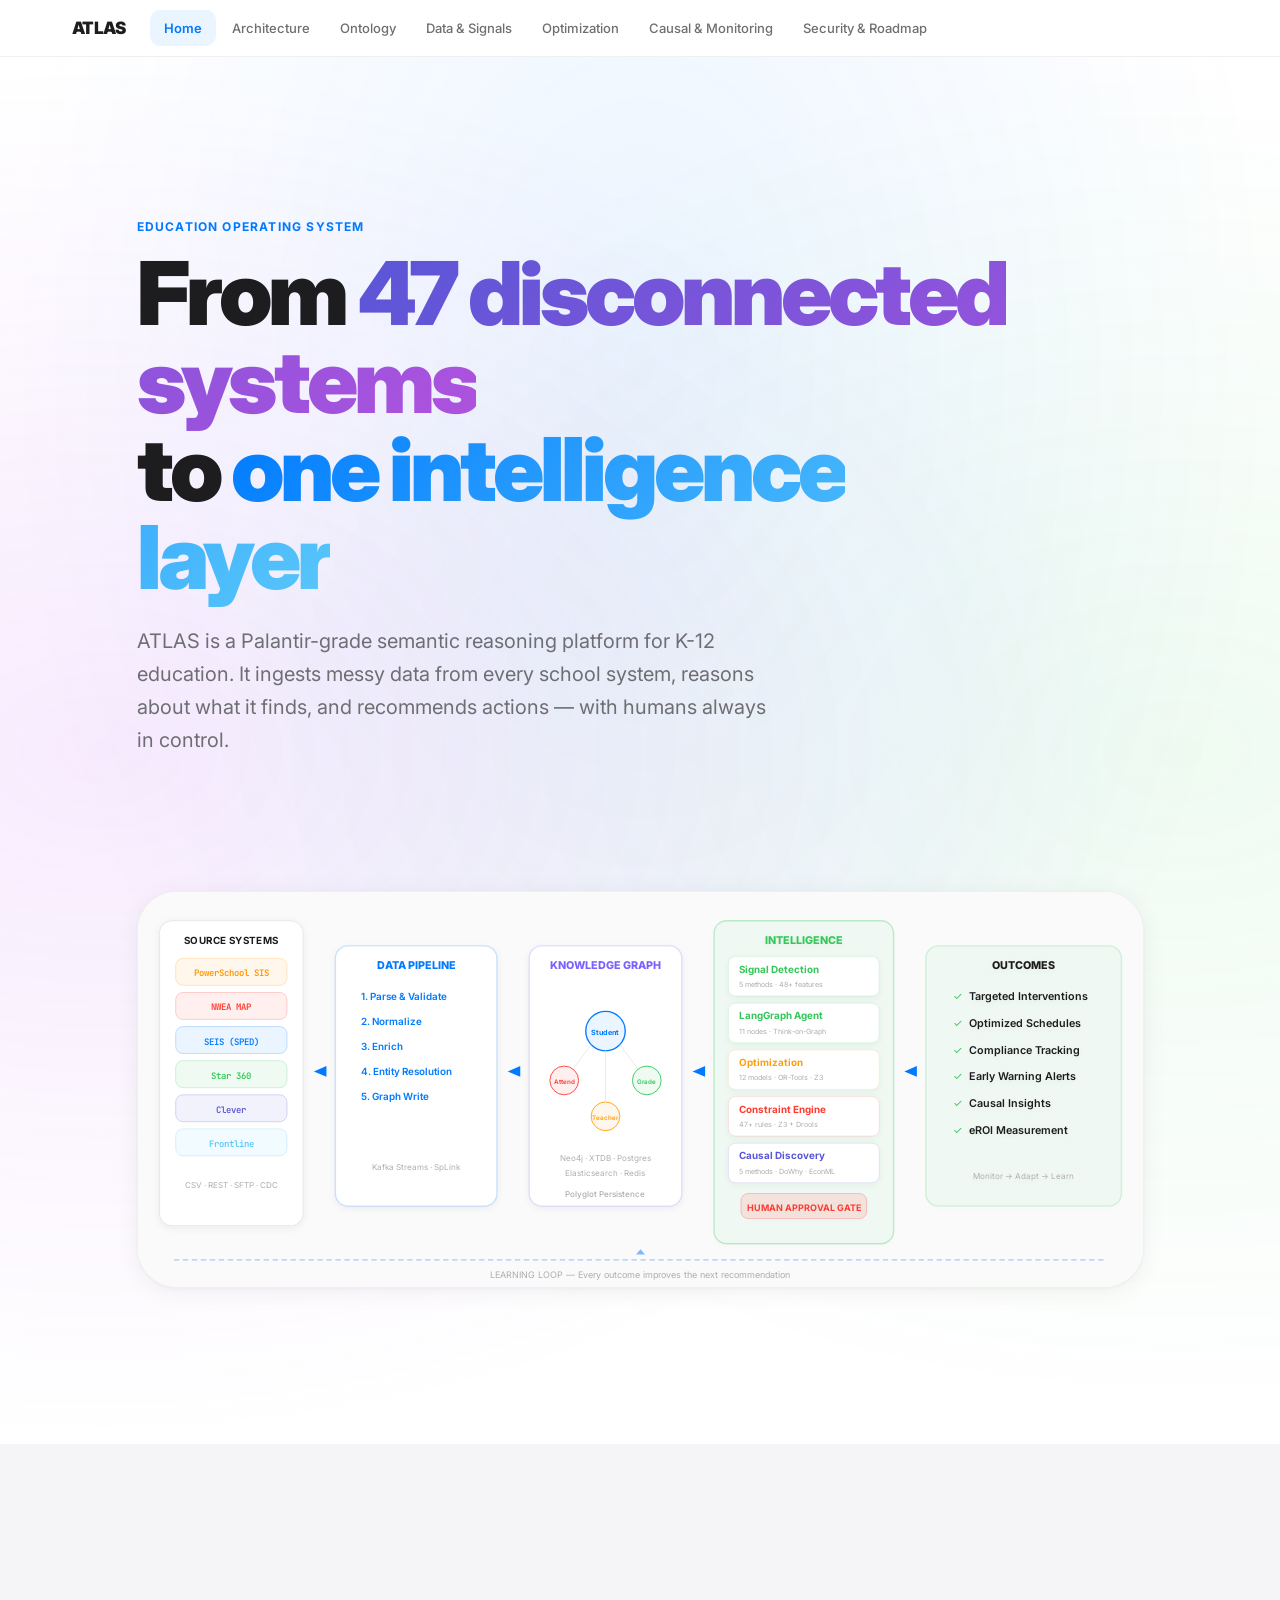
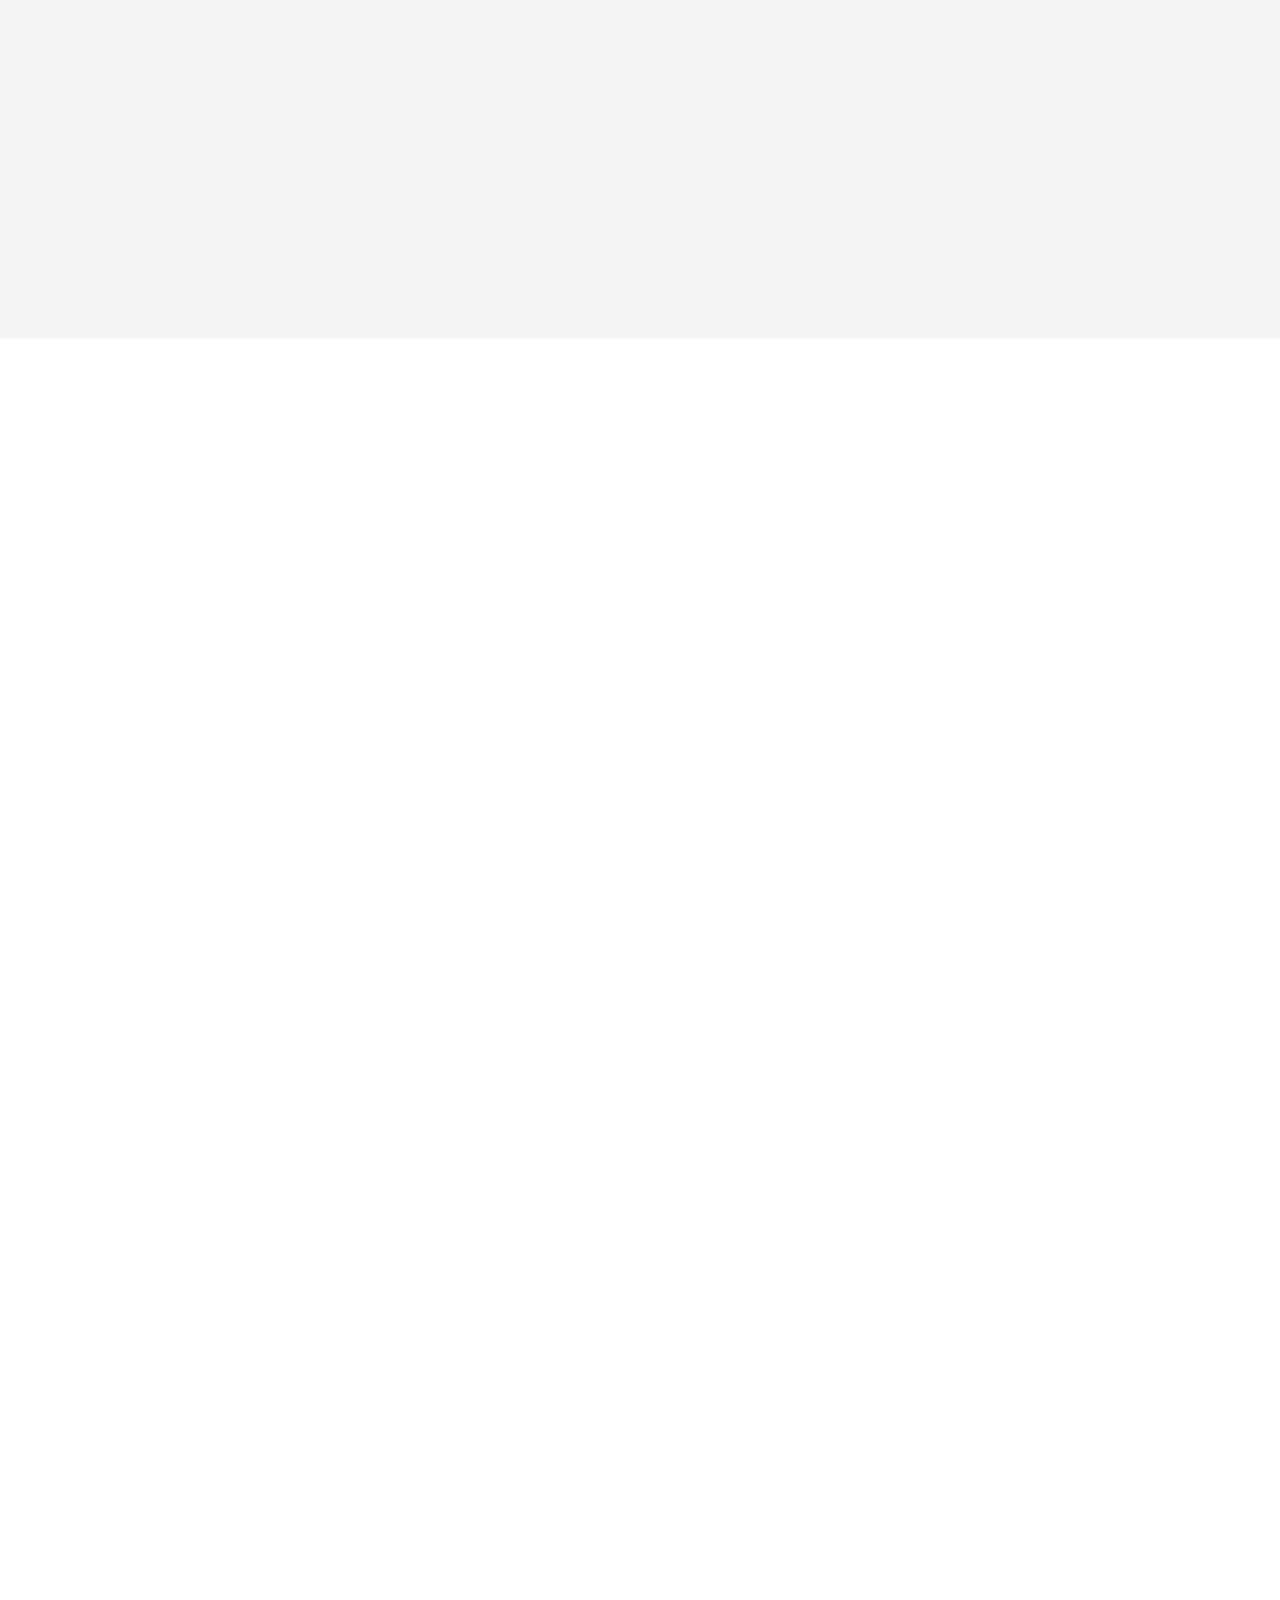
==== commit ff504818: "Restore original homepage design as foundation for improvements Reverts to the proven design shown i" ====
--- a/index.html
+++ b/index.html
@@ -28,683 +28,409 @@
 </div>
 </nav>
 
-<!-- ═══════════════════════════════════════════════════════════════════
-     SECTION 1 — HERO
-     Full-viewport cinematic opener with animated orbs and data flow
-     ═══════════════════════════════════════════════════════════════════ -->
+<!-- ═══════════════════════════ HERO ═══════════════════════════ -->
 <main id="main">
 <section class="hero" id="hero">
 <div class="hero-bg" style="background:
-  radial-gradient(ellipse at 20% 50%, rgba(123,97,255,.10) 0%, transparent 50%),
-  radial-gradient(ellipse at 50% 20%, rgba(0,122,255,.07) 0%, transparent 50%),
-  radial-gradient(ellipse at 80% 60%, rgba(52,199,89,.07) 0%, transparent 50%),
-  radial-gradient(ellipse at 60% 80%, rgba(255,159,10,.05) 0%, transparent 40%);"></div>
-
-<!-- Floating orbs -->
-<div class="hero-orbs" aria-hidden="true">
-  <div class="hero-orb hero-orb-1"></div>
-  <div class="hero-orb hero-orb-2"></div>
-  <div class="hero-orb hero-orb-3"></div>
-</div>
-
+  radial-gradient(ellipse at 20% 50%, rgba(191,90,242,.12) 0%, transparent 50%),
+  radial-gradient(ellipse at 50% 30%, rgba(0,122,255,.08) 0%, transparent 50%),
+  radial-gradient(ellipse at 80% 50%, rgba(52,199,89,.08) 0%, transparent 50%);"></div>
 <div class="con">
-  <div class="hero-content">
-    <div class="hero-badge reveal">
-      <span class="hero-badge-dot"></span>
-      Education Operating System
-    </div>
-    <h1 class="hero-title reveal reveal-d1">
-      See every student.<br>
-      <span class="grad-multi">Miss nothing.</span>
-    </h1>
-    <p class="hero-sub reveal reveal-d2">
-      ATLAS unifies 47 disconnected school systems into one intelligence layer.
-      It ingests messy data, reasons about what it finds, and recommends actions &mdash;
-      with humans always in control.
-    </p>
-    <div class="hero-actions reveal reveal-d3">
-      <a href="#how" class="cta-btn cta-primary">See how it works <span class="cta-arrow">&rarr;</span></a>
-      <a href="#explore" class="cta-btn cta-secondary">Explore the blueprint</a>
-    </div>
-  </div>
-
-  <!-- Hero metrics strip -->
-  <div class="hero-metrics reveal reveal-d4">
-    <div class="hero-metric">
-      <span class="hero-metric-num">47</span>
-      <span class="hero-metric-label">Systems Unified</span>
-    </div>
-    <div class="hero-metric-sep"></div>
-    <div class="hero-metric">
-      <span class="hero-metric-num">200+</span>
-      <span class="hero-metric-label">Entity Types</span>
-    </div>
-    <div class="hero-metric-sep"></div>
-    <div class="hero-metric">
-      <span class="hero-metric-num">12</span>
-      <span class="hero-metric-label">Optimization Models</span>
-    </div>
-    <div class="hero-metric-sep"></div>
-    <div class="hero-metric">
-      <span class="hero-metric-num">5</span>
-      <span class="hero-metric-label">Storage Engines</span>
-    </div>
-    <div class="hero-metric-sep"></div>
-    <div class="hero-metric">
-      <span class="hero-metric-num">&lt;50ms</span>
-      <span class="hero-metric-label">Query Latency</span>
-    </div>
-  </div>
-
-  <!-- Hero illustration — animated data flow -->
-  <div class="hero-illustration reveal reveal-d5">
-    <svg viewBox="0 0 1120 400" xmlns="http://www.w3.org/2000/svg">
+  <p class="sec-label reveal" style="color:var(--blue)">Education Operating System</p>
+  <h1 class="hero-title reveal reveal-d1" style="max-width:900px">
+    From <span class="grad-purple">47 disconnected systems</span><br>
+    to <span class="grad-blue">one intelligence layer</span>
+  </h1>
+  <p class="hero-sub reveal reveal-d2" style="max-width:640px">
+    ATLAS is a Palantir-grade semantic reasoning platform for K-12 education. It ingests messy data from every school system, reasons about what it finds, and recommends actions &mdash; with humans always in control.
+  </p>
+
+  <!-- Stat badges -->
+  <div class="pills reveal reveal-d3">
+    <span class="mp" style="color:#007AFF;border:1.5px solid rgba(0,122,255,.25)">5 Storage Engines</span>
+    <span class="mp" style="color:#FF3B30;border:1.5px solid rgba(255,59,48,.25)">12 Microservices</span>
+    <span class="mp" style="color:#34C759;border:1.5px solid rgba(52,199,89,.25)">9 Operational Domains</span>
+    <span class="mp" style="color:#FF9F0A;border:1.5px solid rgba(255,159,10,.25)">12 Optimization Models</span>
+    <span class="mp" style="color:#FF3B30;border:1.5px solid rgba(255,59,48,.25)">48+ Learner Features</span>
+    <span class="mp" style="color:#007AFF;border:1.5px solid rgba(0,122,255,.25)">5 Causal Methods</span>
+  </div>
+
+  <!-- System Architecture Flow Diagram -->
+  <div class="dia dia-hero reveal reveal-d4" style="margin-top:56px">
+    <svg viewBox="0 0 1120 440" xmlns="http://www.w3.org/2000/svg">
       <defs>
-        <filter id="glow-blue"><feDropShadow dx="0" dy="0" stdDeviation="6" flood-color="#007AFF" flood-opacity=".25"/></filter>
-        <filter id="glow-purple"><feDropShadow dx="0" dy="0" stdDeviation="6" flood-color="#7B61FF" flood-opacity=".25"/></filter>
-        <filter id="glow-green"><feDropShadow dx="0" dy="0" stdDeviation="6" flood-color="#34C759" flood-opacity=".25"/></filter>
-        <filter id="ds"><feDropShadow dx="0" dy="2" stdDeviation="6" flood-opacity=".06"/></filter>
-        <linearGradient id="flow-grad" x1="0" y1="0" x2="1" y2="0">
-          <stop offset="0%" stop-color="#007AFF" stop-opacity=".6"/>
-          <stop offset="50%" stop-color="#7B61FF" stop-opacity=".8"/>
-          <stop offset="100%" stop-color="#34C759" stop-opacity=".6"/>
-        </linearGradient>
-        <linearGradient id="card-grad" x1="0" y1="0" x2="0" y2="1">
-          <stop offset="0%" stop-color="#FFFFFF"/>
-          <stop offset="100%" stop-color="#F8F8FA"/>
-        </linearGradient>
+        <filter id="ds"><feDropShadow dx="0" dy="2" stdDeviation="4" flood-opacity=".06"/></filter>
       </defs>
-      <rect width="1120" height="400" fill="#FAFAFA" rx="0"/>
-
-      <!-- Animated flow lines (background) -->
-      <path d="M 184 200 C 280 200 280 120 400 120" fill="none" stroke="url(#flow-grad)" stroke-width="2" stroke-dasharray="8,6" opacity=".3" class="svg-draw"/>
-      <path d="M 184 200 C 280 200 280 200 400 200" fill="none" stroke="url(#flow-grad)" stroke-width="2" stroke-dasharray="8,6" opacity=".4" class="svg-draw"/>
-      <path d="M 184 200 C 280 200 280 280 400 280" fill="none" stroke="url(#flow-grad)" stroke-width="2" stroke-dasharray="8,6" opacity=".3" class="svg-draw"/>
-      <path d="M 540 200 C 620 200 620 200 710 200" fill="none" stroke="url(#flow-grad)" stroke-width="2.5" stroke-dasharray="8,6" opacity=".5" class="svg-draw"/>
-      <path d="M 850 200 C 920 200 920 200 980 200" fill="none" stroke="url(#flow-grad)" stroke-width="2" stroke-dasharray="8,6" opacity=".4" class="svg-draw"/>
-
-      <!-- SOURCE SYSTEMS (left cluster) -->
-      <g filter="url(#ds)" class="svg-fade stagger-1">
-        <rect x="24" y="44" width="160" height="312" rx="20" fill="url(#card-grad)" stroke="#E8E8ED" stroke-width="1.2"/>
-        <text x="104" y="76" text-anchor="middle" font-family="Inter" font-size="11" font-weight="800" fill="#1D1D1F" letter-spacing=".06em">SOURCE SYSTEMS</text>
-        <rect x="44" y="96" width="120" height="32" rx="10" fill="rgba(255,149,0,.07)" stroke="rgba(255,149,0,.2)" stroke-width="1"/>
-        <text x="104" y="117" text-anchor="middle" font-family="Inter" font-size="10" font-weight="600" fill="#FF9500">PowerSchool SIS</text>
-        <rect x="44" y="138" width="120" height="32" rx="10" fill="rgba(255,59,48,.07)" stroke="rgba(255,59,48,.2)" stroke-width="1"/>
-        <text x="104" y="159" text-anchor="middle" font-family="Inter" font-size="10" font-weight="600" fill="#FF3B30">NWEA MAP</text>
-        <rect x="44" y="180" width="120" height="32" rx="10" fill="rgba(0,122,255,.07)" stroke="rgba(0,122,255,.2)" stroke-width="1"/>
-        <text x="104" y="201" text-anchor="middle" font-family="Inter" font-size="10" font-weight="600" fill="#007AFF">SEIS (SPED)</text>
-        <rect x="44" y="222" width="120" height="32" rx="10" fill="rgba(52,199,89,.07)" stroke="rgba(52,199,89,.2)" stroke-width="1"/>
-        <text x="104" y="243" text-anchor="middle" font-family="Inter" font-size="10" font-weight="600" fill="#34C759">Star 360</text>
-        <rect x="44" y="264" width="120" height="32" rx="10" fill="rgba(88,86,214,.07)" stroke="rgba(88,86,214,.2)" stroke-width="1"/>
-        <text x="104" y="285" text-anchor="middle" font-family="Inter" font-size="10" font-weight="600" fill="#5856D6">Clever SSO</text>
-        <text x="104" y="332" text-anchor="middle" font-family="Inter" font-size="9" fill="#AEAEB2">CSV &middot; REST &middot; SFTP &middot; CDC</text>
-      </g>
-
-      <!-- DATA PIPELINE (center-left) -->
-      <g filter="url(#ds)" class="svg-fade stagger-3">
-        <rect x="400" y="74" width="140" height="252" rx="20" fill="url(#card-grad)" stroke="rgba(0,122,255,.2)" stroke-width="1.5"/>
-        <rect x="400" y="74" width="140" height="44" rx="20" fill="rgba(0,122,255,.06)"/>
-        <text x="470" y="102" text-anchor="middle" font-family="Inter" font-size="11" font-weight="800" fill="#007AFF" letter-spacing=".04em">PIPELINE</text>
-        <g font-family="Inter" font-size="10.5" font-weight="600" fill="#007AFF">
-          <circle cx="424" cy="142" r="4" fill="rgba(0,122,255,.2)"/>
-          <text x="436" y="146">Parse</text>
-          <circle cx="424" cy="172" r="4" fill="rgba(0,122,255,.25)"/>
-          <text x="436" y="176">Normalize</text>
-          <circle cx="424" cy="202" r="4" fill="rgba(0,122,255,.3)"/>
-          <text x="436" y="206">Enrich</text>
-          <circle cx="424" cy="232" r="4" fill="rgba(0,122,255,.35)"/>
-          <text x="436" y="236">Resolve</text>
-          <circle cx="424" cy="262" r="4" fill="rgba(0,122,255,.4)"/>
-          <text x="436" y="266">Persist</text>
-        </g>
-        <text x="470" y="308" text-anchor="middle" font-family="Inter" font-size="8.5" fill="#AEAEB2">Kafka Streams &middot; SpLink</text>
-      </g>
-
-      <!-- KNOWLEDGE GRAPH (center) -->
-      <g filter="url(#ds)" class="svg-fade stagger-5">
-        <rect x="710" y="74" width="140" height="252" rx="20" fill="url(#card-grad)" stroke="rgba(123,97,255,.2)" stroke-width="1.5"/>
-        <rect x="710" y="74" width="140" height="44" rx="20" fill="rgba(123,97,255,.06)"/>
-        <text x="780" y="102" text-anchor="middle" font-family="Inter" font-size="11" font-weight="800" fill="#7B61FF" letter-spacing=".04em">GRAPH</text>
-        <!-- Mini knowledge graph -->
-        <circle cx="780" cy="168" r="20" fill="rgba(0,122,255,.08)" stroke="#007AFF" stroke-width="1.5" filter="url(#glow-blue)"/>
-        <text x="780" y="172" text-anchor="middle" font-family="Inter" font-size="7.5" font-weight="700" fill="#007AFF">Student</text>
-        <circle cx="740" cy="220" r="13" fill="rgba(255,59,48,.08)" stroke="#FF3B30" stroke-width="1"/>
-        <text x="740" y="224" text-anchor="middle" font-family="Inter" font-size="6.5" font-weight="600" fill="#FF3B30">Attend</text>
-        <circle cx="820" cy="220" r="13" fill="rgba(52,199,89,.08)" stroke="#34C759" stroke-width="1"/>
-        <text x="820" y="224" text-anchor="middle" font-family="Inter" font-size="6.5" font-weight="600" fill="#34C759">Grade</text>
-        <circle cx="760" cy="266" r="13" fill="rgba(255,159,10,.08)" stroke="#FF9F0A" stroke-width="1"/>
-        <text x="760" y="270" text-anchor="middle" font-family="Inter" font-size="6.5" font-weight="600" fill="#FF9F0A">Teacher</text>
-        <circle cx="800" cy="266" r="13" fill="rgba(88,86,214,.08)" stroke="#5856D6" stroke-width="1"/>
-        <text x="800" y="270" text-anchor="middle" font-family="Inter" font-size="6.5" font-weight="600" fill="#5856D6">IEP</text>
-        <line x1="766" y1="184" x2="748" y2="210" stroke="rgba(0,0,0,.08)" stroke-width="1"/>
-        <line x1="794" y1="184" x2="812" y2="210" stroke="rgba(0,0,0,.08)" stroke-width="1"/>
-        <line x1="748" y1="232" x2="760" y2="254" stroke="rgba(0,0,0,.08)" stroke-width="1"/>
-        <line x1="812" y1="232" x2="800" y2="254" stroke="rgba(0,0,0,.08)" stroke-width="1"/>
-        <text x="780" y="308" text-anchor="middle" font-family="Inter" font-size="8.5" fill="#AEAEB2">Neo4j &middot; 200+ types</text>
-      </g>
-
-      <!-- OUTCOMES (right) -->
-      <g filter="url(#ds)" class="svg-fade stagger-7">
-        <rect x="980" y="94" width="116" height="212" rx="20" fill="url(#card-grad)" stroke="rgba(52,199,89,.2)" stroke-width="1.5"/>
-        <rect x="980" y="94" width="116" height="44" rx="20" fill="rgba(52,199,89,.06)"/>
-        <text x="1038" y="122" text-anchor="middle" font-family="Inter" font-size="11" font-weight="800" fill="#34C759" letter-spacing=".04em">ACTIONS</text>
-        <g font-family="Inter" font-size="10" font-weight="600" fill="#1D1D1F">
-          <text x="1002" y="164" fill="#34C759">&#10003;</text><text x="1016" y="164">Interventions</text>
-          <text x="1002" y="190" fill="#34C759">&#10003;</text><text x="1016" y="190">Scheduling</text>
-          <text x="1002" y="216" fill="#34C759">&#10003;</text><text x="1016" y="216">Compliance</text>
-          <text x="1002" y="242" fill="#34C759">&#10003;</text><text x="1016" y="242">Alerts</text>
-          <text x="1002" y="268" fill="#34C759">&#10003;</text><text x="1016" y="268">Insights</text>
-        </g>
-      </g>
-
-      <!-- Animated data particles along flow paths -->
-      <circle r="3" fill="#007AFF" opacity=".8">
-        <animateMotion dur="4s" repeatCount="indefinite" path="M 184 200 C 280 200 280 200 400 200" begin="0s"/>
-      </circle>
-      <circle r="3" fill="#7B61FF" opacity=".8">
-        <animateMotion dur="4s" repeatCount="indefinite" path="M 540 200 C 620 200 620 200 710 200" begin="1.5s"/>
-      </circle>
-      <circle r="2.5" fill="#34C759" opacity=".8">
-        <animateMotion dur="3.5s" repeatCount="indefinite" path="M 850 200 C 920 200 920 200 980 200" begin="3s"/>
-      </circle>
-      <circle r="2.5" fill="#007AFF" opacity=".6">
-        <animateMotion dur="4.5s" repeatCount="indefinite" path="M 184 200 C 280 200 280 120 400 120" begin="2s"/>
-      </circle>
-      <circle r="2.5" fill="#FF9F0A" opacity=".6">
-        <animateMotion dur="4.5s" repeatCount="indefinite" path="M 184 200 C 280 200 280 280 400 280" begin="1s"/>
-      </circle>
-
-      <!-- Learning loop at bottom -->
-      <line x1="60" y1="380" x2="1060" y2="380" stroke="#007AFF" stroke-width="1.5" stroke-dasharray="6,4" opacity=".2"/>
-      <text x="560" y="395" text-anchor="middle" font-family="Inter" font-size="9.5" font-weight="500" fill="#AEAEB2">CONTINUOUS LEARNING LOOP &mdash; Every outcome improves the next recommendation</text>
+      <rect width="1120" height="440" fill="#FAFAFA" rx="0"/>
+
+      <!-- SOURCE SYSTEMS -->
+      <g filter="url(#ds)">
+        <rect x="24" y="32" width="160" height="340" rx="14" fill="#FFF" stroke="#E8E8ED" stroke-width="1.2"/>
+        <text x="104" y="58" text-anchor="middle" font-family="Inter" font-size="11" font-weight="700" fill="#1D1D1F" letter-spacing=".04em">SOURCE SYSTEMS</text>
+        <rect x="42" y="74" width="124" height="30" rx="8" fill="rgba(255,149,0,.08)" stroke="rgba(255,149,0,.25)" stroke-width="1"/>
+        <text x="104" y="94" text-anchor="middle" font-family="JetBrains Mono" font-size="10" font-weight="600" fill="#FF9500">PowerSchool SIS</text>
+        <rect x="42" y="112" width="124" height="30" rx="8" fill="rgba(255,59,48,.08)" stroke="rgba(255,59,48,.25)" stroke-width="1"/>
+        <text x="104" y="132" text-anchor="middle" font-family="JetBrains Mono" font-size="10" font-weight="600" fill="#FF3B30">NWEA MAP</text>
+        <rect x="42" y="150" width="124" height="30" rx="8" fill="rgba(0,122,255,.08)" stroke="rgba(0,122,255,.25)" stroke-width="1"/>
+        <text x="104" y="170" text-anchor="middle" font-family="JetBrains Mono" font-size="10" font-weight="600" fill="#007AFF">SEIS (SPED)</text>
+        <rect x="42" y="188" width="124" height="30" rx="8" fill="rgba(52,199,89,.08)" stroke="rgba(52,199,89,.25)" stroke-width="1"/>
+        <text x="104" y="208" text-anchor="middle" font-family="JetBrains Mono" font-size="10" font-weight="600" fill="#34C759">Star 360</text>
+        <rect x="42" y="226" width="124" height="30" rx="8" fill="rgba(88,86,214,.08)" stroke="rgba(88,86,214,.25)" stroke-width="1"/>
+        <text x="104" y="246" text-anchor="middle" font-family="JetBrains Mono" font-size="10" font-weight="600" fill="#5856D6">Clever</text>
+        <rect x="42" y="264" width="124" height="30" rx="8" fill="rgba(90,200,250,.08)" stroke="rgba(90,200,250,.25)" stroke-width="1"/>
+        <text x="104" y="284" text-anchor="middle" font-family="JetBrains Mono" font-size="10" font-weight="600" fill="#5AC8FA">Frontline</text>
+        <text x="104" y="330" text-anchor="middle" font-family="Inter" font-size="9" fill="#AEAEB2">CSV &middot; REST &middot; SFTP &middot; CDC</text>
+      </g>
+
+      <!-- Arrow 1 -->
+      <polygon points="196,200 210,194 210,206" fill="#007AFF"/>
+
+      <!-- DATA PIPELINE -->
+      <g filter="url(#ds)">
+        <rect x="220" y="60" width="180" height="290" rx="14" fill="#FFF" stroke="rgba(0,122,255,.2)" stroke-width="1.5"/>
+        <text x="310" y="86" text-anchor="middle" font-family="Inter" font-size="12" font-weight="800" fill="#007AFF">DATA PIPELINE</text>
+        <text x="248" y="120" font-family="Inter" font-size="11" font-weight="600" fill="#007AFF">1. Parse &amp; Validate</text>
+        <text x="248" y="148" font-family="Inter" font-size="11" font-weight="600" fill="#007AFF">2. Normalize</text>
+        <text x="248" y="176" font-family="Inter" font-size="11" font-weight="600" fill="#007AFF">3. Enrich</text>
+        <text x="248" y="204" font-family="Inter" font-size="11" font-weight="600" fill="#007AFF">4. Entity Resolution</text>
+        <text x="248" y="232" font-family="Inter" font-size="11" font-weight="600" fill="#007AFF">5. Graph Write</text>
+        <text x="310" y="310" text-anchor="middle" font-family="Inter" font-size="9" fill="#AEAEB2">Kafka Streams &middot; SpLink</text>
+      </g>
+
+      <!-- Arrow 2 -->
+      <polygon points="412,200 426,194 426,206" fill="#007AFF"/>
+
+      <!-- KNOWLEDGE GRAPH -->
+      <g filter="url(#ds)">
+        <rect x="436" y="60" width="170" height="290" rx="14" fill="#FFF" stroke="rgba(123,97,255,.2)" stroke-width="1.5"/>
+        <text x="521" y="86" text-anchor="middle" font-family="Inter" font-size="12" font-weight="800" fill="#7B61FF">KNOWLEDGE GRAPH</text>
+        <!-- Graph visualization -->
+        <circle cx="521" cy="155" r="22" fill="rgba(0,122,255,.08)" stroke="#007AFF" stroke-width="1.5"/>
+        <text x="521" y="159" text-anchor="middle" font-family="Inter" font-size="8" font-weight="700" fill="#007AFF">Student</text>
+        <circle cx="475" cy="210" r="16" fill="rgba(255,59,48,.08)" stroke="#FF3B30" stroke-width="1"/>
+        <text x="475" y="214" text-anchor="middle" font-family="Inter" font-size="7" font-weight="600" fill="#FF3B30">Attend</text>
+        <circle cx="567" cy="210" r="16" fill="rgba(52,199,89,.08)" stroke="#34C759" stroke-width="1"/>
+        <text x="567" y="214" text-anchor="middle" font-family="Inter" font-size="7" font-weight="600" fill="#34C759">Grade</text>
+        <circle cx="521" cy="250" r="16" fill="rgba(255,159,10,.08)" stroke="#FF9F0A" stroke-width="1"/>
+        <text x="521" y="254" text-anchor="middle" font-family="Inter" font-size="7" font-weight="600" fill="#FF9F0A">Teacher</text>
+        <line x1="505" y1="170" x2="485" y2="197" stroke="#E8E8ED" stroke-width="1"/>
+        <line x1="537" y1="170" x2="557" y2="197" stroke="#E8E8ED" stroke-width="1"/>
+        <line x1="521" y1="177" x2="521" y2="234" stroke="#E8E8ED" stroke-width="1"/>
+        <text x="521" y="300" text-anchor="middle" font-family="Inter" font-size="9" fill="#AEAEB2">Neo4j &middot; XTDB &middot; Postgres</text>
+        <text x="521" y="316" text-anchor="middle" font-family="Inter" font-size="9" fill="#AEAEB2">Elasticsearch &middot; Redis</text>
+        <text x="521" y="340" text-anchor="middle" font-family="Inter" font-size="9" font-weight="500" fill="#AEAEB2">Polyglot Persistence</text>
+      </g>
+
+      <!-- Arrow 3 -->
+      <polygon points="618,200 632,194 632,206" fill="#007AFF"/>
+
+      <!-- INTELLIGENCE -->
+      <g filter="url(#ds)">
+        <rect x="642" y="32" width="200" height="360" rx="14" fill="rgba(52,199,89,.04)" stroke="rgba(52,199,89,.3)" stroke-width="1.5"/>
+        <text x="742" y="58" text-anchor="middle" font-family="Inter" font-size="12" font-weight="800" fill="#34C759">INTELLIGENCE</text>
+        <!-- Items -->
+        <rect x="658" y="72" width="168" height="44" rx="8" fill="#FFF" stroke="rgba(52,199,89,.15)" stroke-width="1"/>
+        <text x="670" y="90" font-family="Inter" font-size="11" font-weight="700" fill="#34C759">Signal Detection</text>
+        <text x="670" y="106" font-family="Inter" font-size="8" fill="#AEAEB2">5 methods &middot; 48+ features</text>
+
+        <rect x="658" y="124" width="168" height="44" rx="8" fill="#FFF" stroke="rgba(52,199,89,.15)" stroke-width="1"/>
+        <text x="670" y="142" font-family="Inter" font-size="11" font-weight="700" fill="#34C759">LangGraph Agent</text>
+        <text x="670" y="158" font-family="Inter" font-size="8" fill="#AEAEB2">11 nodes &middot; Think-on-Graph</text>
+
+        <rect x="658" y="176" width="168" height="44" rx="8" fill="#FFF" stroke="rgba(255,159,10,.15)" stroke-width="1"/>
+        <text x="670" y="194" font-family="Inter" font-size="11" font-weight="700" fill="#FF9F0A">Optimization</text>
+        <text x="670" y="210" font-family="Inter" font-size="8" fill="#AEAEB2">12 models &middot; OR-Tools &middot; Z3</text>
+
+        <rect x="658" y="228" width="168" height="44" rx="8" fill="#FFF" stroke="rgba(255,59,48,.15)" stroke-width="1"/>
+        <text x="670" y="246" font-family="Inter" font-size="11" font-weight="700" fill="#FF3B30">Constraint Engine</text>
+        <text x="670" y="262" font-family="Inter" font-size="8" fill="#AEAEB2">47+ rules &middot; Z3 + Drools</text>
+
+        <rect x="658" y="280" width="168" height="44" rx="8" fill="#FFF" stroke="rgba(88,86,214,.15)" stroke-width="1"/>
+        <text x="670" y="298" font-family="Inter" font-size="11" font-weight="700" fill="#5856D6">Causal Discovery</text>
+        <text x="670" y="314" font-family="Inter" font-size="8" fill="#AEAEB2">5 methods &middot; DoWhy &middot; EconML</text>
+
+        <!-- Human Approval Gate -->
+        <rect x="672" y="336" width="140" height="28" rx="8" fill="rgba(255,59,48,.1)" stroke="rgba(255,59,48,.3)" stroke-width="1"/>
+        <text x="742" y="355" text-anchor="middle" font-family="Inter" font-size="10" font-weight="700" fill="#FF3B30">HUMAN APPROVAL GATE</text>
+      </g>
+
+      <!-- Arrow 4 -->
+      <polygon points="854,200 868,194 868,206" fill="#007AFF"/>
+
+      <!-- OUTCOMES -->
+      <g filter="url(#ds)">
+        <rect x="878" y="60" width="218" height="290" rx="14" fill="rgba(52,199,89,.04)" stroke="rgba(52,199,89,.2)" stroke-width="1.5"/>
+        <text x="987" y="86" text-anchor="middle" font-family="Inter" font-size="12" font-weight="800" fill="#1D1D1F">OUTCOMES</text>
+        <text x="908" y="120" font-family="Inter" font-size="12" fill="#34C759">&#10003;</text>
+        <text x="926" y="120" font-family="Inter" font-size="12" font-weight="600" fill="#1D1D1F">Targeted Interventions</text>
+        <text x="908" y="150" font-family="Inter" font-size="12" fill="#34C759">&#10003;</text>
+        <text x="926" y="150" font-family="Inter" font-size="12" font-weight="600" fill="#1D1D1F">Optimized Schedules</text>
+        <text x="908" y="180" font-family="Inter" font-size="12" fill="#34C759">&#10003;</text>
+        <text x="926" y="180" font-family="Inter" font-size="12" font-weight="600" fill="#1D1D1F">Compliance Tracking</text>
+        <text x="908" y="210" font-family="Inter" font-size="12" fill="#34C759">&#10003;</text>
+        <text x="926" y="210" font-family="Inter" font-size="12" font-weight="600" fill="#1D1D1F">Early Warning Alerts</text>
+        <text x="908" y="240" font-family="Inter" font-size="12" fill="#34C759">&#10003;</text>
+        <text x="926" y="240" font-family="Inter" font-size="12" font-weight="600" fill="#1D1D1F">Causal Insights</text>
+        <text x="908" y="270" font-family="Inter" font-size="12" fill="#34C759">&#10003;</text>
+        <text x="926" y="270" font-family="Inter" font-size="12" font-weight="600" fill="#1D1D1F">eROI Measurement</text>
+        <text x="987" y="320" text-anchor="middle" font-family="Inter" font-size="9" fill="#AEAEB2">Monitor &rarr; Adapt &rarr; Learn</text>
+      </g>
+
+      <!-- LEARNING LOOP -->
+      <line x1="40" y1="410" x2="1080" y2="410" stroke="#007AFF" stroke-width="1.5" stroke-dasharray="6,4" opacity=".35"/>
+      <polygon points="555,404 560,398 565,404" fill="#007AFF" opacity=".5"/>
+      <text x="560" y="430" text-anchor="middle" font-family="Inter" font-size="10" fill="#AEAEB2">LEARNING LOOP &mdash; Every outcome improves the next recommendation</text>
     </svg>
   </div>
 </div>
 </section>
 
-<!-- ═══════════════════════════════════════════════════════════════════
-     SECTION 2 — THE PROBLEM
-     Dramatic before/after showing the pain and the solution
-     ═══════════════════════════════════════════════════════════════════ -->
-<section id="problem">
+<!-- ═══════════════════════════ WHY AN OPERATING SYSTEM ═══════════════════════════ -->
+<section class="section-alt" id="why">
 <div class="con">
-  <div class="text-center">
-    <p class="sec-label reveal" style="color:var(--red)">The Problem</p>
-    <h2 class="sec-title reveal">Schools drown in data.<br><span class="grad-red">Students fall through the cracks.</span></h2>
-    <p class="sec-sub mx-auto reveal" style="text-align:center">
-      A typical school district runs 47 disconnected software systems. When data lives in silos, the students who need help the most are the hardest to find.
-    </p>
-  </div>
-
-  <div class="problem-grid reveal">
-    <div class="problem-side problem-before">
-      <h3>Without ATLAS</h3>
-      <div class="problem-item">
-        <div class="problem-icon" style="background:rgba(255,59,48,.1)">
-          <svg width="18" height="18" viewBox="0 0 24 24" fill="none" stroke="#FF3B30" stroke-width="2" stroke-linecap="round"><path d="M18 6L6 18M6 6l12 12"/></svg>
-        </div>
-        <div>
-          <strong>47 disconnected systems</strong>
-          <p>SIS, LMS, SPED, assessments, behavior, transportation &mdash; all separate databases with no shared identity.</p>
-        </div>
-      </div>
-      <div class="problem-item">
-        <div class="problem-icon" style="background:rgba(255,59,48,.1)">
-          <svg width="18" height="18" viewBox="0 0 24 24" fill="none" stroke="#FF3B30" stroke-width="2" stroke-linecap="round"><path d="M18 6L6 18M6 6l12 12"/></svg>
-        </div>
-        <div>
-          <strong>Manual cross-referencing</strong>
-          <p>A counselor checks 6 systems to answer &ldquo;Is this student at risk?&rdquo; &mdash; if they think to ask at all.</p>
-        </div>
-      </div>
-      <div class="problem-item">
-        <div class="problem-icon" style="background:rgba(255,59,48,.1)">
-          <svg width="18" height="18" viewBox="0 0 24 24" fill="none" stroke="#FF3B30" stroke-width="2" stroke-linecap="round"><path d="M18 6L6 18M6 6l12 12"/></svg>
-        </div>
-        <div>
-          <strong>Months of delayed detection</strong>
-          <p>An intervention isn&rsquo;t working, but nobody notices until the quarterly review because no system connects the dots.</p>
-        </div>
-      </div>
-      <div class="problem-item">
-        <div class="problem-icon" style="background:rgba(255,59,48,.1)">
-          <svg width="18" height="18" viewBox="0 0 24 24" fill="none" stroke="#FF3B30" stroke-width="2" stroke-linecap="round"><path d="M18 6L6 18M6 6l12 12"/></svg>
-        </div>
-        <div>
-          <strong>Invisible causation</strong>
-          <p>A bus route change causes late arrivals to math &mdash; fractions scores decline. No system connects cause to effect.</p>
-        </div>
+  <details class="deep reveal">
+    <summary>Why does K-12 education need an operating system?</summary>
+    <div class="deep-body">
+      <p>A typical school district operates <strong>47 disconnected software systems</strong> &mdash; one for student information, another for assessments, another for special education, another for scheduling, another for behavior tracking, another for bus routing. Data lives in silos. A counselor wondering &ldquo;Is this student at risk?&rdquo; must manually check 6 different systems.</p>
+      <p>The consequences are real: IEP service minutes go undelivered because the scheduling system doesn&rsquo;t know about the SPED system&rsquo;s requirements. A student&rsquo;s reading intervention isn&rsquo;t working, but nobody notices for months because the progress monitoring data doesn&rsquo;t connect to the intervention assignment system. A bus route change causes a student to arrive late to math &mdash; their fractions scores decline, but no system connects the cause to the effect.</p>
+      <p>ATLAS solves this by creating a <strong>unified knowledge graph</strong> that connects everything: every student, teacher, course, assessment, intervention, schedule, bus route, and IEP obligation. Then it reasons about those connections using the same algorithmic approaches that transformed logistics, finance, and healthcare.</p>
+      <div class="co" style="background:rgba(0,122,255,.05);border-color:#007AFF;margin-top:24px">
+        <strong>Five architectural principles:</strong> (1) The ontology is the API &mdash; no direct database queries. (2) Events are the source of truth &mdash; current state is a materialized view. (3) Security is structural &mdash; access control on every graph traversal. (4) Intelligence is layered &mdash; deterministic algorithms first, ML/LLM augments. (5) Human authority is absolute &mdash; the system proposes, humans decide.
       </div>
     </div>
-    <div class="problem-side problem-after">
-      <h3>With ATLAS</h3>
-      <div class="problem-item">
-        <div class="problem-icon" style="background:rgba(52,199,89,.1)">
-          <svg width="18" height="18" viewBox="0 0 24 24" fill="none" stroke="#34C759" stroke-width="2.5" stroke-linecap="round"><path d="M20 6L9 17l-5-5"/></svg>
-        </div>
-        <div>
-          <strong>One unified knowledge graph</strong>
-          <p>Every student, teacher, course, assessment, IEP, and schedule connected in a single semantic model.</p>
-        </div>
-      </div>
-      <div class="problem-item">
-        <div class="problem-icon" style="background:rgba(52,199,89,.1)">
-          <svg width="18" height="18" viewBox="0 0 24 24" fill="none" stroke="#34C759" stroke-width="2.5" stroke-linecap="round"><path d="M20 6L9 17l-5-5"/></svg>
-        </div>
-        <div>
-          <strong>Automatic signal detection</strong>
-          <p>48+ features across 5 detection methods spot at-risk students before humans could &mdash; in real time.</p>
-        </div>
-      </div>
-      <div class="problem-item">
-        <div class="problem-icon" style="background:rgba(52,199,89,.1)">
-          <svg width="18" height="18" viewBox="0 0 24 24" fill="none" stroke="#34C759" stroke-width="2.5" stroke-linecap="round"><path d="M20 6L9 17l-5-5"/></svg>
-        </div>
-        <div>
-          <strong>Intelligent recommendations</strong>
-          <p>LangGraph reasons over the knowledge graph, matching students to optimal interventions and schedules.</p>
-        </div>
-      </div>
-      <div class="problem-item">
-        <div class="problem-icon" style="background:rgba(52,199,89,.1)">
-          <svg width="18" height="18" viewBox="0 0 24 24" fill="none" stroke="#34C759" stroke-width="2.5" stroke-linecap="round"><path d="M20 6L9 17l-5-5"/></svg>
-        </div>
-        <div>
-          <strong>Causal understanding</strong>
-          <p>5 causal inference methods determine <em>why</em> something happened &mdash; not just that it did.</p>
-        </div>
-      </div>
-    </div>
-  </div>
+  </details>
 </div>
 </section>
 
-<!-- ═══════════════════════════════════════════════════════════════════
-     SECTION 3 — HOW IT WORKS
-     5-step animated pipeline with large icons and scroll triggers
-     ═══════════════════════════════════════════════════════════════════ -->
-<section class="section-alt" id="how">
+<!-- ═══════════════════════════ SYSTEM ARCHITECTURE ═══════════════════════════ -->
+<section id="architecture">
 <div class="con">
-  <div class="text-center">
-    <p class="sec-label reveal" style="color:var(--blue)">How It Works</p>
-    <h2 class="sec-title reveal">Five steps from <span class="grad-blue">raw data</span> to <span class="grad-green">real action.</span></h2>
-    <p class="sec-sub mx-auto reveal" style="text-align:center">
-      ATLAS transforms disconnected school data into a unified intelligence layer through a five-stage pipeline &mdash; each stage adding more context and understanding.
-    </p>
-  </div>
-
-  <div class="pipeline reveal">
-    <div class="pipeline-step">
-      <div class="pipeline-icon" style="background:rgba(255,149,0,.08);border-color:rgba(255,149,0,.2)">
-        <svg width="32" height="32" viewBox="0 0 24 24" fill="none" stroke="#FF9500" stroke-width="1.8" stroke-linecap="round" stroke-linejoin="round"><path d="M21 15v4a2 2 0 01-2 2H5a2 2 0 01-2-2v-4"/><polyline points="7 10 12 15 17 10"/><line x1="12" y1="15" x2="12" y2="3"/></svg>
-      </div>
-      <div class="pipeline-num">1</div>
-      <h4>Ingest</h4>
-      <p>Connect to any source system &mdash; SIS, LMS, SPED, assessments &mdash; via REST, SFTP, CSV, or CDC streaming. Raw data lands in Kafka.</p>
-      <div class="pipeline-tech">Kafka &middot; Debezium &middot; CDC</div>
+  <p class="sec-label reveal" style="color:var(--purple)">System Architecture</p>
+  <h2 class="sec-title reveal" style="max-width:900px">
+    <span class="grad-purple">Five layers.</span> <span style="color:var(--tx)">One reasoning substrate.</span>
+  </h2>
+  <p class="sec-sub reveal" style="max-width:700px">
+    Polyglot persistence with an event-driven microservices architecture. Five storage engines, each chosen for specific query patterns, unified by a semantic layer that presents a single model to application code.
+  </p>
+
+  <!-- Architecture Layers Diagram -->
+  <div class="dia dia-hero reveal" style="margin-top:40px">
+    <svg viewBox="0 0 1120 620" xmlns="http://www.w3.org/2000/svg">
+      <defs>
+        <filter id="ds2"><feDropShadow dx="0" dy="1" stdDeviation="3" flood-opacity=".05"/></filter>
+      </defs>
+      <rect width="1120" height="620" fill="#FAFAFA" rx="0"/>
+
+      <!-- CLIENT LAYER -->
+      <g filter="url(#ds2)">
+        <rect x="60" y="24" width="1000" height="70" rx="16" fill="#FFF" stroke="#E8E8ED" stroke-width="1.2"/>
+        <text x="88" y="66" font-family="Inter" font-size="14" font-weight="800" fill="#1D1D1F" letter-spacing=".02em">CLIENT LAYER</text>
+        <rect x="280" y="40" width="100" height="36" rx="10" fill="rgba(0,122,255,.06)" stroke="rgba(0,122,255,.2)" stroke-width="1"/>
+        <text x="330" y="63" text-anchor="middle" font-family="JetBrains Mono" font-size="11" font-weight="500" fill="#007AFF">React/TS</text>
+        <rect x="396" y="40" width="110" height="36" rx="10" fill="rgba(0,122,255,.06)" stroke="rgba(0,122,255,.2)" stroke-width="1"/>
+        <text x="451" y="63" text-anchor="middle" font-family="JetBrains Mono" font-size="11" font-weight="500" fill="#007AFF">React Native</text>
+        <rect x="522" y="40" width="100" height="36" rx="10" fill="rgba(0,122,255,.06)" stroke="rgba(0,122,255,.2)" stroke-width="1"/>
+        <text x="572" y="63" text-anchor="middle" font-family="JetBrains Mono" font-size="11" font-weight="500" fill="#007AFF">GraphQL</text>
+        <rect x="638" y="40" width="80" height="36" rx="10" fill="rgba(0,122,255,.06)" stroke="rgba(0,122,255,.2)" stroke-width="1"/>
+        <text x="678" y="63" text-anchor="middle" font-family="JetBrains Mono" font-size="11" font-weight="500" fill="#007AFF">REST</text>
+        <text x="940" y="65" text-anchor="end" font-family="Inter" font-size="11" fill="#AEAEB2">What users touch</text>
+      </g>
+
+      <!-- API GATEWAY -->
+      <g filter="url(#ds2)">
+        <rect x="60" y="116" width="1000" height="70" rx="16" fill="rgba(255,159,10,.03)" stroke="rgba(255,159,10,.2)" stroke-width="1.2"/>
+        <text x="88" y="158" font-family="Inter" font-size="14" font-weight="800" fill="#1D1D1F" letter-spacing=".02em">API GATEWAY</text>
+        <rect x="280" y="132" width="150" height="36" rx="10" fill="rgba(255,159,10,.06)" stroke="rgba(255,159,10,.2)" stroke-width="1"/>
+        <text x="355" y="155" text-anchor="middle" font-family="JetBrains Mono" font-size="11" font-weight="500" fill="#FF9F0A">GraphQL Federation</text>
+        <rect x="446" y="132" width="100" height="36" rx="10" fill="rgba(255,159,10,.06)" stroke="rgba(255,159,10,.2)" stroke-width="1"/>
+        <text x="496" y="155" text-anchor="middle" font-family="JetBrains Mono" font-size="11" font-weight="500" fill="#FF9F0A">JWT + OPA</text>
+        <rect x="562" y="132" width="100" height="36" rx="10" fill="rgba(255,159,10,.06)" stroke="rgba(255,159,10,.2)" stroke-width="1"/>
+        <text x="612" y="155" text-anchor="middle" font-family="JetBrains Mono" font-size="11" font-weight="500" fill="#FF9F0A">Rate Limit</text>
+        <rect x="678" y="132" width="80" height="36" rx="10" fill="rgba(255,159,10,.06)" stroke="rgba(255,159,10,.2)" stroke-width="1"/>
+        <text x="718" y="155" text-anchor="middle" font-family="JetBrains Mono" font-size="11" font-weight="500" fill="#FF9F0A">Tracing</text>
+        <text x="940" y="157" text-anchor="end" font-family="Inter" font-size="11" fill="#AEAEB2">Auth, routing, observability</text>
+      </g>
+
+      <!-- 12 MICROSERVICES -->
+      <g filter="url(#ds2)">
+        <rect x="60" y="208" width="1000" height="120" rx="16" fill="rgba(52,199,89,.03)" stroke="rgba(52,199,89,.2)" stroke-width="1.2"/>
+        <text x="88" y="248" font-family="Inter" font-size="14" font-weight="800" fill="#1D1D1F" letter-spacing=".02em">12 MICROSERVICES</text>
+        <!-- Tier pills -->
+        <rect x="280" y="230" width="130" height="36" rx="10" fill="rgba(52,199,89,.08)" stroke="rgba(52,199,89,.25)" stroke-width="1"/>
+        <text x="345" y="253" text-anchor="middle" font-family="Inter" font-size="11" font-weight="600" fill="#34C759">Tier 1: Foundation</text>
+        <rect x="422" y="230" width="110" height="36" rx="10" fill="rgba(255,159,10,.08)" stroke="rgba(255,159,10,.25)" stroke-width="1"/>
+        <text x="477" y="253" text-anchor="middle" font-family="Inter" font-size="11" font-weight="600" fill="#FF9F0A">Tier 2: Data</text>
+        <rect x="544" y="230" width="140" height="36" rx="10" fill="rgba(255,59,48,.08)" stroke="rgba(255,59,48,.25)" stroke-width="1"/>
+        <text x="614" y="253" text-anchor="middle" font-family="Inter" font-size="11" font-weight="600" fill="#FF3B30">Tier 3: Intelligence</text>
+        <rect x="696" y="230" width="140" height="36" rx="10" fill="rgba(88,86,214,.08)" stroke="rgba(88,86,214,.25)" stroke-width="1"/>
+        <text x="766" y="253" text-anchor="middle" font-family="Inter" font-size="11" font-weight="600" fill="#5856D6">Tier 4: Operational</text>
+        <!-- Sub-labels -->
+        <text x="345" y="282" text-anchor="middle" font-family="Inter" font-size="9" fill="#AEAEB2">Ontology &middot; Auth &middot; Storage</text>
+        <text x="477" y="282" text-anchor="middle" font-family="Inter" font-size="9" fill="#AEAEB2">Ingestion &middot; ER &middot; Search</text>
+        <text x="614" y="282" text-anchor="middle" font-family="Inter" font-size="9" fill="#AEAEB2">Signals &middot; Reasoning &middot; Opt</text>
+        <text x="766" y="282" text-anchor="middle" font-family="Inter" font-size="9" fill="#AEAEB2">Workflow &middot; Monitor &middot; Disc</text>
+        <text x="940" y="257" text-anchor="end" font-family="Inter" font-size="11" fill="#AEAEB2">Business logic</text>
+        <text x="280" y="312" font-family="JetBrains Mono" font-size="9" fill="#AEAEB2">NestJS + TypeScript &middot; Python 3.12+ &middot; Java 21</text>
+      </g>
+
+      <!-- EVENT BACKBONE -->
+      <g filter="url(#ds2)">
+        <rect x="60" y="350" width="1000" height="70" rx="16" fill="rgba(255,159,10,.03)" stroke="rgba(255,159,10,.2)" stroke-width="1.2"/>
+        <text x="88" y="392" font-family="Inter" font-size="14" font-weight="800" fill="#1D1D1F" letter-spacing=".02em">EVENT BACKBONE</text>
+        <rect x="280" y="366" width="120" height="36" rx="10" fill="rgba(255,159,10,.06)" stroke="rgba(255,159,10,.2)" stroke-width="1"/>
+        <text x="340" y="389" text-anchor="middle" font-family="JetBrains Mono" font-size="11" font-weight="500" fill="#FF9F0A">Apache Kafka</text>
+        <rect x="416" y="366" width="120" height="36" rx="10" fill="rgba(255,159,10,.06)" stroke="rgba(255,159,10,.2)" stroke-width="1"/>
+        <text x="476" y="389" text-anchor="middle" font-family="JetBrains Mono" font-size="11" font-weight="500" fill="#FF9F0A">Debezium CDC</text>
+        <rect x="552" y="366" width="130" height="36" rx="10" fill="rgba(255,159,10,.06)" stroke="rgba(255,159,10,.2)" stroke-width="1"/>
+        <text x="617" y="389" text-anchor="middle" font-family="JetBrains Mono" font-size="11" font-weight="500" fill="#FF9F0A">Schema Registry</text>
+        <text x="940" y="391" text-anchor="end" font-family="Inter" font-size="11" fill="#AEAEB2">Events are source of truth</text>
+      </g>
+
+      <!-- POLYGLOT STORAGE -->
+      <g filter="url(#ds2)">
+        <rect x="60" y="442" width="1000" height="80" rx="16" fill="rgba(123,97,255,.03)" stroke="rgba(123,97,255,.2)" stroke-width="1.2"/>
+        <text x="88" y="486" font-family="Inter" font-size="14" font-weight="800" fill="#1D1D1F" letter-spacing=".02em">POLYGLOT STORAGE</text>
+        <!-- DB pills -->
+        <rect x="280" y="458" width="80" height="48" rx="10" fill="rgba(123,97,255,.06)" stroke="rgba(123,97,255,.2)" stroke-width="1"/>
+        <text x="320" y="478" text-anchor="middle" font-family="JetBrains Mono" font-size="11" font-weight="600" fill="#7B61FF">Neo4j</text>
+        <text x="320" y="494" text-anchor="middle" font-family="Inter" font-size="8" fill="#AEAEB2">Graph</text>
+        <rect x="376" y="458" width="100" height="48" rx="10" fill="rgba(123,97,255,.06)" stroke="rgba(123,97,255,.2)" stroke-width="1"/>
+        <text x="426" y="478" text-anchor="middle" font-family="JetBrains Mono" font-size="11" font-weight="600" fill="#7B61FF">PostgreSQL</text>
+        <text x="426" y="494" text-anchor="middle" font-family="Inter" font-size="8" fill="#AEAEB2">OLTP</text>
+        <rect x="492" y="458" width="80" height="48" rx="10" fill="rgba(123,97,255,.06)" stroke="rgba(123,97,255,.2)" stroke-width="1"/>
+        <text x="532" y="478" text-anchor="middle" font-family="JetBrains Mono" font-size="11" font-weight="600" fill="#7B61FF">XTDB v2</text>
+        <text x="532" y="494" text-anchor="middle" font-family="Inter" font-size="8" fill="#AEAEB2">Bitemporal</text>
+        <rect x="588" y="458" width="110" height="48" rx="10" fill="rgba(123,97,255,.06)" stroke="rgba(123,97,255,.2)" stroke-width="1"/>
+        <text x="643" y="478" text-anchor="middle" font-family="JetBrains Mono" font-size="11" font-weight="600" fill="#7B61FF">Elasticsearch</text>
+        <text x="643" y="494" text-anchor="middle" font-family="Inter" font-size="8" fill="#AEAEB2">Search</text>
+        <rect x="714" y="458" width="70" height="48" rx="10" fill="rgba(123,97,255,.06)" stroke="rgba(123,97,255,.2)" stroke-width="1"/>
+        <text x="749" y="478" text-anchor="middle" font-family="JetBrains Mono" font-size="11" font-weight="600" fill="#7B61FF">Redis</text>
+        <text x="749" y="494" text-anchor="middle" font-family="Inter" font-size="8" fill="#AEAEB2">Cache</text>
+        <text x="940" y="488" text-anchor="end" font-family="Inter" font-size="11" fill="#AEAEB2">Right engine for each query</text>
+      </g>
+
+      <!-- Connecting dashes between layers -->
+      <line x1="560" y1="94" x2="560" y2="116" stroke="#E8E8ED" stroke-width="1" stroke-dasharray="3,3"/>
+      <line x1="560" y1="186" x2="560" y2="208" stroke="#E8E8ED" stroke-width="1" stroke-dasharray="3,3"/>
+      <line x1="560" y1="328" x2="560" y2="350" stroke="#E8E8ED" stroke-width="1" stroke-dasharray="3,3"/>
+      <line x1="560" y1="420" x2="560" y2="442" stroke="#E8E8ED" stroke-width="1" stroke-dasharray="3,3"/>
+    </svg>
+  </div>
+
+  <!-- Storage Engines Accordion -->
+  <details class="deep reveal" style="margin-top:32px">
+    <summary>Storage engines &mdash; why five databases?</summary>
+    <div class="deep-body">
+      <p>No single database handles graph traversal, full-text search, bitemporal queries, OLTP transactions, and sub-millisecond caching equally well. ATLAS picks the best tool for each job:</p>
+      <table class="tbl">
+        <thead>
+          <tr><th>Engine</th><th>Role</th><th>Why This One</th></tr>
+        </thead>
+        <tbody>
+          <tr>
+            <td><strong>Neo4j Enterprise 5.x</strong></td>
+            <td>Graph store &mdash; relationships, 6+ hop traversals, GDS algorithms</td>
+            <td>Index-free adjacency gives 10-50ms for multi-hop queries. Composite Databases for per-district sharding. 65+ GDS algorithms (Leiden, PageRank, FastRP embeddings).</td>
+          </tr>
+          <tr>
+            <td><strong>PostgreSQL 16.x</strong></td>
+            <td>Transactional OLTP &mdash; accounts, config, constraint registry</td>
+            <td>ACID guarantees. Row-Level Security for tenant isolation. JSONB for flexible schema. SQL:2011 temporal tables.</td>
+          </tr>
+          <tr>
+            <td><strong>XTDB v2</strong></td>
+            <td>Bitemporal compliance &mdash; point-in-time reconstruction, audit</td>
+            <td>Native bitemporality (valid-time + system-time) on ALL tables. Postgres wire protocol. Hot/cold storage via S3.</td>
+          </tr>
+          <tr>
+            <td><strong>Elasticsearch 8.x</strong></td>
+            <td>Search &mdash; full-text, faceted filtering, autocomplete</td>
+            <td>Sub-50ms full-text search. Nested object queries. Index-per-tenant isolation.</td>
+          </tr>
+          <tr>
+            <td><strong>Redis 7.x</strong></td>
+            <td>Cache &mdash; results, sessions, rate limiting, pub/sub</td>
+            <td>Sub-1ms reads. Pub/sub for event-driven cache invalidation.</td>
+          </tr>
+        </tbody>
+      </table>
     </div>
-    <div class="pipeline-connector"><div class="pipeline-connector-line"></div><div class="pipeline-connector-dot"></div></div>
-    <div class="pipeline-step">
-      <div class="pipeline-icon" style="background:rgba(0,122,255,.08);border-color:rgba(0,122,255,.2)">
-        <svg width="32" height="32" viewBox="0 0 24 24" fill="none" stroke="#007AFF" stroke-width="1.8" stroke-linecap="round" stroke-linejoin="round"><path d="M14 2H6a2 2 0 00-2 2v16a2 2 0 002 2h12a2 2 0 002-2V8z"/><polyline points="14 2 14 8 20 8"/><line x1="16" y1="13" x2="8" y2="13"/><line x1="16" y1="17" x2="8" y2="17"/></svg>
-      </div>
-      <div class="pipeline-num">2</div>
-      <h4>Parse &amp; Normalize</h4>
-      <p>Validate schemas, deduplicate records, and normalize naming conventions. Every field maps to the ATLAS ontology.</p>
-      <div class="pipeline-tech">Schema Registry &middot; Avro</div>
+  </details>
+
+  <!-- 12 Microservices Accordion -->
+  <details class="deep reveal">
+    <summary>12 microservices across 4 tiers</summary>
+    <div class="deep-body">
+      <h4>Tier 1: Foundation (build first)</h4>
+      <div style="display:flex;flex-direction:column;gap:16px;margin:12px 0 28px">
+        <div style="display:flex;gap:14px;align-items:center;padding:12px 0;border-bottom:1px solid var(--border)">
+          <div class="card-icon" style="background:rgba(0,122,255,.08);margin:0;width:44px;height:44px;font-size:18px;border-radius:12px;flex-shrink:0">&#128451;</div>
+          <div><strong>Ontology Metadata Service</strong><br><span style="font-size:14px;color:var(--tx2)">Schema registry, entity type definitions, version control. PostgreSQL + Redis.</span></div>
+        </div>
+        <div style="display:flex;gap:14px;align-items:center;padding:12px 0;border-bottom:1px solid var(--border)">
+          <div class="card-icon" style="background:rgba(255,159,10,.08);margin:0;width:44px;height:44px;font-size:18px;border-radius:12px;flex-shrink:0">&#128274;</div>
+          <div><strong>Auth &amp; Security Service</strong><br><span style="font-size:14px;color:var(--tx2)">Authentication (Keycloak/Auth0), authorization (OPA), tenant management. PostgreSQL.</span></div>
+        </div>
+        <div style="display:flex;gap:14px;align-items:center;padding:12px 0;border-bottom:1px solid var(--border)">
+          <div class="card-icon" style="background:rgba(123,97,255,.08);margin:0;width:44px;height:44px;font-size:18px;border-radius:12px;flex-shrink:0">&#128190;</div>
+          <div><strong>Object Storage Service</strong><br><span style="font-size:14px;color:var(--tx2)">CRUD on ontology objects, graph writes, relationship management. Neo4j primary.</span></div>
+        </div>
+      </div>
+
+      <h4>Tier 2: Data (build second)</h4>
+      <div style="display:flex;flex-direction:column;gap:16px;margin:12px 0 28px">
+        <div style="display:flex;gap:14px;align-items:center;padding:12px 0;border-bottom:1px solid var(--border)">
+          <div class="card-icon" style="background:rgba(0,122,255,.08);margin:0;width:44px;height:44px;font-size:18px;border-radius:12px;flex-shrink:0">&#128230;</div>
+          <div><strong>Ingestion Service</strong><br><span style="font-size:14px;color:var(--tx2)">Source system connectors, CDC consumers, batch ETL, raw data landing. Kafka Streams.</span></div>
+        </div>
+        <div style="display:flex;gap:14px;align-items:center;padding:12px 0;border-bottom:1px solid var(--border)">
+          <div class="card-icon" style="background:rgba(52,199,89,.08);margin:0;width:44px;height:44px;font-size:18px;border-radius:12px;flex-shrink:0">&#128279;</div>
+          <div><strong>Entity Resolution Service</strong><br><span style="font-size:14px;color:var(--tx2)">Splink matching pipeline, golden record construction, crossref management. Python + DuckDB.</span></div>
+        </div>
+        <div style="display:flex;gap:14px;align-items:center;padding:12px 0;border-bottom:1px solid var(--border)">
+          <div class="card-icon" style="background:rgba(255,59,48,.08);margin:0;width:44px;height:44px;font-size:18px;border-radius:12px;flex-shrink:0">&#128269;</div>
+          <div><strong>Search Service</strong><br><span style="font-size:14px;color:var(--tx2)">Full-text indexing, faceted filtering, autocomplete. Elasticsearch.</span></div>
+        </div>
+      </div>
+
+      <h4>Tier 3: Intelligence (build third)</h4>
+      <div style="display:flex;flex-direction:column;gap:16px;margin:12px 0 28px">
+        <div style="display:flex;gap:14px;align-items:center;padding:12px 0;border-bottom:1px solid var(--border)">
+          <div class="card-icon" style="background:rgba(88,86,214,.08);margin:0;width:44px;height:44px;font-size:18px;border-radius:12px;flex-shrink:0">&#128200;</div>
+          <div><strong>Signal Detection Service</strong><br><span style="font-size:14px;color:var(--tx2)">Feature engineering, threshold/trend/anomaly/convergent/GNN detection, risk scoring. Python + LightGBM.</span></div>
+        </div>
+        <div style="display:flex;gap:14px;align-items:center;padding:12px 0;border-bottom:1px solid var(--border)">
+          <div class="card-icon" style="background:rgba(255,159,10,.08);margin:0;width:44px;height:44px;font-size:18px;border-radius:12px;flex-shrink:0">&#129504;</div>
+          <div><strong>Reasoning Service</strong><br><span style="font-size:14px;color:var(--tx2)">LLM agent orchestration, Think-on-Graph, Graph-RAG, explanation generation. Python + LangGraph.</span></div>
+        </div>
+        <div style="display:flex;gap:14px;align-items:center;padding:12px 0;border-bottom:1px solid var(--border)">
+          <div class="card-icon" style="background:rgba(255,59,48,.08);margin:0;width:44px;height:44px;font-size:18px;border-radius:12px;flex-shrink:0">&#9881;</div>
+          <div><strong>Constraint &amp; Optimization Service</strong><br><span style="font-size:14px;color:var(--tx2)">Z3 validation, OR-Tools scheduling, Timefold assignment, Drools rules. Python + Java.</span></div>
+        </div>
+      </div>
+
+      <h4>Tier 4: Operational (build last)</h4>
+      <div style="display:flex;flex-direction:column;gap:16px;margin:12px 0 0">
+        <div style="display:flex;gap:14px;align-items:center;padding:12px 0;border-bottom:1px solid var(--border)">
+          <div class="card-icon" style="background:rgba(52,199,89,.08);margin:0;width:44px;height:44px;font-size:18px;border-radius:12px;flex-shrink:0">&#128736;</div>
+          <div><strong>Workflow Service</strong><br><span style="font-size:14px;color:var(--tx2)">Multi-step approval flows, intervention lifecycle, notification dispatch. Temporal.</span></div>
+        </div>
+        <div style="display:flex;gap:14px;align-items:center;padding:12px 0;border-bottom:1px solid var(--border)">
+          <div class="card-icon" style="background:rgba(0,122,255,.08);margin:0;width:44px;height:44px;font-size:18px;border-radius:12px;flex-shrink:0">&#128202;</div>
+          <div><strong>Monitoring &amp; Causal Service</strong><br><span style="font-size:14px;color:var(--tx2)">CUSUM drift detection, causal inference pipeline, outcome tracking. Python + DoWhy.</span></div>
+        </div>
+        <div style="display:flex;gap:14px;align-items:center;padding:12px 0">
+          <div class="card-icon" style="background:rgba(123,97,255,.08);margin:0;width:44px;height:44px;font-size:18px;border-radius:12px;flex-shrink:0">&#128300;</div>
+          <div><strong>Discovery &amp; Reporting Service</strong><br><span style="font-size:14px;color:var(--tx2)">Dashboard generation, eROI calculations, compliance reports. React + D3.</span></div>
+        </div>
+      </div>
     </div>
-    <div class="pipeline-connector"><div class="pipeline-connector-line"></div><div class="pipeline-connector-dot"></div></div>
-    <div class="pipeline-step">
-      <div class="pipeline-icon" style="background:rgba(123,97,255,.08);border-color:rgba(123,97,255,.2)">
-        <svg width="32" height="32" viewBox="0 0 24 24" fill="none" stroke="#7B61FF" stroke-width="1.8" stroke-linecap="round" stroke-linejoin="round"><circle cx="12" cy="12" r="10"/><line x1="2" y1="12" x2="22" y2="12"/><path d="M12 2a15.3 15.3 0 014 10 15.3 15.3 0 01-4 10 15.3 15.3 0 01-4-10 15.3 15.3 0 014-10z"/></svg>
-      </div>
-      <div class="pipeline-num">3</div>
-      <h4>Resolve Entities</h4>
-      <p>Probabilistic matching links &ldquo;Maria Garcia&rdquo; in the SIS to &ldquo;M. Garcia&rdquo; in SPED to student #4821 everywhere.</p>
-      <div class="pipeline-tech">SpLink &middot; DuckDB</div>
-    </div>
-    <div class="pipeline-connector"><div class="pipeline-connector-line"></div><div class="pipeline-connector-dot"></div></div>
-    <div class="pipeline-step">
-      <div class="pipeline-icon" style="background:rgba(52,199,89,.08);border-color:rgba(52,199,89,.2)">
-        <svg width="32" height="32" viewBox="0 0 24 24" fill="none" stroke="#34C759" stroke-width="1.8" stroke-linecap="round" stroke-linejoin="round"><polygon points="12 2 2 7 12 12 22 7 12 2"/><polyline points="2 17 12 22 22 17"/><polyline points="2 12 12 17 22 12"/></svg>
-      </div>
-      <div class="pipeline-num">4</div>
-      <h4>Build the Graph</h4>
-      <p>Resolved entities and relationships are written into a Neo4j knowledge graph with 200+ entity types across 9 domains.</p>
-      <div class="pipeline-tech">Neo4j &middot; XTDB &middot; Postgres</div>
-    </div>
-    <div class="pipeline-connector"><div class="pipeline-connector-line"></div><div class="pipeline-connector-dot"></div></div>
-    <div class="pipeline-step">
-      <div class="pipeline-icon" style="background:rgba(255,59,48,.08);border-color:rgba(255,59,48,.2)">
-        <svg width="32" height="32" viewBox="0 0 24 24" fill="none" stroke="#FF3B30" stroke-width="1.8" stroke-linecap="round" stroke-linejoin="round"><path d="M22 11.08V12a10 10 0 11-5.93-9.14"/><polyline points="22 4 12 14.01 9 11.01"/></svg>
-      </div>
-      <div class="pipeline-num">5</div>
-      <h4>Reason &amp; Act</h4>
-      <p>Signal detection, LangGraph reasoning, and 12 optimization models generate recommendations &mdash; humans approve every action.</p>
-      <div class="pipeline-tech">LangGraph &middot; OR-Tools &middot; Z3</div>
-    </div>
-  </div>
+  </details>
 </div>
 </section>
 
-<!-- ═══════════════════════════════════════════════════════════════════
-     SECTION 4 — WHO IT'S FOR
-     4 persona cards with rich detail and hover interactions
-     ═══════════════════════════════════════════════════════════════════ -->
-<section id="personas">
-<div class="con">
-  <div class="text-center">
-    <p class="sec-label reveal" style="color:var(--green)">Who It&rsquo;s For</p>
-    <h2 class="sec-title reveal">One platform,<br><span class="grad-green">four perspectives.</span></h2>
-    <p class="sec-sub mx-auto reveal" style="text-align:center">
-      ATLAS adapts to each role &mdash; showing the right information at the right level of detail, with every recommendation grounded in the same unified data.
-    </p>
-  </div>
-
-  <div class="g2 reveal" style="margin-top:56px;gap:28px">
-    <div class="persona-card blue">
-      <div class="persona-header">
-        <span class="persona-emoji">&#128105;&#8205;&#127979;</span>
-        <div>
-          <h3>Teachers</h3>
-          <p class="persona-role">Classroom Practitioners</p>
-        </div>
-      </div>
-      <p>See a complete portrait of each student &mdash; attendance patterns, assessment trajectories, intervention history, and IEP obligations &mdash; in one view. Get proactive alerts when a student shows early warning signs, with specific, actionable recommendations.</p>
-      <div class="persona-features">
-        <span class="persona-feature">Student 360 View</span>
-        <span class="persona-feature">Early Warning Alerts</span>
-        <span class="persona-feature">Intervention Matching</span>
-        <span class="persona-feature">Progress Monitoring</span>
-      </div>
-    </div>
-    <div class="persona-card purple">
-      <div class="persona-header">
-        <span class="persona-emoji">&#128100;</span>
-        <div>
-          <h3>Administrators</h3>
-          <p class="persona-role">Building &amp; District Leaders</p>
-        </div>
-      </div>
-      <p>Optimize resource allocation across the entire district. See which interventions deliver the highest ROI, identify staffing gaps before they become crises, and track compliance obligations automatically.</p>
-      <div class="persona-features">
-        <span class="persona-feature">Resource Optimization</span>
-        <span class="persona-feature">eROI Dashboards</span>
-        <span class="persona-feature">Compliance Tracking</span>
-        <span class="persona-feature">Staff Allocation</span>
-      </div>
-    </div>
-    <div class="persona-card green">
-      <div class="persona-header">
-        <span class="persona-emoji">&#129489;&#8205;&#128300;</span>
-        <div>
-          <h3>Specialists</h3>
-          <p class="persona-role">SPED &amp; Intervention Teams</p>
-        </div>
-      </div>
-      <p>Never miss an IEP deadline or service minute again. ATLAS tracks every obligation, monitors delivery in real-time, and alerts you to scheduling conflicts before they cause compliance violations.</p>
-      <div class="persona-features">
-        <span class="persona-feature">IEP Management</span>
-        <span class="persona-feature">Service Tracking</span>
-        <span class="persona-feature">Caseload Optimization</span>
-        <span class="persona-feature">Compliance Alerts</span>
-      </div>
-    </div>
-    <div class="persona-card amber">
-      <div class="persona-header">
-        <span class="persona-emoji">&#128187;</span>
-        <div>
-          <h3>Data Teams</h3>
-          <p class="persona-role">Analysts &amp; Engineers</p>
-        </div>
-      </div>
-      <p>Access a unified data layer through GraphQL or the ontology API. Run causal analyses, build custom dashboards, and extend the platform with new detection models &mdash; all on a consistent semantic foundation.</p>
-      <div class="persona-features">
-        <span class="persona-feature">GraphQL API</span>
-        <span class="persona-feature">Causal Analysis</span>
-        <span class="persona-feature">Custom Models</span>
-        <span class="persona-feature">Data Lineage</span>
-      </div>
-    </div>
-  </div>
-</div>
-</section>
-
-<!-- ═══════════════════════════════════════════════════════════════════
-     SECTION 5 — THE ENGINE
-     Simplified, beautiful animated architecture overview
-     ═══════════════════════════════════════════════════════════════════ -->
-<section class="section-alt" id="engine">
-<div class="con">
-  <div class="text-center">
-    <p class="sec-label reveal" style="color:var(--purple)">The Engine</p>
-    <h2 class="sec-title reveal"><span class="grad-purple">Five layers.</span> One reasoning substrate.</h2>
-    <p class="sec-sub mx-auto reveal" style="text-align:center">
-      A polyglot microservices architecture with 5 storage engines, 12 services, and an event-driven backbone. Each layer does one thing extraordinarily well.
-    </p>
-  </div>
-
-  <div class="engine-stack reveal">
-    <div class="engine-layer engine-layer-1">
-      <div class="engine-layer-inner">
-        <div class="engine-layer-label">
-          <span class="engine-layer-num">1</span>
-          <div>
-            <h4>Client Layer</h4>
-            <p>React/TS web, React Native mobile, GraphQL &amp; REST APIs</p>
-          </div>
-        </div>
-        <div class="engine-layer-pills">
-          <span class="engine-pill" style="--pill-color:#007AFF">React/TS</span>
-          <span class="engine-pill" style="--pill-color:#007AFF">React Native</span>
-          <span class="engine-pill" style="--pill-color:#007AFF">GraphQL</span>
-        </div>
-      </div>
-    </div>
-    <div class="engine-layer engine-layer-2">
-      <div class="engine-layer-inner">
-        <div class="engine-layer-label">
-          <span class="engine-layer-num" style="background:var(--amber)">2</span>
-          <div>
-            <h4>API Gateway</h4>
-            <p>Authentication, authorization, rate limiting, and distributed tracing</p>
-          </div>
-        </div>
-        <div class="engine-layer-pills">
-          <span class="engine-pill" style="--pill-color:#FF9F0A">GraphQL Federation</span>
-          <span class="engine-pill" style="--pill-color:#FF9F0A">JWT + OPA</span>
-          <span class="engine-pill" style="--pill-color:#FF9F0A">Tracing</span>
-        </div>
-      </div>
-    </div>
-    <div class="engine-layer engine-layer-3">
-      <div class="engine-layer-inner">
-        <div class="engine-layer-label">
-          <span class="engine-layer-num" style="background:var(--green)">3</span>
-          <div>
-            <h4>12 Microservices</h4>
-            <p>Four tiers: Foundation, Data, Intelligence, and Operational</p>
-          </div>
-        </div>
-        <div class="engine-layer-pills">
-          <span class="engine-pill" style="--pill-color:#34C759">Ontology</span>
-          <span class="engine-pill" style="--pill-color:#34C759">Auth</span>
-          <span class="engine-pill" style="--pill-color:#FF9F0A">Ingestion</span>
-          <span class="engine-pill" style="--pill-color:#FF9F0A">ER</span>
-          <span class="engine-pill" style="--pill-color:#FF3B30">Signals</span>
-          <span class="engine-pill" style="--pill-color:#FF3B30">Reasoning</span>
-          <span class="engine-pill" style="--pill-color:#5856D6">Workflow</span>
-          <span class="engine-pill" style="--pill-color:#5856D6">Monitor</span>
-        </div>
-      </div>
-    </div>
-    <div class="engine-layer engine-layer-4">
-      <div class="engine-layer-inner">
-        <div class="engine-layer-label">
-          <span class="engine-layer-num" style="background:var(--amber)">4</span>
-          <div>
-            <h4>Event Backbone</h4>
-            <p>Events are the source of truth &mdash; current state is a materialized view</p>
-          </div>
-        </div>
-        <div class="engine-layer-pills">
-          <span class="engine-pill" style="--pill-color:#FF9F0A">Apache Kafka</span>
-          <span class="engine-pill" style="--pill-color:#FF9F0A">Debezium CDC</span>
-          <span class="engine-pill" style="--pill-color:#FF9F0A">Schema Registry</span>
-        </div>
-      </div>
-    </div>
-    <div class="engine-layer engine-layer-5">
-      <div class="engine-layer-inner">
-        <div class="engine-layer-label">
-          <span class="engine-layer-num" style="background:var(--purple)">5</span>
-          <div>
-            <h4>Polyglot Storage</h4>
-            <p>The right engine for each query pattern &mdash; no compromises</p>
-          </div>
-        </div>
-        <div class="engine-layer-pills">
-          <span class="engine-pill" style="--pill-color:#7B61FF">Neo4j</span>
-          <span class="engine-pill" style="--pill-color:#7B61FF">PostgreSQL</span>
-          <span class="engine-pill" style="--pill-color:#7B61FF">XTDB v2</span>
-          <span class="engine-pill" style="--pill-color:#7B61FF">Elasticsearch</span>
-          <span class="engine-pill" style="--pill-color:#7B61FF">Redis</span>
-        </div>
-      </div>
-    </div>
-  </div>
-
-  <div class="text-center reveal" style="margin-top:48px">
-    <a href="architecture.html" class="cta-btn cta-secondary">Explore the full architecture &rarr;</a>
-  </div>
-</div>
-</section>
-
-<!-- ═══════════════════════════════════════════════════════════════════
-     SECTION 6 — BY THE NUMBERS
-     Large animated counter statistics
-     ═══════════════════════════════════════════════════════════════════ -->
-<section id="numbers">
-<div class="con">
-  <div class="text-center">
-    <p class="sec-label reveal" style="color:var(--blue)">By The Numbers</p>
-    <h2 class="sec-title reveal">Built for <span class="grad-blue">scale.</span></h2>
-  </div>
-
-  <div class="stat-row reveal" style="margin-top:64px">
-    <div class="stat-item">
-      <div class="stat-num grad-blue" data-target="200" data-suffix="+">0</div>
-      <div class="stat-label">Entity Types</div>
-      <div class="stat-detail">in the knowledge graph</div>
-    </div>
-    <div class="stat-item">
-      <div class="stat-num grad-purple" data-target="12">0</div>
-      <div class="stat-label">Optimization Models</div>
-      <div class="stat-detail">for resource allocation</div>
-    </div>
-    <div class="stat-item">
-      <div class="stat-num grad-green" data-target="48" data-suffix="+">0</div>
-      <div class="stat-label">Learner Features</div>
-      <div class="stat-detail">for signal detection</div>
-    </div>
-    <div class="stat-item">
-      <div class="stat-num grad-amber" data-target="5">0</div>
-      <div class="stat-label">Causal Methods</div>
-      <div class="stat-detail">for root cause analysis</div>
-    </div>
-    <div class="stat-item">
-      <div class="stat-num grad-red" data-target="9">0</div>
-      <div class="stat-label">Domains</div>
-      <div class="stat-detail">across the ontology</div>
-    </div>
-  </div>
-
-  <div class="stat-row reveal" style="margin-top:24px">
-    <div class="stat-item">
-      <div class="stat-num" style="color:var(--tx)" data-target="12">0</div>
-      <div class="stat-label">Microservices</div>
-      <div class="stat-detail">across 4 tiers</div>
-    </div>
-    <div class="stat-item">
-      <div class="stat-num" style="color:var(--tx)" data-target="5">0</div>
-      <div class="stat-label">Storage Engines</div>
-      <div class="stat-detail">polyglot persistence</div>
-    </div>
-    <div class="stat-item">
-      <div class="stat-num" style="color:var(--tx)" data-target="47" data-suffix="+">0</div>
-      <div class="stat-label">Constraint Rules</div>
-      <div class="stat-detail">Z3 + Drools</div>
-    </div>
-    <div class="stat-item">
-      <div class="stat-num" style="color:var(--tx)" data-target="11">0</div>
-      <div class="stat-label">LangGraph Nodes</div>
-      <div class="stat-detail">in the reasoning agent</div>
-    </div>
-    <div class="stat-item">
-      <div class="stat-num" style="color:var(--tx)" data-target="7">0</div>
-      <div class="stat-label">Security Layers</div>
-      <div class="stat-detail">defense in depth</div>
-    </div>
-  </div>
-</div>
-</section>
-
-<!-- ═══════════════════════════════════════════════════════════════════
-     SECTION 7 — CORE PRINCIPLES
-     3 architectural principles with visual presentation
-     ═══════════════════════════════════════════════════════════════════ -->
-<section class="section-alt" id="principles">
-<div class="con">
-  <div class="text-center">
-    <p class="sec-label reveal" style="color:var(--purple)">Core Principles</p>
-    <h2 class="sec-title reveal">Designed around<br><span class="grad-purple">five truths.</span></h2>
-  </div>
-
-  <div class="principles-grid reveal" style="margin-top:64px">
-    <div class="principle-card">
-      <div class="principle-icon" style="background:rgba(0,122,255,.08)">
-        <svg width="28" height="28" viewBox="0 0 24 24" fill="none" stroke="#007AFF" stroke-width="1.8" stroke-linecap="round" stroke-linejoin="round"><polygon points="12 2 2 7 12 12 22 7 12 2"/><polyline points="2 17 12 22 22 17"/><polyline points="2 12 12 17 22 12"/></svg>
-      </div>
-      <h3>The Ontology is the API</h3>
-      <p>No direct database queries. Application code interacts with semantic entities and relationships. The ontology enforces consistency across all 5 storage engines.</p>
-    </div>
-    <div class="principle-card">
-      <div class="principle-icon" style="background:rgba(123,97,255,.08)">
-        <svg width="28" height="28" viewBox="0 0 24 24" fill="none" stroke="#7B61FF" stroke-width="1.8" stroke-linecap="round" stroke-linejoin="round"><polyline points="22 12 18 12 15 21 9 3 6 12 2 12"/></svg>
-      </div>
-      <h3>Events Are Truth</h3>
-      <p>Current state is a materialized view of the event stream. Every change is captured, ordered, and replayable &mdash; providing complete auditability and temporal reconstruction.</p>
-    </div>
-    <div class="principle-card">
-      <div class="principle-icon" style="background:rgba(255,59,48,.08)">
-        <svg width="28" height="28" viewBox="0 0 24 24" fill="none" stroke="#FF3B30" stroke-width="1.8" stroke-linecap="round" stroke-linejoin="round"><rect x="3" y="11" width="18" height="11" rx="2" ry="2"/><path d="M7 11V7a5 5 0 0110 0v4"/></svg>
-      </div>
-      <h3>Security Is Structural</h3>
-      <p>Access control on every graph traversal, not just at the API boundary. ABAC + ReBAC policies evaluated on each query. FERPA and COPPA compliance by architecture.</p>
-    </div>
-    <div class="principle-card">
-      <div class="principle-icon" style="background:rgba(52,199,89,.08)">
-        <svg width="28" height="28" viewBox="0 0 24 24" fill="none" stroke="#34C759" stroke-width="1.8" stroke-linecap="round" stroke-linejoin="round"><path d="M12 20h9"/><path d="M16.5 3.5a2.121 2.121 0 013 3L7 19l-4 1 1-4L16.5 3.5z"/></svg>
-      </div>
-      <h3>Intelligence Is Layered</h3>
-      <p>Deterministic algorithms first. ML augments. LLMs orchestrate. Each layer adds sophistication while the previous layer provides safety bounds and explainability.</p>
-    </div>
-    <div class="principle-card principle-card-wide">
-      <div class="principle-icon" style="background:rgba(255,159,10,.08)">
-        <svg width="28" height="28" viewBox="0 0 24 24" fill="none" stroke="#FF9F0A" stroke-width="1.8" stroke-linecap="round" stroke-linejoin="round"><path d="M17 21v-2a4 4 0 00-4-4H5a4 4 0 00-4 4v2"/><circle cx="9" cy="7" r="4"/><path d="M23 21v-2a4 4 0 00-3-3.87"/><path d="M16 3.13a4 4 0 010 7.75"/></svg>
-      </div>
-      <h3>Human Authority Is Absolute</h3>
-      <p>The system proposes, humans decide. Every recommendation passes through an approval gate. Educators maintain full control over student-facing actions. The AI is a tool &mdash; never an authority.</p>
-    </div>
-  </div>
-</div>
-</section>
-
-<!-- ═══════════════════════════════════════════════════════════════════
-     SECTION 8 — EXPLORE DEEP DIVES
-     Chapter preview cards with beautiful illustrations
-     ═══════════════════════════════════════════════════════════════════ -->
-<section id="explore">
+<!-- ═══════════════════════════ EXPLORE CHAPTERS ═══════════════════════════ -->
+<section class="section-alt" id="explore">
 <div class="con">
   <div class="text-center">
     <p class="sec-label reveal" style="color:var(--blue)">The Blueprint</p>
@@ -714,21 +440,21 @@
 
   <div class="g3 reveal" style="margin-top:56px">
     <a href="architecture.html" class="preview-card">
-      <div class="preview-visual" style="background:rgba(88,86,214,.05)">
+      <div class="preview-visual" style="background:rgba(88,86,214,.06)">
         <svg viewBox="0 0 280 180" xmlns="http://www.w3.org/2000/svg">
-          <rect x="30" y="15" width="220" height="28" rx="10" fill="#FFF" stroke="#5856D6" stroke-width="1.2"/>
-          <text x="140" y="34" text-anchor="middle" font-family="Inter" font-size="9" font-weight="700" fill="#5856D6">Client Layer</text>
-          <rect x="30" y="51" width="220" height="28" rx="10" fill="#FFF" stroke="#007AFF" stroke-width="1.2"/>
-          <text x="140" y="70" text-anchor="middle" font-family="Inter" font-size="9" font-weight="700" fill="#007AFF">API Gateway + Auth</text>
-          <rect x="30" y="87" width="70" height="28" rx="8" fill="rgba(123,97,255,.08)" stroke="#7B61FF" stroke-width="1"/>
-          <text x="65" y="106" text-anchor="middle" font-family="Inter" font-size="7" font-weight="600" fill="#7B61FF">Query</text>
-          <rect x="105" y="87" width="70" height="28" rx="8" fill="rgba(255,159,10,.08)" stroke="#FF9F0A" stroke-width="1"/>
-          <text x="140" y="106" text-anchor="middle" font-family="Inter" font-size="7" font-weight="600" fill="#FF9F0A">Action</text>
-          <rect x="180" y="87" width="70" height="28" rx="8" fill="rgba(52,199,89,.08)" stroke="#34C759" stroke-width="1"/>
-          <text x="215" y="106" text-anchor="middle" font-family="Inter" font-size="7" font-weight="600" fill="#34C759">Ingest</text>
-          <rect x="30" y="123" width="220" height="24" rx="8" fill="rgba(255,59,48,.05)" stroke="#FF3B30" stroke-width="1"/>
-          <text x="140" y="140" text-anchor="middle" font-family="Inter" font-size="8" font-weight="600" fill="#FF3B30">Kafka Event Bus</text>
-          <text x="140" y="168" text-anchor="middle" font-family="Inter" font-size="9" font-weight="600" fill="#AEAEB2">12 services &#183; 5 databases</text>
+          <rect x="30" y="15" width="220" height="30" rx="10" fill="#FFF" stroke="#5856D6" stroke-width="1.2"/>
+          <text x="140" y="35" text-anchor="middle" font-family="Inter" font-size="9" font-weight="700" fill="#5856D6">Client Layer</text>
+          <rect x="30" y="53" width="220" height="30" rx="10" fill="#FFF" stroke="#007AFF" stroke-width="1.2"/>
+          <text x="140" y="73" text-anchor="middle" font-family="Inter" font-size="9" font-weight="700" fill="#007AFF">API Gateway + Auth</text>
+          <rect x="30" y="91" width="70" height="30" rx="8" fill="#7B61FF" fill-opacity=".08" stroke="#7B61FF" stroke-width="1"/>
+          <text x="65" y="110" text-anchor="middle" font-family="Inter" font-size="7" font-weight="600" fill="#7B61FF">Query</text>
+          <rect x="105" y="91" width="70" height="30" rx="8" fill="#FF9F0A" fill-opacity=".08" stroke="#FF9F0A" stroke-width="1"/>
+          <text x="140" y="110" text-anchor="middle" font-family="Inter" font-size="7" font-weight="600" fill="#FF9F0A">Action</text>
+          <rect x="180" y="91" width="70" height="30" rx="8" fill="#34C759" fill-opacity=".08" stroke="#34C759" stroke-width="1"/>
+          <text x="215" y="110" text-anchor="middle" font-family="Inter" font-size="7" font-weight="600" fill="#34C759">Ingest</text>
+          <rect x="30" y="129" width="220" height="26" rx="8" fill="#FF3B30" fill-opacity=".06" stroke="#FF3B30" stroke-width="1"/>
+          <text x="140" y="147" text-anchor="middle" font-family="Inter" font-size="8" font-weight="600" fill="#FF3B30">Kafka Event Bus</text>
+          <text x="140" y="172" text-anchor="middle" font-family="Inter" font-size="9" font-weight="600" fill="#AEAEB2">12 services &#183; 5 databases</text>
         </svg>
       </div>
       <div class="preview-body">
@@ -739,22 +465,20 @@
       </div>
     </a>
     <a href="ontology.html" class="preview-card">
-      <div class="preview-visual" style="background:rgba(52,199,89,.05)">
+      <div class="preview-visual" style="background:rgba(52,199,89,.06)">
         <svg viewBox="0 0 280 180" xmlns="http://www.w3.org/2000/svg">
-          <circle cx="140" cy="82" r="22" fill="#FFF" stroke="#34C759" stroke-width="2"/>
-          <text x="140" y="87" text-anchor="middle" font-family="Inter" font-size="8" font-weight="800" fill="#34C759">Student</text>
-          <circle cx="68" cy="45" r="14" fill="#FFF" stroke="#007AFF" stroke-width="1"/><text x="68" y="49" text-anchor="middle" font-size="6" font-weight="600" fill="#007AFF">Grades</text>
-          <circle cx="212" cy="45" r="14" fill="#FFF" stroke="#7B61FF" stroke-width="1"/><text x="212" y="49" text-anchor="middle" font-size="6" font-weight="600" fill="#7B61FF">Tests</text>
-          <circle cx="48" cy="108" r="14" fill="#FFF" stroke="#FF9F0A" stroke-width="1"/><text x="48" y="112" text-anchor="middle" font-size="6" font-weight="600" fill="#FF9F0A">IEP</text>
-          <circle cx="232" cy="108" r="14" fill="#FFF" stroke="#FF3B30" stroke-width="1"/><text x="232" y="112" text-anchor="middle" font-size="6" font-weight="600" fill="#FF3B30">Staff</text>
-          <circle cx="95" cy="145" r="14" fill="#FFF" stroke="#5AC8FA" stroke-width="1"/><text x="95" y="149" text-anchor="middle" font-size="6" font-weight="600" fill="#5AC8FA">Time</text>
-          <circle cx="185" cy="145" r="14" fill="#FFF" stroke="#5856D6" stroke-width="1"/><text x="185" y="149" text-anchor="middle" font-size="6" font-weight="600" fill="#5856D6">Bus</text>
-          <line x1="122" y1="67" x2="80" y2="52" stroke="#E8E8ED" stroke-width="1"/>
-          <line x1="158" y1="67" x2="200" y2="52" stroke="#E8E8ED" stroke-width="1"/>
-          <line x1="122" y1="95" x2="60" y2="102" stroke="#E8E8ED" stroke-width="1"/>
-          <line x1="158" y1="95" x2="220" y2="102" stroke="#E8E8ED" stroke-width="1"/>
-          <line x1="128" y1="100" x2="105" y2="134" stroke="#E8E8ED" stroke-width="1"/>
-          <line x1="152" y1="100" x2="175" y2="134" stroke="#E8E8ED" stroke-width="1"/>
+          <circle cx="140" cy="85" r="24" fill="#FFF" stroke="#34C759" stroke-width="2"/>
+          <text x="140" y="90" text-anchor="middle" font-family="Inter" font-size="8" font-weight="800" fill="#34C759">Student</text>
+          <circle cx="65" cy="45" r="15" fill="#FFF" stroke="#007AFF" stroke-width="1"/><text x="65" y="49" text-anchor="middle" font-size="6" font-weight="600" fill="#007AFF">Grades</text>
+          <circle cx="215" cy="45" r="15" fill="#FFF" stroke="#7B61FF" stroke-width="1"/><text x="215" y="49" text-anchor="middle" font-size="6" font-weight="600" fill="#7B61FF">Tests</text>
+          <circle cx="45" cy="110" r="15" fill="#FFF" stroke="#FF9F0A" stroke-width="1"/><text x="45" y="114" text-anchor="middle" font-size="6" font-weight="600" fill="#FF9F0A">IEP</text>
+          <circle cx="235" cy="110" r="15" fill="#FFF" stroke="#FF3B30" stroke-width="1"/><text x="235" y="114" text-anchor="middle" font-size="6" font-weight="600" fill="#FF3B30">Staff</text>
+          <circle cx="140" cy="155" r="15" fill="#FFF" stroke="#5AC8FA" stroke-width="1"/><text x="140" y="159" text-anchor="middle" font-size="6" font-weight="600" fill="#5AC8FA">Time</text>
+          <line x1="120" y1="68" x2="78" y2="52" stroke="#E8E8ED" stroke-width="1"/>
+          <line x1="160" y1="68" x2="202" y2="52" stroke="#E8E8ED" stroke-width="1"/>
+          <line x1="120" y1="98" x2="58" y2="104" stroke="#E8E8ED" stroke-width="1"/>
+          <line x1="160" y1="98" x2="222" y2="104" stroke="#E8E8ED" stroke-width="1"/>
+          <line x1="140" y1="109" x2="140" y2="140" stroke="#E8E8ED" stroke-width="1"/>
         </svg>
       </div>
       <div class="preview-body">
@@ -765,18 +489,18 @@
       </div>
     </a>
     <a href="data-intelligence.html" class="preview-card">
-      <div class="preview-visual" style="background:rgba(0,122,255,.05)">
+      <div class="preview-visual" style="background:rgba(0,122,255,.06)">
         <svg viewBox="0 0 280 180" xmlns="http://www.w3.org/2000/svg">
-          <rect x="14" y="66" width="46" height="46" rx="12" fill="#FFF" stroke="#FF3B30" stroke-width="1"/><text x="37" y="94" text-anchor="middle" font-size="7" font-weight="700" fill="#FF3B30">Raw</text>
-          <rect x="74" y="66" width="46" height="46" rx="12" fill="#FFF" stroke="#FF9F0A" stroke-width="1"/><text x="97" y="94" text-anchor="middle" font-size="7" font-weight="700" fill="#FF9F0A">Parse</text>
-          <rect x="134" y="66" width="46" height="46" rx="12" fill="#FFF" stroke="#007AFF" stroke-width="1"/><text x="157" y="94" text-anchor="middle" font-size="7" font-weight="700" fill="#007AFF">Resolve</text>
-          <rect x="194" y="66" width="46" height="46" rx="12" fill="#FFF" stroke="#34C759" stroke-width="1"/><text x="217" y="94" text-anchor="middle" font-size="7" font-weight="700" fill="#34C759">Graph</text>
-          <rect x="254" y="66" width="20" height="46" rx="8" fill="rgba(123,97,255,.1)"/>
-          <text x="264" y="93" text-anchor="middle" font-size="7" font-weight="800" fill="#7B61FF">&#9889;</text>
-          <line x1="60" y1="89" x2="74" y2="89" stroke="#AEAEB2" stroke-width="1"/>
-          <line x1="120" y1="89" x2="134" y2="89" stroke="#AEAEB2" stroke-width="1"/>
-          <line x1="180" y1="89" x2="194" y2="89" stroke="#AEAEB2" stroke-width="1"/>
-          <line x1="240" y1="89" x2="254" y2="89" stroke="#AEAEB2" stroke-width="1"/>
+          <rect x="12" y="65" width="48" height="48" rx="12" fill="#FFF" stroke="#FF3B30" stroke-width="1"/><text x="36" y="94" text-anchor="middle" font-size="7" font-weight="700" fill="#FF3B30">Raw</text>
+          <rect x="72" y="65" width="48" height="48" rx="12" fill="#FFF" stroke="#FF9F0A" stroke-width="1"/><text x="96" y="94" text-anchor="middle" font-size="7" font-weight="700" fill="#FF9F0A">Parse</text>
+          <rect x="132" y="65" width="48" height="48" rx="12" fill="#FFF" stroke="#007AFF" stroke-width="1"/><text x="156" y="94" text-anchor="middle" font-size="7" font-weight="700" fill="#007AFF">Resolve</text>
+          <rect x="192" y="65" width="48" height="48" rx="12" fill="#FFF" stroke="#34C759" stroke-width="1"/><text x="216" y="94" text-anchor="middle" font-size="7" font-weight="700" fill="#34C759">Graph</text>
+          <rect x="252" y="65" width="20" height="48" rx="8" fill="#7B61FF" opacity=".12"/>
+          <text x="262" y="93" text-anchor="middle" font-size="7" font-weight="800" fill="#7B61FF">&#9889;</text>
+          <line x1="60" y1="89" x2="72" y2="89" stroke="#AEAEB2" stroke-width="1"/>
+          <line x1="120" y1="89" x2="132" y2="89" stroke="#AEAEB2" stroke-width="1"/>
+          <line x1="180" y1="89" x2="192" y2="89" stroke="#AEAEB2" stroke-width="1"/>
+          <line x1="240" y1="89" x2="252" y2="89" stroke="#AEAEB2" stroke-width="1"/>
           <text x="140" y="140" text-anchor="middle" font-family="Inter" font-size="9" font-weight="600" fill="#AEAEB2">5 stages &#183; 48+ features</text>
         </svg>
       </div>
@@ -788,16 +512,16 @@
       </div>
     </a>
     <a href="optimization.html" class="preview-card">
-      <div class="preview-visual" style="background:rgba(123,97,255,.05)">
+      <div class="preview-visual" style="background:rgba(123,97,255,.06)">
         <svg viewBox="0 0 280 180" xmlns="http://www.w3.org/2000/svg">
-          <text x="140" y="28" text-anchor="middle" font-family="Inter" font-size="10" font-weight="800" fill="#7B61FF">12 Optimization Models</text>
-          <rect x="22" y="42" width="74" height="30" rx="10" fill="#FFF" stroke="#7B61FF" stroke-width="1"/><text x="59" y="62" text-anchor="middle" font-size="7" font-weight="600" fill="#7B61FF">Scheduling</text>
-          <rect x="103" y="42" width="74" height="30" rx="10" fill="#FFF" stroke="#5856D6" stroke-width="1"/><text x="140" y="62" text-anchor="middle" font-size="7" font-weight="600" fill="#5856D6">Routing</text>
-          <rect x="184" y="42" width="74" height="30" rx="10" fill="#FFF" stroke="#007AFF" stroke-width="1"/><text x="221" y="62" text-anchor="middle" font-size="7" font-weight="600" fill="#007AFF">Matching</text>
-          <rect x="22" y="80" width="74" height="30" rx="10" fill="#FFF" stroke="#FF9F0A" stroke-width="1"/><text x="59" y="100" text-anchor="middle" font-size="7" font-weight="600" fill="#FF9F0A">Budget</text>
-          <rect x="103" y="80" width="74" height="30" rx="10" fill="#FFF" stroke="#34C759" stroke-width="1"/><text x="140" y="100" text-anchor="middle" font-size="7" font-weight="600" fill="#34C759">Staffing</text>
-          <rect x="184" y="80" width="74" height="30" rx="10" fill="#FFF" stroke="#FF3B30" stroke-width="1"/><text x="221" y="100" text-anchor="middle" font-size="7" font-weight="600" fill="#FF3B30">eROI</text>
-          <text x="140" y="140" text-anchor="middle" font-family="Inter" font-size="9" font-weight="600" fill="#AEAEB2">OR-Tools &#183; Timefold &#183; Z3 &#183; Gurobi</text>
+          <text x="140" y="30" text-anchor="middle" font-family="Inter" font-size="10" font-weight="800" fill="#7B61FF">12 Optimization Models</text>
+          <rect x="22" y="45" width="74" height="32" rx="10" fill="#FFF" stroke="#7B61FF" stroke-width="1"/><text x="59" y="66" text-anchor="middle" font-size="7" font-weight="600" fill="#7B61FF">Scheduling</text>
+          <rect x="103" y="45" width="74" height="32" rx="10" fill="#FFF" stroke="#5856D6" stroke-width="1"/><text x="140" y="66" text-anchor="middle" font-size="7" font-weight="600" fill="#5856D6">Routing</text>
+          <rect x="184" y="45" width="74" height="32" rx="10" fill="#FFF" stroke="#007AFF" stroke-width="1"/><text x="221" y="66" text-anchor="middle" font-size="7" font-weight="600" fill="#007AFF">Matching</text>
+          <rect x="22" y="85" width="74" height="32" rx="10" fill="#FFF" stroke="#FF9F0A" stroke-width="1"/><text x="59" y="106" text-anchor="middle" font-size="7" font-weight="600" fill="#FF9F0A">Budget</text>
+          <rect x="103" y="85" width="74" height="32" rx="10" fill="#FFF" stroke="#34C759" stroke-width="1"/><text x="140" y="106" text-anchor="middle" font-size="7" font-weight="600" fill="#34C759">Staffing</text>
+          <rect x="184" y="85" width="74" height="32" rx="10" fill="#FFF" stroke="#FF3B30" stroke-width="1"/><text x="221" y="106" text-anchor="middle" font-size="7" font-weight="600" fill="#FF3B30">eROI</text>
+          <text x="140" y="145" text-anchor="middle" font-family="Inter" font-size="9" font-weight="600" fill="#AEAEB2">OR-Tools &#183; Timefold &#183; Z3 &#183; Gurobi</text>
         </svg>
       </div>
       <div class="preview-body">
@@ -808,21 +532,21 @@
       </div>
     </a>
     <a href="causal-monitoring.html" class="preview-card">
-      <div class="preview-visual" style="background:rgba(255,159,10,.05)">
+      <div class="preview-visual" style="background:rgba(255,159,10,.06)">
         <svg viewBox="0 0 280 180" xmlns="http://www.w3.org/2000/svg">
-          <circle cx="60" cy="48" r="16" fill="#FFF" stroke="#FF9F0A" stroke-width="1.5"/>
-          <text x="60" y="52" text-anchor="middle" font-size="7" font-weight="700" fill="#FF9F0A">Cause</text>
-          <circle cx="140" cy="48" r="16" fill="#FFF" stroke="#7B61FF" stroke-width="1.5"/>
-          <text x="140" y="52" text-anchor="middle" font-size="7" font-weight="700" fill="#7B61FF">Path</text>
-          <circle cx="220" cy="48" r="16" fill="#FFF" stroke="#34C759" stroke-width="1.5"/>
-          <text x="220" y="52" text-anchor="middle" font-size="7" font-weight="700" fill="#34C759">Effect</text>
-          <line x1="76" y1="48" x2="124" y2="48" stroke="#AEAEB2" stroke-width="1.5"/>
-          <line x1="156" y1="48" x2="204" y2="48" stroke="#AEAEB2" stroke-width="1.5"/>
-          <polyline points="30,138 70,132 110,124 140,114 170,110 200,118 230,130 260,138" fill="none" stroke="#007AFF" stroke-width="2.5" stroke-linecap="round"/>
-          <polyline points="30,138 70,130 110,118 140,104 170,90 200,80 230,72 260,66" fill="none" stroke="#34C759" stroke-width="1.5" stroke-dasharray="4,3" opacity=".5"/>
-          <circle cx="170" cy="110" r="5" fill="#FF3B30"/>
-          <text x="180" y="104" font-family="Inter" font-size="7" font-weight="600" fill="#FF3B30">Alert</text>
-          <text x="145" y="165" text-anchor="middle" font-family="Inter" font-size="9" font-weight="600" fill="#AEAEB2">5 causal methods &#183; CUSUM</text>
+          <circle cx="60" cy="50" r="18" fill="#FFF" stroke="#FF9F0A" stroke-width="1.5"/>
+          <text x="60" y="55" text-anchor="middle" font-size="7" font-weight="700" fill="#FF9F0A">Cause</text>
+          <circle cx="140" cy="50" r="18" fill="#FFF" stroke="#7B61FF" stroke-width="1.5"/>
+          <text x="140" y="55" text-anchor="middle" font-size="7" font-weight="700" fill="#7B61FF">Path</text>
+          <circle cx="220" cy="50" r="18" fill="#FFF" stroke="#34C759" stroke-width="1.5"/>
+          <text x="220" y="55" text-anchor="middle" font-size="7" font-weight="700" fill="#34C759">Effect</text>
+          <line x1="78" y1="50" x2="122" y2="50" stroke="#AEAEB2" stroke-width="1.5"/>
+          <line x1="158" y1="50" x2="202" y2="50" stroke="#AEAEB2" stroke-width="1.5"/>
+          <polyline points="30,140 70,134 110,126 140,116 170,112 200,120 230,132 260,140" fill="none" stroke="#007AFF" stroke-width="2.5" stroke-linecap="round"/>
+          <polyline points="30,140 70,132 110,120 140,106 170,92 200,82 230,74 260,68" fill="none" stroke="#34C759" stroke-width="1.5" stroke-dasharray="4,3" opacity=".5"/>
+          <circle cx="170" cy="112" r="5" fill="#FF3B30"/>
+          <text x="180" y="106" font-family="Inter" font-size="7" font-weight="600" fill="#FF3B30">Alert</text>
+          <text x="145" y="168" text-anchor="middle" font-family="Inter" font-size="9" font-weight="600" fill="#AEAEB2">5 causal methods &#183; CUSUM</text>
         </svg>
       </div>
       <div class="preview-body">
@@ -833,18 +557,18 @@
       </div>
     </a>
     <a href="security-roadmap.html" class="preview-card">
-      <div class="preview-visual" style="background:rgba(255,59,48,.05)">
+      <div class="preview-visual" style="background:rgba(255,59,48,.06)">
         <svg viewBox="0 0 280 180" xmlns="http://www.w3.org/2000/svg">
-          <path d="M140,18 L198,45 L198,85 Q198,130 140,146 Q82,130 82,85 L82,45 Z" fill="#FFF" stroke="#FF3B30" stroke-width="1.5"/>
-          <text x="140" y="70" text-anchor="middle" font-size="20">&#128737;</text>
-          <text x="140" y="98" text-anchor="middle" font-family="Inter" font-size="8" font-weight="800" fill="#FF3B30">FERPA &#183; COPPA</text>
-          <text x="140" y="114" text-anchor="middle" font-family="Inter" font-size="8" font-weight="600" fill="#AEAEB2">7-layer defense in depth</text>
-          <line x1="40" y1="158" x2="240" y2="158" stroke="#E8E8ED" stroke-width="2"/>
-          <circle cx="60" cy="158" r="4.5" fill="#FF3B30"/>
-          <circle cx="100" cy="158" r="4.5" fill="#FF9F0A"/>
-          <circle cx="140" cy="158" r="4.5" fill="#007AFF"/>
-          <circle cx="180" cy="158" r="4.5" fill="#7B61FF"/>
-          <circle cx="220" cy="158" r="4.5" fill="#34C759"/>
+          <path d="M140,20 L200,48 L200,90 Q200,135 140,150 Q80,135 80,90 L80,48 Z" fill="#FFF" stroke="#FF3B30" stroke-width="1.5"/>
+          <text x="140" y="72" text-anchor="middle" font-size="22">&#128737;</text>
+          <text x="140" y="102" text-anchor="middle" font-family="Inter" font-size="8" font-weight="800" fill="#FF3B30">FERPA &#183; COPPA</text>
+          <text x="140" y="118" text-anchor="middle" font-family="Inter" font-size="8" font-weight="600" fill="#AEAEB2">7-layer defense in depth</text>
+          <line x1="40" y1="160" x2="240" y2="160" stroke="#E8E8ED" stroke-width="2"/>
+          <circle cx="60" cy="160" r="5" fill="#FF3B30"/>
+          <circle cx="100" cy="160" r="5" fill="#FF9F0A"/>
+          <circle cx="140" cy="160" r="5" fill="#007AFF"/>
+          <circle cx="180" cy="160" r="5" fill="#7B61FF"/>
+          <circle cx="220" cy="160" r="5" fill="#34C759"/>
         </svg>
       </div>
       <div class="preview-body">
@@ -860,23 +584,17 @@
 
 </main>
 
-<!-- ═══════════════════════════════════════════════════════════════════ FOOTER ═══════════════════════════════════════════════════════════════════ -->
+<!-- ═══════════════════════════ FOOTER ═══════════════════════════ -->
 <footer>
 <div class="con">
-  <div class="footer-top">
-    <div class="footer-brand">
-      <span class="footer-logo">ATLAS</span>
-      <p>Education Operating System</p>
-    </div>
-    <div class="footer-grid">
-      <a href="index.html" class="footer-pill">Home</a>
-      <a href="architecture.html" class="footer-pill">Architecture</a>
-      <a href="ontology.html" class="footer-pill">Ontology</a>
-      <a href="data-intelligence.html" class="footer-pill">Data &amp; Signals</a>
-      <a href="optimization.html" class="footer-pill">Optimization</a>
-      <a href="causal-monitoring.html" class="footer-pill">Causal &amp; Monitoring</a>
-      <a href="security-roadmap.html" class="footer-pill">Security &amp; Roadmap</a>
-    </div>
+  <div class="footer-grid">
+    <a href="index.html" class="footer-pill">Home</a>
+    <a href="architecture.html" class="footer-pill">Architecture</a>
+    <a href="ontology.html" class="footer-pill">Ontology</a>
+    <a href="data-intelligence.html" class="footer-pill">Data &amp; Signals</a>
+    <a href="optimization.html" class="footer-pill">Optimization</a>
+    <a href="causal-monitoring.html" class="footer-pill">Causal &amp; Monitoring</a>
+    <a href="security-roadmap.html" class="footer-pill">Security &amp; Roadmap</a>
   </div>
   <div class="footer-bottom">
     ATLAS Education Operating System &mdash; From 47 disconnected systems to one intelligence layer.
--- a/atlas-design-system.css
+++ b/atlas-design-system.css
@@ -1079,355 +1079,3 @@
 .hero-illustration svg {
   display: block; width: 100%; height: auto;
 }
-
-/* ── 36. Enhanced Hero ───────────────────────────────── */
-.hero-content { max-width: 720px; }
-.hero-badge-dot {
-  width: 8px; height: 8px; border-radius: 50%;
-  background: var(--blue);
-  animation: dotPulse 2.5s ease-in-out infinite;
-}
-.cta-arrow {
-  display: inline-block;
-  transition: transform .3s var(--ease-out);
-}
-.cta-btn:hover .cta-arrow { transform: translateX(4px); }
-
-/* Floating orbs */
-.hero-orbs {
-  position: absolute; inset: 0; z-index: 0;
-  overflow: hidden; pointer-events: none;
-}
-.hero-orb {
-  position: absolute; border-radius: 50%;
-  filter: blur(80px); opacity: .4;
-}
-.hero-orb-1 {
-  width: 500px; height: 500px;
-  background: radial-gradient(circle, rgba(0,122,255,.18), transparent 70%);
-  top: -10%; left: -5%;
-  animation: orbFloat1 20s ease-in-out infinite alternate;
-}
-.hero-orb-2 {
-  width: 400px; height: 400px;
-  background: radial-gradient(circle, rgba(123,97,255,.15), transparent 70%);
-  top: 20%; right: -5%;
-  animation: orbFloat2 18s ease-in-out infinite alternate;
-}
-.hero-orb-3 {
-  width: 350px; height: 350px;
-  background: radial-gradient(circle, rgba(52,199,89,.12), transparent 70%);
-  bottom: -10%; left: 30%;
-  animation: orbFloat3 22s ease-in-out infinite alternate;
-}
-@keyframes orbFloat1 {
-  0% { transform: translate(0, 0) scale(1); }
-  100% { transform: translate(60px, 40px) scale(1.1); }
-}
-@keyframes orbFloat2 {
-  0% { transform: translate(0, 0) scale(1); }
-  100% { transform: translate(-40px, 60px) scale(0.9); }
-}
-@keyframes orbFloat3 {
-  0% { transform: translate(0, 0) scale(1); }
-  100% { transform: translate(50px, -30px) scale(1.15); }
-}
-
-/* Hero metrics strip */
-.hero-metrics {
-  display: flex; flex-wrap: wrap; gap: 0;
-  margin-top: 64px;
-  background: var(--glass);
-  backdrop-filter: blur(20px); -webkit-backdrop-filter: blur(20px);
-  border: 1px solid var(--border);
-  border-radius: var(--r-l);
-  padding: 24px 0;
-  box-shadow: var(--sh-m);
-}
-.hero-metric {
-  flex: 1; text-align: center;
-  min-width: 120px; padding: 8px 20px;
-}
-.hero-metric-num {
-  display: block; font-size: 28px; font-weight: 900;
-  letter-spacing: -.03em; color: var(--tx);
-  line-height: 1;
-}
-.hero-metric-label {
-  display: block; font-size: 12px; font-weight: 500;
-  color: var(--tx2); margin-top: 6px;
-  letter-spacing: .02em;
-}
-.hero-metric-sep {
-  width: 1px; background: var(--border);
-  align-self: stretch;
-}
-
-/* ── 37. Pipeline Section ────────────────────────────── */
-.pipeline {
-  display: flex; align-items: flex-start;
-  margin: 64px 0 0; position: relative;
-}
-.pipeline-step {
-  flex: 1; text-align: center; padding: 0 12px;
-  position: relative;
-}
-.pipeline-icon {
-  width: 72px; height: 72px; border-radius: 22px;
-  margin: 0 auto 0;
-  display: flex; align-items: center; justify-content: center;
-  border: 1.5px solid;
-  transition: all .4s var(--ease-out);
-  position: relative; z-index: 1;
-}
-.pipeline-step:hover .pipeline-icon {
-  transform: scale(1.1) translateY(-4px);
-  box-shadow: var(--sh-m);
-}
-.pipeline-num {
-  width: 22px; height: 22px; border-radius: 50%;
-  background: var(--tx); color: #fff;
-  font-size: 11px; font-weight: 700;
-  display: flex; align-items: center; justify-content: center;
-  margin: 12px auto 14px;
-}
-.pipeline-step h4 {
-  font-size: 16px; font-weight: 700;
-  letter-spacing: -.01em; margin-bottom: 8px;
-}
-.pipeline-step p {
-  font-size: 13px; color: var(--tx2);
-  line-height: 1.6; margin-bottom: 12px;
-}
-.pipeline-tech {
-  font-size: 11px; font-weight: 600;
-  color: var(--tx3); letter-spacing: .02em;
-}
-.pipeline-connector {
-  display: flex; align-items: center;
-  width: 48px; flex-shrink: 0;
-  padding-top: 34px;
-  position: relative;
-}
-.pipeline-connector-line {
-  width: 100%; height: 2px;
-  background: linear-gradient(90deg, var(--border2), var(--border));
-  position: relative;
-}
-.pipeline-connector-dot {
-  position: absolute; top: 50%; left: 50%;
-  transform: translate(-50%, -50%);
-  width: 6px; height: 6px; border-radius: 50%;
-  background: var(--blue); margin-top: 34px;
-  animation: dotPulse 3s ease-in-out infinite;
-}
-
-@media (max-width: 900px) {
-  .pipeline { flex-direction: column; gap: 8px; }
-  .pipeline-step {
-    text-align: left; display: flex; flex-wrap: wrap;
-    gap: 12px; align-items: flex-start; padding: 16px 0;
-  }
-  .pipeline-icon { margin: 0; flex-shrink: 0; width: 56px; height: 56px; border-radius: 16px; }
-  .pipeline-step h4, .pipeline-step p, .pipeline-tech { text-align: left; }
-  .pipeline-num { margin: 4px 0 8px; }
-  .pipeline-connector { display: none; }
-  .pipeline-step > div:last-child { flex: 1; }
-}
-
-/* ── 38. Persona Cards (enhanced) ────────────────────── */
-.persona-header {
-  display: flex; align-items: center; gap: 16px;
-  margin-bottom: 18px;
-}
-.persona-header .persona-emoji {
-  font-size: 40px; margin: 0;
-}
-.persona-role {
-  font-size: 13px; font-weight: 500;
-  color: var(--tx2); margin-top: 2px;
-}
-.persona-card h3 { margin-bottom: 0; }
-.persona-features {
-  display: flex; flex-wrap: wrap; gap: 8px;
-  margin-top: 18px;
-}
-.persona-feature {
-  font-size: 12px; font-weight: 600;
-  padding: 5px 14px; border-radius: 100px;
-  background: var(--bg2); color: var(--tx2);
-  border: 1px solid var(--border);
-  transition: all .3s var(--ease-out);
-}
-.persona-card:hover .persona-feature {
-  border-color: var(--border2);
-}
-
-/* ── 39. Engine Stack ────────────────────────────────── */
-.engine-stack {
-  display: flex; flex-direction: column;
-  gap: 8px; margin-top: 56px;
-}
-.engine-layer {
-  border-radius: var(--r-l);
-  border: 1px solid var(--border);
-  background: var(--bg);
-  transition: all .5s var(--ease-out);
-  overflow: hidden;
-}
-.engine-layer:hover {
-  box-shadow: var(--sh-m);
-  border-color: var(--border2);
-  transform: translateY(-2px);
-}
-.engine-layer-inner {
-  display: flex; align-items: center;
-  justify-content: space-between;
-  padding: 24px 32px; gap: 24px;
-}
-.engine-layer-label {
-  display: flex; align-items: center; gap: 16px;
-  flex-shrink: 0;
-}
-.engine-layer-num {
-  width: 36px; height: 36px; border-radius: 12px;
-  background: var(--blue); color: #fff;
-  display: flex; align-items: center; justify-content: center;
-  font-size: 14px; font-weight: 800; flex-shrink: 0;
-}
-.engine-layer-label h4 {
-  font-size: 16px; font-weight: 700;
-  letter-spacing: -.01em;
-}
-.engine-layer-label p {
-  font-size: 13px; color: var(--tx2);
-  margin-top: 2px; line-height: 1.4;
-}
-.engine-layer-pills {
-  display: flex; flex-wrap: wrap; gap: 6px;
-  justify-content: flex-end;
-}
-.engine-pill {
-  font-size: 11px; font-weight: 600;
-  padding: 5px 14px; border-radius: 100px;
-  color: var(--pill-color, var(--blue));
-  background: color-mix(in srgb, var(--pill-color, var(--blue)) 8%, transparent);
-  border: 1px solid color-mix(in srgb, var(--pill-color, var(--blue)) 20%, transparent);
-  white-space: nowrap;
-}
-
-@media (max-width: 900px) {
-  .engine-layer-inner {
-    flex-direction: column; align-items: flex-start;
-    padding: 20px 24px; gap: 14px;
-  }
-  .engine-layer-pills { justify-content: flex-start; }
-}
-
-/* ── 40. Stats (enhanced) ────────────────────────────── */
-.stat-detail {
-  font-size: 12px; color: var(--tx3);
-  margin-top: 4px; font-weight: 400;
-}
-
-/* ── 41. Principles Grid ─────────────────────────────── */
-.principles-grid {
-  display: grid;
-  grid-template-columns: repeat(2, 1fr);
-  gap: 20px;
-}
-.principle-card {
-  background: var(--bg);
-  border: 1px solid var(--border);
-  border-radius: var(--r-l);
-  padding: 36px;
-  transition: all .5s var(--ease-out);
-}
-.principle-card:hover {
-  transform: translateY(-4px);
-  box-shadow: var(--sh-m);
-  border-color: var(--border2);
-}
-.principle-icon {
-  width: 56px; height: 56px; border-radius: 16px;
-  display: flex; align-items: center; justify-content: center;
-  margin-bottom: 20px;
-}
-.principle-card h3 {
-  font-size: 18px; font-weight: 700;
-  letter-spacing: -.015em; margin-bottom: 10px;
-}
-.principle-card p {
-  font-size: var(--t-small); color: var(--tx2);
-  line-height: 1.65;
-}
-.principle-card-wide {
-  grid-column: 1 / -1;
-}
-
-@media (max-width: 768px) {
-  .principles-grid { grid-template-columns: 1fr; }
-  .principle-card { padding: 28px; }
-}
-
-/* ── 42. Footer (enhanced) ───────────────────────────── */
-.footer-top {
-  display: flex; justify-content: space-between;
-  align-items: flex-start; gap: 40px;
-  margin-bottom: 40px;
-}
-.footer-brand { flex-shrink: 0; }
-.footer-logo {
-  font-size: 20px; font-weight: 900;
-  letter-spacing: -.04em; color: #fff;
-  display: block; margin-bottom: 6px;
-}
-.footer-brand p {
-  font-size: 13px; color: rgba(255,255,255,.4);
-}
-
-@media (max-width: 768px) {
-  .footer-top { flex-direction: column; gap: 24px; }
-  .hero-metrics { flex-direction: column; padding: 16px 0; }
-  .hero-metric { padding: 12px 20px; }
-  .hero-metric-sep { width: 80%; height: 1px; margin: 0 auto; }
-  .hero-metric-num { font-size: 24px; }
-}
-
-/* ── 43. Enhanced Reveal Animations ──────────────────── */
-/* Stagger for pipeline steps */
-.reveal.visible > .pipeline-step:nth-child(1) { animation: cardIn .6s var(--ease-out) .05s both; }
-.reveal.visible > .pipeline-step:nth-child(2) { animation: cardIn .6s var(--ease-out) .15s both; }
-.reveal.visible > .pipeline-step:nth-child(3) { animation: cardIn .6s var(--ease-out) .25s both; }
-.reveal.visible > .pipeline-step:nth-child(4) { animation: cardIn .6s var(--ease-out) .35s both; }
-.reveal.visible > .pipeline-step:nth-child(5) { animation: cardIn .6s var(--ease-out) .45s both; }
-.reveal.visible > .pipeline-connector:nth-child(2) { animation: fadeIn .4s var(--ease) .1s both; }
-.reveal.visible > .pipeline-connector:nth-child(4) { animation: fadeIn .4s var(--ease) .2s both; }
-.reveal.visible > .pipeline-connector:nth-child(6) { animation: fadeIn .4s var(--ease) .3s both; }
-.reveal.visible > .pipeline-connector:nth-child(8) { animation: fadeIn .4s var(--ease) .4s both; }
-
-/* Stagger for engine layers */
-.reveal.visible > .engine-layer:nth-child(1) { animation: slideIn .5s var(--ease-out) .05s both; }
-.reveal.visible > .engine-layer:nth-child(2) { animation: slideIn .5s var(--ease-out) .12s both; }
-.reveal.visible > .engine-layer:nth-child(3) { animation: slideIn .5s var(--ease-out) .19s both; }
-.reveal.visible > .engine-layer:nth-child(4) { animation: slideIn .5s var(--ease-out) .26s both; }
-.reveal.visible > .engine-layer:nth-child(5) { animation: slideIn .5s var(--ease-out) .33s both; }
-
-/* Stagger for principle cards */
-.reveal.visible > .principle-card:nth-child(1) { animation: cardIn .6s var(--ease-out) .05s both; }
-.reveal.visible > .principle-card:nth-child(2) { animation: cardIn .6s var(--ease-out) .12s both; }
-.reveal.visible > .principle-card:nth-child(3) { animation: cardIn .6s var(--ease-out) .19s both; }
-.reveal.visible > .principle-card:nth-child(4) { animation: cardIn .6s var(--ease-out) .26s both; }
-.reveal.visible > .principle-card:nth-child(5) { animation: cardIn .6s var(--ease-out) .33s both; }
-
-@keyframes slideIn {
-  from { opacity: 0; transform: translateX(-24px); }
-  to   { opacity: 1; transform: translateX(0); }
-}
-
-/* ── 44. Scroll-driven Parallax Layers ───────────────── */
-.parallax-section { position: relative; overflow: hidden; }
-.parallax-bg {
-  position: absolute; inset: -15%; width: 130%; height: 130%;
-  z-index: 0; will-change: transform;
-}
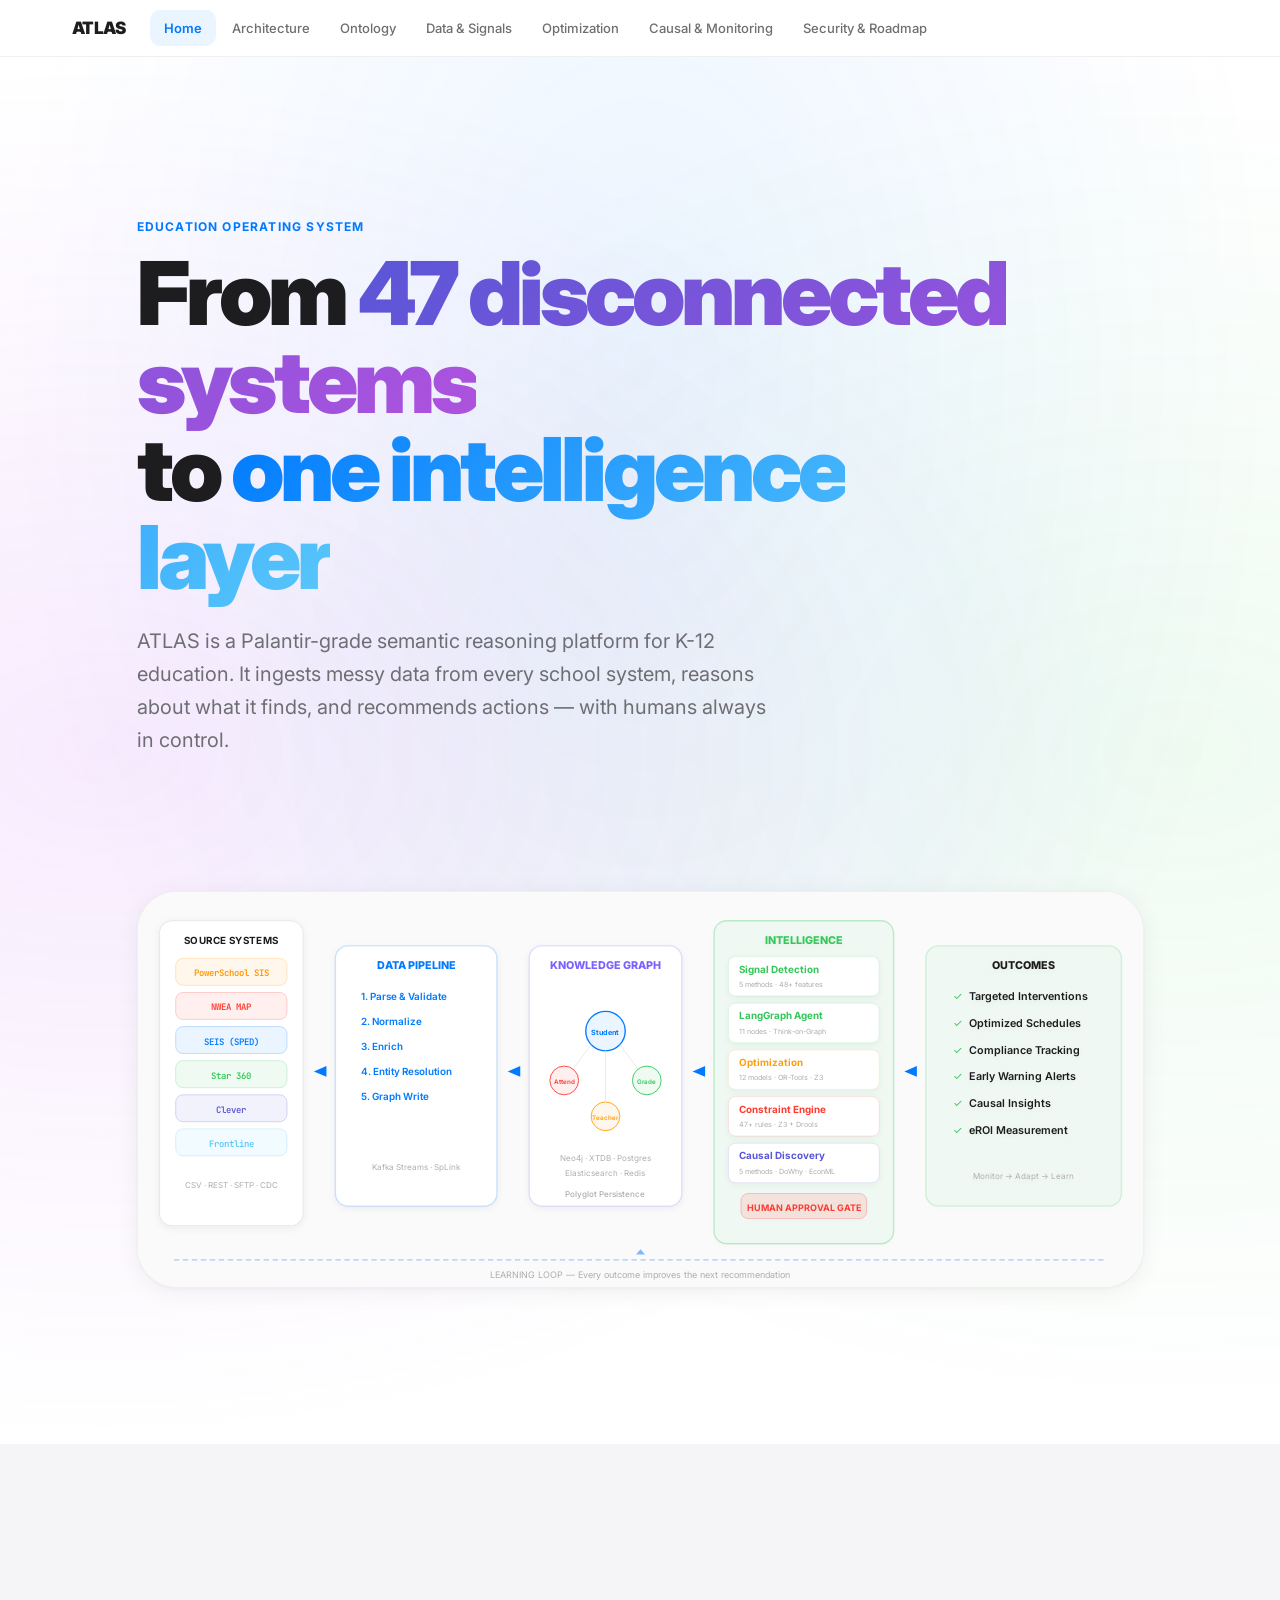
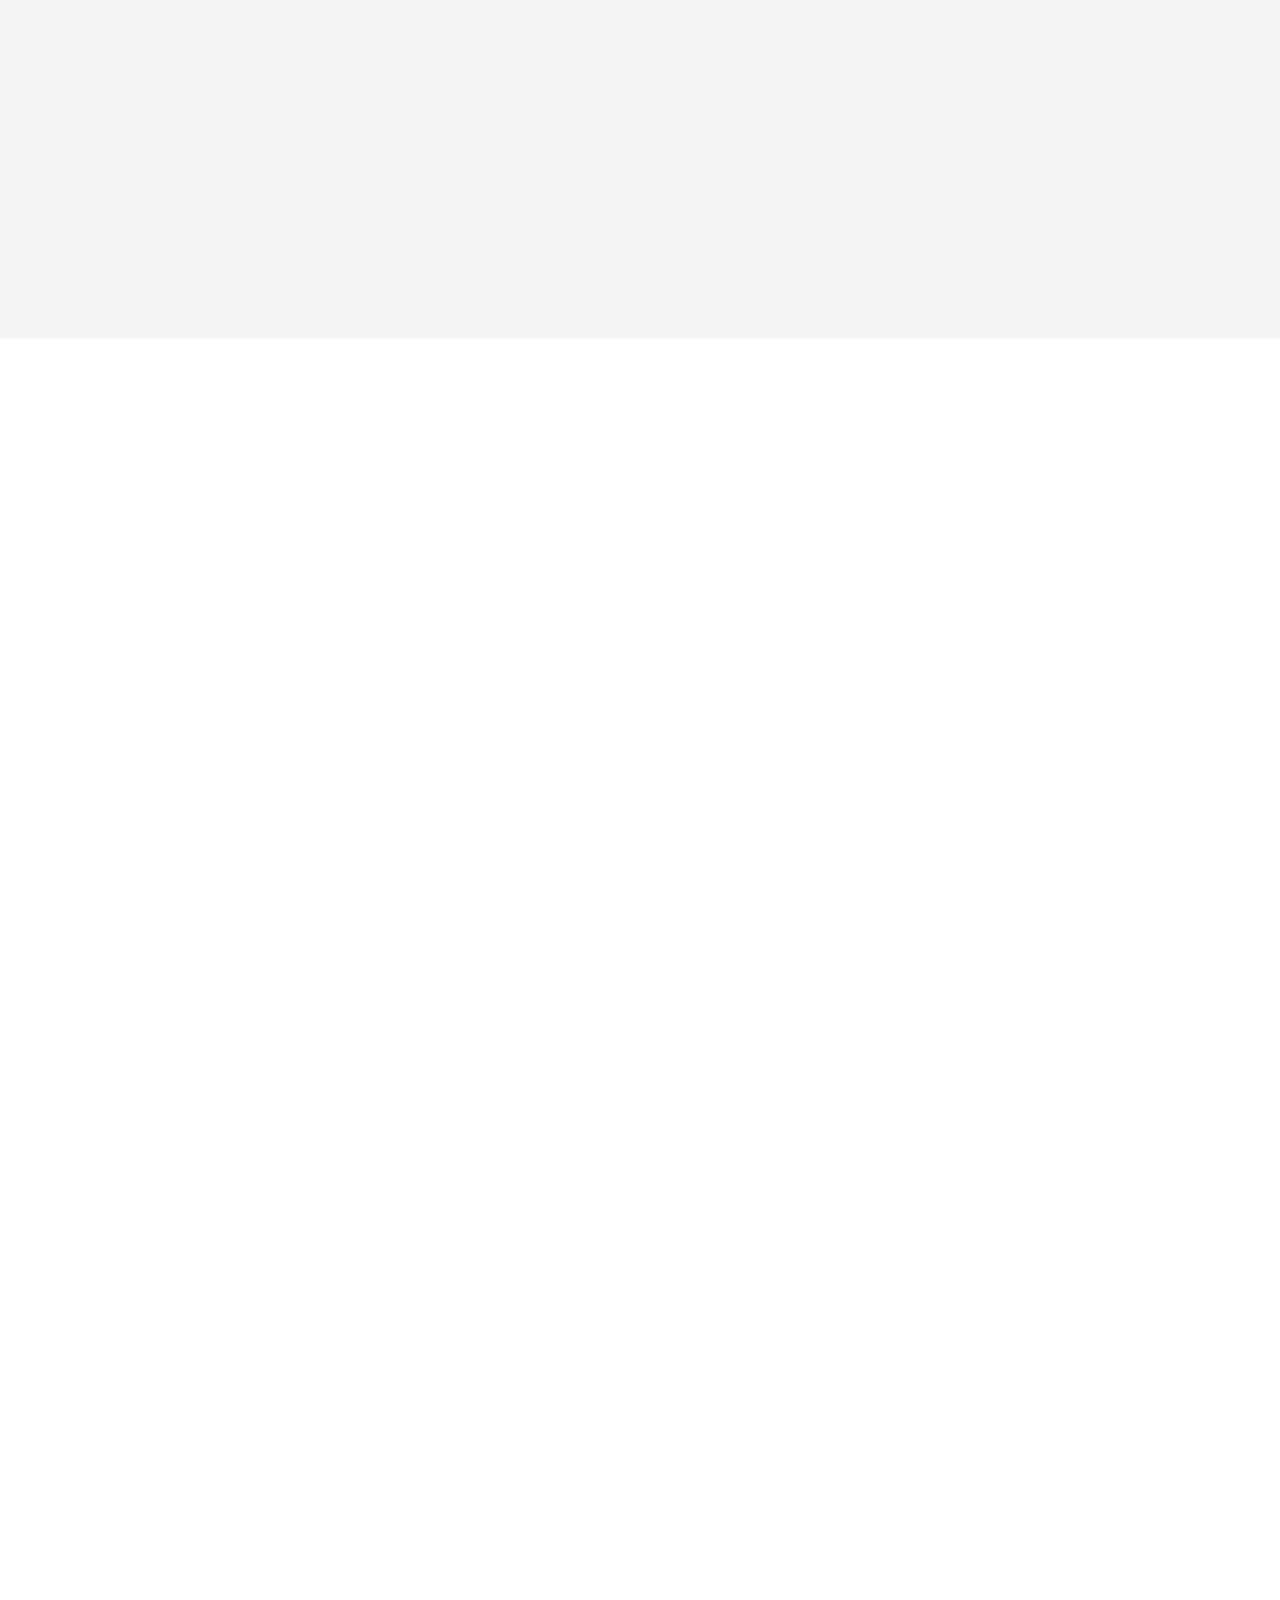
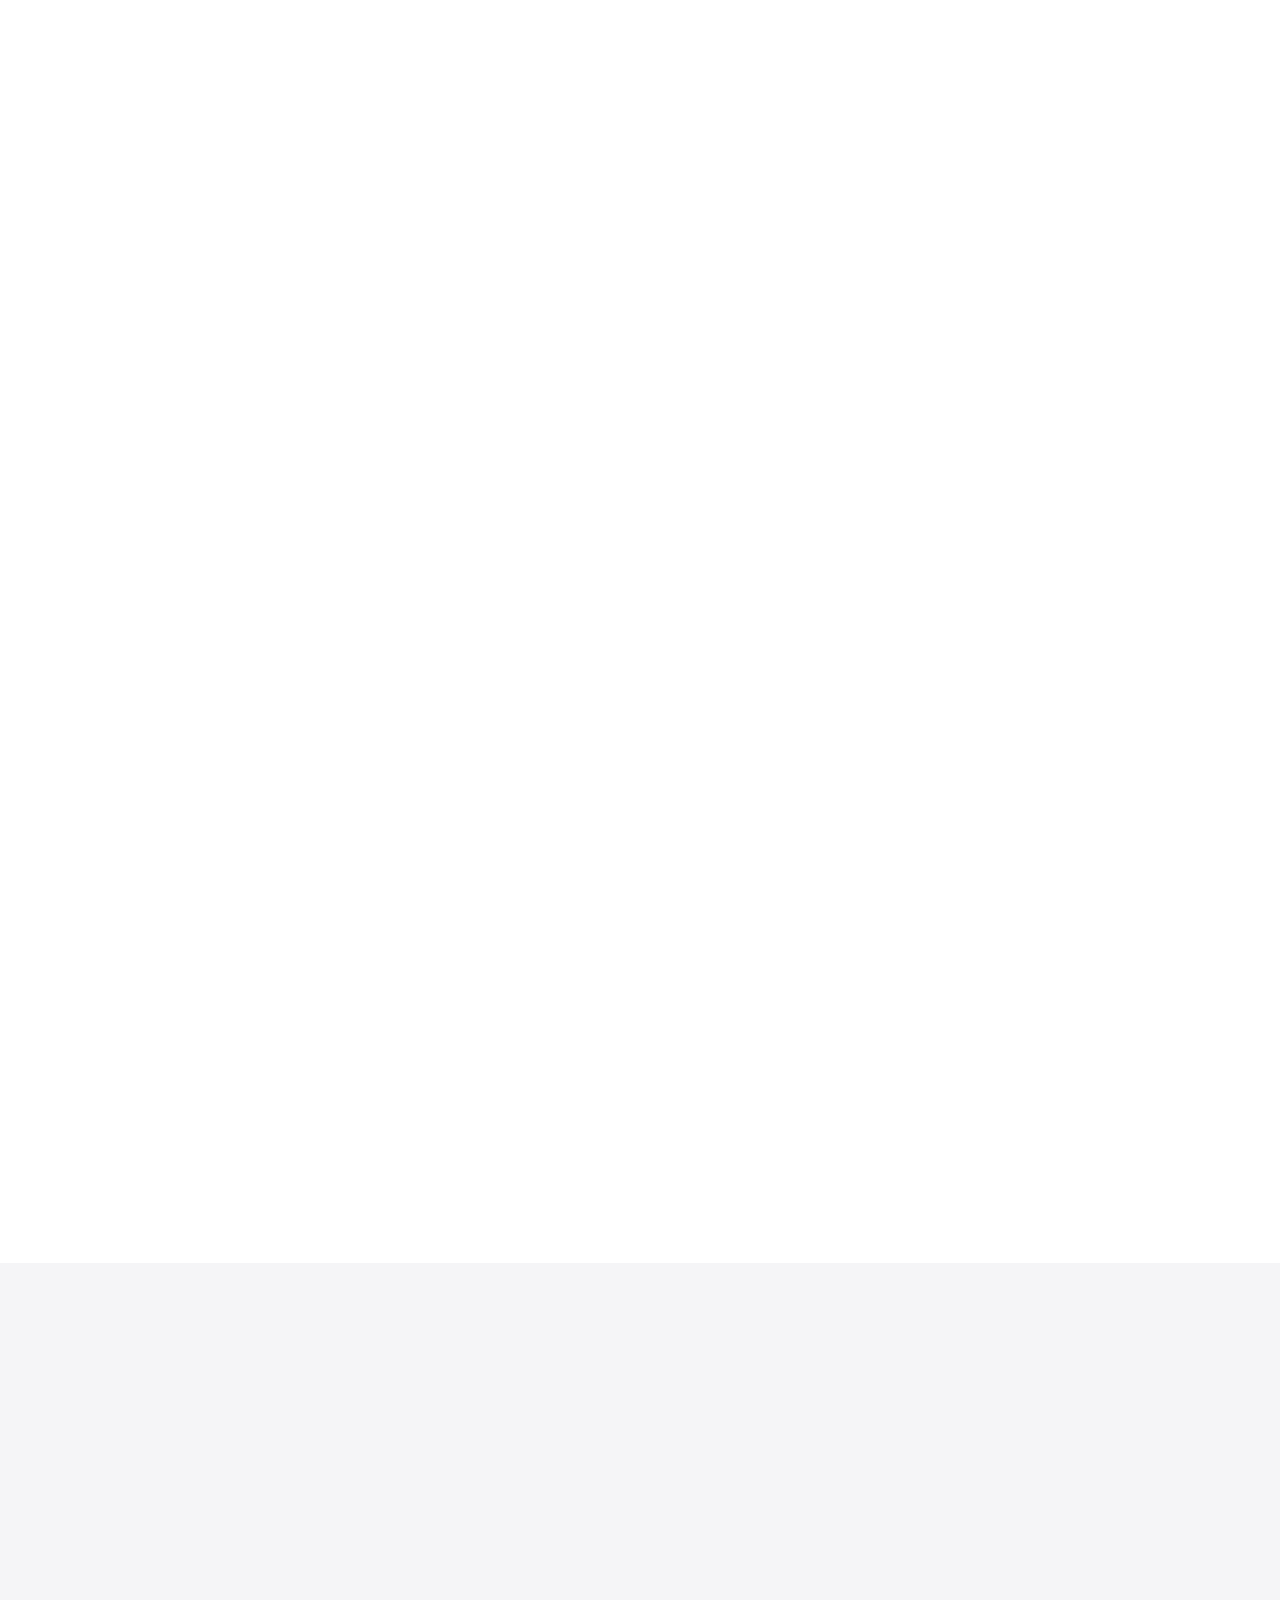
==== commit d43bd5a0: "Add missing sections from reference design: ontology, accordions, domain cards - Fix Tier 4 microser" ====
--- a/index.html
+++ b/index.html
@@ -409,21 +409,275 @@
         </div>
       </div>
 
-      <h4>Tier 4: Operational (build last)</h4>
+      <h4>Tier 4: Operational (build fourth)</h4>
       <div style="display:flex;flex-direction:column;gap:16px;margin:12px 0 0">
         <div style="display:flex;gap:14px;align-items:center;padding:12px 0;border-bottom:1px solid var(--border)">
-          <div class="card-icon" style="background:rgba(52,199,89,.08);margin:0;width:44px;height:44px;font-size:18px;border-radius:12px;flex-shrink:0">&#128736;</div>
-          <div><strong>Workflow Service</strong><br><span style="font-size:14px;color:var(--tx2)">Multi-step approval flows, intervention lifecycle, notification dispatch. Temporal.</span></div>
-        </div>
-        <div style="display:flex;gap:14px;align-items:center;padding:12px 0;border-bottom:1px solid var(--border)">
-          <div class="card-icon" style="background:rgba(0,122,255,.08);margin:0;width:44px;height:44px;font-size:18px;border-radius:12px;flex-shrink:0">&#128202;</div>
-          <div><strong>Monitoring &amp; Causal Service</strong><br><span style="font-size:14px;color:var(--tx2)">CUSUM drift detection, causal inference pipeline, outcome tracking. Python + DoWhy.</span></div>
+          <div class="card-icon" style="background:rgba(52,199,89,.08);margin:0;width:44px;height:44px;font-size:18px;border-radius:12px;flex-shrink:0">&#128451;</div>
+          <div><strong>Case &amp; Workflow Service</strong><br><span style="font-size:14px;color:var(--tx2)">Case state machine, task management, Playbook execution engine. NestJS.</span></div>
+        </div>
+        <div style="display:flex;gap:14px;align-items:center;padding:12px 0;border-bottom:1px solid var(--border)">
+          <div class="card-icon" style="background:rgba(255,59,48,.08);margin:0;width:44px;height:44px;font-size:18px;border-radius:12px;flex-shrink:0">&#128200;</div>
+          <div><strong>Monitoring &amp; Adaptation Service</strong><br><span style="font-size:14px;color:var(--tx2)">Bayesian projections, CUSUM monitoring, adaptation triggers, Impact Ledger. Python.</span></div>
         </div>
         <div style="display:flex;gap:14px;align-items:center;padding:12px 0">
-          <div class="card-icon" style="background:rgba(123,97,255,.08);margin:0;width:44px;height:44px;font-size:18px;border-radius:12px;flex-shrink:0">&#128300;</div>
-          <div><strong>Discovery &amp; Reporting Service</strong><br><span style="font-size:14px;color:var(--tx2)">Dashboard generation, eROI calculations, compliance reports. React + D3.</span></div>
-        </div>
-      </div>
+          <div class="card-icon" style="background:rgba(123,97,255,.08);margin:0;width:44px;height:44px;font-size:18px;border-radius:12px;flex-shrink:0">&#128270;</div>
+          <div><strong>Discovery Service</strong><br><span style="font-size:14px;color:var(--tx2)">Leiden community detection, GraMi subgraph mining, PrefixSpan temporal patterns, causal analysis. Python + Neo4j GDS.</span></div>
+        </div>
+      </div>
+    </div>
+  </details>
+
+  <!-- Event Backbone Accordion -->
+  <details class="deep reveal">
+    <summary>Event backbone &mdash; Kafka architecture</summary>
+    <div class="deep-body">
+      <p>Apache Kafka (KRaft mode, 3.7+) serves as the central nervous system. Every state change produces events &mdash; CDC streams from source systems, domain events from mutations, audit events from access, provenance events from reasoning.</p>
+      <h4>Communication Patterns</h4>
+      <p><strong>Synchronous (GraphQL/gRPC):</strong> Client &rarr; API Gateway &rarr; Query/Action Service for user-facing operations. Service-to-service for constraint validation.</p>
+      <p><strong>Asynchronous (Kafka):</strong> CDC from source systems &rarr; Ingestion Service. Domain events &rarr; all consumers. Signal detected &rarr; Case &amp; Workflow. Provenance &rarr; Audit + XTDB.</p>
+      <h4>Topic Taxonomy</h4>
+      <div style="background:#FAFAFA;border:1px solid var(--border);border-radius:12px;padding:20px;margin:16px 0;font-family:'JetBrains Mono',monospace;font-size:13px;line-height:2">
+        <span>org_abc123.learner.assessment</span> &nbsp;&nbsp;<span style="color:var(--tx3)">// Assessment data events</span><br>
+        <span>org_abc123.learner.attendance</span> &nbsp;&nbsp;<span style="color:var(--tx3)">// Attendance events</span><br>
+        <span>org_abc123.case.state_changed</span> &nbsp;&nbsp;<span style="color:var(--tx3)">// Case lifecycle</span><br>
+        <span>org_abc123.signal.detected</span> &nbsp;&nbsp;&nbsp;&nbsp;&nbsp;<span style="color:var(--tx3)">// Signal detection output</span><br>
+        <span>org_abc123.action.approved</span> &nbsp;&nbsp;&nbsp;&nbsp;&nbsp;<span style="color:var(--tx3)">// Human-approved actions</span><br>
+        <span>org_abc123.audit.access</span> &nbsp;&nbsp;&nbsp;&nbsp;&nbsp;&nbsp;&nbsp;&nbsp;<span style="color:var(--tx3)">// Access audit trail</span>
+      </div>
+      <p style="color:var(--tx2)">Confluent Schema Registry enforces Avro/Protobuf schema versioning on all events.</p>
+    </div>
+  </details>
+
+  <!-- Multi-tenancy Accordion -->
+  <details class="deep reveal">
+    <summary>Multi-tenancy &mdash; per-district isolation</summary>
+    <div class="deep-body">
+      <p>Every piece of data carries a <code>tenantId</code> (format: <code>org_{uuid}</code>). The Query Service injects tenant filters at the query planning layer &mdash; application code never constructs unfiltered queries.</p>
+      <table class="tbl">
+        <thead>
+          <tr><th>Engine</th><th>Isolation Method</th></tr>
+        </thead>
+        <tbody>
+          <tr><td>Neo4j</td><td>Composite Database with per-tenant constituent databases</td></tr>
+          <tr><td>PostgreSQL</td><td>Row-Level Security with <code>tenant_id</code> policies</td></tr>
+          <tr><td>Kafka</td><td>Tenant-prefixed topics</td></tr>
+          <tr><td>Elasticsearch</td><td>Index-per-tenant with filtered aliases</td></tr>
+          <tr><td>Redis</td><td>Key prefixing ( <code>org_abc123:cache:learner:456</code> )</td></tr>
+          <tr><td>XTDB</td><td>Tenant column with query-time filtering</td></tr>
+        </tbody>
+      </table>
+      <div style="background:linear-gradient(135deg, rgba(123,97,255,.06), rgba(191,90,242,.08));border-left:4px solid #7B61FF;border-radius:0 16px 16px 0;padding:24px 28px;margin-top:24px">
+        <p style="margin:0"><strong style="color:#7B61FF"><em>Institutional Context:</em></strong> Each tenant has an <code>InstitutionalContext</code> configuration driving which constraints, entity types, assessments, and reasoning behaviors are active &mdash; serving a 200-student Montessori school and an 80,000-student urban district with the same architecture.</p>
+      </div>
+    </div>
+  </details>
+
+  <!-- Performance Targets Accordion -->
+  <details class="deep reveal">
+    <summary>Performance targets &amp; reliability</summary>
+    <div class="deep-body">
+      <table class="tbl">
+        <thead>
+          <tr><th>Metric</th><th>Target</th></tr>
+        </thead>
+        <tbody>
+          <tr><td>API response (p50 / p95 / p99)</td><td>&lt;100ms / &lt;500ms / &lt;2s</td></tr>
+          <tr><td>Graph traversal (6-hop)</td><td>&lt;50ms</td></tr>
+          <tr><td>Constraint validation (Z3)</td><td>&lt;100ms</td></tr>
+          <tr><td>Signal detection (full district)</td><td>&lt;30 min</td></tr>
+          <tr><td>Entity resolution (50K records)</td><td>&lt;5 min</td></tr>
+          <tr><td>Search query</td><td>&lt;50ms</td></tr>
+          <tr><td>System availability</td><td>99.9%</td></tr>
+        </tbody>
+      </table>
+      <p style="color:var(--tx2);margin-top:20px"><strong style="color:var(--tx2)"><em>Disaster Recovery:</em></strong> RPO &lt;1 hour, RTO &lt;4 hours. Primary in us-east-1, warm standby in us-west-2. Monthly chaos engineering tests.</p>
+    </div>
+  </details>
+</div>
+</section>
+
+<!-- ═══════════════════════════ SEMANTIC ONTOLOGY ═══════════════════════════ -->
+<section class="section-alt" id="ontology-preview" style="padding:80px 0">
+<div class="con">
+  <p class="sec-label reveal" style="color:var(--green)">SEMANTIC ONTOLOGY</p>
+  <h2 class="sec-title reveal">Everything connects to <span class="grad-green">the student</span></h2>
+  <p class="sec-sub reveal" style="max-width:620px">Nine operational domains, hundreds of entities, thousands of relationships &mdash; all centered on the learner. The ontology isn&rsquo;t a database schema. It&rsquo;s a reasoning substrate where every traversal reveals insights no single system could produce alone.</p>
+
+  <!-- Learner-Centered Knowledge Graph SVG -->
+  <div class="card reveal" style="margin-top:48px;padding:48px 24px;overflow:visible">
+    <svg viewBox="0 0 900 520" xmlns="http://www.w3.org/2000/svg" style="width:100%;max-width:900px;margin:0 auto;display:block">
+      <!-- Connection lines (behind nodes) -->
+      <!-- Behavioral -->
+      <line x1="255" y1="148" x2="420" y2="250" stroke="#E8E8ED" stroke-width="1.2" stroke-dasharray="4,3"/>
+      <text x="320" y="188" font-family="Inter" font-size="8" fill="#AEAEB2" transform="rotate(-25 320 188)">HAS_PROFILE</text>
+      <!-- Instructional -->
+      <line x1="430" y1="100" x2="450" y2="230" stroke="#E8E8ED" stroke-width="1.2" stroke-dasharray="4,3"/>
+      <text x="430" y="165" font-family="Inter" font-size="8" fill="#AEAEB2" transform="rotate(-80 430 165)">ENROLLED_IN</text>
+      <!-- People -->
+      <line x1="630" y1="135" x2="500" y2="250" stroke="#E8E8ED" stroke-width="1.2" stroke-dasharray="4,3"/>
+      <text x="580" y="180" font-family="Inter" font-size="8" fill="#AEAEB2" transform="rotate(25 580 180)">ASSIGNED_TO</text>
+      <!-- Intervention -->
+      <line x1="200" y1="290" x2="400" y2="280" stroke="#FF9F0A" stroke-width="1" stroke-dasharray="4,3" opacity=".5"/>
+      <text x="290" y="278" font-family="Inter" font-size="8" fill="#FF9F0A">RECEIVES_SERVICE</text>
+      <!-- Assessment -->
+      <line x1="680" y1="280" x2="510" y2="270" stroke="#FF9F0A" stroke-width="1" stroke-dasharray="4,3" opacity=".5"/>
+      <text x="600" y="268" font-family="Inter" font-size="8" fill="#AEAEB2">ASSESSED_BY</text>
+      <!-- Finance -->
+      <line x1="260" y1="395" x2="420" y2="310" stroke="#E8E8ED" stroke-width="1.2" stroke-dasharray="4,3"/>
+      <text x="320" y="358" font-family="Inter" font-size="8" fill="#AEAEB2" transform="rotate(30 320 358)">FUNDED_BY</text>
+      <!-- Time & Space -->
+      <line x1="450" y1="430" x2="455" y2="320" stroke="#34C759" stroke-width="1" stroke-dasharray="4,3" opacity=".5"/>
+      <text x="440" y="375" font-family="Inter" font-size="8" fill="#AEAEB2" transform="rotate(-85 440 375)">MEETS_IN</text>
+      <!-- Support Plans -->
+      <line x1="640" y1="390" x2="500" y2="310" stroke="#FF3B30" stroke-width="1" stroke-dasharray="4,3" opacity=".5"/>
+      <text x="580" y="340" font-family="Inter" font-size="8" fill="#AEAEB2" transform="rotate(-30 580 340)">GOVERNED_BY</text>
+      <!-- Governance -->
+      <line x1="760" y1="350" x2="520" y2="290" stroke="#E8E8ED" stroke-width="1" stroke-dasharray="4,3"/>
+
+      <!-- Central LEARNER node -->
+      <circle cx="455" cy="275" r="52" fill="white" stroke="#5856D6" stroke-width="2.5"/>
+      <text x="455" y="270" text-anchor="middle" font-family="Inter" font-size="14" font-weight="800" fill="#5856D6">LEARNER</text>
+      <text x="455" y="290" text-anchor="middle" font-family="Inter" font-size="9" fill="#AEAEB2">Gravitational Center</text>
+
+      <!-- Domain nodes -->
+      <!-- Behavioral -->
+      <rect x="180" y="105" width="130" height="58" rx="14" fill="white" stroke="#5856D6" stroke-width="1.5"/>
+      <text x="245" y="130" text-anchor="middle" font-family="Inter" font-size="12" font-weight="700" fill="#5856D6">Behavioral</text>
+      <text x="245" y="148" text-anchor="middle" font-family="Inter" font-size="9" fill="#AEAEB2">Incidents &middot; SEL</text>
+
+      <!-- Instructional -->
+      <rect x="365" y="48" width="140" height="58" rx="14" fill="white" stroke="#34C759" stroke-width="1.5"/>
+      <text x="435" y="73" text-anchor="middle" font-family="Inter" font-size="12" font-weight="700" fill="#34C759">Instructional</text>
+      <text x="435" y="91" text-anchor="middle" font-family="Inter" font-size="9" fill="#AEAEB2">Courses &middot; Standards</text>
+
+      <!-- People -->
+      <rect x="575" y="90" width="120" height="58" rx="14" fill="white" stroke="#007AFF" stroke-width="1.5"/>
+      <text x="635" y="115" text-anchor="middle" font-family="Inter" font-size="12" font-weight="700" fill="#007AFF">People</text>
+      <text x="635" y="133" text-anchor="middle" font-family="Inter" font-size="9" fill="#AEAEB2">Staff &middot; Guardians</text>
+
+      <!-- Intervention -->
+      <rect x="100" y="250" width="140" height="58" rx="14" fill="white" stroke="#FF3B30" stroke-width="1.5"/>
+      <text x="170" y="275" text-anchor="middle" font-family="Inter" font-size="12" font-weight="700" fill="#FF3B30">Intervention</text>
+      <text x="170" y="293" text-anchor="middle" font-family="Inter" font-size="9" fill="#AEAEB2">Programs &middot; Services</text>
+
+      <!-- Assessment -->
+      <rect x="620" y="240" width="140" height="58" rx="14" fill="white" stroke="#FF9F0A" stroke-width="1.5"/>
+      <text x="690" y="265" text-anchor="middle" font-family="Inter" font-size="12" font-weight="700" fill="#FF9F0A">Assessment</text>
+      <text x="690" y="283" text-anchor="middle" font-family="Inter" font-size="9" fill="#AEAEB2">Scores &middot; Growth</text>
+
+      <!-- Finance -->
+      <rect x="180" y="370" width="130" height="58" rx="14" fill="white" stroke="#34C759" stroke-width="1.5"/>
+      <text x="245" y="395" text-anchor="middle" font-family="Inter" font-size="12" font-weight="700" fill="#34C759">Finance</text>
+      <text x="245" y="413" text-anchor="middle" font-family="Inter" font-size="9" fill="#AEAEB2">Budget &middot; Funding</text>
+
+      <!-- Time & Space -->
+      <rect x="380" y="420" width="140" height="58" rx="14" fill="white" stroke="#FF3B30" stroke-width="1.5"/>
+      <text x="450" y="445" text-anchor="middle" font-family="Inter" font-size="12" font-weight="700" fill="#FF3B30">Time &amp; Space</text>
+      <text x="450" y="463" text-anchor="middle" font-family="Inter" font-size="9" fill="#AEAEB2">Schedule &middot; Facilities</text>
+
+      <!-- Support Plans -->
+      <rect x="580" y="365" width="140" height="58" rx="14" fill="white" stroke="#FF3B30" stroke-width="1.5"/>
+      <text x="650" y="390" text-anchor="middle" font-family="Inter" font-size="12" font-weight="700" fill="#FF3B30">Support Plans</text>
+      <text x="650" y="408" text-anchor="middle" font-family="Inter" font-size="9" fill="#AEAEB2">IEP &middot; 504 &middot; MTSS</text>
+
+      <!-- Governance -->
+      <rect x="700" y="325" width="130" height="52" rx="14" fill="white" stroke="#8E8E93" stroke-width="1.2"/>
+      <text x="765" y="347" text-anchor="middle" font-family="Inter" font-size="12" font-weight="700" fill="#636366">Governance</text>
+      <text x="765" y="365" text-anchor="middle" font-family="Inter" font-size="9" fill="#AEAEB2">Compliance &middot; Audit</text>
+    </svg>
+  </div>
+
+  <!-- 9 Domain Cards -->
+  <div class="g3 reveal" style="margin-top:40px">
+    <div class="card" style="padding:28px">
+      <div class="card-icon" style="background:rgba(52,199,89,.08);font-size:22px">&#128218;</div>
+      <h3 style="font-size:18px;margin:12px 0 8px">Instructional Program</h3>
+      <p style="font-size:14px;color:var(--tx2);line-height:1.6">Courses, sections, curricular frameworks (Common Core to Montessori), assessment instruments, materials, pacing guides. Framework-agnostic &mdash; models the concept of structured learning.</p>
+    </div>
+    <div class="card" style="padding:28px">
+      <div class="card-icon" style="background:rgba(0,122,255,.08);font-size:22px">&#128101;</div>
+      <h3 style="font-size:18px;margin:12px 0 8px">People</h3>
+      <p style="font-size:14px;color:var(--tx2);line-height:1.6">Staff (teachers, counselors, therapists), guardians, households. Certifications, caseloads, contractual obligations, expertise areas. Every role relationship is a graph edge.</p>
+    </div>
+    <div class="card" style="padding:28px">
+      <div class="card-icon" style="background:rgba(123,97,255,.08);font-size:22px">&#128202;</div>
+      <h3 style="font-size:18px;margin:12px 0 8px">Assessment</h3>
+      <p style="font-size:14px;color:var(--tx2);line-height:1.6">Every formal and informal assessment event &mdash; MAP, DIBELS, state tests, teacher-created, observational. Subdomain scores, accommodations, psychometric properties, validity flags.</p>
+    </div>
+    <div class="card" style="padding:28px">
+      <div class="card-icon" style="background:rgba(255,59,48,.08);font-size:22px">&#128196;</div>
+      <h3 style="font-size:18px;margin:12px 0 8px">Support Plans</h3>
+      <p style="font-size:14px;color:var(--tx2);line-height:1.6">IEPs, 504 plans, intervention plans, gifted service plans, EL plans, BIPs. Goals, service obligations, accommodations, progress monitoring, compliance deadlines.</p>
+    </div>
+    <div class="card" style="padding:28px">
+      <div class="card-icon" style="background:rgba(88,86,214,.08);font-size:22px">&#128336;</div>
+      <h3 style="font-size:18px;margin:12px 0 8px">Time &amp; Space</h3>
+      <p style="font-size:14px;color:var(--tx2);line-height:1.6">Bell schedules, calendar, facilities, rooms, capacities. Schedule blocks that connect courses to teachers to rooms to time slots.</p>
+    </div>
+    <div class="card" style="padding:28px">
+      <div class="card-icon" style="background:rgba(0,122,255,.08);font-size:22px">&#128176;</div>
+      <h3 style="font-size:18px;margin:12px 0 8px">Finance</h3>
+      <p style="font-size:14px;color:var(--tx2);line-height:1.6">Budgets, funding sources (Title I, IDEA, grants), expenditure tracking, cost per student, program cost allocation via Ingredients Method.</p>
+    </div>
+    <div class="card" style="padding:28px">
+      <div class="card-icon" style="background:rgba(255,159,10,.08);font-size:22px">&#128170;</div>
+      <h3 style="font-size:18px;margin:12px 0 8px">Intervention</h3>
+      <p style="font-size:14px;color:var(--tx2);line-height:1.6">Programs, evidence base ratings, assignment matching, dosage tracking, fidelity monitoring, outcome measurement.</p>
+    </div>
+    <div class="card" style="padding:28px">
+      <div class="card-icon" style="background:rgba(255,204,0,.12);font-size:22px">&#128161;</div>
+      <h3 style="font-size:18px;margin:12px 0 8px">Behavioral &amp; SEL</h3>
+      <p style="font-size:14px;color:var(--tx2);line-height:1.6">Behavior events (positive and negative), PBIS points, SEL assessments (DESSA, SAEBRS), engagement patterns, incident escalation tracking.</p>
+    </div>
+    <div class="card" style="padding:28px">
+      <div class="card-icon" style="background:rgba(142,142,147,.08);font-size:22px">&#129523;</div>
+      <h3 style="font-size:18px;margin:12px 0 8px">Governance</h3>
+      <p style="font-size:14px;color:var(--tx2);line-height:1.6">Decision provenance (reified reasoning subgraphs), audit trails, compliance status, regulatory requirements, constraint catalog.</p>
+    </div>
+  </div>
+
+  <!-- Complete Entity Catalog Accordion -->
+  <details class="deep reveal" style="margin-top:32px">
+    <summary>Complete entity catalog &mdash; Learner domain</summary>
+    <div class="deep-body">
+      <p>The Learner domain is the gravitational center of the ATLAS ontology. Every other domain connects through the learner node. Key entities include:</p>
+      <table class="tbl">
+        <thead>
+          <tr><th>Entity</th><th>Key Attributes</th><th>Relationships</th></tr>
+        </thead>
+        <tbody>
+          <tr>
+            <td><strong>Learner</strong></td>
+            <td>Demographics, grade level, enrollment status, risk scores</td>
+            <td>ENROLLED_IN, ASSESSED_BY, RECEIVES_SERVICE, HAS_PLAN, ATTENDS</td>
+          </tr>
+          <tr>
+            <td><strong>Enrollment</strong></td>
+            <td>Entry/exit dates, status, type (regular, transfer, dual)</td>
+            <td>AT_SCHOOL, IN_PROGRAM, DURING_TERM</td>
+          </tr>
+          <tr>
+            <td><strong>Attendance</strong></td>
+            <td>Date, status, minutes, reason code, period</td>
+            <td>FOR_LEARNER, AT_SECTION, ON_DATE</td>
+          </tr>
+          <tr>
+            <td><strong>Assessment Event</strong></td>
+            <td>Instrument, date, raw/scaled scores, percentile, growth</td>
+            <td>MEASURES_LEARNER, USING_INSTRUMENT, IN_WINDOW</td>
+          </tr>
+          <tr>
+            <td><strong>Behavior Event</strong></td>
+            <td>Type, severity, context, response, PBIS points</td>
+            <td>INVOLVES_LEARNER, REPORTED_BY, AT_LOCATION</td>
+          </tr>
+          <tr>
+            <td><strong>Service Record</strong></td>
+            <td>Intervention, dosage, fidelity, start/end dates</td>
+            <td>DELIVERS_TO_LEARNER, PROVIDED_BY, PART_OF_PLAN</td>
+          </tr>
+        </tbody>
+      </table>
     </div>
   </details>
 </div>
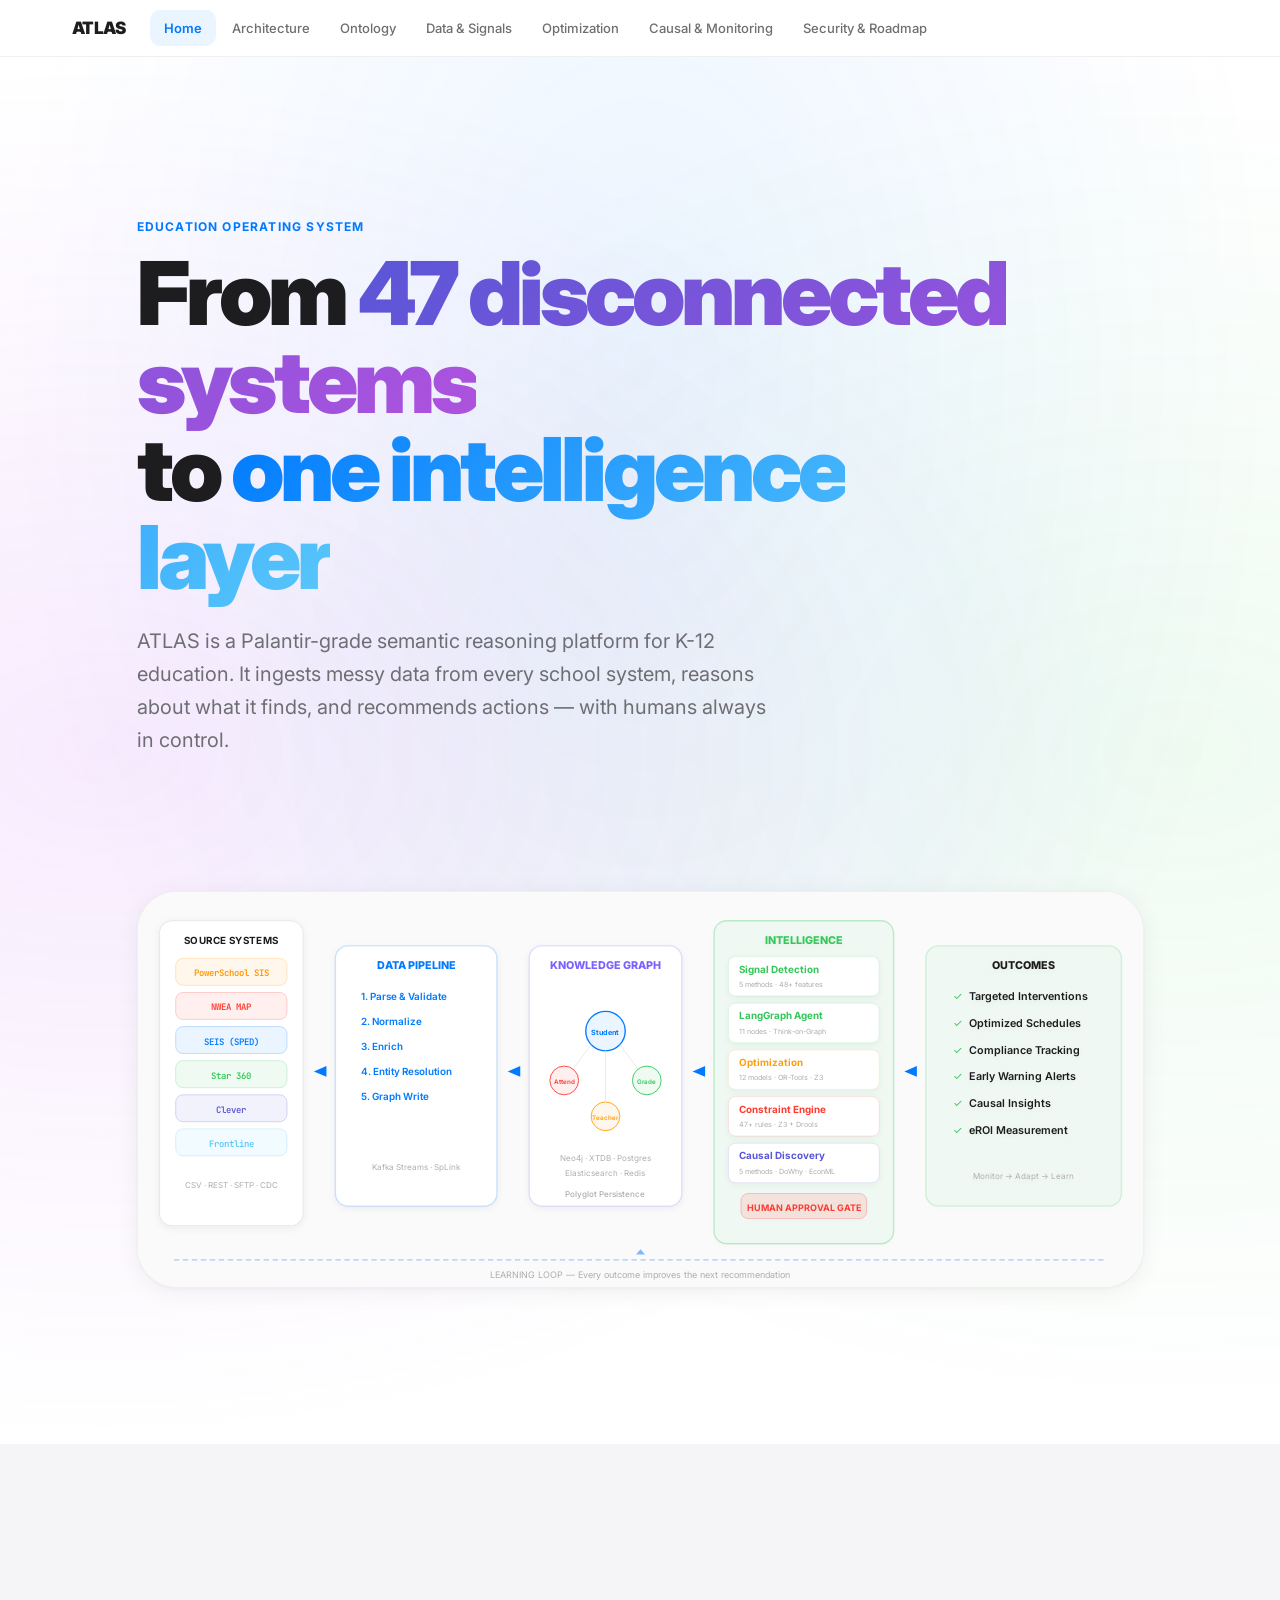
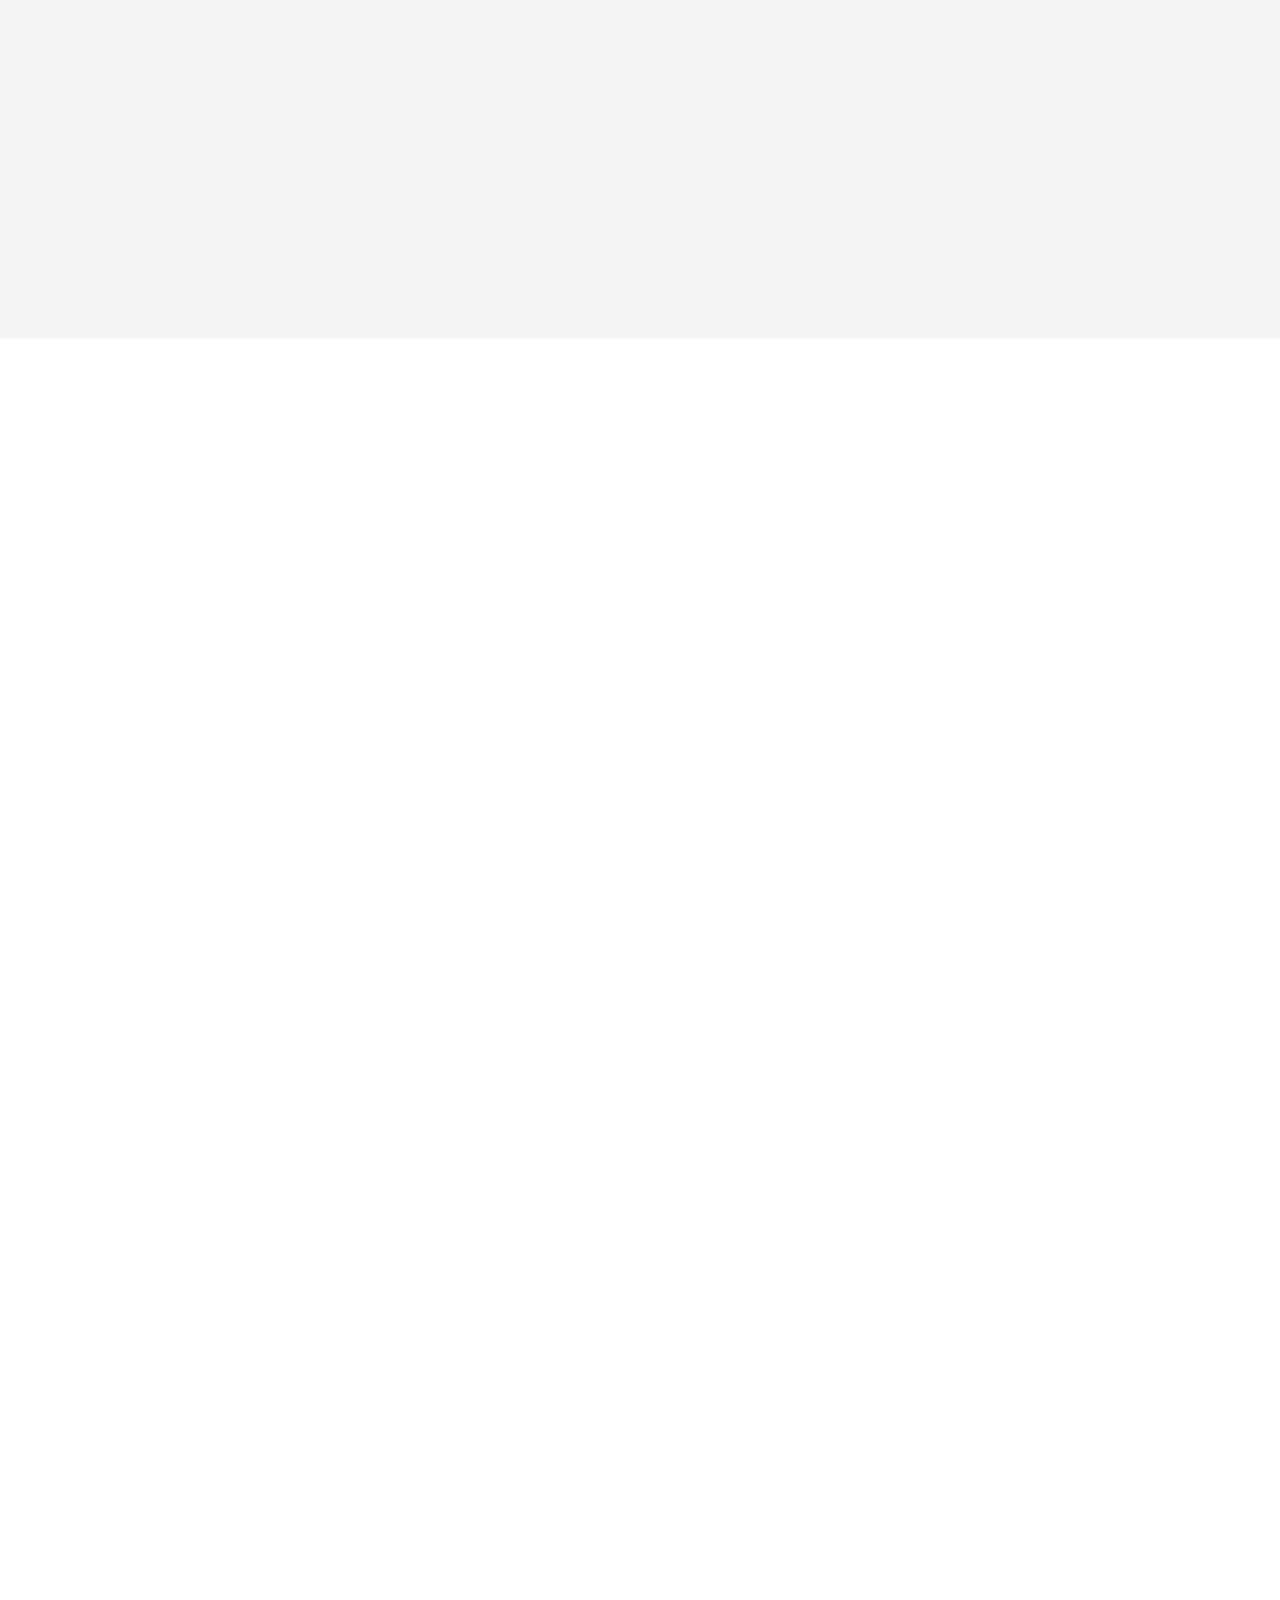
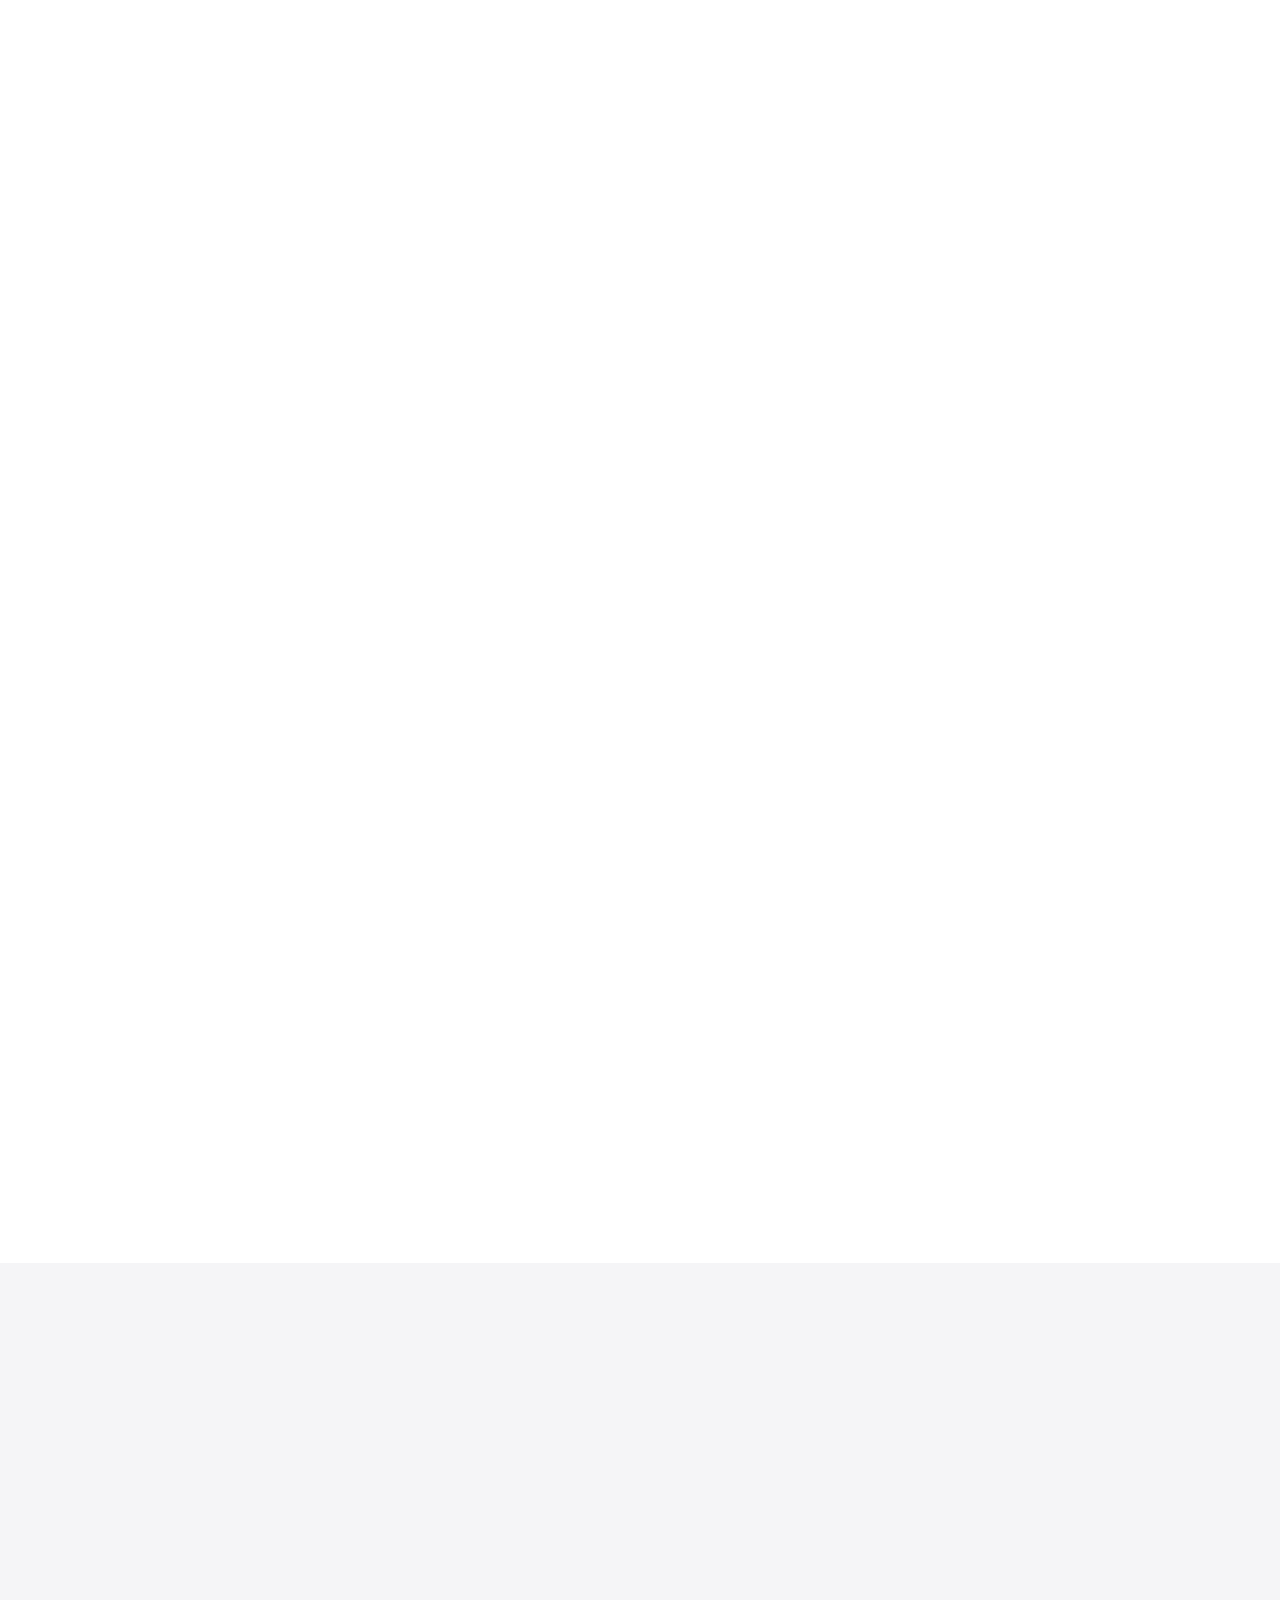
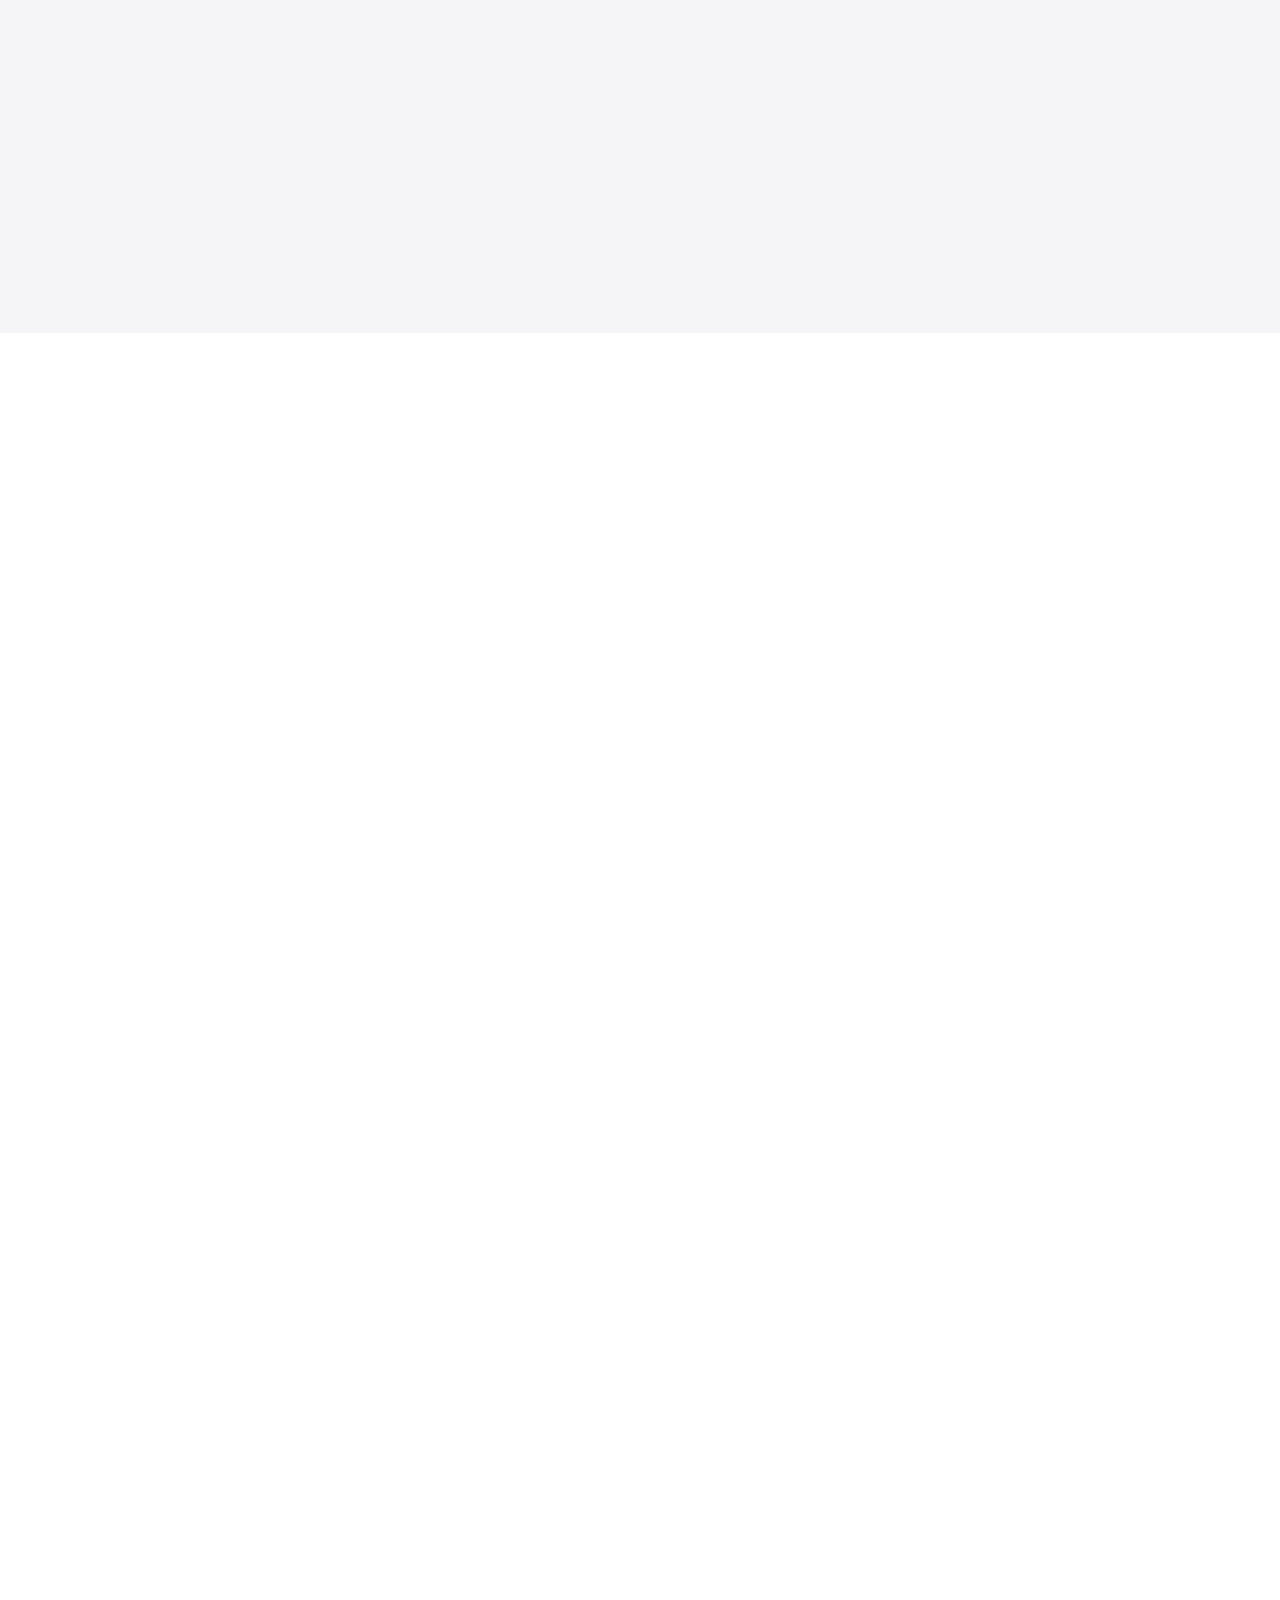
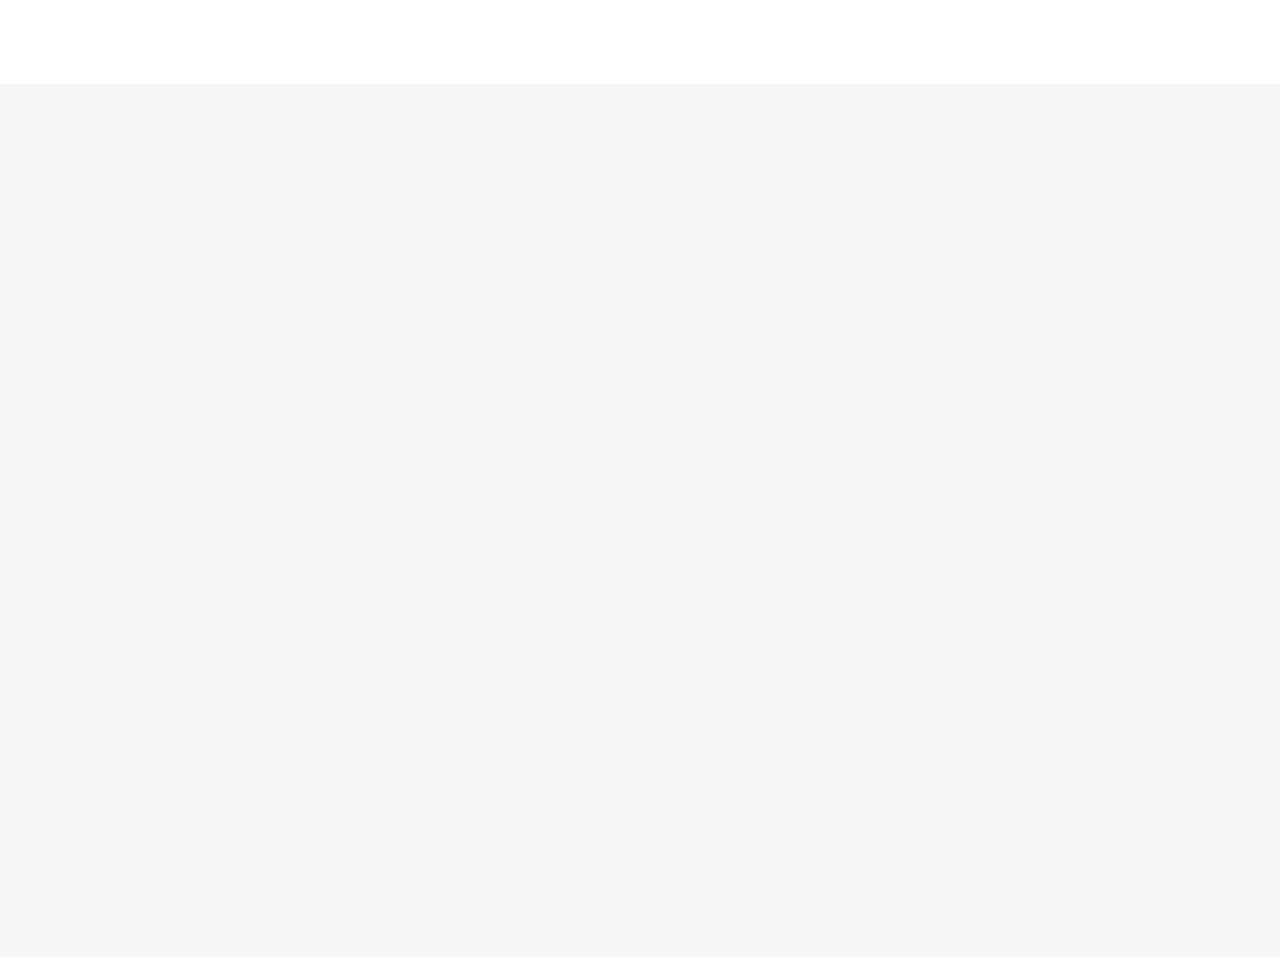
==== commit af4ba018: "Add entity catalog, relationship types, temporal modeling, data integration sections - Expand entity" ====
--- a/index.html
+++ b/index.html
@@ -640,44 +640,211 @@
   <details class="deep reveal" style="margin-top:32px">
     <summary>Complete entity catalog &mdash; Learner domain</summary>
     <div class="deep-body">
-      <p>The Learner domain is the gravitational center of the ATLAS ontology. Every other domain connects through the learner node. Key entities include:</p>
+      <h4>Learner (central entity)</h4>
+      <p>The gravitational center of the ontology. Not a database row &mdash; a rich, evolving, multi-dimensional representation of a student PK-12.</p>
       <table class="tbl">
         <thead>
-          <tr><th>Entity</th><th>Key Attributes</th><th>Relationships</th></tr>
+          <tr><th>Property</th><th>Type</th><th>Description</th></tr>
         </thead>
         <tbody>
-          <tr>
-            <td><strong>Learner</strong></td>
-            <td>Demographics, grade level, enrollment status, risk scores</td>
-            <td>ENROLLED_IN, ASSESSED_BY, RECEIVES_SERVICE, HAS_PLAN, ATTENDS</td>
-          </tr>
-          <tr>
-            <td><strong>Enrollment</strong></td>
-            <td>Entry/exit dates, status, type (regular, transfer, dual)</td>
-            <td>AT_SCHOOL, IN_PROGRAM, DURING_TERM</td>
-          </tr>
-          <tr>
-            <td><strong>Attendance</strong></td>
-            <td>Date, status, minutes, reason code, period</td>
-            <td>FOR_LEARNER, AT_SECTION, ON_DATE</td>
-          </tr>
-          <tr>
-            <td><strong>Assessment Event</strong></td>
-            <td>Instrument, date, raw/scaled scores, percentile, growth</td>
-            <td>MEASURES_LEARNER, USING_INSTRUMENT, IN_WINDOW</td>
-          </tr>
-          <tr>
-            <td><strong>Behavior Event</strong></td>
-            <td>Type, severity, context, response, PBIS points</td>
-            <td>INVOLVES_LEARNER, REPORTED_BY, AT_LOCATION</td>
-          </tr>
-          <tr>
-            <td><strong>Service Record</strong></td>
-            <td>Intervention, dosage, fidelity, start/end dates</td>
-            <td>DELIVERS_TO_LEARNER, PROVIDED_BY, PART_OF_PLAN</td>
-          </tr>
+          <tr><td><code>learnerId</code></td><td>UUID</td><td>System-generated unique ID (not district local ID)</td></tr>
+          <tr><td><code>externalIds[]</code></td><td>Array</td><td>Identity mappings to source systems (SIS ID, state ID, SPED ID, assessment platform ID). Entity resolution anchor.</td></tr>
+          <tr><td><code>demographicProfile</code></td><td>Object</td><td>Age, grade level, enrollment date, language profile. Stored with purpose-limitation metadata per FERPA.</td></tr>
+          <tr><td><code>programAssociations[]</code></td><td>Array</td><td>Current program memberships: SPED, gifted, EL, Title I, 504, McKinney-Vento, foster care. Each with effective dates and status.</td></tr>
+          <tr><td><code>enrollmentHistory[]</code></td><td>Array</td><td>Chronological record of every school/program enrollment with entry/exit dates and reasons.</td></tr>
         </tbody>
       </table>
+
+      <h4 style="margin-top:32px">LearnerAcademicProfile</h4>
+      <table class="tbl">
+        <thead>
+          <tr><th>Property</th><th>Description</th></tr>
+        </thead>
+        <tbody>
+          <tr><td><code>domainMasteryMap</code></td><td>Decomposed proficiency across every academic domain and subdomain. Not a single &quot;reading level&quot; but phonemic awareness, decoding, fluency, vocabulary, comprehension.</td></tr>
+          <tr><td><code>assessmentHistory[]</code></td><td>Every assessment event linked to standards measured, instrument used, score, and date.</td></tr>
+          <tr><td><code>gradeHistory[]</code></td><td>Course grades by term, linked to section and grading scale. Handles A-F, standards-based, narrative, mastery, hybrid.</td></tr>
+          <tr><td><code>creditAccumulation</code></td><td>Credits earned, required for graduation, pathway progress.</td></tr>
+          <tr><td><code>growthTrajectory</code></td><td>Computed: rate of progress over time with projected future performance.</td></tr>
+        </tbody>
+      </table>
+
+      <h4 style="margin-top:32px">LearnerSupportPlan (universal abstraction)</h4>
+      <p>Encompasses IEPs, 504 plans, intervention plans, gifted plans, EL plans, BIPs, and custom plans. Each has: <code>planType</code>, <code>governingAuthority</code>, <code>effectivePeriod</code>, <code>goals[]</code>, <code>serviceObligations[]</code>, <code>accommodations[]</code>, <code>progressMonitoring</code>, <code>complianceRequirements</code>.</p>
+    </div>
+  </details>
+
+  <!-- Relationship Types Accordion -->
+  <details class="deep reveal">
+    <summary>Relationship types &mdash; how domains connect</summary>
+    <div class="deep-body">
+      <p>The value of ATLAS lies in connections between domains. Key relationships:</p>
+      <table class="tbl">
+        <thead>
+          <tr><th>Edge Type</th><th>Source &rarr; Target</th><th>Cardinality</th></tr>
+        </thead>
+        <tbody>
+          <tr><td><code>ENROLLED_IN</code></td><td>Learner &rarr; CourseSection</td><td>M:N (temporal)</td></tr>
+          <tr><td><code>ASSESSED_BY</code></td><td>Learner &rarr; AssessmentEvent</td><td>1:N</td></tr>
+          <tr><td><code>GOVERNED_BY</code></td><td>Learner &rarr; SupportPlan</td><td>1:N (temporal)</td></tr>
+          <tr><td><code>RECEIVES_SERVICE</code></td><td>Learner &rarr; ServiceDelivery</td><td>1:N</td></tr>
+          <tr><td><code>ASSIGNED_TO</code></td><td>Learner &rarr; Staff</td><td>M:N (advisor, counselor, case mgr)</td></tr>
+          <tr><td><code>TAUGHT_BY</code></td><td>CourseSection &rarr; Staff</td><td>N:1</td></tr>
+          <tr><td><code>MEETS_AT</code></td><td>CourseSection &rarr; ScheduleBlock</td><td>1:N</td></tr>
+          <tr><td><code>LOCATED_IN</code></td><td>CourseSection &rarr; Space</td><td>N:1</td></tr>
+          <tr><td><code>MEASURES</code></td><td>AssessmentInstrument &rarr; Standard</td><td>M:N</td></tr>
+          <tr><td><code>FUNDED_BY</code></td><td>Program &rarr; FundingSource</td><td>M:N</td></tr>
+          <tr><td><code>ADDRESSES</code></td><td>InstructionalMaterial &rarr; Standard</td><td>M:N</td></tr>
+          <tr><td><code>MEMBER_OF</code></td><td>Learner &rarr; Household</td><td>M:N</td></tr>
+        </tbody>
+      </table>
+      <div style="background:linear-gradient(135deg, rgba(52,199,89,.06), rgba(52,199,89,.12));border-left:4px solid #34C759;border-radius:0 16px 16px 0;padding:24px 28px;margin-top:24px">
+        <p style="margin:0"><strong style="color:#34C759"><em>Cross-domain query example:</em></strong> &quot;For a student with declining math scores, find: their current math teacher, the curriculum materials being used, any recent attendance changes, any active interventions, and whether their IEP specifies math service minutes.&quot; &mdash; This is a single graph traversal across 5 domains.</p>
+      </div>
+    </div>
+  </details>
+
+  <!-- Temporal Modeling Accordion -->
+  <details class="deep reveal">
+    <summary>Temporal modeling &mdash; bitemporal everything</summary>
+    <div class="deep-body">
+      <p>ATLAS maintains two time dimensions for every fact using XTDB v2:</p>
+      <p><strong><em>Valid-time:</em></strong> When a fact was true in the real world (e.g., student enrolled on Sept 1).</p>
+      <p><strong><em>System-time:</em></strong> When the system learned about it (e.g., data ingested on Sept 3).</p>
+      <p>This enables &quot;as-of&quot; queries: &quot;What did the system know about this student on October 15?&quot; &mdash; critical for FERPA compliance, audit trails, and understanding how decisions were made with the information available at the time.</p>
+      <div style="background:#F5F5F7;border-radius:16px;padding:24px;margin-top:20px;font-family:'JetBrains Mono',monospace;font-size:13px;line-height:1.8">
+        <span style="color:var(--tx3)">-- XTDB temporal query: what was true at a specific moment</span><br>
+        SELECT * FROM learner_enrollment<br>
+        FOR VALID_TIME AS OF DATE '2025-10-15'<br>
+        FOR SYSTEM_TIME AS OF TIMESTAMP '2025-10-16T09:00:00Z'<br>
+        WHERE learner_id = 'abc123'
+      </div>
+    </div>
+  </details>
+</div>
+</section>
+
+<!-- ═══════════════════════════ DATA INTEGRATION ═══════════════════════════ -->
+<section class="section" id="data-integration" style="padding:80px 0">
+<div class="con">
+  <p class="sec-label reveal" style="color:var(--blue)">DATA INTEGRATION</p>
+  <h2 class="sec-title reveal">From <span class="grad-blue">messy spreadsheets</span> to clean knowledge</h2>
+  <p class="sec-sub reveal" style="max-width:720px">Raw data arrives from district systems in wildly inconsistent formats &mdash; CSV exports from 1990s platforms, REST APIs from modern SIS, XML dumps from SPED tools, manually entered spreadsheets. ATLAS transforms it all into interconnected ontology objects.</p>
+
+  <!-- Before / After comparison -->
+  <div style="display:grid;grid-template-columns:1fr 1fr;gap:24px;margin-top:48px" class="reveal">
+    <div class="card" style="padding:32px;background:linear-gradient(135deg, rgba(255,59,48,.04), rgba(255,59,48,.08));border-color:rgba(255,59,48,.15)">
+      <p style="font-weight:800;font-size:12px;letter-spacing:1.5px;color:#FF3B30;margin-bottom:16px">BEFORE ATLAS</p>
+      <p style="color:var(--tx2);line-height:2;font-size:15px">
+        &rarr; 47 disconnected systems<br>
+        &rarr; &quot;John Smith Jr.&quot; in SIS, &quot;Johnathan A. Smith&quot; in SPED<br>
+        &rarr; CSV exports emailed monthly<br>
+        &rarr; 6 different logins to check one student<br>
+        &rarr; Data conflicts discovered by accident
+      </p>
+    </div>
+    <div class="card" style="padding:32px;background:linear-gradient(135deg, rgba(52,199,89,.04), rgba(52,199,89,.08));border-color:rgba(52,199,89,.15)">
+      <p style="font-weight:800;font-size:12px;letter-spacing:1.5px;color:#34C759;margin-bottom:16px">AFTER ATLAS</p>
+      <p style="color:var(--tx2);line-height:2;font-size:15px">
+        &rarr; One unified knowledge graph<br>
+        &rarr; Probabilistic entity resolution (Splink)<br>
+        &rarr; Real-time CDC + nightly batch sync<br>
+        &rarr; Single query traverses all data<br>
+        &rarr; Conflicts flagged automatically
+      </p>
+    </div>
+  </div>
+
+  <!-- 5-Stage Pipeline -->
+  <div class="card reveal" style="margin-top:32px;padding:40px 24px;overflow-x:auto">
+    <div style="display:grid;grid-template-columns:repeat(5,1fr);gap:16px;min-width:900px">
+      <!-- Stage 1: Parse -->
+      <div style="background:rgba(255,59,48,.05);border:1px solid rgba(255,59,48,.15);border-radius:16px;padding:20px;position:relative">
+        <p style="font-weight:800;font-size:11px;letter-spacing:1px;color:#FF3B30;margin-bottom:12px">STAGE 1: PARSE</p>
+        <p style="font-size:13px;color:var(--tx2);line-height:1.6">Raw CSV/JSON/XML<br>Schema validation<br>Type checking</p>
+        <div style="background:rgba(255,59,48,.1);border-radius:8px;padding:6px 10px;margin-top:14px;text-align:center">
+          <span style="font-family:'JetBrains Mono',monospace;font-size:10px;color:#FF3B30;font-weight:600">QUARANTINE</span><br>
+          <span style="font-size:9px;color:var(--tx3)">Invalid &rarr; human review</span>
+        </div>
+        <p style="font-size:10px;color:var(--tx3);margin-top:12px;font-family:'JetBrains Mono',monospace">validated_records</p>
+      </div>
+      <!-- Arrow -->
+      <!-- Stage 2: Normalize -->
+      <div style="background:rgba(255,159,10,.05);border:1px solid rgba(255,159,10,.15);border-radius:16px;padding:20px;position:relative">
+        <p style="font-weight:800;font-size:11px;letter-spacing:1px;color:#FF9F0A;margin-bottom:12px">STAGE 2: NORMALIZE</p>
+        <p style="font-size:13px;color:var(--tx2);line-height:1.6">Field name mapping<br>Enum normalization<br>Date standardization<br>Name cleaning</p>
+        <div style="background:rgba(255,204,0,.12);border-radius:8px;padding:6px 10px;margin-top:14px;text-align:center">
+          <span style="font-family:'JetBrains Mono',monospace;font-size:10px;color:#FF9F0A;font-weight:600">STUDENT_NUMBER &rarr;</span><br>
+          <span style="font-family:'JetBrains Mono',monospace;font-size:10px;color:#FF9F0A">primaryExternalId</span>
+        </div>
+        <p style="font-size:10px;color:var(--tx3);margin-top:12px;font-family:'JetBrains Mono',monospace">normalized_records</p>
+      </div>
+      <!-- Stage 3: Enrich -->
+      <div style="background:rgba(52,199,89,.05);border:1px solid rgba(52,199,89,.15);border-radius:16px;padding:20px;position:relative">
+        <p style="font-weight:800;font-size:11px;letter-spacing:1px;color:#34C759;margin-bottom:12px">STAGE 3: ENRICH</p>
+        <p style="font-size:13px;color:var(--tx2);line-height:1.6">Cross-reference lookup<br>Derived field compute<br>Context application</p>
+        <div style="background:rgba(52,199,89,.08);border-radius:8px;padding:6px 10px;margin-top:14px;text-align:center">
+          <span style="font-family:'JetBrains Mono',monospace;font-size:10px;color:#34C759;font-weight:600">attendance_rate: 87.3%</span><br>
+          <span style="font-family:'JetBrains Mono',monospace;font-size:10px;color:#34C759">compliance_pct: 92%</span>
+        </div>
+        <p style="font-size:10px;color:var(--tx3);margin-top:12px;font-family:'JetBrains Mono',monospace">enriched_records</p>
+      </div>
+      <!-- Stage 4: Resolve -->
+      <div style="background:rgba(0,122,255,.05);border:1px solid rgba(0,122,255,.15);border-radius:16px;padding:20px;position:relative">
+        <p style="font-weight:800;font-size:11px;letter-spacing:1px;color:#007AFF;margin-bottom:12px">STAGE 4: RESOLVE</p>
+        <p style="font-size:13px;color:var(--tx2);line-height:1.6">Splink probabilistic<br>Fellegi-Sunter model<br>Golden record build</p>
+        <div style="background:rgba(0,122,255,.08);border-radius:8px;padding:6px 10px;margin-top:14px;text-align:center">
+          <span style="font-family:'JetBrains Mono',monospace;font-size:10px;color:#007AFF;font-weight:600">P(match) = 0.97</span><br>
+          <span style="font-family:'JetBrains Mono',monospace;font-size:10px;color:#007AFF">&rarr; AUTO-LINK</span>
+        </div>
+        <p style="font-size:10px;color:var(--tx3);margin-top:12px;font-family:'JetBrains Mono',monospace">resolved_entities</p>
+      </div>
+      <!-- Stage 5: Graph Write -->
+      <div style="background:rgba(123,97,255,.05);border:1px solid rgba(123,97,255,.15);border-radius:16px;padding:20px;position:relative">
+        <p style="font-weight:800;font-size:11px;letter-spacing:1px;color:#7B61FF;margin-bottom:12px">STAGE 5: GRAPH WRITE</p>
+        <p style="font-size:13px;color:var(--tx2);line-height:1.6">Neo4j node/edge ops<br>XTDB bitemporal write<br>ES index update<br>Domain event publish<br>Audit log entry</p>
+        <p style="font-size:10px;color:var(--tx3);margin-top:12px;font-family:'JetBrains Mono',monospace">knowledge_graph</p>
+      </div>
+    </div>
+    <p style="text-align:center;color:var(--tx3);font-size:13px;margin-top:20px">Powered by Kafka Streams &middot; Apache Flink &middot; S3 Raw Landing Zone</p>
+  </div>
+
+  <!-- Entity Resolution Accordion -->
+  <details class="deep reveal" style="margin-top:32px">
+    <summary>Entity resolution &mdash; the Splink pipeline</summary>
+    <div class="deep-body">
+      <p>This is the most critical and error-prone step. When NWEA MAP has &quot;Johnathan Smith&quot; and the SIS has &quot;John Smith Jr.&quot; and the SPED system has &quot;Johnathan A. Smith&quot; &mdash; are these the same student? Getting this wrong means a student&rsquo;s assessment data disconnects from their IEP.</p>
+
+      <h4>Blocking Strategy</h4>
+      <p>Without blocking, 50K students &times; 50K = 2.5 billion comparisons. Blocking rules reduce to plausible candidate pairs:</p>
+      <div style="background:#F5F5F7;border-radius:16px;padding:24px;margin:16px 0;font-family:'JetBrains Mono',monospace;font-size:13px;line-height:2">
+        <span style="color:var(--tx3)"># Rule 1: Exact DOB + first 3 chars of last name</span><br>
+        l.date_of_birth = r.date_of_birth AND substr(l.last_name,1,3) = substr(r.last_name,1,3)<br><br>
+        <span style="color:var(--tx3)"># Rule 2: Exact last name + first 3 chars first name + same school</span><br>
+        l.last_name = r.last_name AND substr(l.first_name,1,3) = substr(r.first_name,1,3) AND l.school_id = r.school_id<br><br>
+        <span style="color:var(--tx3)"># Rule 3: Exact district student ID (strongest when available)</span><br>
+        l.district_student_id = r.district_student_id AND l.district_student_id IS NOT NULL<br><br>
+        <span style="color:var(--tx3)"># Rule 4: Soundex of last name + DOB year + gender (phonetic variations)</span><br>
+        soundex(l.last_name) = soundex(r.last_name) AND substr(l.dob,1,4) = substr(r.dob,1,4)
+      </div>
+
+      <h4>Comparison Columns (Fellegi-Sunter)</h4>
+      <p>Each field is compared using appropriate string similarity: Jaro-Winkler for names (handles &quot;John&quot; vs &quot;Johnathan&quot;), exact match for DOB (strongest signal), date-diff with tolerances for data entry errors, term frequency adjustments (rare names provide stronger match evidence).</p>
+
+      <h4>Match Thresholds</h4>
+      <table class="tbl">
+        <thead>
+          <tr><th>Probability</th><th>Action</th></tr>
+        </thead>
+        <tbody>
+          <tr><td>&ge; 0.95</td><td>Auto-link (no human review needed)</td></tr>
+          <tr><td>0.70 &ndash; 0.95</td><td>Send to human review queue</td></tr>
+          <tr><td>&lt; 0.70</td><td>Auto-reject (create as new entity)</td></tr>
+        </tbody>
+      </table>
+
+      <h4 style="margin-top:24px">Survivorship Rules (Golden Record)</h4>
+      <p>When records match, which source wins for each field? SIS is authoritative for identity/enrollment fields. SPED system is authoritative for support plan data. Assessment platforms are authoritative for assessment events. Program flags use union strategy (merge from all sources).</p>
     </div>
   </details>
 </div>
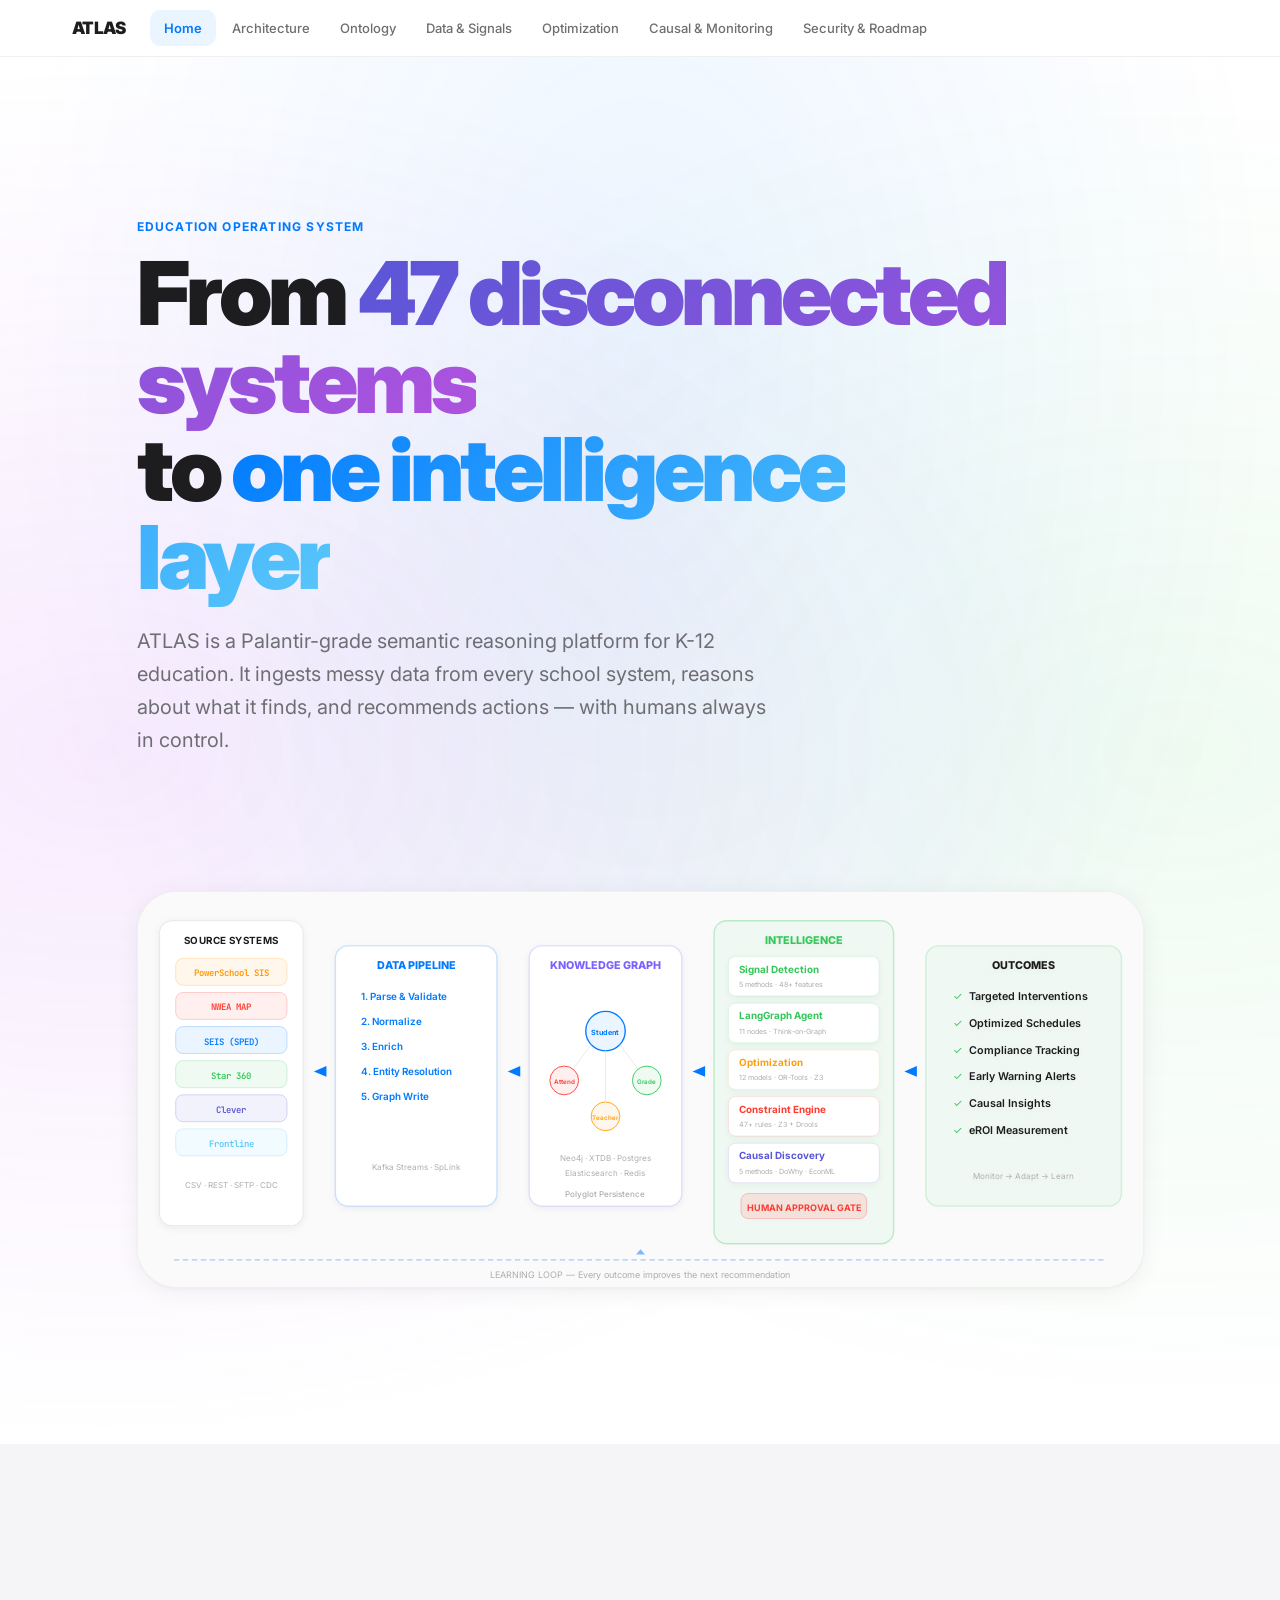
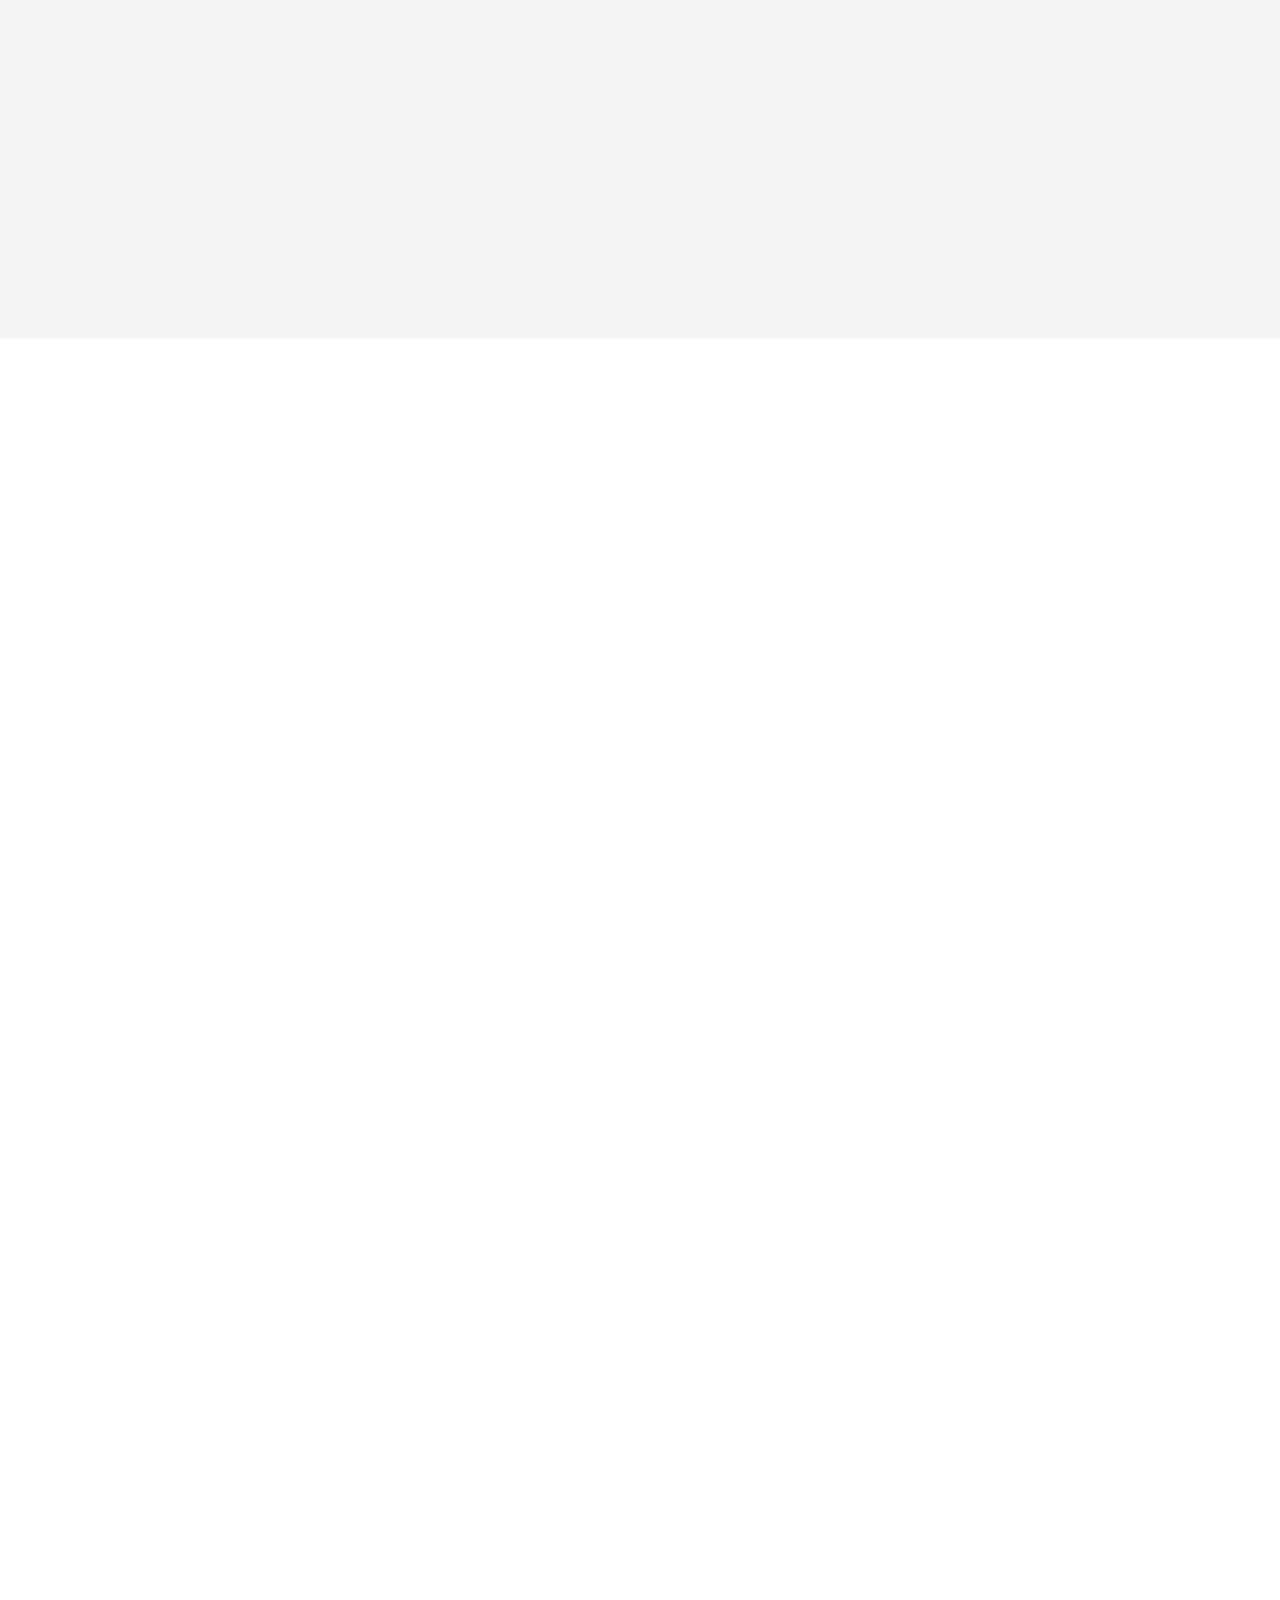
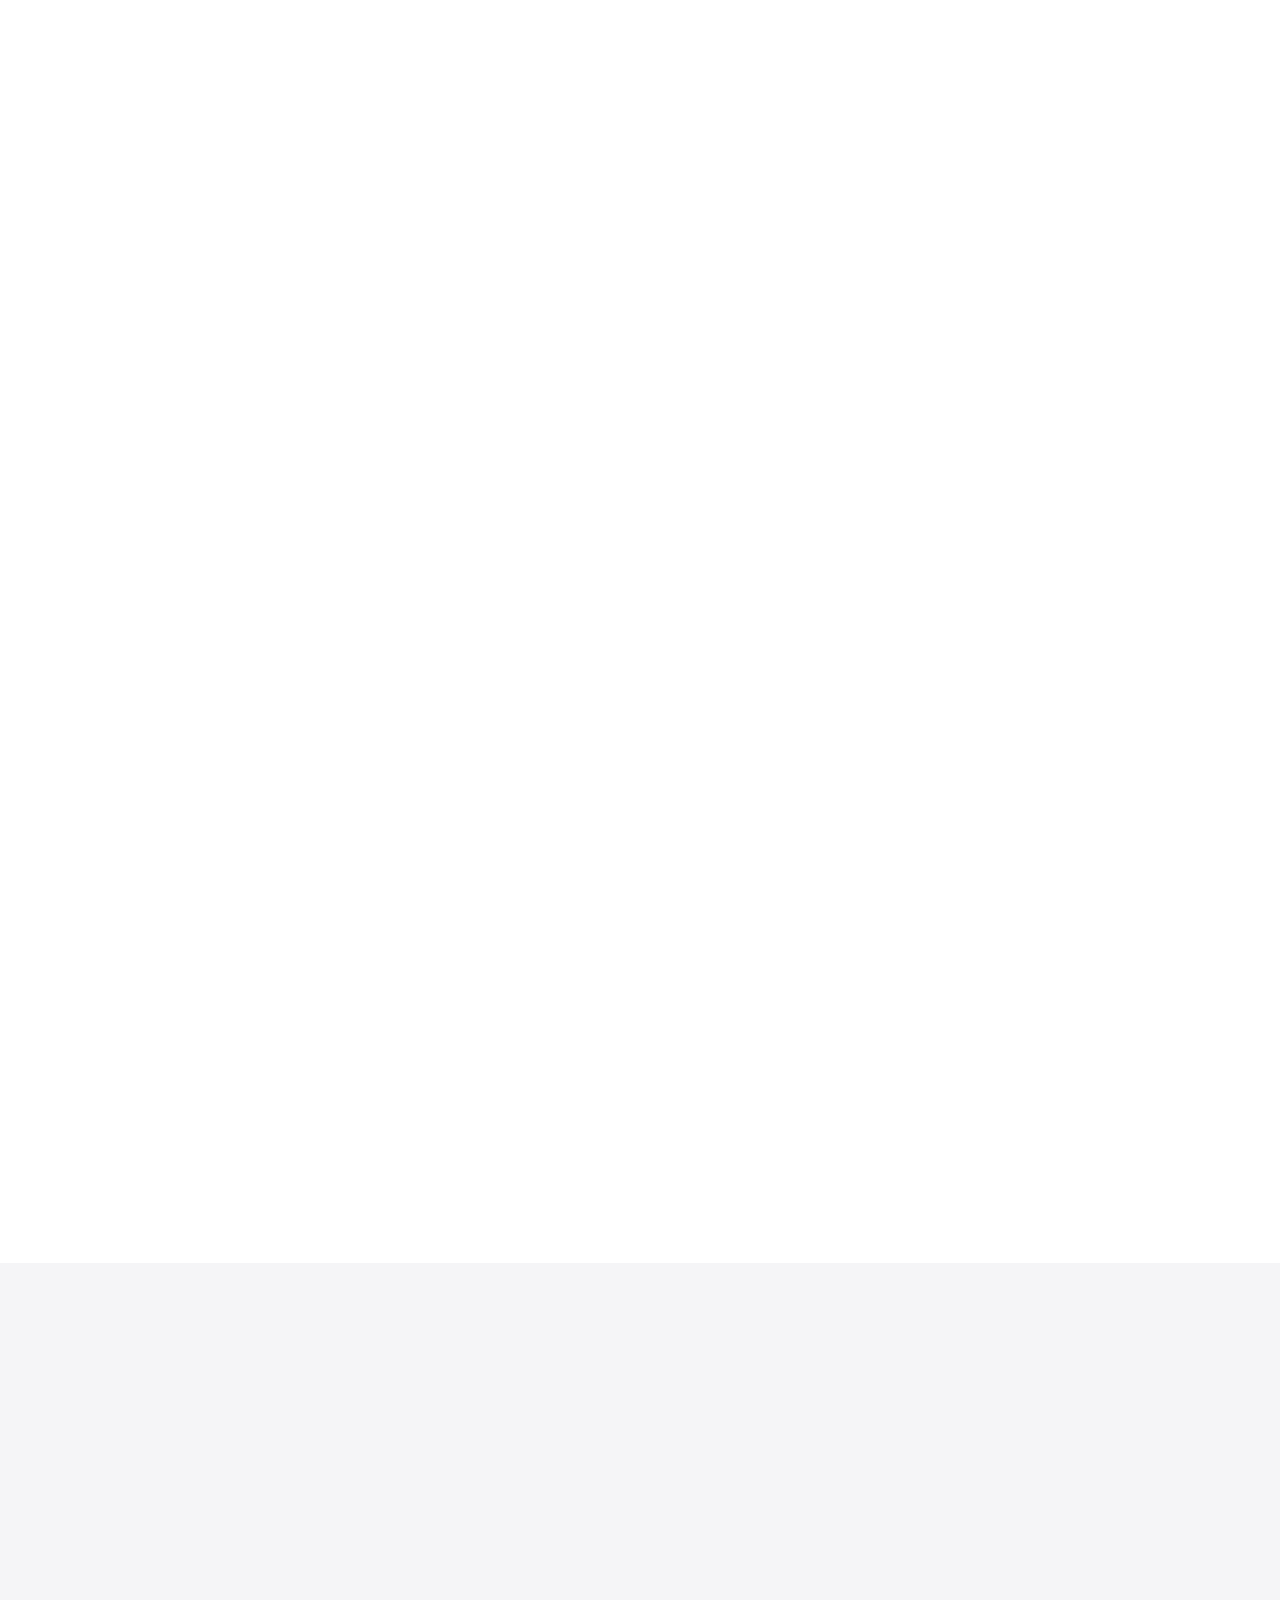
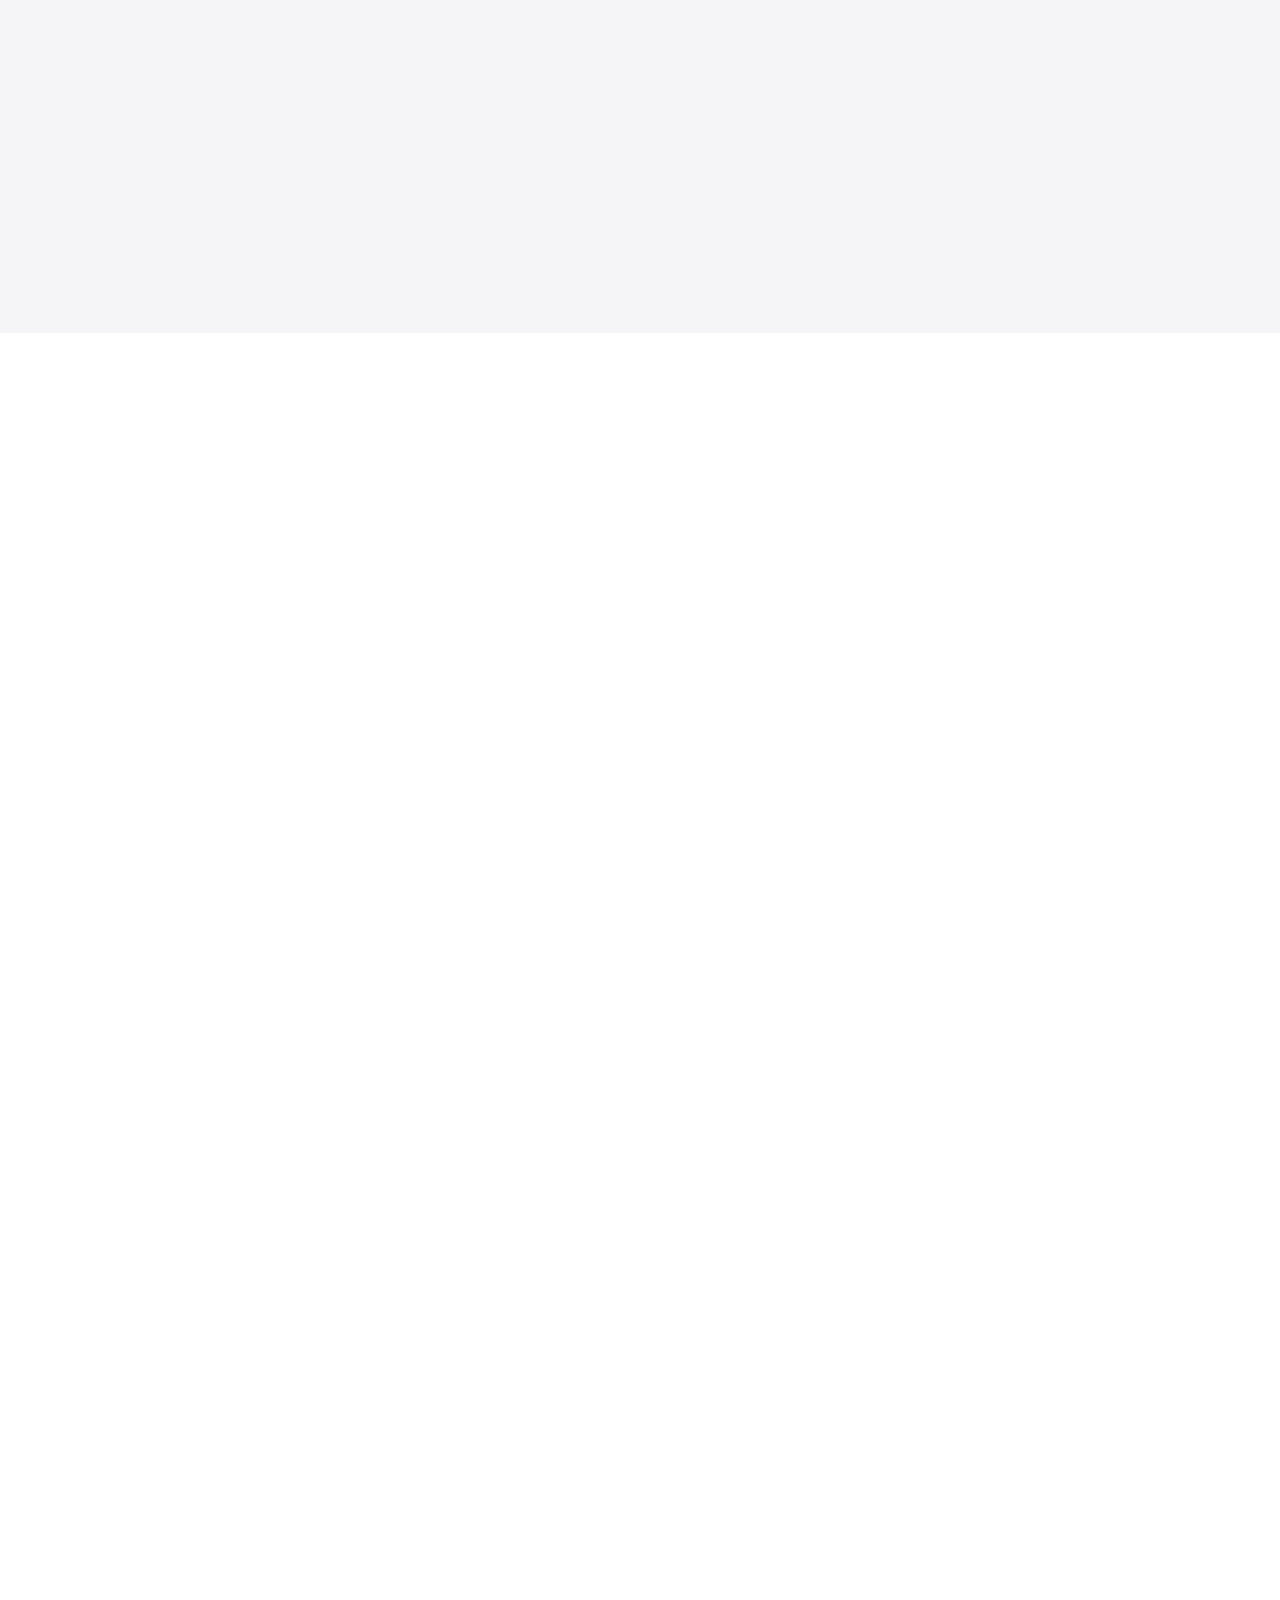
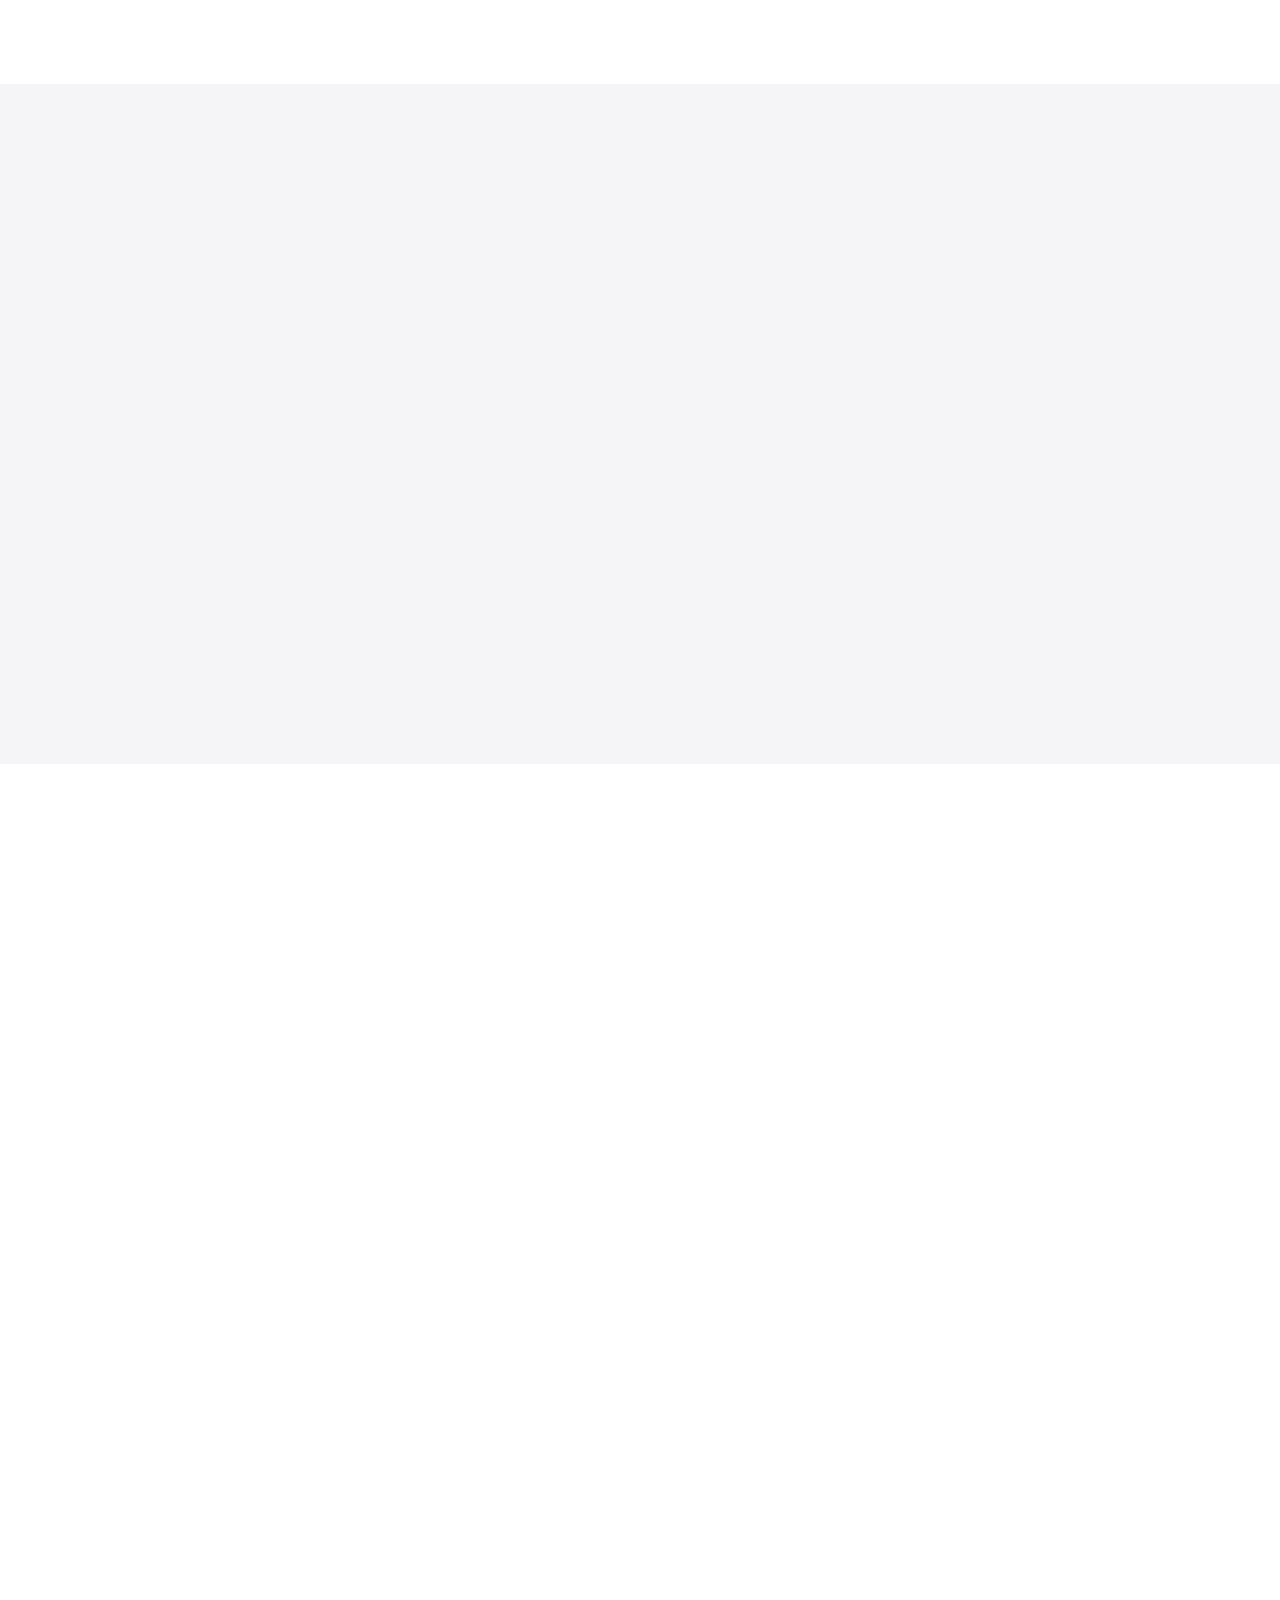
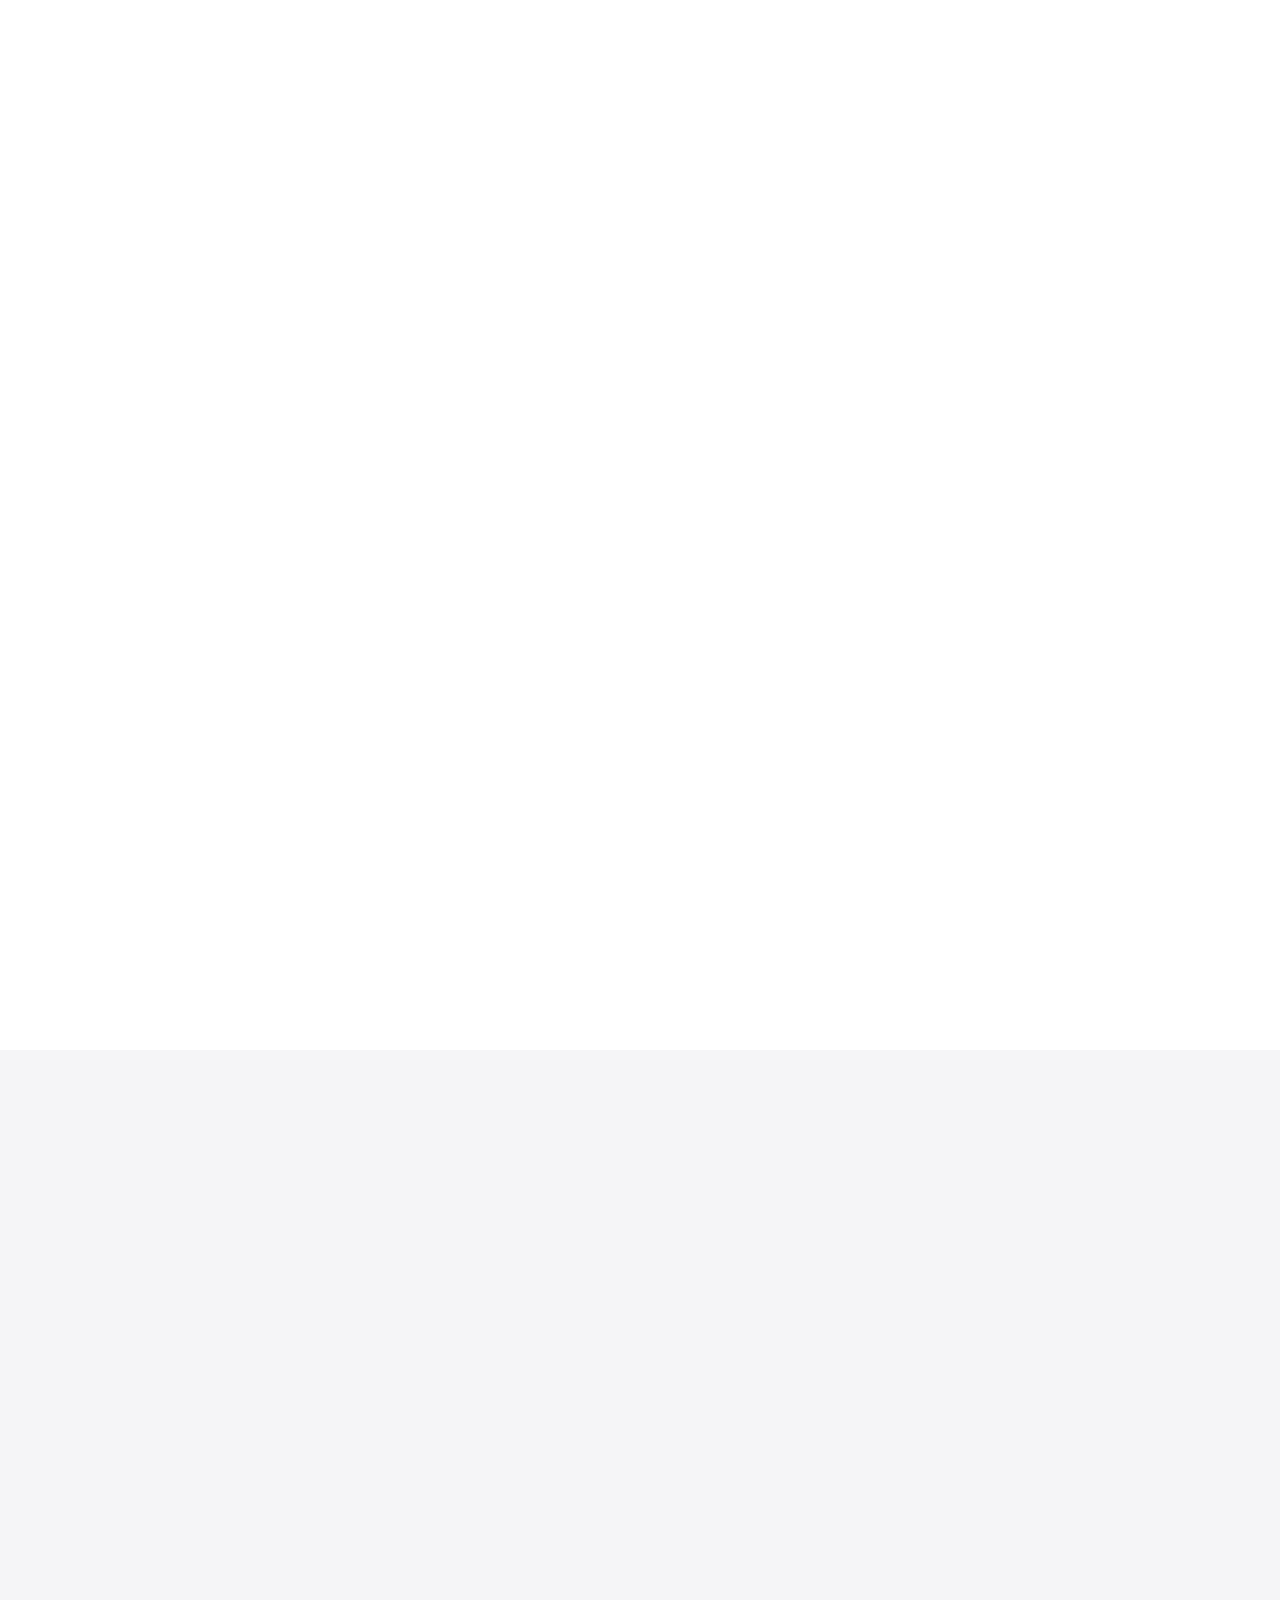
==== commit 0a2395a2: "Add signal detection, LangGraph agent, and optimization sections - Add Signal Detection & Intelligen" ====
--- a/index.html
+++ b/index.html
@@ -850,6 +850,198 @@
 </div>
 </section>
 
+<!-- ═══════════════════════════ SIGNAL DETECTION & INTELLIGENCE ═══════════════════════════ -->
+<section class="section-alt" id="signal-detection" style="padding:80px 0">
+<div class="con">
+  <p class="sec-label reveal" style="color:var(--indigo)">SIGNAL DETECTION &amp; INTELLIGENCE</p>
+  <h2 class="sec-title reveal">From data to <span class="grad-purple">actionable signals</span></h2>
+  <p class="sec-sub reveal" style="max-width:720px">ATLAS doesn&rsquo;t just store data &mdash; it reasons about it. 48+ learner features feed five detection methods, which trigger an 11-node LangGraph reasoning agent that proposes actions for human review.</p>
+
+  <!-- 48+ Learner Features Accordion -->
+  <details class="deep reveal" style="margin-top:40px">
+    <summary>48+ learner features &mdash; complete feature engineering</summary>
+    <div class="deep-body">
+      <h4>Academic Features (13)</h4>
+      <p style="font-family:'JetBrains Mono',monospace;font-size:13px;color:var(--tx2);line-height:1.8">current_gpa, gpa_trend_slope, courses_failing_count, courses_below_c_count, grade_vs_assessment_discrepancy (inflated/deflated grades), assessment_composite_percentile, assessment_growth_rate (pts/month), assessment_growth_vs_peers, standards_mastered_pct, standards_below_grade_count, missing_assignment_rate_14d, missing_assignment_rate_30d, missing_assignment_acceleration</p>
+
+      <h4 style="margin-top:24px">Attendance Features (10)</h4>
+      <p style="font-family:'JetBrains Mono',monospace;font-size:13px;color:var(--tx2);line-height:1.8">attendance_rate_ytd, attendance_rate_30d, attendance_rate_14d, attendance_trend_slope, unexcused_absence_count_30d, tardy_count_30d, consecutive_absences_current, chronic_absence_risk_score (ML-predicted), day_of_week_pattern, absence_after_event_correlation</p>
+
+      <h4 style="margin-top:24px">Behavioral Features (9)</h4>
+      <p style="font-family:'JetBrains Mono',monospace;font-size:13px;color:var(--tx2);line-height:1.8">behavior_incident_count_30d, behavior_incident_count_90d, behavior_incident_trend, behavior_severity_escalation, behavior_new_type_flag, suspension_count_ytd, suspension_days_ytd, positive_behavior_points_30d, positive_behavior_trend</p>
+
+      <h4 style="margin-top:24px">Engagement, Intervention, Compliance, Circumstantial</h4>
+      <p style="font-size:14px;color:var(--tx2);line-height:1.8">LMS login frequency/trends, assignment submission timeliness, extracurricular involvement, active intervention count, dosage compliance, intervention response rate, IEP/504 status, service minutes compliance, overdue evaluations, new enrollment flag, school transfers, homelessness, foster care, free/reduced lunch status.</p>
+
+      <div style="background:linear-gradient(135deg, rgba(123,97,255,.06), rgba(191,90,242,.08));border-left:4px solid #7B61FF;border-radius:0 16px 16px 0;padding:24px 28px;margin-top:24px">
+        <p style="margin:0"><strong style="color:#7B61FF"><em>Composite Risk Score:</em></strong> Weighted combination via gradient-boosted model (LightGBM). SHAP values explain which features contribute most to each student&rsquo;s risk score &mdash; making the model interpretable for educators.</p>
+      </div>
+    </div>
+  </details>
+
+  <!-- LangGraph Agent Accordion -->
+  <details class="deep reveal">
+    <summary>LangGraph agent &mdash; 11-node state machine</summary>
+    <div class="deep-body">
+      <p>When a signal creates a case, the LangGraph agent orchestrates a multi-step reasoning process:</p>
+      <h4>Agent Phases</h4>
+      <table class="tbl">
+        <thead>
+          <tr><th>Phase</th><th>Node</th><th>What Happens</th></tr>
+        </thead>
+        <tbody>
+          <tr><td>Context</td><td>gather_context</td><td>Extract learner subgraph via Graph-RAG. Serialize relevant nodes, edges, properties as context for reasoning.</td></tr>
+          <tr><td>Analysis</td><td>analyze_signals</td><td>LLM analyzes converging signals. Think-on-Graph beam search to explore related patterns.</td></tr>
+          <tr><td>Root Cause</td><td>root_cause</td><td>Identify probable causes by traversing causal edges in the graph. Generate hypotheses.</td></tr>
+          <tr><td>Search</td><td>search_interventions</td><td>Query intervention catalog, match student profile to evidence-based programs.</td></tr>
+          <tr><td>Optimize</td><td>optimize_match</td><td>Run optimization models (OR-Tools) to find best assignment respecting constraints.</td></tr>
+          <tr><td>Validate</td><td>validate_constraints</td><td>Z3 checks: does the proposal violate any hard constraints? If yes, backtrack.</td></tr>
+          <tr><td>Explain</td><td>generate_explanation</td><td>Generate 3-level explanations: technical (for data team), professional (for educators), plain language (for parents).</td></tr>
+          <tr><td>Review</td><td><strong>HUMAN INTERRUPT</strong></td><td>Proposal presented to human reviewer. Agent pauses until approval/rejection/modification.</td></tr>
+          <tr><td>Execute</td><td>create_action_plan</td><td>Create ActionPlan, Tasks, Assignments. Publish to action bus.</td></tr>
+          <tr><td>Monitor</td><td>setup_monitoring</td><td>Set Bayesian projection + CUSUM monitoring on target metrics.</td></tr>
+          <tr><td>Record</td><td>record_provenance</td><td>Write complete reasoning chain as a reified subgraph in Neo4j.</td></tr>
+        </tbody>
+      </table>
+      <div style="background:linear-gradient(135deg, rgba(0,122,255,.04), rgba(0,122,255,.08));border-left:4px solid #007AFF;border-radius:0 16px 16px 0;padding:24px 28px;margin-top:24px">
+        <p style="margin:0"><strong style="color:#007AFF"><em>Graph-Constrained Reasoning (ICML 2025):</em></strong> The LLM&rsquo;s reasoning is constrained by the knowledge graph structure &mdash; it can only reference entities and relationships that actually exist. This prevents hallucination and ensures every claim is grounded in data.</p>
+      </div>
+    </div>
+  </details>
+
+  <!-- Think-on-Graph & Graph-RAG Accordion -->
+  <details class="deep reveal">
+    <summary>Think-on-Graph &amp; Graph-RAG</summary>
+    <div class="deep-body">
+      <p><strong>Think-on-Graph (ICLR 2024):</strong> Instead of treating the KG as a static context dump, the LLM iteratively explores the graph through beam search. At each step, it selects the most promising edges to traverse based on its reasoning needs.</p>
+      <p><strong>Graph-RAG:</strong> Extract a relevant subgraph around the case entities (typically 2-3 hops), serialize it, and provide it as grounded context to the LLM. The LLM can then reference specific nodes and edges in its reasoning.</p>
+      <p><strong>Tool Registry (14 tools):</strong> The agent has governed tools for ontology queries, constraint checking, optimization invocation, evidence base search, explanation generation, and more. Each tool call is logged with full provenance.</p>
+    </div>
+  </details>
+</div>
+</section>
+
+<!-- ═══════════════════════════ OPTIMIZATION ═══════════════════════════ -->
+<section class="section" id="optimization-preview" style="padding:80px 0">
+<div class="con">
+  <p class="sec-label reveal" style="color:var(--amber)">OPTIMIZATION &amp; OPERATIONS RESEARCH</p>
+  <h2 class="sec-title reveal">The <span class="grad-amber">Moneyball engine</span> for education</h2>
+  <p class="sec-sub reveal" style="max-width:720px">Boston Public Schools saved $5M/year by co-optimizing bus routes and bell times. That was one problem on one domain. ATLAS runs twelve optimization models continuously against the entire knowledge graph.</p>
+
+  <!-- Before / After -->
+  <div style="display:grid;grid-template-columns:1fr 1fr;gap:24px;margin-top:48px" class="reveal">
+    <div class="card" style="padding:32px;background:linear-gradient(135deg, rgba(255,59,48,.04), rgba(255,59,48,.08));border-color:rgba(255,59,48,.15)">
+      <p style="font-weight:800;font-size:12px;letter-spacing:1.5px;color:#FF3B30;margin-bottom:16px">BEFORE ATLAS</p>
+      <p style="color:var(--tx2);line-height:2;font-size:15px">
+        &rarr; 3 weeks to build a master schedule<br>
+        &rarr; Bus routes planned by hand on paper<br>
+        &rarr; Intervention matching by gut feel<br>
+        &rarr; No visibility into program ROI
+      </p>
+    </div>
+    <div class="card" style="padding:32px;background:linear-gradient(135deg, rgba(52,199,89,.04), rgba(52,199,89,.08));border-color:rgba(52,199,89,.15)">
+      <p style="font-weight:800;font-size:12px;letter-spacing:1.5px;color:#34C759;margin-bottom:16px">AFTER ATLAS</p>
+      <p style="color:var(--tx2);line-height:2;font-size:15px">
+        &rarr; 3 hours &mdash; optimized, constraint-checked<br>
+        &rarr; 50-bus reduction, $5M saved (Boston)<br>
+        &rarr; Evidence-based matching + optimization<br>
+        &rarr; eROI calculated for every program
+      </p>
+    </div>
+  </div>
+
+  <!-- 12 Optimization Model Cards -->
+  <div class="g3 reveal" style="margin-top:32px">
+    <div class="card" style="padding:28px">
+      <div class="card-icon" style="background:rgba(0,122,255,.08);font-size:22px">&#128197;</div>
+      <h3 style="font-size:18px;margin:12px 0 8px">Master Scheduling</h3>
+      <p style="font-size:14px;color:var(--tx2);line-height:1.6">Assign (section, teacher, room, time slot) tuples maximizing student access. CP-SAT with hot-start from prior year. Target: 500 sections in &lt;30 min.</p>
+    </div>
+    <div class="card" style="padding:28px">
+      <div class="card-icon" style="background:rgba(255,159,10,.08);font-size:22px">&#128652;</div>
+      <h3 style="font-size:18px;margin:12px 0 8px">Bus Routing (BiRD)</h3>
+      <p style="font-size:14px;color:var(--tx2);line-height:1.6">5-stage co-optimization: stop assignment &rarr; single-school routing &rarr; scenario selection &rarr; bus scheduling &rarr; bell time selection. Gurobi MIP.</p>
+    </div>
+    <div class="card" style="padding:28px">
+      <div class="card-icon" style="background:rgba(88,86,214,.08);font-size:22px">&#128694;</div>
+      <h3 style="font-size:18px;margin:12px 0 8px">Itinerant Staff Routing</h3>
+      <p style="font-size:14px;color:var(--tx2);line-height:1.6">VRPTW: route speech therapists and OTs across schools minimizing travel, maximizing direct service time. OR-Tools RoutingModel.</p>
+    </div>
+    <div class="card" style="padding:28px">
+      <div class="card-icon" style="background:rgba(255,59,48,.08);font-size:22px">&#127919;</div>
+      <h3 style="font-size:18px;margin:12px 0 8px">Student-Intervention Match</h3>
+      <p style="font-size:14px;color:var(--tx2);line-height:1.6">Weighted bipartite matching: predicted effectiveness &times; evidence base &times; diagnostic alignment. Thompson Sampling for exploration.</p>
+    </div>
+    <div class="card" style="padding:28px">
+      <div class="card-icon" style="background:rgba(255,59,48,.08);font-size:22px">&#127981;</div>
+      <h3 style="font-size:18px;margin:12px 0 8px">Caseload Balancing</h3>
+      <p style="font-size:14px;color:var(--tx2);line-height:1.6">Distribute students across counselors, case managers, and support staff. Balance workload, match expertise, respect relationships.</p>
+    </div>
+    <div class="card" style="padding:28px">
+      <div class="card-icon" style="background:rgba(52,199,89,.08);font-size:22px">&#128176;</div>
+      <h3 style="font-size:18px;margin:12px 0 8px">Budget Allocation</h3>
+      <p style="font-size:14px;color:var(--tx2);line-height:1.6">Z3 SMT multi-objective: maximize impact across programs while satisfying funding source constraints. Pareto frontier exploration.</p>
+    </div>
+    <div class="card" style="padding:28px">
+      <div class="card-icon" style="background:rgba(0,122,255,.08);font-size:22px">&#128100;</div>
+      <h3 style="font-size:18px;margin:12px 0 8px">Substitute Forecasting</h3>
+      <p style="font-size:14px;color:var(--tx2);line-height:1.6">Predict daily substitute needs from historical patterns, weather, flu season, day-of-week effects. Proactive hiring.</p>
+    </div>
+    <div class="card" style="padding:28px">
+      <div class="card-icon" style="background:rgba(255,159,10,.08);font-size:22px">&#129309;</div>
+      <h3 style="font-size:18px;margin:12px 0 8px">Paraprofessional Assignment</h3>
+      <p style="font-size:14px;color:var(--tx2);line-height:1.6">Match paraprofessionals to students by certification, language, schedule, and student-specific needs.</p>
+    </div>
+    <div class="card" style="padding:28px">
+      <div class="card-icon" style="background:rgba(142,142,147,.08);font-size:22px">&#127970;</div>
+      <h3 style="font-size:18px;margin:12px 0 8px">Space Allocation</h3>
+      <p style="font-size:14px;color:var(--tx2);line-height:1.6">Optimize room assignments: capacity utilization, accessibility, equipment needs, proximity to related services.</p>
+    </div>
+    <div class="card" style="padding:28px">
+      <div class="card-icon" style="background:rgba(0,122,255,.08);font-size:22px">&#128218;</div>
+      <h3 style="font-size:18px;margin:12px 0 8px">PD Scheduling</h3>
+      <p style="font-size:14px;color:var(--tx2);line-height:1.6">Professional development scheduling that minimizes classroom coverage disruption while meeting training mandates.</p>
+    </div>
+    <div class="card" style="padding:28px">
+      <div class="card-icon" style="background:rgba(142,142,147,.08);font-size:22px">&#128203;</div>
+      <h3 style="font-size:18px;margin:12px 0 8px">Assessment Windows</h3>
+      <p style="font-size:14px;color:var(--tx2);line-height:1.6">Schedule assessment periods minimizing instructional disruption while meeting state and district testing mandates.</p>
+    </div>
+    <div class="card" style="padding:28px">
+      <div class="card-icon" style="background:rgba(255,59,48,.08);font-size:22px">&#128200;</div>
+      <h3 style="font-size:18px;margin:12px 0 8px">Program eROI</h3>
+      <p style="font-size:14px;color:var(--tx2);line-height:1.6">Educational Return on Investment: true cost (Ingredients Method) &divide; causal impact (PSM). Expand, optimize, or terminate.</p>
+    </div>
+  </div>
+
+  <!-- Master Scheduling Formulation Accordion -->
+  <details class="deep reveal" style="margin-top:32px">
+    <summary>Master scheduling &mdash; mathematical formulation</summary>
+    <div class="deep-body">
+      <h4>Decision Variables</h4>
+      <div style="background:#F5F5F7;border-radius:16px;padding:20px 24px;margin:12px 0;font-family:'JetBrains Mono',monospace;font-size:14px">
+        x[c,t,r] &isin; {0,1} : course section c scheduled at time slot t in room r
+      </div>
+
+      <h4>Objective</h4>
+      <div style="background:#F5F5F7;border-radius:16px;padding:20px 24px;margin:12px 0;font-family:'JetBrains Mono',monospace;font-size:14px">
+        min &Sigma;_h w_h &middot; violation_h + &Sigma;_s w_s &middot; violation_s
+      </div>
+
+      <h4>Hard Constraints</h4>
+      <p>Teacher conflicts (one location per slot), room conflicts (one section per room per slot), room capacity (enrollment &le; capacity), student conflicts (no simultaneous sections), IEP service minutes (pull-out blocks must exist), teacher certification (valid cert for subject).</p>
+
+      <h4>Soft Constraints (weighted)</h4>
+      <p>Student preference satisfaction, teacher schedule compactness, equitable access to advanced courses, pedagogical sequencing (lab follows lecture), planning period distribution per contract.</p>
+
+      <div style="background:linear-gradient(135deg, rgba(255,159,10,.06), rgba(255,159,10,.12));border-left:4px solid #FF9F0A;border-radius:0 16px 16px 0;padding:24px 28px;margin-top:24px">
+        <p style="margin:0"><strong style="color:#FF9F0A"><em>Solver:</em></strong> Google OR-Tools CP-SAT with hot-start from prior year schedule. Decomposed into teacher assignment + room assignment + student scheduling sub-problems. Large Neighborhood Search for refinement.</p>
+      </div>
+    </div>
+  </details>
+</div>
+</section>
+
 <!-- ═══════════════════════════ EXPLORE CHAPTERS ═══════════════════════════ -->
 <section class="section-alt" id="explore">
 <div class="con">
